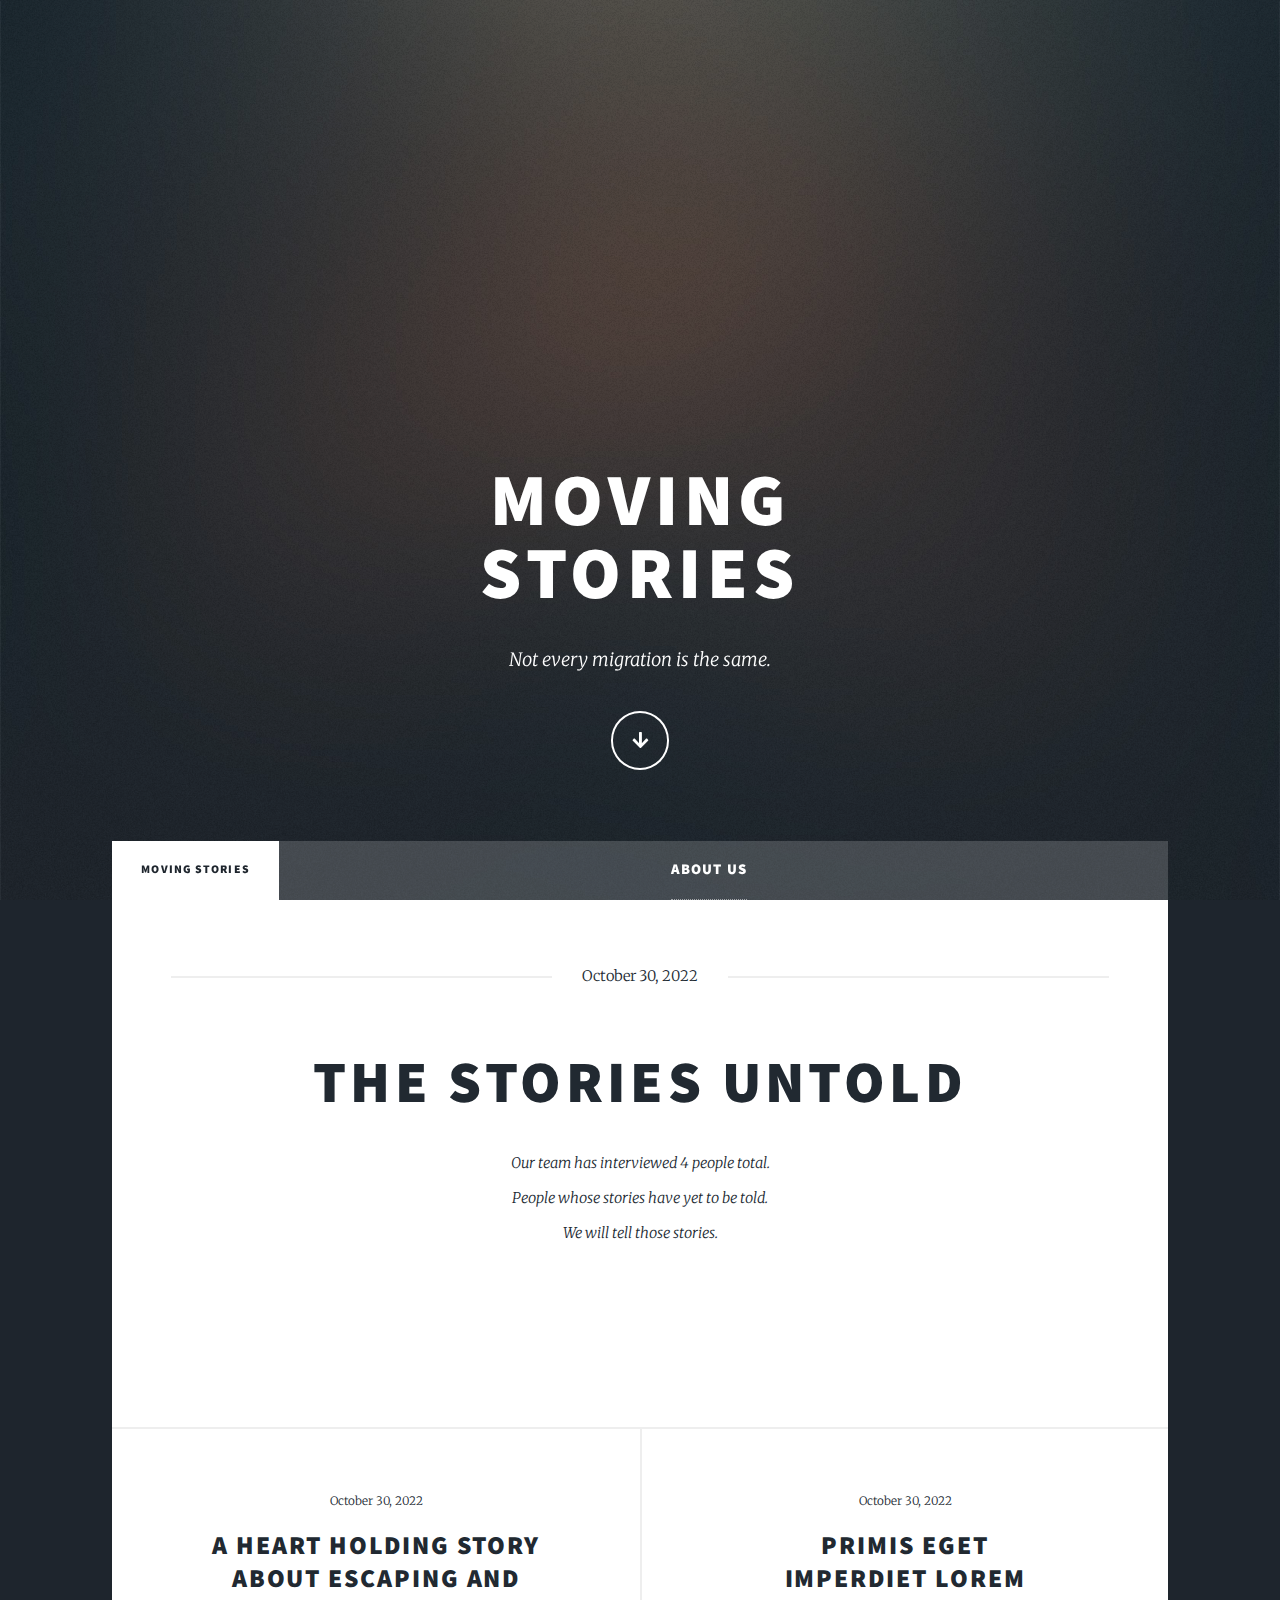
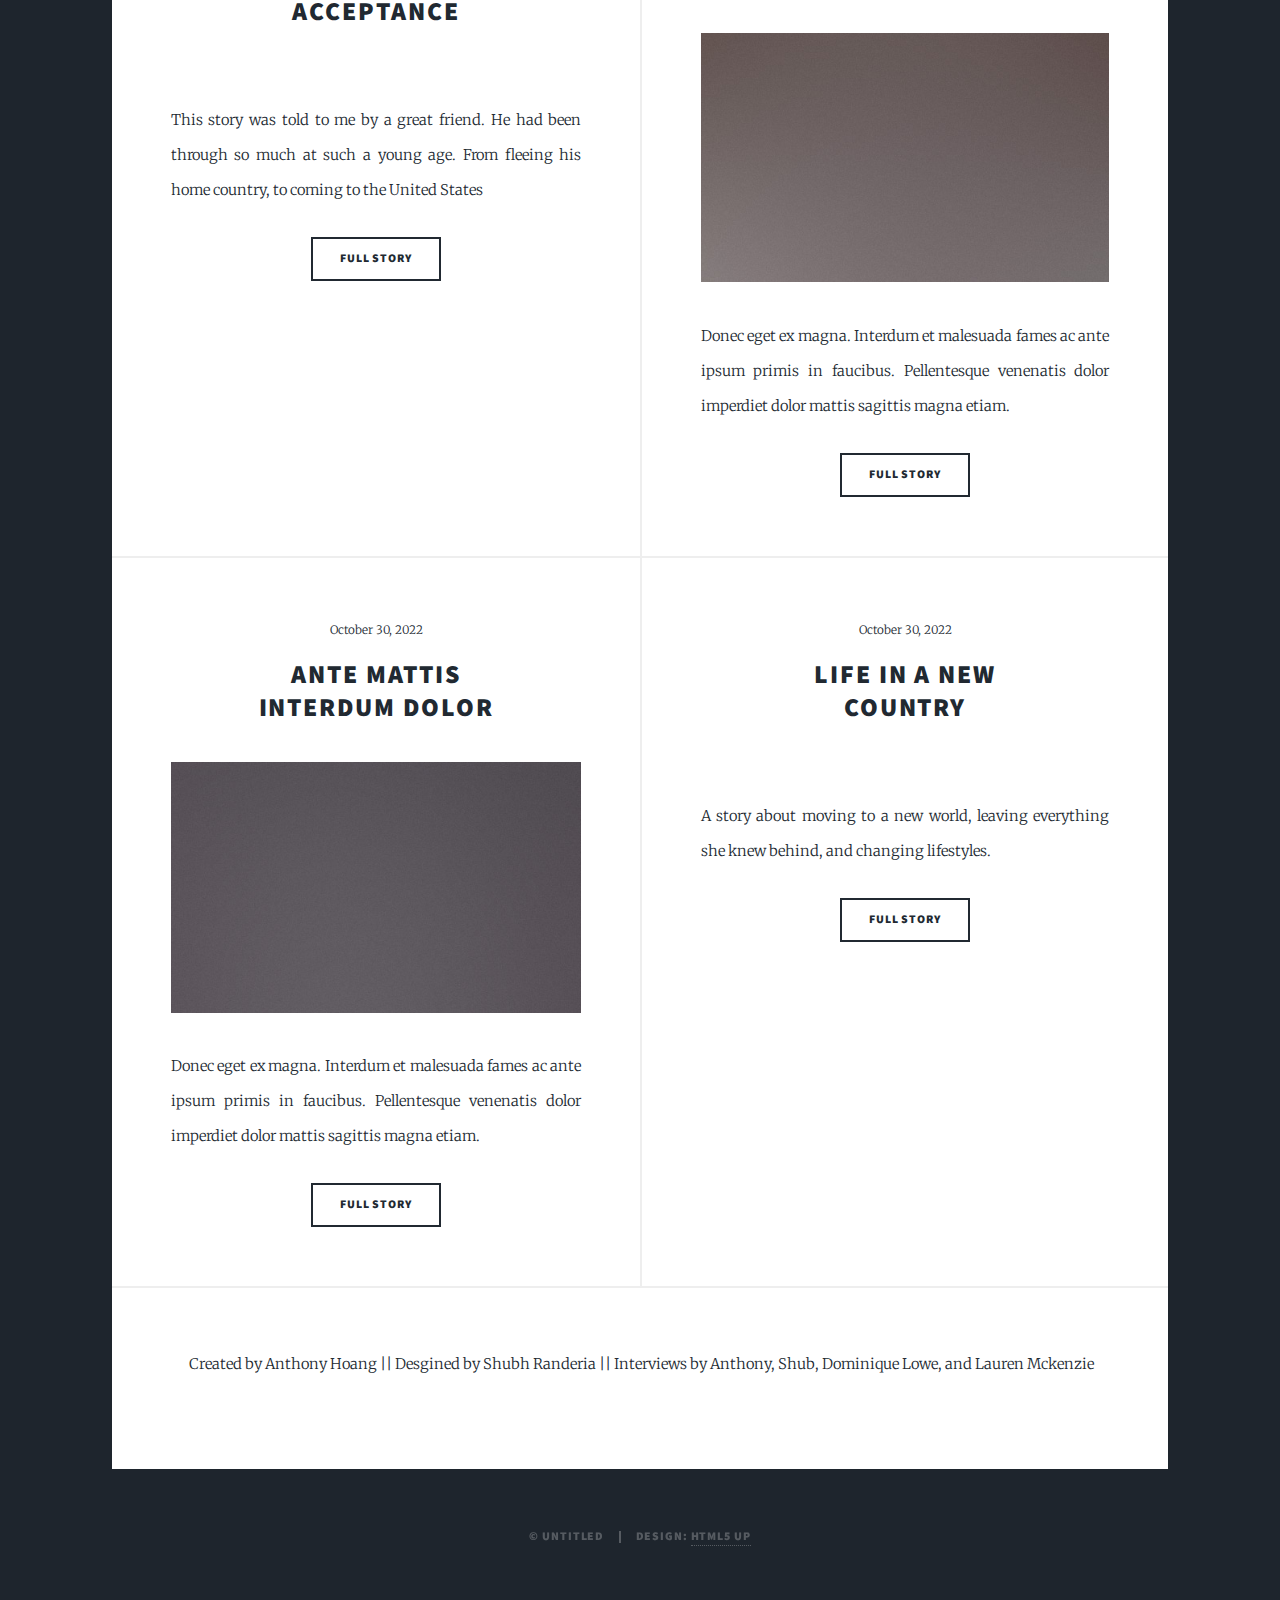
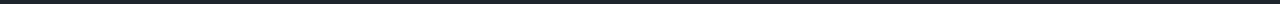
==== index.html @ 23f98dc7 "Add files via upload" ====
<!DOCTYPE HTML>
<!--
	Massively by HTML5 UP
	html5up.net | @ajlkn
	Free for personal and commercial use under the CCA 3.0 license (html5up.net/license)
-->
<html>
	<head>
		<title>Moving Stories: Home</title>
		<meta charset="utf-8" />
		<meta name="viewport" content="width=device-width, initial-scale=1, user-scalable=no" />
		<link rel="stylesheet" href="assets/css/main.css" />
		<noscript><link rel="stylesheet" href="assets/css/noscript.css" /></noscript>
	</head>
	<body class="is-preload">

		<!-- Wrapper -->
			<div id="wrapper" class="fade-in">

				<!-- Intro -->
					<div id="intro">
						<h1>Moving<br/>
						Stories</h1>
						<p>Not every migration is the same. </p>
						<ul class="actions">
							<li><a href="#header" class="button icon solid solo fa-arrow-down scrolly">Continue</a></li>
						</ul>
					</div>

				<!-- Header -->
					<header id="header">
						<a href="index.html" class="logo">Moving Stories</a>
					</header>

				<!-- Nav -->
					<nav id="nav">
						<ul class="links">
							<li class="active"><a href="index.html">Moving Stories</a></li>
						</ul>
						<ul class = "links"><a href = "about.html">About Us</a></ul>
					</nav>

				<!-- Main -->
					<div id="main">

						<!-- Featured Post -->
							<article class="post featured">
								<header class="major">
									<span class="date">October 30, 2022</span>
									<h2><a href="#">The Stories Untold</a></h2>
									<p>Our team has interviewed 4 people total.<br />
									People whose stories have yet to be told.<br />
									We will tell those stories.</p>
								</header>
								<a href="#" class="image main"><img src="https://www.bmj.com/sites/default/files/attachments/resources/2019/09/migrant_health2.jpg" alt="" /></a>
							</article>

						<!-- Posts -->
							<section class="posts">

								<!-- Anthony Interview-->
								<article>
									<header>
										<span class="date">October 30, 2022</span>
										<h2><a href="escape.html">a heart holding story<br />
										about escaping and acceptance</a></h2>
									</header>
									<a href="#" class="image fit"><img src="https://www.google.com/maps/vt/data=[base64]" alt="" /></a>
									<p>This story was told to me by a great friend. He had been through so much at such a young age. From fleeing his home country, to coming to the United States</p>
									<ul class="actions special">
										<li><a href="escape.html" class="button">Full Story</a></li>
									</ul>
								</article>

								<!-- Shub Interview-->
								<article>
									<header>
										<span class="date">October 30, 2022</span>
										<h2><a href="#">Primis eget<br />
										imperdiet lorem</a></h2>
									</header>
									<a href="#" class="image fit"><img src="images/pic03.jpg" alt="" /></a>
									<p>Donec eget ex magna. Interdum et malesuada fames ac ante ipsum primis in faucibus. Pellentesque venenatis dolor imperdiet dolor mattis sagittis magna etiam.</p>
									<ul class="actions special">
										<li><a href="#" class="button">Full Story</a></li>
									</ul>
								</article>

								<!-- Domi Interview-->
								<article>
									<header>
										<span class="date">October 30, 2022</span>
										<h2><a href="#">Ante mattis<br />
										interdum dolor</a></h2>
									</header>
									<a href="#" class="image fit"><img src="images/pic04.jpg" alt="" /></a>
									<p>Donec eget ex magna. Interdum et malesuada fames ac ante ipsum primis in faucibus. Pellentesque venenatis dolor imperdiet dolor mattis sagittis magna etiam.</p>
									<ul class="actions special">
										<li><a href="#" class="button">Full Story</a></li>
									</ul>
								</article>

								<!-- Lauren Interview-->
								<article>
									<header>
										<span class="date">October 30, 2022</span>
										<h2><a href="laruenint.html">Life in a new<br />
										Country</a></h2>
									</header>
									<a href="#" class="image fit"><img src="https://www.whereig.com/united-arab-emirates/where-is-dubai-location-map.gif" alt="" /></a>
									<p>A story about moving to a new world, leaving everything she knew behind, and changing lifestyles.</p>
									<ul class="actions special">
										<li><a href="laruenint.html" class="button">Full Story</a></li>
									</ul>
								</article>
							</section>

							<!-- Footer -->
							<footer>
								<div class="pagination">
									<p>Created by Anthony Hoang || Desgined by Shubh Randeria || Interviews by Anthony, Shub, 
										Dominique Lowe, and Lauren Mckenzie</p>
								</div>
							</footer>

						</div>

				

				<!-- Copyright -->
					<div id="copyright">
						<ul><li>&copy; Untitled</li><li>Design: <a href="https://html5up.net">HTML5 UP</a></li></ul>
					</div>

			</div>

		<!-- Scripts -->
			<script src="assets/js/jquery.min.js"></script>
			<script src="assets/js/jquery.scrollex.min.js"></script>
			<script src="assets/js/jquery.scrolly.min.js"></script>
			<script src="assets/js/browser.min.js"></script>
			<script src="assets/js/breakpoints.min.js"></script>
			<script src="assets/js/util.js"></script>
			<script src="assets/js/main.js"></script>

	</body>
</html>
---- assets/css/main.css ----
@import url(fontawesome-all.min.css);
@import url("https://fonts.googleapis.com/css?family=Merriweather:300,700,300italic,700italic|Source+Sans+Pro:900");

/*
	Massively by HTML5 UP
	html5up.net | @ajlkn
	Free for personal and commercial use under the CCA 3.0 license (html5up.net/license)
*/

html, body, div, span, applet, object,
iframe, h1, h2, h3, h4, h5, h6, p, blockquote,
pre, a, abbr, acronym, address, big, cite,
code, del, dfn, em, img, ins, kbd, q, s, samp,
small, strike, strong, sub, sup, tt, var, b,
u, i, center, dl, dt, dd, ol, ul, li, fieldset,
form, label, legend, table, caption, tbody,
tfoot, thead, tr, th, td, article, aside,
canvas, details, embed, figure, figcaption,
footer, header, hgroup, menu, nav, output, ruby,
section, summary, time, mark, audio, video {
	margin: 0;
	padding: 0;
	border: 0;
	font-size: 100%;
	font: inherit;
	vertical-align: baseline;}

article, aside, details, figcaption, figure,
footer, header, hgroup, menu, nav, section {
	display: block;}

body {
	line-height: 1;
}

ol, ul {
	list-style: none;
}

blockquote, q {
	quotes: none;
}

	blockquote:before, blockquote:after, q:before, q:after {
		content: '';
		content: none;
	}

table {
	border-collapse: collapse;
	border-spacing: 0;
}

body {
	-webkit-text-size-adjust: none;
}

mark {
	background-color: transparent;
	color: inherit;
}

input::-moz-focus-inner {
	border: 0;
	padding: 0;
}

input, select, textarea {
	-moz-appearance: none;
	-webkit-appearance: none;
	-ms-appearance: none;
	appearance: none;
}

/* Basic */

	@-ms-viewport {
		width: device-width;
	}

	body {
		-ms-overflow-style: scrollbar;
	}

	@media screen and (max-width: 480px) {

		html, body {
			min-width: 320px;
		}

	}

	html {
		box-sizing: border-box;
	}

	*, *:before, *:after {
		box-sizing: inherit;
	}

	body {
		background-color: #1e252d;
	}

		body.is-preload *, body.is-preload *:before, body.is-preload *:after {
			-moz-animation: none !important;
			-webkit-animation: none !important;
			-ms-animation: none !important;
			animation: none !important;
			-moz-transition: none !important;
			-webkit-transition: none !important;
			-ms-transition: none !important;
			transition: none !important;
		}

/* Type */

	html {
		font-size: 16pt;
	}

		@media screen and (max-width: 1680px) {

			html {
				font-size: 12pt;
			}

		}

		@media screen and (max-width: 1280px) {

			html {
				font-size: 11pt;
			}

		}

		@media screen and (max-width: 360px) {

			html {
				font-size: 10pt;
			}

		}

	body {
		color: #212931;
	}

	body, input, select, textarea {
		font-family: "Merriweather", Georgia, serif;
		font-weight: 300;
		font-size: 1rem;
		line-height: 2.375;
	}

	a {
		-moz-transition: color 0.2s ease-in-out, background-color 0.2s ease-in-out, border-color 0.2s ease-in-out, box-shadow 0.2s ease-in-out;
		-webkit-transition: color 0.2s ease-in-out, background-color 0.2s ease-in-out, border-color 0.2s ease-in-out, box-shadow 0.2s ease-in-out;
		-ms-transition: color 0.2s ease-in-out, background-color 0.2s ease-in-out, border-color 0.2s ease-in-out, box-shadow 0.2s ease-in-out;
		transition: color 0.2s ease-in-out, background-color 0.2s ease-in-out, border-color 0.2s ease-in-out, box-shadow 0.2s ease-in-out;
		border-bottom: dotted 1px;
		text-decoration: none;
	}

		a:hover {
			border-bottom-color: transparent;
		}

	strong, b {
		font-weight: 600;
	}

	em, i {
		font-style: italic;
	}

	p {
		text-align: justify;
		margin: 0 0 2rem 0;
	}

	h1, h2, h3, h4, h5, h6 {
		font-family: "Source Sans Pro", Helvetica, sans-serif;
		font-weight: 900;
		line-height: 1.5;
		letter-spacing: 0.075em;
		text-transform: uppercase;
		margin: 0 0 1rem 0;
	}

		h1 a, h2 a, h3 a, h4 a, h5 a, h6 a {
			border-bottom: 0;
			color: inherit;
			text-decoration: none;
		}

	h1 {
		font-size: 4rem;
		line-height: 1.1;
		margin: 0 0 2rem 0;
	}

	h2 {
		font-size: 1.75rem;
		line-height: 1.3;
		margin: 0 0 1.5rem 0;
	}

	h3 {
		font-size: 1.25rem;
		margin: 0 0 1.5rem 0;
	}

	h4 {
		font-size: 1rem;
	}

	h5 {
		font-size: 0.9rem;
	}

	h6 {
		font-size: 0.8rem;
	}

	sub {
		font-size: 0.8rem;
		position: relative;
		top: 0.5rem;
	}

	sup {
		font-size: 0.8rem;
		position: relative;
		top: -0.5rem;
	}

	blockquote {
		border-left: solid 4px;
		font-style: italic;
		margin: 0 0 2rem 0;
		padding: 0.5rem 0 0.5rem 2rem;
	}

	code {
		border: solid 2px;
		font-family: "Courier New", monospace;
		font-size: 0.9rem;
		margin: 0 0.25rem;
		padding: 0.25rem 0.65rem;
	}

	pre {
		-webkit-overflow-scrolling: touch;
		font-family: "Courier New", monospace;
		font-size: 0.9rem;
		margin: 0 0 2rem 0;
	}

		pre code {
			display: block;
			line-height: 1.75;
			padding: 1rem 1.5rem;
			overflow-x: auto;
		}

	hr {
		border: 0;
		border-bottom: solid 2px;
		margin: 3rem 0;
	}

		hr.major {
			margin: 5rem 0;
		}

	.align-left {
		text-align: left;
	}

	.align-center {
		text-align: center;
	}

	.align-right {
		text-align: right;
	}

	input, select, textarea {
		color: #212931;
	}

	a {
		color: #212931;
		border-bottom-color: rgba(33, 41, 49, 0.5);
	}

		a:hover {
			border-bottom-color: transparent;
			color: #18bfef !important;
		}

	strong, b {
		color: #212931;
	}

	h1, h2, h3, h4, h5, h6 {
		color: #212931;
	}

	blockquote {
		border-left-color: #eeeeee;
	}

	code {
		background: rgba(220, 220, 220, 0.25);
		border-color: #eeeeee;
	}

	hr {
		border-bottom-color: #eeeeee;
	}

/* Row */

	.row {
		display: flex;
		flex-wrap: wrap;
		box-sizing: border-box;
		align-items: stretch;
	}

		.row > * {
			box-sizing: border-box;
		}

		.row.gtr-uniform > * > :last-child {
			margin-bottom: 0;
		}

		.row.aln-left {
			justify-content: flex-start;
		}

		.row.aln-center {
			justify-content: center;
		}

		.row.aln-right {
			justify-content: flex-end;
		}

		.row.aln-top {
			align-items: flex-start;
		}

		.row.aln-middle {
			align-items: center;
		}

		.row.aln-bottom {
			align-items: flex-end;
		}

		.row > .imp {
			order: -1;
		}

		.row > .col-1 {
			width: 8.33333%;
		}

		.row > .off-1 {
			margin-left: 8.33333%;
		}

		.row > .col-2 {
			width: 16.66667%;
		}

		.row > .off-2 {
			margin-left: 16.66667%;
		}

		.row > .col-3 {
			width: 25%;
		}

		.row > .off-3 {
			margin-left: 25%;
		}

		.row > .col-4 {
			width: 33.33333%;
		}

		.row > .off-4 {
			margin-left: 33.33333%;
		}

		.row > .col-5 {
			width: 41.66667%;
		}

		.row > .off-5 {
			margin-left: 41.66667%;
		}

		.row > .col-6 {
			width: 50%;
		}

		.row > .off-6 {
			margin-left: 50%;
		}

		.row > .col-7 {
			width: 58.33333%;
		}

		.row > .off-7 {
			margin-left: 58.33333%;
		}

		.row > .col-8 {
			width: 66.66667%;
		}

		.row > .off-8 {
			margin-left: 66.66667%;
		}

		.row > .col-9 {
			width: 75%;
		}

		.row > .off-9 {
			margin-left: 75%;
		}

		.row > .col-10 {
			width: 83.33333%;
		}

		.row > .off-10 {
			margin-left: 83.33333%;
		}

		.row > .col-11 {
			width: 91.66667%;
		}

		.row > .off-11 {
			margin-left: 91.66667%;
		}

		.row > .col-12 {
			width: 100%;
		}

		.row > .off-12 {
			margin-left: 100%;
		}

		.row.gtr-0 {
			margin-top: 0;
			margin-left: 0rem;
		}

			.row.gtr-0 > * {
				padding: 0 0 0 0rem;
			}

			.row.gtr-0.gtr-uniform {
				margin-top: 0rem;
			}

				.row.gtr-0.gtr-uniform > * {
					padding-top: 0rem;
				}

		.row.gtr-25 {
			margin-top: 0;
			margin-left: -0.375rem;
		}

			.row.gtr-25 > * {
				padding: 0 0 0 0.375rem;
			}

			.row.gtr-25.gtr-uniform {
				margin-top: -0.375rem;
			}

				.row.gtr-25.gtr-uniform > * {
					padding-top: 0.375rem;
				}

		.row.gtr-50 {
			margin-top: 0;
			margin-left: -0.75rem;
		}

			.row.gtr-50 > * {
				padding: 0 0 0 0.75rem;
			}

			.row.gtr-50.gtr-uniform {
				margin-top: -0.75rem;
			}

				.row.gtr-50.gtr-uniform > * {
					padding-top: 0.75rem;
				}

		.row {
			margin-top: 0;
			margin-left: -1.5rem;
		}

			.row > * {
				padding: 0 0 0 1.5rem;
			}

			.row.gtr-uniform {
				margin-top: -1.5rem;
			}

				.row.gtr-uniform > * {
					padding-top: 1.5rem;
				}

		.row.gtr-150 {
			margin-top: 0;
			margin-left: -2.25rem;
		}

			.row.gtr-150 > * {
				padding: 0 0 0 2.25rem;
			}

			.row.gtr-150.gtr-uniform {
				margin-top: -2.25rem;
			}

				.row.gtr-150.gtr-uniform > * {
					padding-top: 2.25rem;
				}

		.row.gtr-200 {
			margin-top: 0;
			margin-left: -3rem;
		}

			.row.gtr-200 > * {
				padding: 0 0 0 3rem;
			}

			.row.gtr-200.gtr-uniform {
				margin-top: -3rem;
			}

				.row.gtr-200.gtr-uniform > * {
					padding-top: 3rem;
				}

		@media screen and (max-width: 1680px) {

			.row {
				display: flex;
				flex-wrap: wrap;
				box-sizing: border-box;
				align-items: stretch;
			}

				.row > * {
					box-sizing: border-box;
				}

				.row.gtr-uniform > * > :last-child {
					margin-bottom: 0;
				}

				.row.aln-left {
					justify-content: flex-start;
				}

				.row.aln-center {
					justify-content: center;
				}

				.row.aln-right {
					justify-content: flex-end;
				}

				.row.aln-top {
					align-items: flex-start;
				}

				.row.aln-middle {
					align-items: center;
				}

				.row.aln-bottom {
					align-items: flex-end;
				}

				.row > .imp-xlarge {
					order: -1;
				}

				.row > .col-1-xlarge {
					width: 8.33333%;
				}

				.row > .off-1-xlarge {
					margin-left: 8.33333%;
				}

				.row > .col-2-xlarge {
					width: 16.66667%;
				}

				.row > .off-2-xlarge {
					margin-left: 16.66667%;
				}

				.row > .col-3-xlarge {
					width: 25%;
				}

				.row > .off-3-xlarge {
					margin-left: 25%;
				}

				.row > .col-4-xlarge {
					width: 33.33333%;
				}

				.row > .off-4-xlarge {
					margin-left: 33.33333%;
				}

				.row > .col-5-xlarge {
					width: 41.66667%;
				}

				.row > .off-5-xlarge {
					margin-left: 41.66667%;
				}

				.row > .col-6-xlarge {
					width: 50%;
				}

				.row > .off-6-xlarge {
					margin-left: 50%;
				}

				.row > .col-7-xlarge {
					width: 58.33333%;
				}

				.row > .off-7-xlarge {
					margin-left: 58.33333%;
				}

				.row > .col-8-xlarge {
					width: 66.66667%;
				}

				.row > .off-8-xlarge {
					margin-left: 66.66667%;
				}

				.row > .col-9-xlarge {
					width: 75%;
				}

				.row > .off-9-xlarge {
					margin-left: 75%;
				}

				.row > .col-10-xlarge {
					width: 83.33333%;
				}

				.row > .off-10-xlarge {
					margin-left: 83.33333%;
				}

				.row > .col-11-xlarge {
					width: 91.66667%;
				}

				.row > .off-11-xlarge {
					margin-left: 91.66667%;
				}

				.row > .col-12-xlarge {
					width: 100%;
				}

				.row > .off-12-xlarge {
					margin-left: 100%;
				}

				.row.gtr-0 {
					margin-top: 0;
					margin-left: 0rem;
				}

					.row.gtr-0 > * {
						padding: 0 0 0 0rem;
					}

					.row.gtr-0.gtr-uniform {
						margin-top: 0rem;
					}

						.row.gtr-0.gtr-uniform > * {
							padding-top: 0rem;
						}

				.row.gtr-25 {
					margin-top: 0;
					margin-left: -0.375rem;
				}

					.row.gtr-25 > * {
						padding: 0 0 0 0.375rem;
					}

					.row.gtr-25.gtr-uniform {
						margin-top: -0.375rem;
					}

						.row.gtr-25.gtr-uniform > * {
							padding-top: 0.375rem;
						}

				.row.gtr-50 {
					margin-top: 0;
					margin-left: -0.75rem;
				}

					.row.gtr-50 > * {
						padding: 0 0 0 0.75rem;
					}

					.row.gtr-50.gtr-uniform {
						margin-top: -0.75rem;
					}

						.row.gtr-50.gtr-uniform > * {
							padding-top: 0.75rem;
						}

				.row {
					margin-top: 0;
					margin-left: -1.5rem;
				}

					.row > * {
						padding: 0 0 0 1.5rem;
					}

					.row.gtr-uniform {
						margin-top: -1.5rem;
					}

						.row.gtr-uniform > * {
							padding-top: 1.5rem;
						}

				.row.gtr-150 {
					margin-top: 0;
					margin-left: -2.25rem;
				}

					.row.gtr-150 > * {
						padding: 0 0 0 2.25rem;
					}

					.row.gtr-150.gtr-uniform {
						margin-top: -2.25rem;
					}

						.row.gtr-150.gtr-uniform > * {
							padding-top: 2.25rem;
						}

				.row.gtr-200 {
					margin-top: 0;
					margin-left: -3rem;
				}

					.row.gtr-200 > * {
						padding: 0 0 0 3rem;
					}

					.row.gtr-200.gtr-uniform {
						margin-top: -3rem;
					}

						.row.gtr-200.gtr-uniform > * {
							padding-top: 3rem;
						}

		}

		@media screen and (max-width: 1280px) {

			.row {
				display: flex;
				flex-wrap: wrap;
				box-sizing: border-box;
				align-items: stretch;
			}

				.row > * {
					box-sizing: border-box;
				}

				.row.gtr-uniform > * > :last-child {
					margin-bottom: 0;
				}

				.row.aln-left {
					justify-content: flex-start;
				}

				.row.aln-center {
					justify-content: center;
				}

				.row.aln-right {
					justify-content: flex-end;
				}

				.row.aln-top {
					align-items: flex-start;
				}

				.row.aln-middle {
					align-items: center;
				}

				.row.aln-bottom {
					align-items: flex-end;
				}

				.row > .imp-large {
					order: -1;
				}

				.row > .col-1-large {
					width: 8.33333%;
				}

				.row > .off-1-large {
					margin-left: 8.33333%;
				}

				.row > .col-2-large {
					width: 16.66667%;
				}

				.row > .off-2-large {
					margin-left: 16.66667%;
				}

				.row > .col-3-large {
					width: 25%;
				}

				.row > .off-3-large {
					margin-left: 25%;
				}

				.row > .col-4-large {
					width: 33.33333%;
				}

				.row > .off-4-large {
					margin-left: 33.33333%;
				}

				.row > .col-5-large {
					width: 41.66667%;
				}

				.row > .off-5-large {
					margin-left: 41.66667%;
				}

				.row > .col-6-large {
					width: 50%;
				}

				.row > .off-6-large {
					margin-left: 50%;
				}

				.row > .col-7-large {
					width: 58.33333%;
				}

				.row > .off-7-large {
					margin-left: 58.33333%;
				}

				.row > .col-8-large {
					width: 66.66667%;
				}

				.row > .off-8-large {
					margin-left: 66.66667%;
				}

				.row > .col-9-large {
					width: 75%;
				}

				.row > .off-9-large {
					margin-left: 75%;
				}

				.row > .col-10-large {
					width: 83.33333%;
				}

				.row > .off-10-large {
					margin-left: 83.33333%;
				}

				.row > .col-11-large {
					width: 91.66667%;
				}

				.row > .off-11-large {
					margin-left: 91.66667%;
				}

				.row > .col-12-large {
					width: 100%;
				}

				.row > .off-12-large {
					margin-left: 100%;
				}

				.row.gtr-0 {
					margin-top: 0;
					margin-left: 0rem;
				}

					.row.gtr-0 > * {
						padding: 0 0 0 0rem;
					}

					.row.gtr-0.gtr-uniform {
						margin-top: 0rem;
					}

						.row.gtr-0.gtr-uniform > * {
							padding-top: 0rem;
						}

				.row.gtr-25 {
					margin-top: 0;
					margin-left: -0.375rem;
				}

					.row.gtr-25 > * {
						padding: 0 0 0 0.375rem;
					}

					.row.gtr-25.gtr-uniform {
						margin-top: -0.375rem;
					}

						.row.gtr-25.gtr-uniform > * {
							padding-top: 0.375rem;
						}

				.row.gtr-50 {
					margin-top: 0;
					margin-left: -0.75rem;
				}

					.row.gtr-50 > * {
						padding: 0 0 0 0.75rem;
					}

					.row.gtr-50.gtr-uniform {
						margin-top: -0.75rem;
					}

						.row.gtr-50.gtr-uniform > * {
							padding-top: 0.75rem;
						}

				.row {
					margin-top: 0;
					margin-left: -1.5rem;
				}

					.row > * {
						padding: 0 0 0 1.5rem;
					}

					.row.gtr-uniform {
						margin-top: -1.5rem;
					}

						.row.gtr-uniform > * {
							padding-top: 1.5rem;
						}

				.row.gtr-150 {
					margin-top: 0;
					margin-left: -2.25rem;
				}

					.row.gtr-150 > * {
						padding: 0 0 0 2.25rem;
					}

					.row.gtr-150.gtr-uniform {
						margin-top: -2.25rem;
					}

						.row.gtr-150.gtr-uniform > * {
							padding-top: 2.25rem;
						}

				.row.gtr-200 {
					margin-top: 0;
					margin-left: -3rem;
				}

					.row.gtr-200 > * {
						padding: 0 0 0 3rem;
					}

					.row.gtr-200.gtr-uniform {
						margin-top: -3rem;
					}

						.row.gtr-200.gtr-uniform > * {
							padding-top: 3rem;
						}

		}

		@media screen and (max-width: 980px) {

			.row {
				display: flex;
				flex-wrap: wrap;
				box-sizing: border-box;
				align-items: stretch;
			}

				.row > * {
					box-sizing: border-box;
				}

				.row.gtr-uniform > * > :last-child {
					margin-bottom: 0;
				}

				.row.aln-left {
					justify-content: flex-start;
				}

				.row.aln-center {
					justify-content: center;
				}

				.row.aln-right {
					justify-content: flex-end;
				}

				.row.aln-top {
					align-items: flex-start;
				}

				.row.aln-middle {
					align-items: center;
				}

				.row.aln-bottom {
					align-items: flex-end;
				}

				.row > .imp-medium {
					order: -1;
				}

				.row > .col-1-medium {
					width: 8.33333%;
				}

				.row > .off-1-medium {
					margin-left: 8.33333%;
				}

				.row > .col-2-medium {
					width: 16.66667%;
				}

				.row > .off-2-medium {
					margin-left: 16.66667%;
				}

				.row > .col-3-medium {
					width: 25%;
				}

				.row > .off-3-medium {
					margin-left: 25%;
				}

				.row > .col-4-medium {
					width: 33.33333%;
				}

				.row > .off-4-medium {
					margin-left: 33.33333%;
				}

				.row > .col-5-medium {
					width: 41.66667%;
				}

				.row > .off-5-medium {
					margin-left: 41.66667%;
				}

				.row > .col-6-medium {
					width: 50%;
				}

				.row > .off-6-medium {
					margin-left: 50%;
				}

				.row > .col-7-medium {
					width: 58.33333%;
				}

				.row > .off-7-medium {
					margin-left: 58.33333%;
				}

				.row > .col-8-medium {
					width: 66.66667%;
				}

				.row > .off-8-medium {
					margin-left: 66.66667%;
				}

				.row > .col-9-medium {
					width: 75%;
				}

				.row > .off-9-medium {
					margin-left: 75%;
				}

				.row > .col-10-medium {
					width: 83.33333%;
				}

				.row > .off-10-medium {
					margin-left: 83.33333%;
				}

				.row > .col-11-medium {
					width: 91.66667%;
				}

				.row > .off-11-medium {
					margin-left: 91.66667%;
				}

				.row > .col-12-medium {
					width: 100%;
				}

				.row > .off-12-medium {
					margin-left: 100%;
				}

				.row.gtr-0 {
					margin-top: 0;
					margin-left: 0rem;
				}

					.row.gtr-0 > * {
						padding: 0 0 0 0rem;
					}

					.row.gtr-0.gtr-uniform {
						margin-top: 0rem;
					}

						.row.gtr-0.gtr-uniform > * {
							padding-top: 0rem;
						}

				.row.gtr-25 {
					margin-top: 0;
					margin-left: -0.375rem;
				}

					.row.gtr-25 > * {
						padding: 0 0 0 0.375rem;
					}

					.row.gtr-25.gtr-uniform {
						margin-top: -0.375rem;
					}

						.row.gtr-25.gtr-uniform > * {
							padding-top: 0.375rem;
						}

				.row.gtr-50 {
					margin-top: 0;
					margin-left: -0.75rem;
				}

					.row.gtr-50 > * {
						padding: 0 0 0 0.75rem;
					}

					.row.gtr-50.gtr-uniform {
						margin-top: -0.75rem;
					}

						.row.gtr-50.gtr-uniform > * {
							padding-top: 0.75rem;
						}

				.row {
					margin-top: 0;
					margin-left: -1.5rem;
				}

					.row > * {
						padding: 0 0 0 1.5rem;
					}

					.row.gtr-uniform {
						margin-top: -1.5rem;
					}

						.row.gtr-uniform > * {
							padding-top: 1.5rem;
						}

				.row.gtr-150 {
					margin-top: 0;
					margin-left: -2.25rem;
				}

					.row.gtr-150 > * {
						padding: 0 0 0 2.25rem;
					}

					.row.gtr-150.gtr-uniform {
						margin-top: -2.25rem;
					}

						.row.gtr-150.gtr-uniform > * {
							padding-top: 2.25rem;
						}

				.row.gtr-200 {
					margin-top: 0;
					margin-left: -3rem;
				}

					.row.gtr-200 > * {
						padding: 0 0 0 3rem;
					}

					.row.gtr-200.gtr-uniform {
						margin-top: -3rem;
					}

						.row.gtr-200.gtr-uniform > * {
							padding-top: 3rem;
						}

		}

		@media screen and (max-width: 736px) {

			.row {
				display: flex;
				flex-wrap: wrap;
				box-sizing: border-box;
				align-items: stretch;
			}

				.row > * {
					box-sizing: border-box;
				}

				.row.gtr-uniform > * > :last-child {
					margin-bottom: 0;
				}

				.row.aln-left {
					justify-content: flex-start;
				}

				.row.aln-center {
					justify-content: center;
				}

				.row.aln-right {
					justify-content: flex-end;
				}

				.row.aln-top {
					align-items: flex-start;
				}

				.row.aln-middle {
					align-items: center;
				}

				.row.aln-bottom {
					align-items: flex-end;
				}

				.row > .imp-small {
					order: -1;
				}

				.row > .col-1-small {
					width: 8.33333%;
				}

				.row > .off-1-small {
					margin-left: 8.33333%;
				}

				.row > .col-2-small {
					width: 16.66667%;
				}

				.row > .off-2-small {
					margin-left: 16.66667%;
				}

				.row > .col-3-small {
					width: 25%;
				}

				.row > .off-3-small {
					margin-left: 25%;
				}

				.row > .col-4-small {
					width: 33.33333%;
				}

				.row > .off-4-small {
					margin-left: 33.33333%;
				}

				.row > .col-5-small {
					width: 41.66667%;
				}

				.row > .off-5-small {
					margin-left: 41.66667%;
				}

				.row > .col-6-small {
					width: 50%;
				}

				.row > .off-6-small {
					margin-left: 50%;
				}

				.row > .col-7-small {
					width: 58.33333%;
				}

				.row > .off-7-small {
					margin-left: 58.33333%;
				}

				.row > .col-8-small {
					width: 66.66667%;
				}

				.row > .off-8-small {
					margin-left: 66.66667%;
				}

				.row > .col-9-small {
					width: 75%;
				}

				.row > .off-9-small {
					margin-left: 75%;
				}

				.row > .col-10-small {
					width: 83.33333%;
				}

				.row > .off-10-small {
					margin-left: 83.33333%;
				}

				.row > .col-11-small {
					width: 91.66667%;
				}

				.row > .off-11-small {
					margin-left: 91.66667%;
				}

				.row > .col-12-small {
					width: 100%;
				}

				.row > .off-12-small {
					margin-left: 100%;
				}

				.row.gtr-0 {
					margin-top: 0;
					margin-left: 0rem;
				}

					.row.gtr-0 > * {
						padding: 0 0 0 0rem;
					}

					.row.gtr-0.gtr-uniform {
						margin-top: 0rem;
					}

						.row.gtr-0.gtr-uniform > * {
							padding-top: 0rem;
						}

				.row.gtr-25 {
					margin-top: 0;
					margin-left: -0.375rem;
				}

					.row.gtr-25 > * {
						padding: 0 0 0 0.375rem;
					}

					.row.gtr-25.gtr-uniform {
						margin-top: -0.375rem;
					}

						.row.gtr-25.gtr-uniform > * {
							padding-top: 0.375rem;
						}

				.row.gtr-50 {
					margin-top: 0;
					margin-left: -0.75rem;
				}

					.row.gtr-50 > * {
						padding: 0 0 0 0.75rem;
					}

					.row.gtr-50.gtr-uniform {
						margin-top: -0.75rem;
					}

						.row.gtr-50.gtr-uniform > * {
							padding-top: 0.75rem;
						}

				.row {
					margin-top: 0;
					margin-left: -1.5rem;
				}

					.row > * {
						padding: 0 0 0 1.5rem;
					}

					.row.gtr-uniform {
						margin-top: -1.5rem;
					}

						.row.gtr-uniform > * {
							padding-top: 1.5rem;
						}

				.row.gtr-150 {
					margin-top: 0;
					margin-left: -2.25rem;
				}

					.row.gtr-150 > * {
						padding: 0 0 0 2.25rem;
					}

					.row.gtr-150.gtr-uniform {
						margin-top: -2.25rem;
					}

						.row.gtr-150.gtr-uniform > * {
							padding-top: 2.25rem;
						}

				.row.gtr-200 {
					margin-top: 0;
					margin-left: -3rem;
				}

					.row.gtr-200 > * {
						padding: 0 0 0 3rem;
					}

					.row.gtr-200.gtr-uniform {
						margin-top: -3rem;
					}

						.row.gtr-200.gtr-uniform > * {
							padding-top: 3rem;
						}

		}

		@media screen and (max-width: 480px) {

			.row {
				display: flex;
				flex-wrap: wrap;
				box-sizing: border-box;
				align-items: stretch;
			}

				.row > * {
					box-sizing: border-box;
				}

				.row.gtr-uniform > * > :last-child {
					margin-bottom: 0;
				}

				.row.aln-left {
					justify-content: flex-start;
				}

				.row.aln-center {
					justify-content: center;
				}

				.row.aln-right {
					justify-content: flex-end;
				}

				.row.aln-top {
					align-items: flex-start;
				}

				.row.aln-middle {
					align-items: center;
				}

				.row.aln-bottom {
					align-items: flex-end;
				}

				.row > .imp-xsmall {
					order: -1;
				}

				.row > .col-1-xsmall {
					width: 8.33333%;
				}

				.row > .off-1-xsmall {
					margin-left: 8.33333%;
				}

				.row > .col-2-xsmall {
					width: 16.66667%;
				}

				.row > .off-2-xsmall {
					margin-left: 16.66667%;
				}

				.row > .col-3-xsmall {
					width: 25%;
				}

				.row > .off-3-xsmall {
					margin-left: 25%;
				}

				.row > .col-4-xsmall {
					width: 33.33333%;
				}

				.row > .off-4-xsmall {
					margin-left: 33.33333%;
				}

				.row > .col-5-xsmall {
					width: 41.66667%;
				}

				.row > .off-5-xsmall {
					margin-left: 41.66667%;
				}

				.row > .col-6-xsmall {
					width: 50%;
				}

				.row > .off-6-xsmall {
					margin-left: 50%;
				}

				.row > .col-7-xsmall {
					width: 58.33333%;
				}

				.row > .off-7-xsmall {
					margin-left: 58.33333%;
				}

				.row > .col-8-xsmall {
					width: 66.66667%;
				}

				.row > .off-8-xsmall {
					margin-left: 66.66667%;
				}

				.row > .col-9-xsmall {
					width: 75%;
				}

				.row > .off-9-xsmall {
					margin-left: 75%;
				}

				.row > .col-10-xsmall {
					width: 83.33333%;
				}

				.row > .off-10-xsmall {
					margin-left: 83.33333%;
				}

				.row > .col-11-xsmall {
					width: 91.66667%;
				}

				.row > .off-11-xsmall {
					margin-left: 91.66667%;
				}

				.row > .col-12-xsmall {
					width: 100%;
				}

				.row > .off-12-xsmall {
					margin-left: 100%;
				}

				.row.gtr-0 {
					margin-top: 0;
					margin-left: 0rem;
				}

					.row.gtr-0 > * {
						padding: 0 0 0 0rem;
					}

					.row.gtr-0.gtr-uniform {
						margin-top: 0rem;
					}

						.row.gtr-0.gtr-uniform > * {
							padding-top: 0rem;
						}

				.row.gtr-25 {
					margin-top: 0;
					margin-left: -0.375rem;
				}

					.row.gtr-25 > * {
						padding: 0 0 0 0.375rem;
					}

					.row.gtr-25.gtr-uniform {
						margin-top: -0.375rem;
					}

						.row.gtr-25.gtr-uniform > * {
							padding-top: 0.375rem;
						}

				.row.gtr-50 {
					margin-top: 0;
					margin-left: -0.75rem;
				}

					.row.gtr-50 > * {
						padding: 0 0 0 0.75rem;
					}

					.row.gtr-50.gtr-uniform {
						margin-top: -0.75rem;
					}

						.row.gtr-50.gtr-uniform > * {
							padding-top: 0.75rem;
						}

				.row {
					margin-top: 0;
					margin-left: -1.5rem;
				}

					.row > * {
						padding: 0 0 0 1.5rem;
					}

					.row.gtr-uniform {
						margin-top: -1.5rem;
					}

						.row.gtr-uniform > * {
							padding-top: 1.5rem;
						}

				.row.gtr-150 {
					margin-top: 0;
					margin-left: -2.25rem;
				}

					.row.gtr-150 > * {
						padding: 0 0 0 2.25rem;
					}

					.row.gtr-150.gtr-uniform {
						margin-top: -2.25rem;
					}

						.row.gtr-150.gtr-uniform > * {
							padding-top: 2.25rem;
						}

				.row.gtr-200 {
					margin-top: 0;
					margin-left: -3rem;
				}

					.row.gtr-200 > * {
						padding: 0 0 0 3rem;
					}

					.row.gtr-200.gtr-uniform {
						margin-top: -3rem;
					}

						.row.gtr-200.gtr-uniform > * {
							padding-top: 3rem;
						}

		}

		@media screen and (max-width: 360px) {

			.row {
				display: flex;
				flex-wrap: wrap;
				box-sizing: border-box;
				align-items: stretch;
			}

				.row > * {
					box-sizing: border-box;
				}

				.row.gtr-uniform > * > :last-child {
					margin-bottom: 0;
				}

				.row.aln-left {
					justify-content: flex-start;
				}

				.row.aln-center {
					justify-content: center;
				}

				.row.aln-right {
					justify-content: flex-end;
				}

				.row.aln-top {
					align-items: flex-start;
				}

				.row.aln-middle {
					align-items: center;
				}

				.row.aln-bottom {
					align-items: flex-end;
				}

				.row > .imp-xxsmall {
					order: -1;
				}

				.row > .col-1-xxsmall {
					width: 8.33333%;
				}

				.row > .off-1-xxsmall {
					margin-left: 8.33333%;
				}

				.row > .col-2-xxsmall {
					width: 16.66667%;
				}

				.row > .off-2-xxsmall {
					margin-left: 16.66667%;
				}

				.row > .col-3-xxsmall {
					width: 25%;
				}

				.row > .off-3-xxsmall {
					margin-left: 25%;
				}

				.row > .col-4-xxsmall {
					width: 33.33333%;
				}

				.row > .off-4-xxsmall {
					margin-left: 33.33333%;
				}

				.row > .col-5-xxsmall {
					width: 41.66667%;
				}

				.row > .off-5-xxsmall {
					margin-left: 41.66667%;
				}

				.row > .col-6-xxsmall {
					width: 50%;
				}

				.row > .off-6-xxsmall {
					margin-left: 50%;
				}

				.row > .col-7-xxsmall {
					width: 58.33333%;
				}

				.row > .off-7-xxsmall {
					margin-left: 58.33333%;
				}

				.row > .col-8-xxsmall {
					width: 66.66667%;
				}

				.row > .off-8-xxsmall {
					margin-left: 66.66667%;
				}

				.row > .col-9-xxsmall {
					width: 75%;
				}

				.row > .off-9-xxsmall {
					margin-left: 75%;
				}

				.row > .col-10-xxsmall {
					width: 83.33333%;
				}

				.row > .off-10-xxsmall {
					margin-left: 83.33333%;
				}

				.row > .col-11-xxsmall {
					width: 91.66667%;
				}

				.row > .off-11-xxsmall {
					margin-left: 91.66667%;
				}

				.row > .col-12-xxsmall {
					width: 100%;
				}

				.row > .off-12-xxsmall {
					margin-left: 100%;
				}

				.row.gtr-0 {
					margin-top: 0;
					margin-left: 0rem;
				}

					.row.gtr-0 > * {
						padding: 0 0 0 0rem;
					}

					.row.gtr-0.gtr-uniform {
						margin-top: 0rem;
					}

						.row.gtr-0.gtr-uniform > * {
							padding-top: 0rem;
						}

				.row.gtr-25 {
					margin-top: 0;
					margin-left: -0.375rem;
				}

					.row.gtr-25 > * {
						padding: 0 0 0 0.375rem;
					}

					.row.gtr-25.gtr-uniform {
						margin-top: -0.375rem;
					}

						.row.gtr-25.gtr-uniform > * {
							padding-top: 0.375rem;
						}

				.row.gtr-50 {
					margin-top: 0;
					margin-left: -0.75rem;
				}

					.row.gtr-50 > * {
						padding: 0 0 0 0.75rem;
					}

					.row.gtr-50.gtr-uniform {
						margin-top: -0.75rem;
					}

						.row.gtr-50.gtr-uniform > * {
							padding-top: 0.75rem;
						}

				.row {
					margin-top: 0;
					margin-left: -1.5rem;
				}

					.row > * {
						padding: 0 0 0 1.5rem;
					}

					.row.gtr-uniform {
						margin-top: -1.5rem;
					}

						.row.gtr-uniform > * {
							padding-top: 1.5rem;
						}

				.row.gtr-150 {
					margin-top: 0;
					margin-left: -2.25rem;
				}

					.row.gtr-150 > * {
						padding: 0 0 0 2.25rem;
					}

					.row.gtr-150.gtr-uniform {
						margin-top: -2.25rem;
					}

						.row.gtr-150.gtr-uniform > * {
							padding-top: 2.25rem;
						}

				.row.gtr-200 {
					margin-top: 0;
					margin-left: -3rem;
				}

					.row.gtr-200 > * {
						padding: 0 0 0 3rem;
					}

					.row.gtr-200.gtr-uniform {
						margin-top: -3rem;
					}

						.row.gtr-200.gtr-uniform > * {
							padding-top: 3rem;
						}

		}

/* Box */

	.box {
		border: solid 2px;
		margin-bottom: 2rem;
		padding: 1.5rem;
	}

		.box > :last-child,
		.box > :last-child > :last-child,
		.box > :last-child > :last-child > :last-child {
			margin-bottom: 0;
		}

		.box.alt {
			border: 0;
			border-radius: 0;
			padding: 0;
		}

	.box {
		border-color: #eeeeee;
	}

/* Button */

	input[type="submit"],
	input[type="reset"],
	input[type="button"],
	button,
	.button {
		-moz-appearance: none;
		-webkit-appearance: none;
		-ms-appearance: none;
		appearance: none;
		-moz-transition: background-color 0.2s ease-in-out, box-shadow 0.2s ease-in-out, color 0.2s ease-in-out;
		-webkit-transition: background-color 0.2s ease-in-out, box-shadow 0.2s ease-in-out, color 0.2s ease-in-out;
		-ms-transition: background-color 0.2s ease-in-out, box-shadow 0.2s ease-in-out, color 0.2s ease-in-out;
		transition: background-color 0.2s ease-in-out, box-shadow 0.2s ease-in-out, color 0.2s ease-in-out;
		border: 0;
		border-radius: 0;
		cursor: pointer;
		display: inline-block;
		font-family: "Source Sans Pro", Helvetica, sans-serif;
		font-size: 0.8rem;
		font-weight: 900;
		letter-spacing: 0.075em;
		height: 3rem;
		line-height: 3rem;
		padding: 0 2rem;
		text-align: center;
		text-decoration: none;
		text-transform: uppercase;
		white-space: nowrap;
	}

		input[type="submit"].icon:before,
		input[type="reset"].icon:before,
		input[type="button"].icon:before,
		button.icon:before,
		.button.icon:before {
			margin-right: 0.5rem;
		}

		input[type="submit"].icon.solo,
		input[type="reset"].icon.solo,
		input[type="button"].icon.solo,
		button.icon.solo,
		.button.icon.solo {
			position: relative;
			width: 4rem;
			height: 4rem;
			line-height: 4rem;
			border-radius: 4rem;
			text-indent: 4rem;
			overflow: hidden;
			padding: 0;
			white-space: nowrap;
		}

			input[type="submit"].icon.solo:before,
			input[type="reset"].icon.solo:before,
			input[type="button"].icon.solo:before,
			button.icon.solo:before,
			.button.icon.solo:before {
				position: absolute;
				display: block;
				top: 0;
				left: 0;
				width: inherit;
				height: inherit;
				line-height: inherit;
				font-size: 1.25rem;
				margin-right: 0;
				text-align: center;
				text-indent: 0;
			}

		input[type="submit"].fit,
		input[type="reset"].fit,
		input[type="button"].fit,
		button.fit,
		.button.fit {
			width: 100%;
		}

		input[type="submit"].small,
		input[type="reset"].small,
		input[type="button"].small,
		button.small,
		.button.small {
			font-size: 0.7rem;
			height: 2.5rem;
			line-height: 2.5rem;
			padding: 0 1.5rem;
		}

		input[type="submit"].large,
		input[type="reset"].large,
		input[type="button"].large,
		button.large,
		.button.large {
			font-size: 0.9rem;
			height: 3.5rem;
			line-height: 3.5rem;
			padding: 0 2.75rem;
		}

		@media screen and (max-width: 980px) {

			input[type="submit"],
			input[type="reset"],
			input[type="button"],
			button,
			.button {
				font-size: 0.9rem;
				height: 3.25rem;
				line-height: 3.25rem;
			}

				input[type="submit"].large,
				input[type="reset"].large,
				input[type="button"].large,
				button.large,
				.button.large {
					font-size: 1rem;
					height: 3.75rem;
					line-height: 3.75rem;
				}

		}

		input[type="submit"].disabled, input[type="submit"]:disabled,
		input[type="reset"].disabled,
		input[type="reset"]:disabled,
		input[type="button"].disabled,
		input[type="button"]:disabled,
		button.disabled,
		button:disabled,
		.button.disabled,
		.button:disabled {
			pointer-events: none;
			opacity: 0.25;
		}

	input[type="submit"],
	input[type="reset"],
	input[type="button"],
	button,
	.button {
		background-color: transparent;
		box-shadow: inset 0 0 0 2px #212931;
		color: #212931 !important;
	}

		input[type="submit"]:hover,
		input[type="reset"]:hover,
		input[type="button"]:hover,
		button:hover,
		.button:hover {
			box-shadow: inset 0 0 0 2px #18bfef;
			color: #18bfef !important;
		}

		input[type="submit"].primary,
		input[type="reset"].primary,
		input[type="button"].primary,
		button.primary,
		.button.primary {
			background-color: #212931;
			box-shadow: none;
			color: #ffffff !important;
		}

			input[type="submit"].primary:hover,
			input[type="reset"].primary:hover,
			input[type="button"].primary:hover,
			button.primary:hover,
			.button.primary:hover {
				background-color: #18bfef;
			}

/* Form */

	form {
		margin: 0 0 2rem 0;
	}

		form > :last-child {
			margin-bottom: 0;
		}

		form > .fields {
			display: -moz-flex;
			display: -webkit-flex;
			display: -ms-flex;
			display: flex;
			-moz-flex-wrap: wrap;
			-webkit-flex-wrap: wrap;
			-ms-flex-wrap: wrap;
			flex-wrap: wrap;
			width: calc(100% + 3rem);
			margin: -1.5rem 0 2rem -1.5rem;
		}

			form > .fields > .field {
				-moz-flex-grow: 0;
				-webkit-flex-grow: 0;
				-ms-flex-grow: 0;
				flex-grow: 0;
				-moz-flex-shrink: 0;
				-webkit-flex-shrink: 0;
				-ms-flex-shrink: 0;
				flex-shrink: 0;
				padding: 1.5rem 0 0 1.5rem;
				width: calc(100% - 1.5rem);
			}

				form > .fields > .field.half {
					width: calc(50% - 0.75rem);
				}

				form > .fields > .field.third {
					width: calc(100%/3 - 0.5rem);
				}

				form > .fields > .field.quarter {
					width: calc(25% - 0.375rem);
				}

		@media screen and (max-width: 480px) {

			form > .fields {
				width: calc(100% + 3rem);
				margin: -1.5rem 0 2rem -1.5rem;
			}

				form > .fields > .field {
					padding: 1.5rem 0 0 1.5rem;
					width: calc(100% - 1.5rem);
				}

					form > .fields > .field.half {
						width: calc(100% - 1.5rem);
					}

					form > .fields > .field.third {
						width: calc(100% - 1.5rem);
					}

					form > .fields > .field.quarter {
						width: calc(100% - 1.5rem);
					}

		}

	label {
		display: block;
		font-family: "Source Sans Pro", Helvetica, sans-serif;
		font-weight: 900;
		line-height: 1.5;
		letter-spacing: 0.075em;
		font-size: 0.8rem;
		text-transform: uppercase;
		margin: 0 0 0.75rem 0;
	}

		@media screen and (max-width: 980px) {

			label {
				font-size: 0.9rem;
			}

		}

	input[type="text"],
	input[type="password"],
	input[type="email"],
	select,
	textarea {
		-moz-appearance: none;
		-webkit-appearance: none;
		-ms-appearance: none;
		appearance: none;
		background: transparent;
		border-radius: 0;
		border: solid 2px;
		color: inherit;
		display: block;
		outline: 0;
		padding: 0 1rem;
		text-decoration: none;
		width: 100%;
	}

		input[type="text"]:invalid,
		input[type="password"]:invalid,
		input[type="email"]:invalid,
		select:invalid,
		textarea:invalid {
			box-shadow: none;
		}

	select {
		background-size: 1.25rem;
		background-repeat: no-repeat;
		background-position: calc(100% - 1rem) center;
		height: 3rem;
		padding-right: 3rem;
		text-overflow: ellipsis;
	}

		select:focus::-ms-value {
			background-color: transparent;
		}

		select::-ms-expand {
			display: none;
		}

	input[type="text"],
	input[type="password"],
	input[type="email"],
	select {
		height: 3rem;
	}

	textarea {
		padding: 0.75rem 1rem;
	}

	input[type="checkbox"],
	input[type="radio"] {
		-moz-appearance: none;
		-webkit-appearance: none;
		-ms-appearance: none;
		appearance: none;
		display: block;
		float: left;
		margin-right: -2rem;
		opacity: 0;
		width: 1rem;
		z-index: -1;
	}

		input[type="checkbox"] + label,
		input[type="radio"] + label {
			text-decoration: none;
			cursor: pointer;
			display: inline-block;
			font-size: 1rem;
			letter-spacing: 0;
			font-family: "Merriweather", Georgia, serif;
			text-transform: none;
			font-weight: 300;
			padding-left: 2.8rem;
			padding-right: 1rem;
			position: relative;
		}

			input[type="checkbox"] + label:before,
			input[type="radio"] + label:before {
				-moz-osx-font-smoothing: grayscale;
				-webkit-font-smoothing: antialiased;
				display: inline-block;
				font-style: normal;
				font-variant: normal;
				text-rendering: auto;
				line-height: 1;
				text-transform: none !important;
				font-family: 'Font Awesome 5 Free';
				font-weight: 900;
			}

			input[type="checkbox"] + label:before,
			input[type="radio"] + label:before {
				border-radius: 0;
				border: solid 2px;
				content: '';
				display: inline-block;
				font-size: 0.8rem;
				height: 1.8rem;
				left: 0;
				line-height: 1.65rem;
				position: absolute;
				text-align: center;
				top: -0.125rem;
				width: 1.8rem;
			}

		input[type="checkbox"]:checked + label:before,
		input[type="radio"]:checked + label:before {
			content: '\f00c';
		}

	input[type="checkbox"] + label:before {
		border-radius: 0;
	}

	input[type="radio"] + label:before {
		border-radius: 100%;
	}

	::-webkit-input-placeholder {
		opacity: 1.0;
	}

	:-moz-placeholder {
		opacity: 1.0;
	}

	::-moz-placeholder {
		opacity: 1.0;
	}

	:-ms-input-placeholder {
		opacity: 1.0;
	}

	label {
		color: #212931;
	}

	input[type="text"],
	input[type="password"],
	input[type="email"],
	select,
	textarea {
		border-color: #eeeeee;
	}

		input[type="text"]:focus,
		input[type="password"]:focus,
		input[type="email"]:focus,
		select:focus,
		textarea:focus {
			border-color: #18bfef;
		}

	select {
		background-image: url("data:image/svg+xml;charset=utf8,%3Csvg xmlns='http://www.w3.org/2000/svg' width='40' height='40' preserveAspectRatio='none' viewBox='0 0 40 40'%3E%3Cpath d='M9.4,12.3l10.4,10.4l10.4-10.4c0.2-0.2,0.5-0.4,0.9-0.4c0.3,0,0.6,0.1,0.9,0.4l3.3,3.3c0.2,0.2,0.4,0.5,0.4,0.9 c0,0.4-0.1,0.6-0.4,0.9L20.7,31.9c-0.2,0.2-0.5,0.4-0.9,0.4c-0.3,0-0.6-0.1-0.9-0.4L4.3,17.3c-0.2-0.2-0.4-0.5-0.4-0.9 c0-0.4,0.1-0.6,0.4-0.9l3.3-3.3c0.2-0.2,0.5-0.4,0.9-0.4S9.1,12.1,9.4,12.3z' fill='%23eeeeee' /%3E%3C/svg%3E");
	}

		select option {
			background-color: #ffffff;
			color: #212931;
		}

	.select-wrapper:before {
		color: #eeeeee;
	}

	input[type="checkbox"] + label,
	input[type="radio"] + label {
		color: #212931;
	}

		input[type="checkbox"] + label:before,
		input[type="radio"] + label:before {
			border-color: #eeeeee;
		}

	input[type="checkbox"]:checked + label:before,
	input[type="radio"]:checked + label:before {
		background-color: #212931;
		border-color: #212931;
		color: #ffffff;
	}

	input[type="checkbox"]:focus + label:before,
	input[type="radio"]:focus + label:before {
		border-color: #18bfef;
	}

	::-webkit-input-placeholder {
		color: #909498 !important;
	}

	:-moz-placeholder {
		color: #909498 !important;
	}

	::-moz-placeholder {
		color: #909498 !important;
	}

	:-ms-input-placeholder {
		color: #909498 !important;
	}

	.formerize-placeholder {
		color: #909498 !important;
	}

/* Icon */

	.icon {
		text-decoration: none;
		border-bottom: none;
		position: relative;
	}

		.icon:before {
			-moz-osx-font-smoothing: grayscale;
			-webkit-font-smoothing: antialiased;
			display: inline-block;
			font-style: normal;
			font-variant: normal;
			text-rendering: auto;
			line-height: 1;
			text-transform: none !important;
			font-family: 'Font Awesome 5 Free';
			font-weight: 400;
		}

		.icon > .label {
			display: none;
		}

		.icon:before {
			line-height: inherit;
		}

		.icon.solid:before {
			font-weight: 900;
		}

		.icon.brands:before {
			font-family: 'Font Awesome 5 Brands';
		}

/* Image */

	.image {
		border: 0;
		display: inline-block;
		position: relative;
	}

		.image img {
			display: block;
		}

		.image.left, .image.right {
			max-width: 40%;
		}

			.image.left img, .image.right img {
				width: 100%;
			}

		.image.left {
			float: left;
			margin: 0 2rem 2rem 0;
			top: 0.75rem;
		}

		.image.right {
			float: right;
			margin: 0 0 2rem 2rem;
			top: 0.75rem;
		}

		.image.fit {
			display: block;
			margin: 2.5rem 0;
			width: 100%;
		}

			.image.fit:first-child {
				margin-top: 0;
			}

			.image.fit img {
				width: 100%;
			}

		.image.main {
			display: block;
			margin: 4rem 0;
			width: 100%;
		}

			.image.main:first-child {
				margin-top: 0;
			}

			.image.main img {
				width: 100%;
			}

		@media screen and (max-width: 736px) {

			.image.fit {
				margin: 2rem 0;
			}

			.image.main {
				margin: 2rem 0;
			}

		}

	a.image {
		overflow: hidden;
	}

		a.image img {
			-moz-transition: -moz-transform 0.2s ease-out;
			-webkit-transition: -webkit-transform 0.2s ease-out;
			-ms-transition: -ms-transform 0.2s ease-out;
			transition: transform 0.2s ease-out;
		}

		a.image:hover img {
			-moz-transform: scale(1.05);
			-webkit-transform: scale(1.05);
			-ms-transform: scale(1.05);
			transform: scale(1.05);
		}

/* Actions */

	ul.actions {
		display: -moz-flex;
		display: -webkit-flex;
		display: -ms-flex;
		display: flex;
		cursor: default;
		list-style: none;
		margin-left: -1rem;
		padding-left: 0;
	}

		ul.actions li {
			padding: 0 0 0 1rem;
			vertical-align: middle;
		}

		ul.actions.special {
			-moz-justify-content: center;
			-webkit-justify-content: center;
			-ms-justify-content: center;
			justify-content: center;
			width: 100%;
			margin-left: 0;
		}

			ul.actions.special li:first-child {
				padding-left: 0;
			}

		ul.actions.stacked {
			-moz-flex-direction: column;
			-webkit-flex-direction: column;
			-ms-flex-direction: column;
			flex-direction: column;
			margin-left: 0;
		}

			ul.actions.stacked li {
				padding: 1.3rem 0 0 0;
			}

				ul.actions.stacked li:first-child {
					padding-top: 0;
				}

		ul.actions.fit {
			width: calc(100% + 1rem);
		}

			ul.actions.fit li {
				-moz-flex-grow: 1;
				-webkit-flex-grow: 1;
				-ms-flex-grow: 1;
				flex-grow: 1;
				-moz-flex-shrink: 1;
				-webkit-flex-shrink: 1;
				-ms-flex-shrink: 1;
				flex-shrink: 1;
				width: 100%;
			}

				ul.actions.fit li > * {
					width: 100%;
				}

			ul.actions.fit.stacked {
				width: 100%;
			}

		@media screen and (max-width: 480px) {

			ul.actions:not(.fixed) {
				-moz-flex-direction: column;
				-webkit-flex-direction: column;
				-ms-flex-direction: column;
				flex-direction: column;
				margin-left: 0;
				width: 100% !important;
			}

				ul.actions:not(.fixed) li {
					-moz-flex-grow: 1;
					-webkit-flex-grow: 1;
					-ms-flex-grow: 1;
					flex-grow: 1;
					-moz-flex-shrink: 1;
					-webkit-flex-shrink: 1;
					-ms-flex-shrink: 1;
					flex-shrink: 1;
					padding: 1rem 0 0 0;
					text-align: center;
					width: 100%;
				}

					ul.actions:not(.fixed) li > * {
						width: 100%;
					}

					ul.actions:not(.fixed) li:first-child {
						padding-top: 0;
					}

					ul.actions:not(.fixed) li input[type="submit"],
					ul.actions:not(.fixed) li input[type="reset"],
					ul.actions:not(.fixed) li input[type="button"],
					ul.actions:not(.fixed) li button,
					ul.actions:not(.fixed) li .button {
						width: 100%;
					}

						ul.actions:not(.fixed) li input[type="submit"].icon:before,
						ul.actions:not(.fixed) li input[type="reset"].icon:before,
						ul.actions:not(.fixed) li input[type="button"].icon:before,
						ul.actions:not(.fixed) li button.icon:before,
						ul.actions:not(.fixed) li .button.icon:before {
							margin-left: -0.5rem;
						}

		}

/* Icons */

	ul.icons {
		cursor: default;
		list-style: none;
		padding-left: 0;
	}

		ul.icons li {
			display: inline-block;
			padding: 0 0.5rem 0 0;
			vertical-align: middle;
		}

			ul.icons li:last-child {
				padding-right: 0;
			}

			ul.icons li .icon:before {
				width: 2.25rem;
				height: 2.25rem;
				line-height: 2.25rem;
				display: inline-block;
				text-align: center;
				border-radius: 100%;
				font-size: 1.25rem;
			}

		ul.icons.alt li .icon:before {
			-moz-transition: color 0.2s ease-in-out, background-color 0.2s ease-in-out, border-color 0.2s ease-in-out, box-shadow 0.2s ease-in-out;
			-webkit-transition: color 0.2s ease-in-out, background-color 0.2s ease-in-out, border-color 0.2s ease-in-out, box-shadow 0.2s ease-in-out;
			-ms-transition: color 0.2s ease-in-out, background-color 0.2s ease-in-out, border-color 0.2s ease-in-out, box-shadow 0.2s ease-in-out;
			transition: color 0.2s ease-in-out, background-color 0.2s ease-in-out, border-color 0.2s ease-in-out, box-shadow 0.2s ease-in-out;
			font-size: 1rem;
		}

/* List */

	ol {
		list-style: decimal;
		margin: 0 0 2rem 0;
		padding-left: 1.25rem;
	}

		ol li {
			padding-left: 0.25rem;
		}

	ul {
		list-style: disc;
		margin: 0 0 2rem 0;
		padding-left: 1rem;
	}

		ul li {
			padding-left: 0.5rem;
		}

		ul.divided {
			list-style: none;
			padding-left: 0;
		}

			ul.divided li {
				border-top: solid 1px;
				padding: 0.5rem 0;
			}

				ul.divided li:first-child {
					border-top: 0;
					padding-top: 0;
				}

	dl {
		margin: 0 0 2rem 0;
	}

		dl dt {
			display: block;
			font-weight: 600;
			margin: 0 0 1rem 0;
		}

		dl dd {
			margin-left: 2rem;
		}

	ul.divided li {
		border-top-color: #eeeeee;
	}

	ul.icons li a.icon:hover:before {
		color: #18bfef;
	}

	ul.icons.alt li .icon:before {
		box-shadow: inset 0 0 0 2px #eeeeee;
	}

	ul.icons.alt li a.icon:hover:before {
		box-shadow: inset 0 0 0 2px #18bfef;
	}

/* Section/Article */

	section.special, article.special {
		text-align: center;
	}

	header {
		cursor: default;
	}

		header > .date {
			display: block;
			font-size: 0.8rem;
			height: 1;
			margin: 0 0 1rem 0;
			position: relative;
		}

		header > p {
			font-style: italic;
		}

		header > h1 + p {
			font-size: 1.1rem;
			margin-top: -0.5rem;
			line-height: 2;
		}

		header > h2 + p {
			font-size: 1rem;
			margin-top: -0.75rem;
		}

		header > h3 + p {
			font-size: 0.9rem;
			margin-top: -0.75rem;
		}

		header > h4 + p {
			font-size: 0.8rem;
			margin-top: -0.75rem;
		}

		header.major {
			margin: 0 0 4rem 0;
			text-align: center;
		}

			header.major > :last-child {
				margin-bottom: 0;
			}

			header.major > p {
				margin-top: 0;
				text-align: center;
			}

			header.major > .date {
				font-size: 1rem;
				margin: 0 0 4rem 0;
			}

				header.major > .date:before, header.major > .date:after {
					content: '';
					display: block;
					position: absolute;
					top: 50%;
					width: calc(50% - 6rem);
					border-top: solid 2px;
				}

				header.major > .date:before {
					left: 0;
				}

				header.major > .date:after {
					right: 0;
				}

		@media screen and (max-width: 980px) {

			header br {
				display: none;
			}

		}

		@media screen and (max-width: 736px) {

			header.major {
				margin: 0 0 2rem 0;
			}

		}

	header.major .date:before, header.major .date:after {
		border-top-color: #eeeeee;
	}

/* Table */

	.table-wrapper {
		-webkit-overflow-scrolling: touch;
		overflow-x: auto;
	}

	table {
		margin: 0 0 2rem 0;
		width: 100%;
	}

		table tbody tr {
			border: solid 1px;
			border-left: 0;
			border-right: 0;
		}

		table td {
			padding: 0.75rem 0.75rem;
		}

		table th {
			font-family: "Source Sans Pro", Helvetica, sans-serif;
			font-size: 0.8rem;
			font-weight: 900;
			letter-spacing: 0.075em;
			line-height: 1.5;
			padding: 0 0.75rem 0.75rem 0.75rem;
			text-align: left;
			text-transform: uppercase;
		}

			@media screen and (max-width: 980px) {

				table th {
					font-size: 0.9rem;
				}

			}

		table thead {
			border-bottom: solid 2px;
		}

		table tfoot {
			border-top: solid 2px;
		}

		table.alt {
			border-collapse: separate;
		}

			table.alt tbody tr td {
				border: solid 1px;
				border-left-width: 0;
				border-top-width: 0;
			}

				table.alt tbody tr td:first-child {
					border-left-width: 1px;
				}

			table.alt tbody tr:first-child td {
				border-top-width: 1px;
			}

			table.alt thead {
				border-bottom: 0;
			}

			table.alt tfoot {
				border-top: 0;
			}

	table tbody tr {
		border-color: #eeeeee;
	}

		table tbody tr:nth-child(2n + 1) {
			background-color: rgba(220, 220, 220, 0.25);
		}

	table th {
		color: #212931;
	}

	table thead {
		border-bottom-color: #eeeeee;
	}

	table tfoot {
		border-top-color: #eeeeee;
	}

	table.alt tbody tr td {
		border-color: #eeeeee;
	}

/* Pagination */

	.pagination {
		display: -moz-inline-flex;
		display: -webkit-inline-flex;
		display: -ms-inline-flex;
		display: inline-flex;
		-moz-user-select: none;
		-webkit-user-select: none;
		-ms-user-select: none;
		user-select: none;
		cursor: default;
		list-style: none;
		margin: 0 0 2rem 2px;
		padding: 0;
	}

		.pagination a, .pagination span {
			-moz-transition: background-color 0.2s ease-in-out, border-color 0.2s ease-in-out, box-shadow 0.2s ease-in-out, color 0.2s ease-in-out;
			-webkit-transition: background-color 0.2s ease-in-out, border-color 0.2s ease-in-out, box-shadow 0.2s ease-in-out, color 0.2s ease-in-out;
			-ms-transition: background-color 0.2s ease-in-out, border-color 0.2s ease-in-out, box-shadow 0.2s ease-in-out, color 0.2s ease-in-out;
			transition: background-color 0.2s ease-in-out, border-color 0.2s ease-in-out, box-shadow 0.2s ease-in-out, color 0.2s ease-in-out;
			border: solid 2px;
			display: inline-block;
			font-family: "Source Sans Pro", Helvetica, sans-serif;
			font-size: 0.8rem;
			font-weight: 900;
			height: 3rem;
			letter-spacing: 0.075em;
			line-height: calc(3rem - 4px);
			margin-left: -2px;
			min-width: 3rem;
			position: relative;
			text-align: center;
			text-decoration: none;
			text-transform: uppercase;
		}

		.pagination .next, .pagination .previous {
			text-decoration: none;
			padding: 0 1.75rem;
		}

			.pagination .next:before, .pagination .previous:before {
				-moz-osx-font-smoothing: grayscale;
				-webkit-font-smoothing: antialiased;
				display: inline-block;
				font-style: normal;
				font-variant: normal;
				text-rendering: auto;
				line-height: 1;
				text-transform: none !important;
				font-family: 'Font Awesome 5 Free';
				font-weight: 900;
			}

			.pagination .next:before, .pagination .previous:before {
				display: inline-block;
				color: inherit !important;
				line-height: inherit;
			}

		.pagination .previous:before {
			content: '\f104';
			margin-right: 0.9375em;
		}

		.pagination .next:before {
			content: '\f105';
			float: right;
			margin-left: 0.9375em;
		}

		@media screen and (max-width: 980px) {

			.pagination a, .pagination span {
				font-size: 0.9rem;
			}

		}

		@media screen and (max-width: 480px) {

			.pagination .page, .pagination .extra {
				display: none;
			}

		}

	.pagination a, .pagination span {
		border-color: #eeeeee;
	}

	.pagination a {
		color: #212931 !important;
	}

		.pagination a:hover {
			color: #18bfef !important;
			border-color: #18bfef;
			z-index: 1;
		}

			.pagination a:hover + a,
			.pagination a:hover + span {
				border-left-color: #18bfef;
			}

		.pagination a.active {
			background-color: #eeeeee;
		}

	.pagination span {
		color: #eeeeee;
	}

/* Wrapper */

	#wrapper {
		-moz-transition: opacity 0.5s ease;
		-webkit-transition: opacity 0.5s ease;
		-ms-transition: opacity 0.5s ease;
		transition: opacity 0.5s ease;
		position: relative;
		z-index: 1;
		overflow: hidden;
	}

		#wrapper > .bg {
			position: absolute;
			top: 0;
			left: 0;
			width: 100%;
			height: 100%;
			background-color: #212931;
			background-image: url("../../images/overlay.png"), linear-gradient(0deg, rgba(0, 0, 0, 0.1), rgba(0, 0, 0, 0.1)), url("../../images/bg.jpg");
			background-size: auto,								auto,														100% auto;
			background-position: center,								center,														top center;
			background-repeat: repeat,								no-repeat,													no-repeat;
			background-attachment: scroll,								scroll,														scroll;
			z-index: -1;
		}

			#wrapper > .bg.fixed {
				position: fixed;
				width: 100vw;
				height: 100vh;
			}

		#wrapper.fade-in:before {
			pointer-events: none;
			-moz-transition: opacity 1s ease-in-out;
			-webkit-transition: opacity 1s ease-in-out;
			-ms-transition: opacity 1s ease-in-out;
			transition: opacity 1s ease-in-out;
			-moz-transition-delay: 0.75s;
			-webkit-transition-delay: 0.75s;
			-ms-transition-delay: 0.75s;
			transition-delay: 0.75s;
			background: #1e252d;
			content: '';
			display: block;
			height: 100%;
			left: 0;
			opacity: 0;
			position: fixed;
			top: 0;
			width: 100%;
		}

		body.is-preload #wrapper.fade-in:before {
			opacity: 1;
		}

		@media screen and (orientation: portrait) {

			#wrapper > .bg {
				background-size: auto,								auto,														auto 175%;
			}

		}

/* Intro */

	#intro {
		color: #ffffff;
		padding: 8rem 4rem 6rem 4rem ;
		-moz-align-items: center;
		-webkit-align-items: center;
		-ms-align-items: center;
		align-items: center;
		display: -moz-flex;
		display: -webkit-flex;
		display: -ms-flex;
		display: flex;
		-moz-flex-direction: column;
		-webkit-flex-direction: column;
		-ms-flex-direction: column;
		flex-direction: column;
		-moz-justify-content: -moz-flex-end;
		-webkit-justify-content: -webkit-flex-end;
		-ms-justify-content: -ms-flex-end;
		justify-content: flex-end;
		-moz-transition: opacity 1s ease, -moz-transform 1s ease;
		-webkit-transition: opacity 1s ease, -webkit-transform 1s ease;
		-ms-transition: opacity 1s ease, -ms-transform 1s ease;
		transition: opacity 1s ease, transform 1s ease;
		position: relative;
		cursor: default;
		text-align: center;
		z-index: 1;
		min-height: 100vh;
	}

		#intro input, #intro select, #intro textarea {
			color: #ffffff;
		}

		#intro a {
			color: #ffffff;
			border-bottom-color: rgba(255, 255, 255, 0.5);
		}

			#intro a:hover {
				border-bottom-color: transparent;
				color: #18bfef !important;
			}

		#intro strong, #intro b {
			color: #ffffff;
		}

		#intro h1, #intro h2, #intro h3, #intro h4, #intro h5, #intro h6 {
			color: #ffffff;
		}

		#intro blockquote {
			border-left-color: #ffffff;
		}

		#intro code {
			background: rgba(255, 255, 255, 0.075);
			border-color: #ffffff;
		}

		#intro hr {
			border-bottom-color: #ffffff;
		}

		#intro input[type="submit"],
		#intro input[type="reset"],
		#intro input[type="button"],
		#intro button,
		#intro .button {
			background-color: transparent;
			box-shadow: inset 0 0 0 2px #ffffff;
			color: #ffffff !important;
		}

			#intro input[type="submit"]:hover,
			#intro input[type="reset"]:hover,
			#intro input[type="button"]:hover,
			#intro button:hover,
			#intro .button:hover {
				box-shadow: inset 0 0 0 2px #18bfef;
				color: #18bfef !important;
			}

			#intro input[type="submit"].primary,
			#intro input[type="reset"].primary,
			#intro input[type="button"].primary,
			#intro button.primary,
			#intro .button.primary {
				background-color: #ffffff;
				box-shadow: none;
				color: #1e252d !important;
			}

				#intro input[type="submit"].primary:hover,
				#intro input[type="reset"].primary:hover,
				#intro input[type="button"].primary:hover,
				#intro button.primary:hover,
				#intro .button.primary:hover {
					background-color: #18bfef;
				}

		#intro h1 {
			font-size: 5rem;
			line-height: 1;
		}

		#intro p {
			font-size: 1.25rem;
			font-style: italic;
			margin-top: -0.25rem;
			text-align: center;
		}

		#intro + #header {
			margin-top: -20rem;
		}

			#intro + #header .logo {
				-moz-transform: translateY(2rem);
				-webkit-transform: translateY(2rem);
				-ms-transform: translateY(2rem);
				transform: translateY(2rem);
				opacity: 0;
				visibility: hidden;
			}

		#intro.hidden {
			pointer-events: none;
			-moz-transform: translateY(2rem);
			-webkit-transform: translateY(2rem);
			-ms-transform: translateY(2rem);
			transform: translateY(2rem);
			-moz-transition: opacity 0.5s ease, -moz-transform 0.5s ease, visibility 0.5s;
			-webkit-transition: opacity 0.5s ease, -webkit-transform 0.5s ease, visibility 0.5s;
			-ms-transition: opacity 0.5s ease, -ms-transform 0.5s ease, visibility 0.5s;
			transition: opacity 0.5s ease, transform 0.5s ease, visibility 0.5s;
			opacity: 0;
			visibility: hidden;
		}

			#intro.hidden + #header .logo {
				-moz-transform: translateY(0);
				-webkit-transform: translateY(0);
				-ms-transform: translateY(0);
				transform: translateY(0);
				opacity: 1;
				visibility: visible;
			}

		body.is-preload #intro {
			-moz-transform: translateY(2rem);
			-webkit-transform: translateY(2rem);
			-ms-transform: translateY(2rem);
			transform: translateY(2rem);
			opacity: 0;
		}

			body.is-preload #intro:not(.hidden) + #header + #nav {
				-moz-transform: translateY(4rem);
				-webkit-transform: translateY(4rem);
				-ms-transform: translateY(4rem);
				transform: translateY(4rem);
				opacity: 0;
			}

		@media screen and (max-width: 980px) {

			#intro {
				padding: 4rem 4rem 2rem 4rem ;
				min-height: 90vh;
			}

				#intro p br {
					display: none;
				}

				#intro + #header {
					margin-top: -14rem;
				}

		}

		@media screen and (max-width: 736px) {

			#intro {
				padding: 3rem 2rem 1rem 2rem ;
				min-height: 80vh;
			}

				#intro h1 {
					font-size: 3.25rem;
					line-height: 1.1;
					margin-bottom: 1rem;
				}

				#intro p {
					font-size: 1rem;
					margin-top: 0rem;
				}

				#intro .actions {
					display: none;
				}

		}

/* Header */

	#header {
		color: #ffffff;
		-moz-align-items: center;
		-webkit-align-items: center;
		-ms-align-items: center;
		align-items: center;
		display: -moz-flex;
		display: -webkit-flex;
		display: -ms-flex;
		display: flex;
		-moz-flex-direction: column;
		-webkit-flex-direction: column;
		-ms-flex-direction: column;
		flex-direction: column;
		-moz-justify-content: -moz-flex-end;
		-webkit-justify-content: -webkit-flex-end;
		-ms-justify-content: -ms-flex-end;
		justify-content: flex-end;
		pointer-events: none;
		-moz-user-select: none;
		-webkit-user-select: none;
		-ms-user-select: none;
		user-select: none;
		height: 20rem;
		padding-bottom: 8rem;
		position: relative;
		text-align: center;
		z-index: 2;
	}

		#header input, #header select, #header textarea {
			color: #ffffff;
		}

		#header a {
			color: #ffffff;
			border-bottom-color: rgba(255, 255, 255, 0.5);
		}

			#header a:hover {
				border-bottom-color: transparent;
				color: #18bfef !important;
			}

		#header strong, #header b {
			color: #ffffff;
		}

		#header h1, #header h2, #header h3, #header h4, #header h5, #header h6 {
			color: #ffffff;
		}

		#header blockquote {
			border-left-color: #ffffff;
		}

		#header code {
			background: rgba(255, 255, 255, 0.075);
			border-color: #ffffff;
		}

		#header hr {
			border-bottom-color: #ffffff;
		}

		#header .logo {
			-moz-transition: border-color 0.2s ease-in-out, color 0.2s ease-in-out, opacity 0.5s ease, -moz-transform 0.5s ease, visibility 0.5s;
			-webkit-transition: border-color 0.2s ease-in-out, color 0.2s ease-in-out, opacity 0.5s ease, -webkit-transform 0.5s ease, visibility 0.5s;
			-ms-transition: border-color 0.2s ease-in-out, color 0.2s ease-in-out, opacity 0.5s ease, -ms-transform 0.5s ease, visibility 0.5s;
			transition: border-color 0.2s ease-in-out, color 0.2s ease-in-out, opacity 0.5s ease, transform 0.5s ease, visibility 0.5s;
			pointer-events: auto;
			border-style: solid;
			border-color: #ffffff;
			border-width: 5px !important;
			font-family: "Source Sans Pro", Helvetica, sans-serif;
			font-size: 2.25rem;
			font-weight: 900;
			letter-spacing: 0.075em;
			line-height: 1;
			padding: 1rem 1.75rem;
			text-transform: uppercase;
			visibility: visible;
		}

			#header .logo:hover {
				border-color: #18bfef !important;
				color: #18bfef !important;
			}

		@media screen and (max-width: 980px) {

			#header {
				height: 14rem;
				padding-bottom: 4rem;
			}

		}

		@media screen and (max-width: 736px) {

			#header {
				padding-bottom: 3rem;
			}

				#header .logo {
					font-size: 1.75rem;
					border-width: 3px !important;
				}

		}

/* Nav */

	#nav {
		color: #ffffff;
		display: -moz-flex;
		display: -webkit-flex;
		display: -ms-flex;
		display: flex;
		-moz-transition: -moz-transform 1s ease, opacity 1s ease;
		-webkit-transition: -webkit-transform 1s ease, opacity 1s ease;
		-ms-transition: -ms-transform 1s ease, opacity 1s ease;
		transition: transform 1s ease, opacity 1s ease;
		background: rgba(255, 255, 255, 0.175);
		height: 4rem;
		line-height: 4rem;
		margin: -4rem auto 0 auto;
		overflow: hidden;
		padding: 0 2rem 0 0;
		position: relative;
		width: calc(100% - 4rem);
		max-width: 72rem;
		z-index: 2;
	}

		#nav ul.divided li {
			border-top-color: #ffffff;
		}

		#nav ul.icons li a.icon:hover:before {
			color: #18bfef;
		}

		#nav ul.icons.alt li .icon:before {
			box-shadow: inset 0 0 0 2px #ffffff;
		}

		#nav ul.icons.alt li a.icon:hover:before {
			box-shadow: inset 0 0 0 2px #18bfef;
		}

		#nav input, #nav select, #nav textarea {
			color: #ffffff;
		}

		#nav a {
			color: #ffffff;
			border-bottom-color: rgba(255, 255, 255, 0.5);
		}

			#nav a:hover {
				border-bottom-color: transparent;
				color: #18bfef !important;
			}

		#nav strong, #nav b {
			color: #ffffff;
		}

		#nav h1, #nav h2, #nav h3, #nav h4, #nav h5, #nav h6 {
			color: #ffffff;
		}

		#nav blockquote {
			border-left-color: #ffffff;
		}

		#nav code {
			background: rgba(255, 255, 255, 0.075);
			border-color: #ffffff;
		}

		#nav hr {
			border-bottom-color: #ffffff;
		}

		#nav ul.links {
			display: -moz-flex;
			display: -webkit-flex;
			display: -ms-flex;
			display: flex;
			-moz-flex-grow: 1;
			-webkit-flex-grow: 1;
			-ms-flex-grow: 1;
			flex-grow: 1;
			-moz-flex-shrink: 1;
			-webkit-flex-shrink: 1;
			-ms-flex-shrink: 1;
			flex-shrink: 1;
			font-family: "Source Sans Pro", Helvetica, sans-serif;
			font-weight: 900;
			letter-spacing: 0.075em;
			list-style: none;
			margin-bottom: 0;
			padding-left: 0;
			text-transform: uppercase;
		}

			#nav ul.links li {
				display: block;
				padding-left: 0;
			}

				#nav ul.links li a {
					-moz-transition: background-color 0.2s ease-in-out, color 0.2s ease-in-out;
					-webkit-transition: background-color 0.2s ease-in-out, color 0.2s ease-in-out;
					-ms-transition: background-color 0.2s ease-in-out, color 0.2s ease-in-out;
					transition: background-color 0.2s ease-in-out, color 0.2s ease-in-out;
					display: block;
					font-size: 0.8rem;
					outline: none;
					padding: 0 2rem;
				}

					#nav ul.links li a:hover {
						color: inherit !important;
						background-color: rgba(255, 255, 255, 0.1);
					}

				#nav ul.links li.active {
					background-color: #ffffff;
				}

					#nav ul.links li.active a {
						color: #1e252d;
					}

						#nav ul.links li.active a:hover {
							color: #18bfef !important;
						}

		#nav ul.icons {
			-moz-flex-grow: 0;
			-webkit-flex-grow: 0;
			-ms-flex-grow: 0;
			flex-grow: 0;
			-moz-flex-shrink: 0;
			-webkit-flex-shrink: 0;
			-ms-flex-shrink: 0;
			flex-shrink: 0;
			margin-bottom: 0;
		}

		@media screen and (max-width: 980px) {

			#nav {
				display: none;
			}

		}

/* Main */

	#main {
		background-color: #ffffff;
		position: relative;
		margin: 0 auto;
		width: calc(100% - 4rem);
		max-width: 72rem;
		z-index: 2;
	}

		#main > * {
			padding: 4rem 4rem 2rem 4rem ;
			border-top: solid 2px #eeeeee;
			margin: 0;
		}

			#main > *:first-child {
				border-top: 0;
			}

		#main > footer {
			text-align: center;
		}

		#main > .post {
			padding: 8rem 8rem 6rem 8rem ;
		}

			#main > .post header.major > .date {
				margin-top: -2rem;
			}

			#main > .post header.major > h1, #main > .post header.major h2 {
				font-size: 4rem;
				line-height: 1.1;
				margin: 0 0 2rem 0;
			}

			#main > .post.featured {
				text-align: center;
			}

			@media screen and (max-width: 1280px) {

				#main > .post {
					padding: 6rem 4rem 4rem 4rem ;
				}

			}

			@media screen and (max-width: 736px) {

				#main > .post {
					padding: 4rem 2rem 2rem 2rem ;
				}

					#main > .post header.major > .date {
						margin-top: -1rem;
						margin-bottom: 2rem;
					}

					#main > .post header.major > h1, #main > .post header.major h2 {
						font-size: 2.5rem;
						line-height: 1.2;
						margin: 0 0 1.5rem 0;
					}

			}

		#main > .posts {
			display: -moz-flex;
			display: -webkit-flex;
			display: -ms-flex;
			display: flex;
			-moz-flex-wrap: wrap;
			-webkit-flex-wrap: wrap;
			-ms-flex-wrap: wrap;
			flex-wrap: wrap;
			-moz-align-items: -moz-stretch;
			-webkit-align-items: -webkit-stretch;
			-ms-align-items: -ms-stretch;
			align-items: stretch;
			text-align: center;
			width: 100%;
			padding: 0;
		}

			#main > .posts > * {
				-moz-flex-shrink: 1;
				-webkit-flex-shrink: 1;
				-ms-flex-shrink: 1;
				flex-shrink: 1;
				-moz-flex-grow: 0;
				-webkit-flex-grow: 0;
				-ms-flex-grow: 0;
				flex-grow: 0;
			}

			#main > .posts > * {
				width: 50%;
			}

			#main > .posts > * {
				padding: 4rem;
				width: 50%;
			}

			#main > .posts > article {
				border-color: #eeeeee;
				border-left-width: 2px;
				border-style: solid;
				border-top-width: 2px;
				text-align: center;
			}

				#main > .posts > article > :last-child {
					margin-bottom: 0;
				}

				#main > .posts > article:nth-child(2n - 1) {
					border-left-width: 0;
				}

				#main > .posts > article:nth-child(-n + 2) {
					border-top-width: 0;
				}

			@media screen and (max-width: 980px) {

				#main > .posts > * {
					width: 50%;
				}

				#main > .posts > * {
					padding: 2.5rem;
					width: 50%;
				}

			}

			@media screen and (max-width: 736px) {

				#main > .posts > * {
					width: 100%;
				}

				#main > .posts > * {
					padding: 2rem;
					width: 100%;
				}

				#main > .posts > article:nth-child(2n - 1) {
					border-left-width: 2px;
				}

				#main > .posts > article:nth-child(-n + 2) {
					border-top-width: 2px;
				}

				#main > .posts > article:nth-child(n) {
					border-left-width: 0;
				}

				#main > .posts > article:nth-child(-n + 1) {
					border-top-width: 0;
				}

				#main > .posts > article .image {
					max-width: 25rem;
					margin-left: auto;
					margin-right: auto;
				}

			}

		@media screen and (max-width: 736px) {

			#main > * {
				padding: 2rem 2rem 0.1rem 2rem ;
			}

		}

		@media screen and (max-width: 480px) {

			#main {
				width: 100%;
			}

		}

/* Footer */

	#footer {
		color: #717981;
		display: -moz-flex;
		display: -webkit-flex;
		display: -ms-flex;
		display: flex;
		background-color: #f5f5f5;
		color: #909498;
		cursor: default;
		position: relative;
		margin: 0 auto;
		width: calc(100% - 4rem);
		max-width: 72rem;
		z-index: 2;
	}

		#footer input, #footer select, #footer textarea {
			color: #717981;
		}

		#footer a {
			color: #717981;
			border-bottom-color: rgba(113, 121, 129, 0.5);
		}

			#footer a:hover {
				border-bottom-color: transparent;
				color: #18bfef !important;
			}

		#footer strong, #footer b {
			color: #717981;
		}

		#footer h1, #footer h2, #footer h3, #footer h4, #footer h5, #footer h6 {
			color: #717981;
		}

		#footer blockquote {
			border-left-color: #e2e2e2;
		}

		#footer code {
			background: rgba(220, 220, 220, 0.5);
			border-color: #e2e2e2;
		}

		#footer hr {
			border-bottom-color: #e2e2e2;
		}

		#footer .box {
			border-color: #e2e2e2;
		}

		#footer input[type="submit"],
		#footer input[type="reset"],
		#footer input[type="button"],
		#footer button,
		#footer .button {
			background-color: transparent;
			box-shadow: inset 0 0 0 2px #717981;
			color: #717981 !important;
		}

			#footer input[type="submit"]:hover,
			#footer input[type="reset"]:hover,
			#footer input[type="button"]:hover,
			#footer button:hover,
			#footer .button:hover {
				box-shadow: inset 0 0 0 2px #18bfef;
				color: #18bfef !important;
			}

			#footer input[type="submit"].primary,
			#footer input[type="reset"].primary,
			#footer input[type="button"].primary,
			#footer button.primary,
			#footer .button.primary {
				background-color: #717981;
				box-shadow: none;
				color: #f5f5f5 !important;
			}

				#footer input[type="submit"].primary:hover,
				#footer input[type="reset"].primary:hover,
				#footer input[type="button"].primary:hover,
				#footer button.primary:hover,
				#footer .button.primary:hover {
					background-color: #18bfef;
				}

		#footer label {
			color: #717981;
		}

		#footer input[type="text"],
		#footer input[type="password"],
		#footer input[type="email"],
		#footer select,
		#footer textarea {
			border-color: #e2e2e2;
		}

			#footer input[type="text"]:focus,
			#footer input[type="password"]:focus,
			#footer input[type="email"]:focus,
			#footer select:focus,
			#footer textarea:focus {
				border-color: #18bfef;
			}

		#footer select {
			background-image: url("data:image/svg+xml;charset=utf8,%3Csvg xmlns='http://www.w3.org/2000/svg' width='40' height='40' preserveAspectRatio='none' viewBox='0 0 40 40'%3E%3Cpath d='M9.4,12.3l10.4,10.4l10.4-10.4c0.2-0.2,0.5-0.4,0.9-0.4c0.3,0,0.6,0.1,0.9,0.4l3.3,3.3c0.2,0.2,0.4,0.5,0.4,0.9 c0,0.4-0.1,0.6-0.4,0.9L20.7,31.9c-0.2,0.2-0.5,0.4-0.9,0.4c-0.3,0-0.6-0.1-0.9-0.4L4.3,17.3c-0.2-0.2-0.4-0.5-0.4-0.9 c0-0.4,0.1-0.6,0.4-0.9l3.3-3.3c0.2-0.2,0.5-0.4,0.9-0.4S9.1,12.1,9.4,12.3z' fill='%23e2e2e2' /%3E%3C/svg%3E");
		}

			#footer select option {
				background-color: #f5f5f5;
				color: #717981;
			}

		#footer .select-wrapper:before {
			color: #e2e2e2;
		}

		#footer input[type="checkbox"] + label,
		#footer input[type="radio"] + label {
			color: #717981;
		}

			#footer input[type="checkbox"] + label:before,
			#footer input[type="radio"] + label:before {
				border-color: #e2e2e2;
			}

		#footer input[type="checkbox"]:checked + label:before,
		#footer input[type="radio"]:checked + label:before {
			background-color: #717981;
			border-color: #717981;
			color: #f5f5f5;
		}

		#footer input[type="checkbox"]:focus + label:before,
		#footer input[type="radio"]:focus + label:before {
			border-color: #18bfef;
		}

		#footer ::-webkit-input-placeholder {
			color: #b3b7bb !important;
		}

		#footer :-moz-placeholder {
			color: #b3b7bb !important;
		}

		#footer ::-moz-placeholder {
			color: #b3b7bb !important;
		}

		#footer :-ms-input-placeholder {
			color: #b3b7bb !important;
		}

		#footer .formerize-placeholder {
			color: #b3b7bb !important;
		}

		#footer ul.divided li {
			border-top-color: #e2e2e2;
		}

		#footer ul.icons li a.icon:hover:before {
			color: #18bfef;
		}

		#footer ul.icons.alt li .icon:before {
			box-shadow: inset 0 0 0 2px #e2e2e2;
		}

		#footer ul.icons.alt li a.icon:hover:before {
			box-shadow: inset 0 0 0 2px #18bfef;
		}

		#footer header.major .date:before, #footer header.major .date:after {
			border-top-color: #e2e2e2;
		}

		#footer table tbody tr {
			border-color: #e2e2e2;
		}

			#footer table tbody tr:nth-child(2n + 1) {
				background-color: rgba(220, 220, 220, 0.5);
			}

		#footer table th {
			color: #717981;
		}

		#footer table thead {
			border-bottom-color: #e2e2e2;
		}

		#footer table tfoot {
			border-top-color: #e2e2e2;
		}

		#footer table.alt tbody tr td {
			border-color: #e2e2e2;
		}

		#footer .pagination a, #footer .pagination span {
			border-color: #e2e2e2;
		}

		#footer .pagination a {
			color: #717981 !important;
		}

			#footer .pagination a:hover {
				color: #18bfef !important;
				border-color: #18bfef;
				z-index: 1;
			}

				#footer .pagination a:hover + a,
				#footer .pagination a:hover + span {
					border-left-color: #18bfef;
				}

			#footer .pagination a.active {
				background-color: #e2e2e2;
			}

		#footer .pagination span {
			color: #e2e2e2;
		}

		#footer > section {
			-moz-flex-basis: 50%;
			-webkit-flex-basis: 50%;
			-ms-flex-basis: 50%;
			flex-basis: 50%;
			-moz-flex-grow: 1;
			-webkit-flex-grow: 1;
			-ms-flex-grow: 1;
			flex-grow: 1;
			-moz-flex-shrink: 1;
			-webkit-flex-shrink: 1;
			-ms-flex-shrink: 1;
			flex-shrink: 1;
			padding: 4rem 4rem 2rem 4rem ;
			border-left: solid 2px #e2e2e2;
		}

			#footer > section:first-child {
				border-left: 0;
			}

			#footer > section.split {
				display: -moz-flex;
				display: -webkit-flex;
				display: -ms-flex;
				display: flex;
				-moz-flex-direction: column;
				-webkit-flex-direction: column;
				-ms-flex-direction: column;
				flex-direction: column;
				padding: 0;
			}

				#footer > section.split > section {
					padding: 3rem 4rem 1rem 4rem ;
					border-top: solid 2px #e2e2e2;
				}

					#footer > section.split > section:first-child {
						padding: 5rem 4rem 1rem 4rem ;
						border-top: 0;
					}

					#footer > section.split > section:last-child {
						padding: 3rem 4rem 3rem 4rem ;
					}

				#footer > section.split.contact > section {
					display: -moz-flex;
					display: -webkit-flex;
					display: -ms-flex;
					display: flex;
					-moz-align-items: center;
					-webkit-align-items: center;
					-ms-align-items: center;
					align-items: center;
					padding: 3.15rem 4rem;
				}

					#footer > section.split.contact > section > * {
						margin-bottom: 0;
					}

					#footer > section.split.contact > section > :first-child {
						-moz-flex-shrink: 0;
						-webkit-flex-shrink: 0;
						-ms-flex-shrink: 0;
						flex-shrink: 0;
						-moz-flex-grow: 0;
						-webkit-flex-grow: 0;
						-ms-flex-grow: 0;
						flex-grow: 0;
						width: 6rem;
					}

					#footer > section.split.contact > section > :last-child {
						-moz-flex-shrink: 1;
						-webkit-flex-shrink: 1;
						-ms-flex-shrink: 1;
						flex-shrink: 1;
						-moz-flex-grow: 1;
						-webkit-flex-grow: 1;
						-ms-flex-grow: 1;
						flex-grow: 1;
					}

					#footer > section.split.contact > section:first-child {
						padding: 4rem 4rem 3rem 4rem;
					}

					#footer > section.split.contact > section:last-child {
						padding: 3rem 4rem 4rem 4rem;
					}

					#footer > section.split.contact > section.alt {
						-moz-align-items: -moz-flex-start;
						-webkit-align-items: -webkit-flex-start;
						-ms-align-items: -ms-flex-start;
						align-items: flex-start;
					}

						#footer > section.split.contact > section.alt > :last-child {
							margin-top: -0.325rem;
						}

		#footer form label,
		#footer h3,
		#footer p {
			font-size: 0.8rem;
		}

		@media screen and (max-width: 980px) {

			#footer {
				display: block;
			}

				#footer > section {
					border-top: solid 2px #e2e2e2;
				}

					#footer > section:first-child {
						border-top: 0;
					}

					#footer > section.split > section {
						padding: 4rem 4rem 2rem 4rem ;
					}

						#footer > section.split > section:first-child {
							padding: 4rem 4rem 2rem 4rem ;
						}

						#footer > section.split > section:last-child {
							padding: 4rem 4rem 2rem 4rem ;
						}

					#footer > section.split.contact > section {
						padding: 4rem;
					}

						#footer > section.split.contact > section:first-child {
							padding: 4rem;
						}

						#footer > section.split.contact > section:last-child {
							padding: 4rem;
						}

				#footer form label,
				#footer h3,
				#footer p {
					font-size: 0.9rem;
				}

		}

		@media screen and (max-width: 736px) {

			#footer > section {
				padding: 2rem 2rem 0.1rem 2rem ;
			}

				#footer > section.split > section {
					padding: 2rem 2rem 0.1rem 2rem ;
				}

					#footer > section.split > section:first-child {
						padding: 2rem 2rem 0.1rem 2rem ;
					}

					#footer > section.split > section:last-child {
						padding: 2rem 2rem 0.1rem 2rem ;
					}

				#footer > section.split.contact > section {
					padding: 2rem;
				}

					#footer > section.split.contact > section:first-child {
						padding: 2rem;
					}

					#footer > section.split.contact > section:last-child {
						padding: 2rem;
					}

		}

		@media screen and (max-width: 480px) {

			#footer {
				width: 100%;
			}

		}

	#copyright {
		color: #ffffff;
		position: relative;
		color: rgba(255, 255, 255, 0.25);
		cursor: default;
		font-family: "Source Sans Pro", Helvetica, sans-serif;
		font-size: 0.8rem;
		font-weight: 900;
		letter-spacing: 0.075em;
		line-height: 1.5;
		text-align: center;
		text-transform: uppercase;
		margin: 4rem auto 8rem auto;
		width: calc(100% - 4rem);
		max-width: 72rem;
		z-index: 2;
	}

		#copyright input, #copyright select, #copyright textarea {
			color: #ffffff;
		}

		#copyright a {
			color: #ffffff;
			border-bottom-color: rgba(255, 255, 255, 0.5);
		}

			#copyright a:hover {
				border-bottom-color: transparent;
				color: #18bfef !important;
			}

		#copyright strong, #copyright b {
			color: #ffffff;
		}

		#copyright h1, #copyright h2, #copyright h3, #copyright h4, #copyright h5, #copyright h6 {
			color: #ffffff;
		}

		#copyright blockquote {
			border-left-color: #ffffff;
		}

		#copyright code {
			background: rgba(255, 255, 255, 0.075);
			border-color: #ffffff;
		}

		#copyright hr {
			border-bottom-color: #ffffff;
		}

		#copyright a {
			color: inherit;
			border-bottom-color: inherit;
		}

		#copyright ul {
			list-style: none;
			margin: 0;
			padding-left: 0;
		}

			#copyright ul li {
				border-left: solid 2px;
				display: inline-block;
				line-height: 1;
				margin-left: 1rem;
				padding-left: 1rem;
			}

				#copyright ul li:first-child {
					border-left: 0;
					margin-left: 0;
					padding-left: 0;
				}

		@media screen and (max-width: 1280px) {

			#copyright {
				margin: 4rem auto;
			}

		}

		@media screen and (max-width: 480px) {

			#copyright ul li {
				border-left: 0;
				margin: 1rem 0 0 0;
				padding-left: 0;
				display: block;
			}

				#copyright ul li:first-child {
					margin-top: 0;
				}

		}

/* Nav Panel */

	#navPanelToggle {
		text-decoration: none;
		-moz-transition: color 0.2s ease-in-out, background-color 0.2s ease-in-out, box-shadow 0.2s ease-in-out;
		-webkit-transition: color 0.2s ease-in-out, background-color 0.2s ease-in-out, box-shadow 0.2s ease-in-out;
		-ms-transition: color 0.2s ease-in-out, background-color 0.2s ease-in-out, box-shadow 0.2s ease-in-out;
		transition: color 0.2s ease-in-out, background-color 0.2s ease-in-out, box-shadow 0.2s ease-in-out;
		display: none;
		position: fixed;
		top: 0.75rem;
		right: 0.75rem;
		border: 0;
		color: #ffffff;
		font-family: "Source Sans Pro", Helvetica, sans-serif;
		font-size: 0.9rem;
		font-weight: 900;
		letter-spacing: 0.075em;
		padding: 0.375rem 1.25rem;
		text-transform: uppercase;
		z-index: 10001;
	}

		#navPanelToggle:before {
			-moz-osx-font-smoothing: grayscale;
			-webkit-font-smoothing: antialiased;
			display: inline-block;
			font-style: normal;
			font-variant: normal;
			text-rendering: auto;
			line-height: 1;
			text-transform: none !important;
			font-family: 'Font Awesome 5 Free';
			font-weight: 900;
		}

		#navPanelToggle:before {
			content: '\f0c9';
			margin-right: 0.5rem;
		}

		#navPanelToggle.alt {
			background-color: rgba(255, 255, 255, 0.875);
			box-shadow: 0 0.125rem 0.75rem 0 rgba(30, 37, 45, 0.25);
			color: #212931;
		}

			#navPanelToggle.alt:hover {
				background-color: #ffffff;
			}

		@media screen and (max-width: 980px) {

			#navPanelToggle {
				display: block;
			}

		}

		@media screen and (max-width: 736px) {

			#navPanelToggle {
				font-size: 0.8rem;
				padding: 0.25rem 1rem;
			}

		}

	#navPanel {
		-moz-transform: translateX(20rem);
		-webkit-transform: translateX(20rem);
		-ms-transform: translateX(20rem);
		transform: translateX(20rem);
		-moz-transition: -moz-transform 0.5s ease, box-shadow 0.5s ease, visibility 0.5s;
		-webkit-transition: -webkit-transform 0.5s ease, box-shadow 0.5s ease, visibility 0.5s;
		-ms-transition: -ms-transform 0.5s ease, box-shadow 0.5s ease, visibility 0.5s;
		transition: transform 0.5s ease, box-shadow 0.5s ease, visibility 0.5s;
		display: none;
		-webkit-overflow-scrolling: touch;
		background: #ffffff;
		box-shadow: none;
		color: #212931;
		height: 100%;
		max-width: 80%;
		overflow-y: auto;
		padding: 3rem 2rem;
		position: fixed;
		right: 0;
		top: 0;
		visibility: hidden;
		width: 20rem;
		z-index: 10002;
	}

		#navPanel .links {
			list-style: none;
			padding-left: 0;
		}

			#navPanel .links li {
				border-top: solid 2px #eeeeee;
			}

				#navPanel .links li a {
					border-bottom: 0;
					display: block;
					font-family: "Source Sans Pro", Helvetica, sans-serif;
					font-size: 0.9rem;
					font-size: 0.9rem;
					font-weight: 900;
					letter-spacing: 0.075em;
					padding: 0.75rem 0;
					text-transform: uppercase;
				}

				#navPanel .links li:first-child {
					border-top: 0;
				}

		#navPanel .close {
			text-decoration: none;
			-moz-transition: color 0.2s ease-in-out;
			-webkit-transition: color 0.2s ease-in-out;
			-ms-transition: color 0.2s ease-in-out;
			transition: color 0.2s ease-in-out;
			-webkit-tap-highlight-color: rgba(0, 0, 0, 0);
			border: 0;
			color: #909498;
			cursor: pointer;
			display: block;
			height: 3.25rem;
			line-height: 3.25rem;
			padding-right: 1.25rem;
			position: absolute;
			right: 0;
			text-align: right;
			top: 0;
			vertical-align: middle;
			width: 7rem;
		}

			#navPanel .close:before {
				-moz-osx-font-smoothing: grayscale;
				-webkit-font-smoothing: antialiased;
				display: inline-block;
				font-style: normal;
				font-variant: normal;
				text-rendering: auto;
				line-height: 1;
				text-transform: none !important;
				font-family: 'Font Awesome 5 Free';
				font-weight: 900;
			}

			#navPanel .close:before {
				content: '\f00d';
				font-size: 1.25rem;
			}

			#navPanel .close:hover {
				color: #212931;
			}

			@media screen and (max-width: 736px) {

				#navPanel .close {
					height: 4rem;
					line-height: 4rem;
				}

			}

		@media screen and (max-width: 980px) {

			#navPanel {
				display: block;
			}

		}

		@media screen and (max-width: 736px) {

			#navPanel {
				padding: 2.5rem 1.75rem;
			}

		}

	@media screen and (max-width: 980px) {

		body.is-navPanel-visible #wrapper {
			opacity: 0.5;
		}

		body.is-navPanel-visible #navPanel {
			-moz-transform: translateX(0);
			-webkit-transform: translateX(0);
			-ms-transform: translateX(0);
			transform: translateX(0);
			box-shadow: 0 0 1.5rem 0 rgba(0, 0, 0, 0.2);
			visibility: visible;
		}

	}
---- assets/css/noscript.css ----
@import url(font-awesome.min.css);

/*
	Massively by HTML5 UP
	html5up.net | @ajlkn
	Free for personal and commercial use under the CCA 3.0 license (html5up.net/license)
*/

/* Wrapper */

	#wrapper {
		background-color: #212931;
		background-image: url("../../images/overlay.png"), linear-gradient(0deg, rgba(0, 0, 0, 0.1), rgba(0, 0, 0, 0.1)), url("../../images/bg.jpg");
		background-size: auto,								auto,														100% auto;
		background-position: center,								center,														top center;
		background-repeat: repeat,								no-repeat,													no-repeat;
		background-attachment: fixed,								fixed,														fixed;
	}

		#wrapper.fade-in:before {
			display: none;
		}

/* Intro */

	body.is-preload #intro {
		opacity: 1;
	}

		body.is-preload #intro:not(.hidden) + #header + #nav {
			-moz-transform: none;
			-webkit-transform: none;
			-ms-transform: none;
			transform: none;
			opacity: 1;
		}
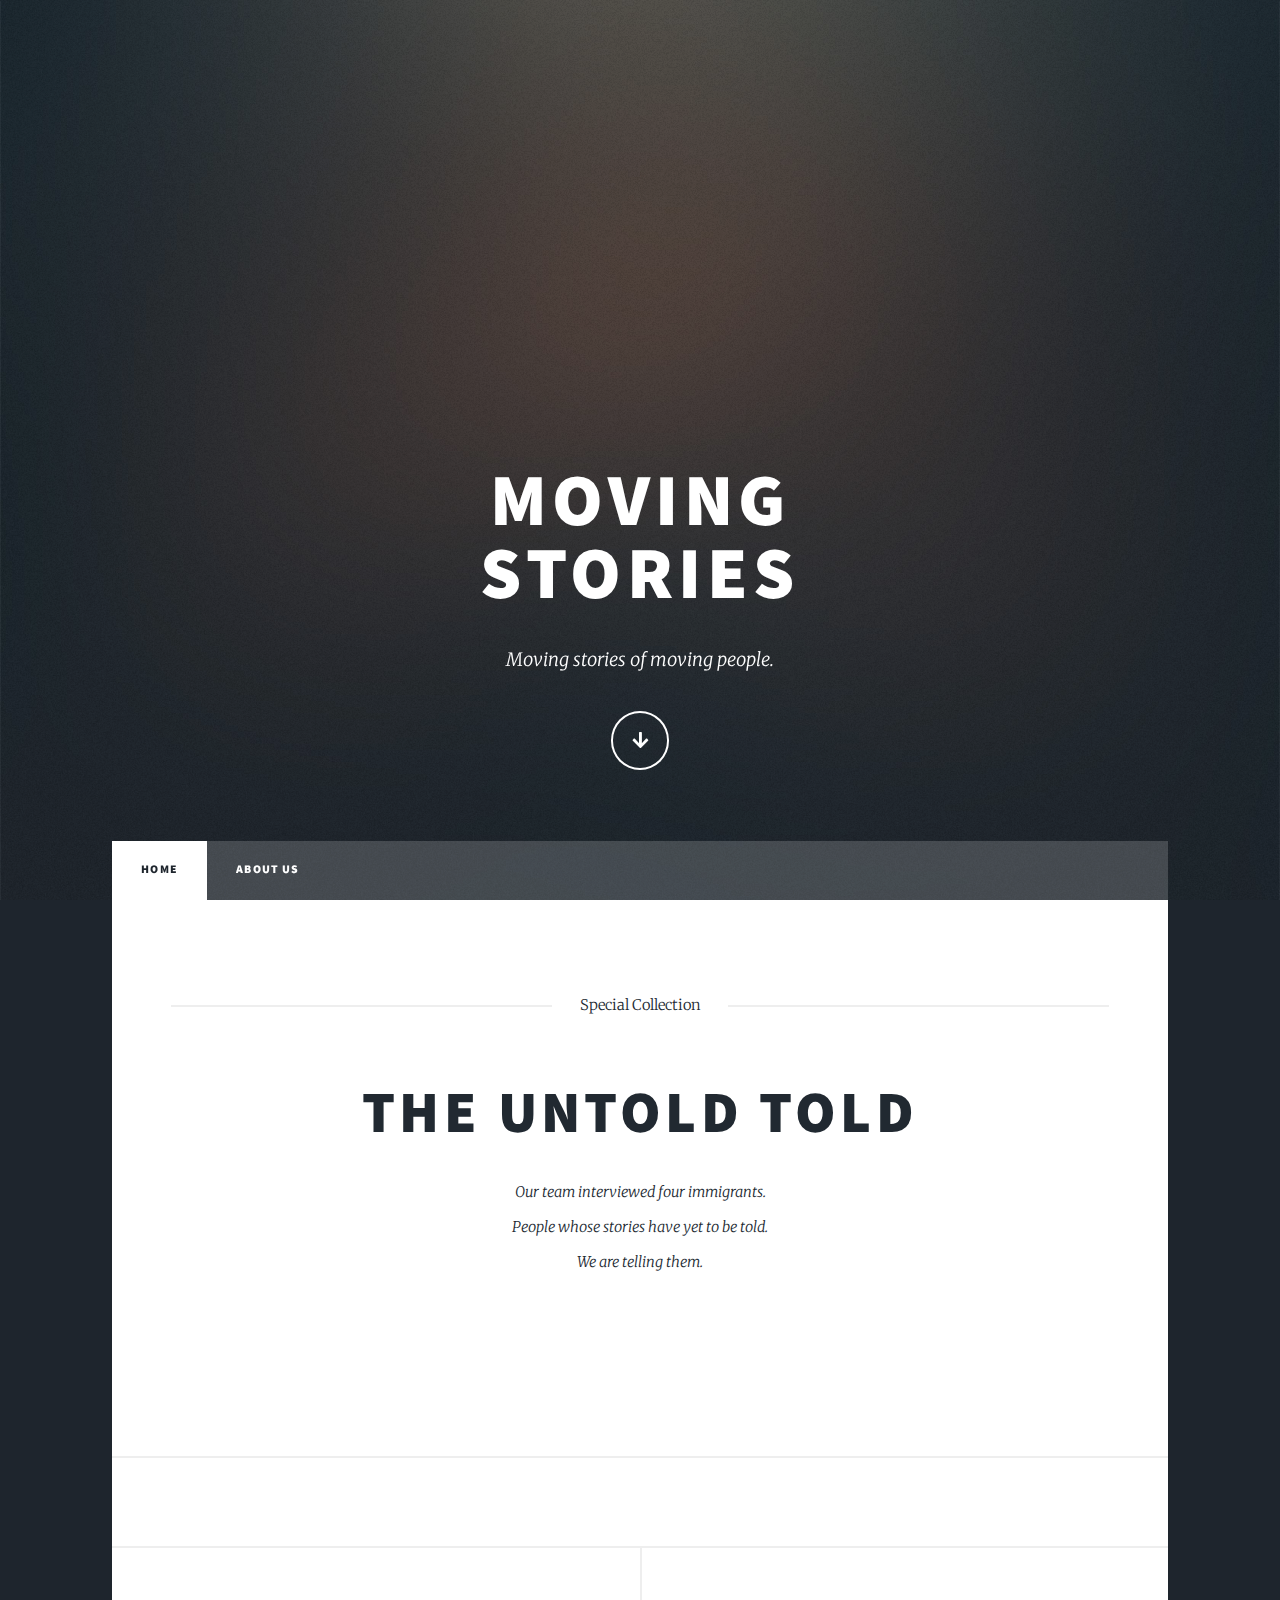
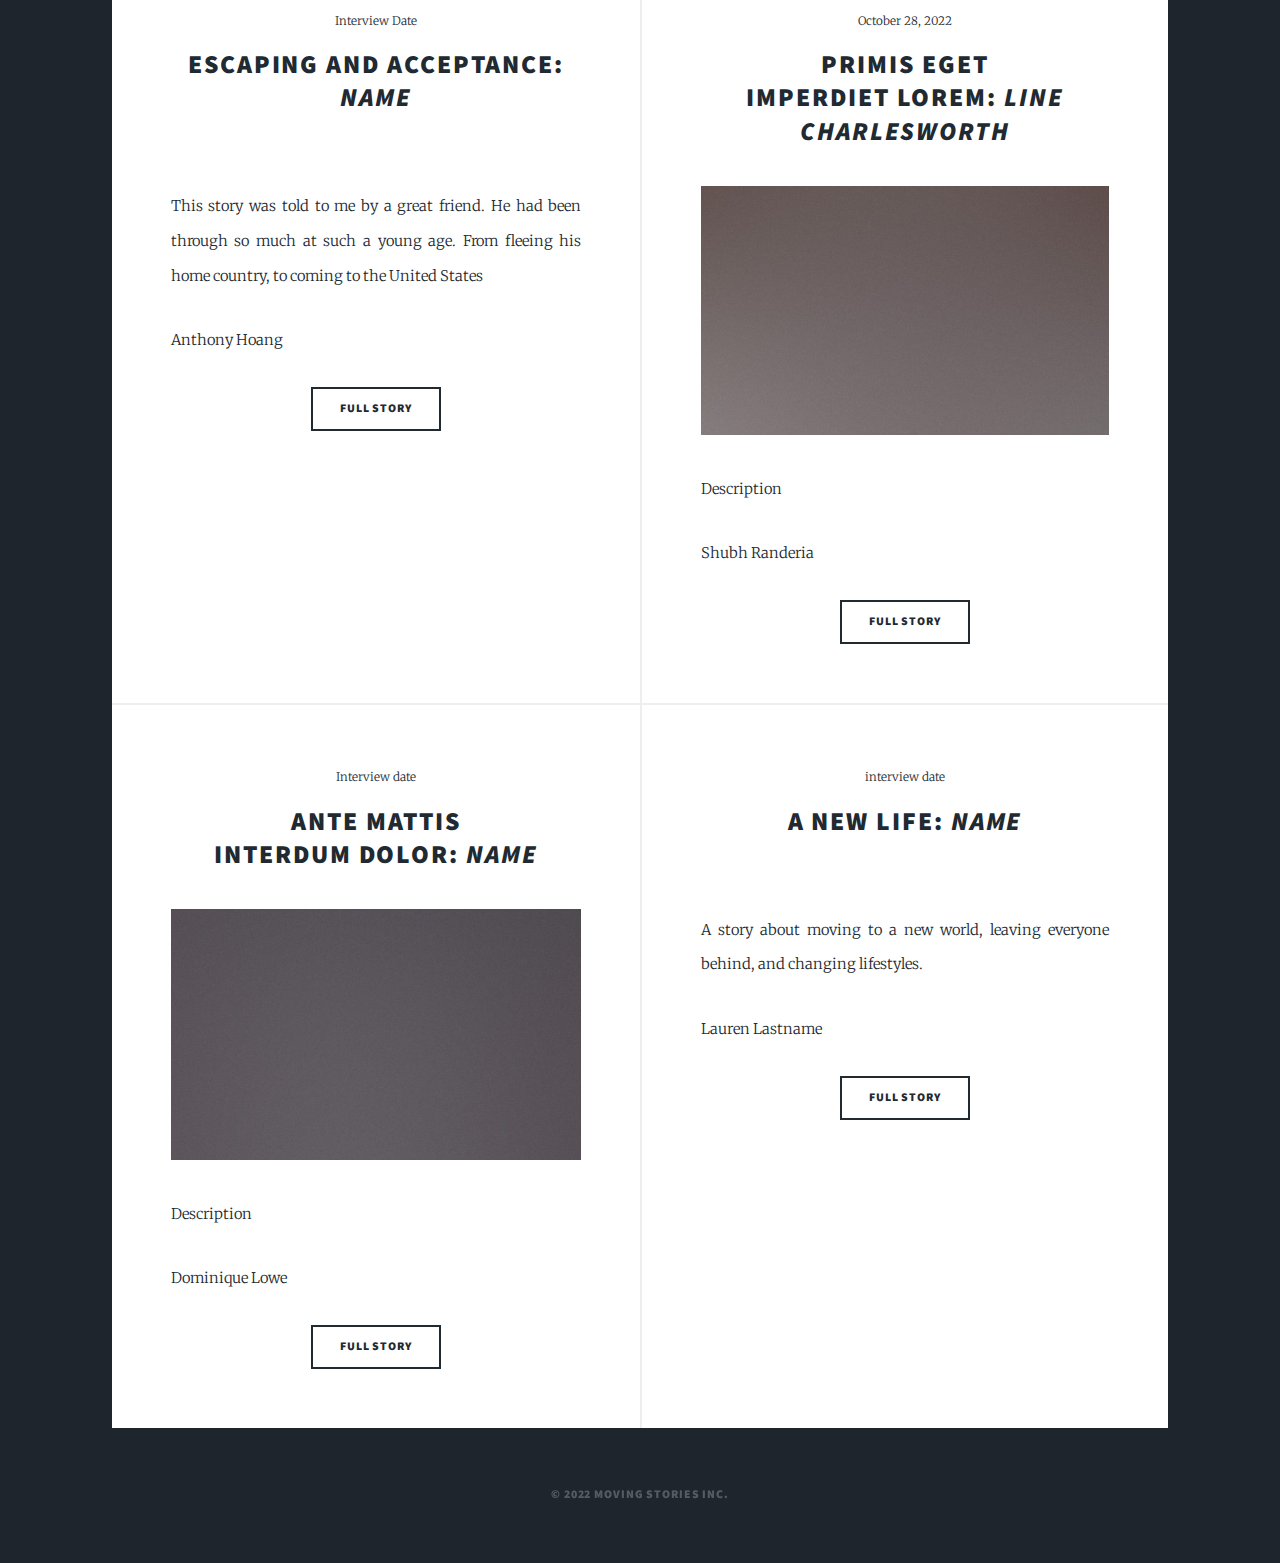
==== commit 50d03bdd: "Edited text and format" ====
--- a/index.html
+++ b/index.html
@@ -21,9 +21,9 @@
 					<div id="intro">
 						<h1>Moving<br/>
 						Stories</h1>
-						<p>Not every migration is the same. </p>
+						<p>Moving stories of moving people.</p>
 						<ul class="actions">
-							<li><a href="#header" class="button icon solid solo fa-arrow-down scrolly">Continue</a></li>
+							<li><a href="#tomain" class="button icon solid solo fa-arrow-down scrolly">Continue</a></li>
 						</ul>
 					</div>
 
@@ -35,93 +35,89 @@
 				<!-- Nav -->
 					<nav id="nav">
 						<ul class="links">
-							<li class="active"><a href="index.html">Moving Stories</a></li>
+							<li class="active"><a href="index.html">Home</a></li>
+							<li><a href = "about.html">About Us</a></li>
 						</ul>
-						<ul class = "links"><a href = "about.html">About Us</a></ul>
 					</nav>
 
 				<!-- Main -->
 					<div id="main">
 
-						<!-- Featured Post -->
+						<!-- Featured mainpage -->
 							<article class="post featured">
 								<header class="major">
-									<span class="date">October 30, 2022</span>
-									<h2><a href="#">The Stories Untold</a></h2>
-									<p>Our team has interviewed 4 people total.<br />
+									<p id = 'tomain'></p>
+									<span class="date">Special Collection</span>
+									<h2><a href="#interviewsbelow" class = 'scrolly'>The untold told</a></h2>
+									<p>Our team interviewed four immigrants.<br />
 									People whose stories have yet to be told.<br />
-									We will tell those stories.</p>
+									We are telling them.</p>
 								</header>
-								<a href="#" class="image main"><img src="https://www.bmj.com/sites/default/files/attachments/resources/2019/09/migrant_health2.jpg" alt="" /></a>
+								
+								<a href="#interviewsbelow" class="image main scrolly"><img src="https://www.bmj.com/sites/default/files/attachments/resources/2019/09/migrant_health2.jpg" alt="" /></a>
 							</article>
-
+						<p id = 'interviewsbelow'></p>
 						<!-- Posts -->
 							<section class="posts">
 
 								<!-- Anthony Interview-->
 								<article>
 									<header>
-										<span class="date">October 30, 2022</span>
-										<h2><a href="escape.html">a heart holding story<br />
-										about escaping and acceptance</a></h2>
+										<span class="date">Interview Date</span>
+										<h2><a href="antint.html">Escaping and Acceptance: <i>Name</i></a></h2>
 									</header>
-									<a href="#" class="image fit"><img src="https://www.google.com/maps/vt/data=[base64]" alt="" /></a>
-									<p>This story was told to me by a great friend. He had been through so much at such a young age. From fleeing his home country, to coming to the United States</p>
+									<a href="antint.html" class="image fit interviewpic"><img src="https://www.google.com/maps/vt/data=[base64]" alt="" /></a>
+									<p class = 'summ'>This story was told to me by a great friend. He had been through so much at such a young age. From fleeing his home country, to coming to the United States</p>
+									<p class = 'author'>Anthony Hoang</p>
 									<ul class="actions special">
-										<li><a href="escape.html" class="button">Full Story</a></li>
+										<li><a href="antint.html" class="button">Full Story</a></li>
 									</ul>
 								</article>
 
-								<!-- Shub Interview-->
+								<!-- Shubh Interview-->
 								<article>
 									<header>
-										<span class="date">October 30, 2022</span>
-										<h2><a href="#">Primis eget<br />
-										imperdiet lorem</a></h2>
+										<span class="date">October 28, 2022</span>
+										<h2><a href="shubhint.html">Primis eget<br />
+										imperdiet lorem: <i>Line Charlesworth</i></a></h2>
 									</header>
-									<a href="#" class="image fit"><img src="images/pic03.jpg" alt="" /></a>
-									<p>Donec eget ex magna. Interdum et malesuada fames ac ante ipsum primis in faucibus. Pellentesque venenatis dolor imperdiet dolor mattis sagittis magna etiam.</p>
+									<a href="shubhint.html" class="image fit interviewpic"><img src="images/pic03.jpg" alt="" /></a>
+									<p class = 'summ'>Description</p>
+									<p class = 'author'>Shubh Randeria</p>
 									<ul class="actions special">
-										<li><a href="#" class="button">Full Story</a></li>
+										<li><a href="shubhint.html" class="button">Full Story</a></li>
 									</ul>
 								</article>
 
 								<!-- Domi Interview-->
 								<article>
 									<header>
-										<span class="date">October 30, 2022</span>
-										<h2><a href="#">Ante mattis<br />
-										interdum dolor</a></h2>
+										<span class="date">Interview date</span>
+										<h2><a href="domiint.html">Ante mattis<br />
+										interdum dolor: <i>Name</i></a></h2>
 									</header>
-									<a href="#" class="image fit"><img src="images/pic04.jpg" alt="" /></a>
-									<p>Donec eget ex magna. Interdum et malesuada fames ac ante ipsum primis in faucibus. Pellentesque venenatis dolor imperdiet dolor mattis sagittis magna etiam.</p>
+									<a href="domiint.html" class="image fit interviewpic"><img src="images/pic04.jpg" alt="" /></a>
+									<p class = 'summ'>Description</p>
+									<p class = 'author'>Dominique Lowe</p>
 									<ul class="actions special">
-										<li><a href="#" class="button">Full Story</a></li>
+										<li><a href="domiint.html" class="button">Full Story</a></li>
 									</ul>
 								</article>
 
 								<!-- Lauren Interview-->
 								<article>
 									<header>
-										<span class="date">October 30, 2022</span>
-										<h2><a href="laruenint.html">Life in a new<br />
-										Country</a></h2>
+										<span class="date">interview date</span>
+										<h2><a href="laruenint.html">A New Life: <i>Name</i></a></h2>
 									</header>
-									<a href="#" class="image fit"><img src="https://www.whereig.com/united-arab-emirates/where-is-dubai-location-map.gif" alt="" /></a>
-									<p>A story about moving to a new world, leaving everything she knew behind, and changing lifestyles.</p>
+									<a href="laruenint.html" class="image fit interviewpic"><img src="https://www.whereig.com/united-arab-emirates/where-is-dubai-location-map.gif" alt="" /></a>
+									<p class = 'summ'>A story about moving to a new world, leaving everyone behind, and changing lifestyles.</p>
+									<p class = 'author'>Lauren Lastname</p>
 									<ul class="actions special">
 										<li><a href="laruenint.html" class="button">Full Story</a></li>
 									</ul>
 								</article>
 							</section>
-
-							<!-- Footer -->
-							<footer>
-								<div class="pagination">
-									<p>Created by Anthony Hoang || Desgined by Shubh Randeria || Interviews by Anthony, Shub, 
-										Dominique Lowe, and Lauren Mckenzie</p>
-								</div>
-							</footer>
 
 						</div>
 
@@ -129,7 +125,7 @@
 
 				<!-- Copyright -->
 					<div id="copyright">
-						<ul><li>&copy; Untitled</li><li>Design: <a href="https://html5up.net">HTML5 UP</a></li></ul>
+						<ul><li>&copy; 2022 Moving Stories Inc.</li></ul>
 					</div>
 
 			</div>
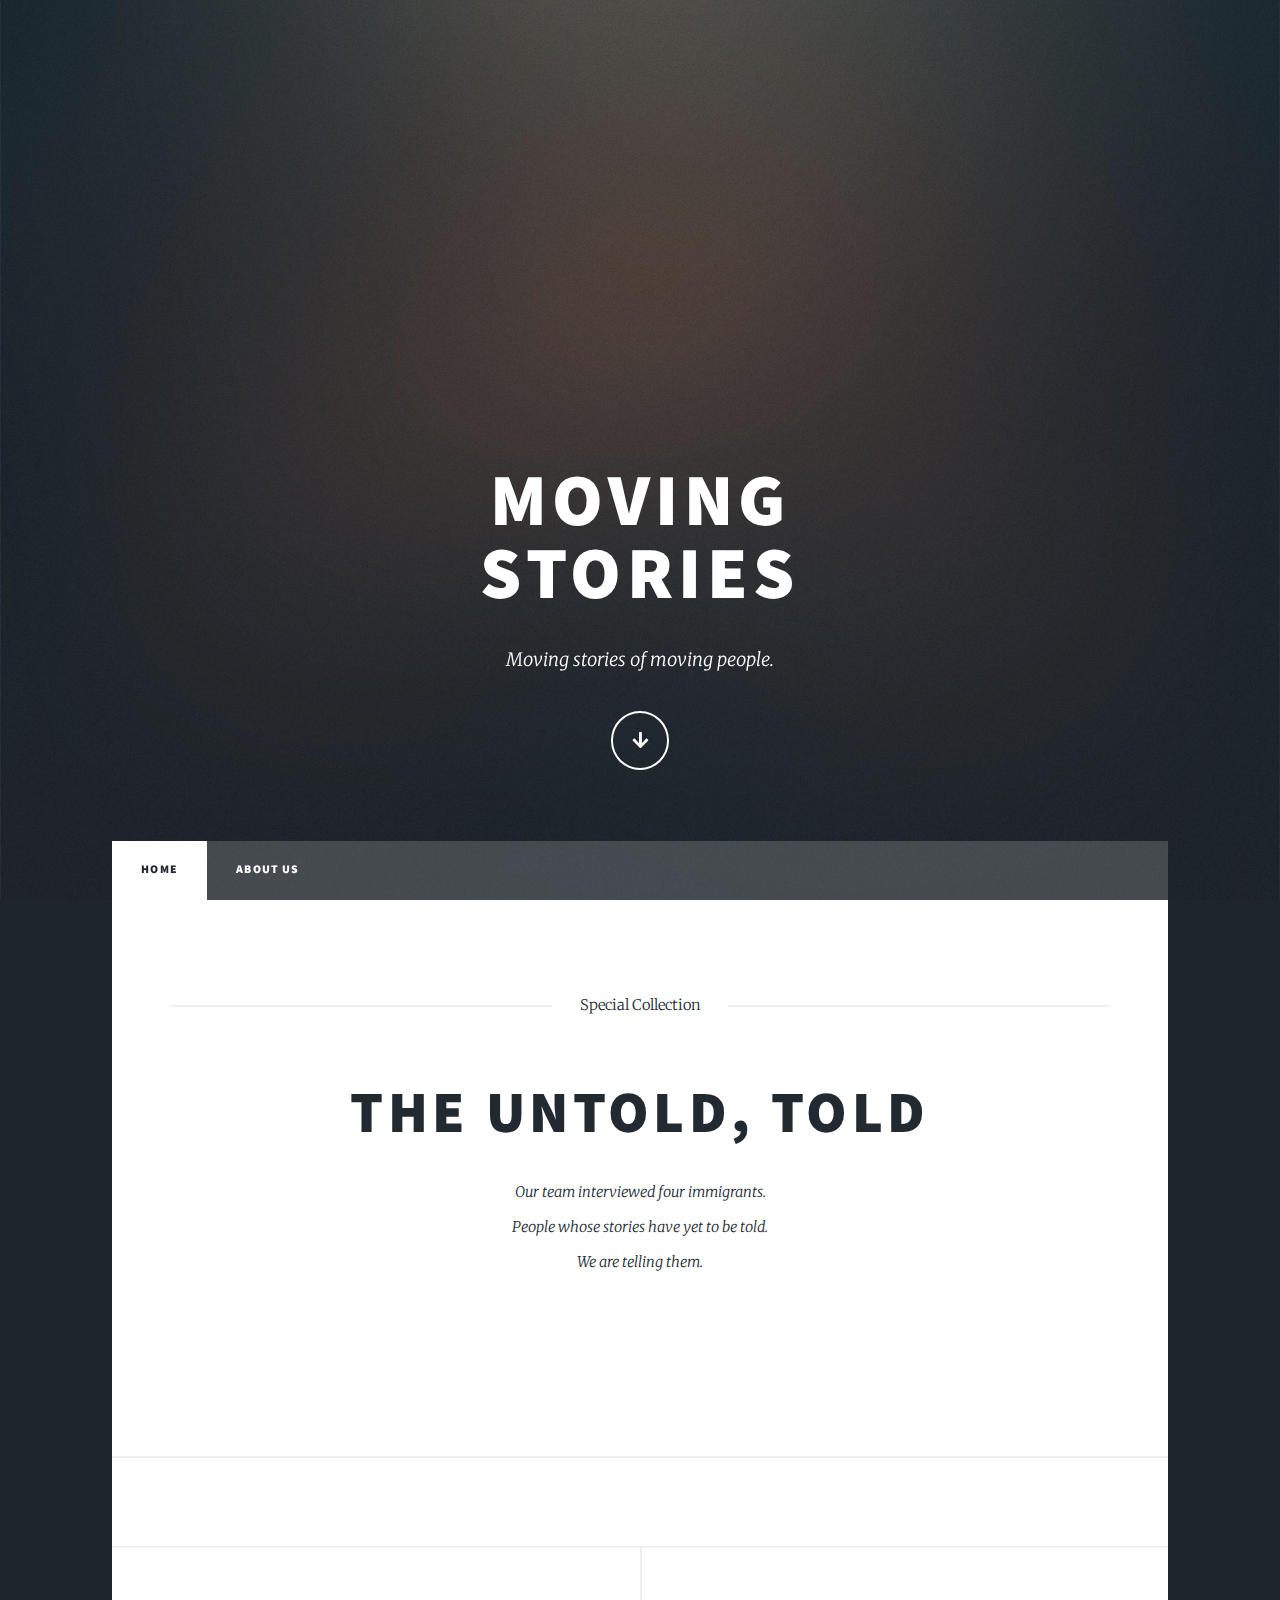
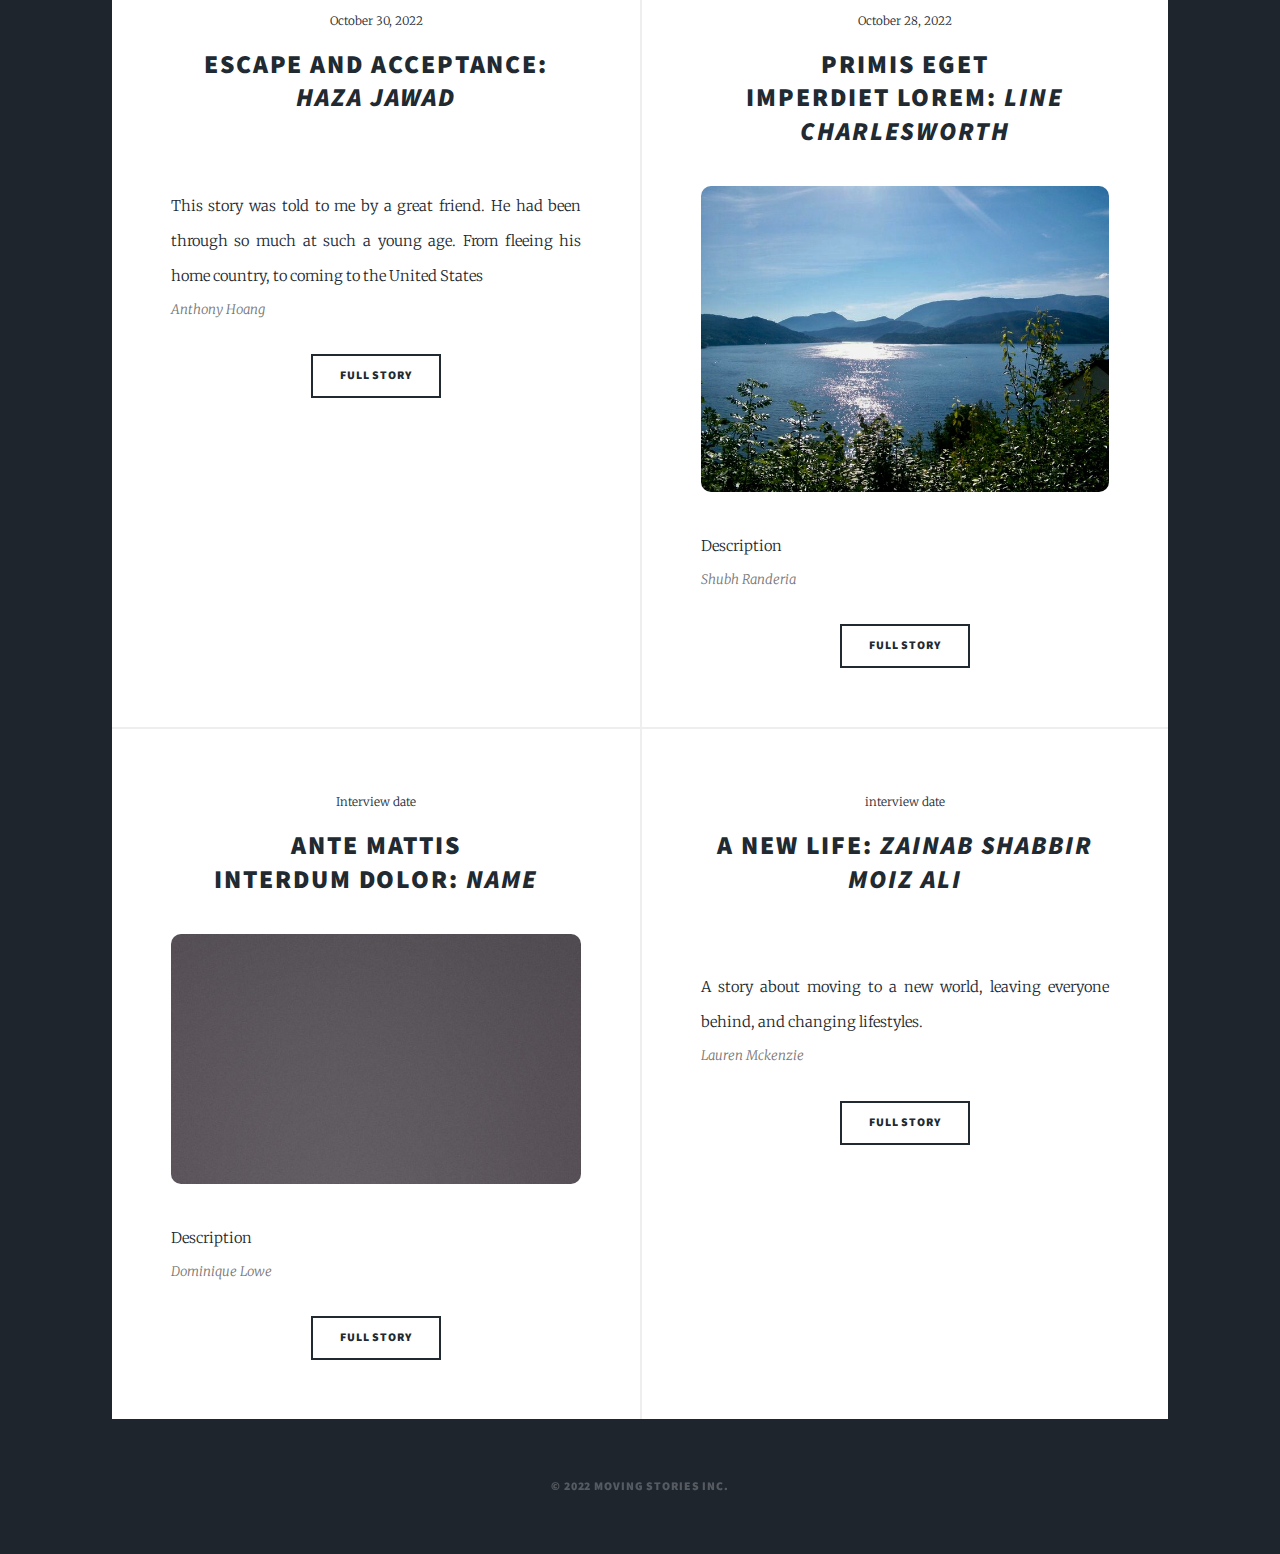
==== commit 73710602: "Updated files" ====
--- a/index.html
+++ b/index.html
@@ -48,7 +48,7 @@
 								<header class="major">
 									<p id = 'tomain'></p>
 									<span class="date">Special Collection</span>
-									<h2><a href="#interviewsbelow" class = 'scrolly'>The untold told</a></h2>
+									<h2><a href="#interviewsbelow" class = 'scrolly'>The untold, told</a></h2>
 									<p>Our team interviewed four immigrants.<br />
 									People whose stories have yet to be told.<br />
 									We are telling them.</p>
@@ -63,8 +63,8 @@
 								<!-- Anthony Interview-->
 								<article>
 									<header>
-										<span class="date">Interview Date</span>
-										<h2><a href="antint.html">Escaping and Acceptance: <i>Name</i></a></h2>
+										<span class="date">October 30, 2022</span>
+										<h2><a href="antint.html">Escape and Acceptance: <i>Haza Jawad</i></a></h2>
 									</header>
 									<a href="antint.html" class="image fit interviewpic"><img src="https://www.google.com/maps/vt/data=[base64]" alt="" /></a>
 									<p class = 'summ'>This story was told to me by a great friend. He had been through so much at such a young age. From fleeing his home country, to coming to the United States</p>
@@ -81,7 +81,7 @@
 										<h2><a href="shubhint.html">Primis eget<br />
 										imperdiet lorem: <i>Line Charlesworth</i></a></h2>
 									</header>
-									<a href="shubhint.html" class="image fit interviewpic"><img src="images/pic03.jpg" alt="" /></a>
+									<a href="shubhint.html" class="image fit interviewpic"><img src="images/viewfromhome.jpg" alt="" /></a>
 									<p class = 'summ'>Description</p>
 									<p class = 'author'>Shubh Randeria</p>
 									<ul class="actions special">
@@ -108,11 +108,11 @@
 								<article>
 									<header>
 										<span class="date">interview date</span>
-										<h2><a href="laruenint.html">A New Life: <i>Name</i></a></h2>
+										<h2><a href="laruenint.html">A New Life: <i>Zainab Shabbir Moiz Ali</i></a></h2>
 									</header>
 									<a href="laruenint.html" class="image fit interviewpic"><img src="https://www.whereig.com/united-arab-emirates/where-is-dubai-location-map.gif" alt="" /></a>
 									<p class = 'summ'>A story about moving to a new world, leaving everyone behind, and changing lifestyles.</p>
-									<p class = 'author'>Lauren Lastname</p>
+									<p class = 'author'>Lauren Mckenzie</p>
 									<ul class="actions special">
 										<li><a href="laruenint.html" class="button">Full Story</a></li>
 									</ul>
--- a/assets/css/main.css
+++ b/assets/css/main.css
@@ -1,4689 +1,4702 @@
-@import url(fontawesome-all.min.css);
-@import url("https://fonts.googleapis.com/css?family=Merriweather:300,700,300italic,700italic|Source+Sans+Pro:900");
-
+@import url(fontawesome-all.min.css);
+@import url("https://fonts.googleapis.com/css?family=Merriweather:300,700,300italic,700italic|Source+Sans+Pro:900");
+
 /*
 	Massively by HTML5 UP
 	html5up.net | @ajlkn
 	Free for personal and commercial use under the CCA 3.0 license (html5up.net/license)
-*/
-
-html, body, div, span, applet, object,
-iframe, h1, h2, h3, h4, h5, h6, p, blockquote,
-pre, a, abbr, acronym, address, big, cite,
-code, del, dfn, em, img, ins, kbd, q, s, samp,
-small, strike, strong, sub, sup, tt, var, b,
-u, i, center, dl, dt, dd, ol, ul, li, fieldset,
-form, label, legend, table, caption, tbody,
-tfoot, thead, tr, th, td, article, aside,
-canvas, details, embed, figure, figcaption,
-footer, header, hgroup, menu, nav, output, ruby,
-section, summary, time, mark, audio, video {
-	margin: 0;
-	padding: 0;
-	border: 0;
-	font-size: 100%;
-	font: inherit;
-	vertical-align: baseline;}
-
-article, aside, details, figcaption, figure,
-footer, header, hgroup, menu, nav, section {
-	display: block;}
-
-body {
-	line-height: 1;
-}
-
-ol, ul {
-	list-style: none;
-}
-
-blockquote, q {
-	quotes: none;
-}
-
-	blockquote:before, blockquote:after, q:before, q:after {
-		content: '';
-		content: none;
-	}
-
-table {
-	border-collapse: collapse;
-	border-spacing: 0;
-}
-
-body {
-	-webkit-text-size-adjust: none;
-}
-
-mark {
-	background-color: transparent;
-	color: inherit;
-}
-
-input::-moz-focus-inner {
-	border: 0;
-	padding: 0;
-}
-
-input, select, textarea {
-	-moz-appearance: none;
-	-webkit-appearance: none;
-	-ms-appearance: none;
-	appearance: none;
-}
-
-/* Basic */
-
-	@-ms-viewport {
-		width: device-width;
-	}
-
-	body {
-		-ms-overflow-style: scrollbar;
-	}
-
-	@media screen and (max-width: 480px) {
-
-		html, body {
-			min-width: 320px;
-		}
-
-	}
-
-	html {
-		box-sizing: border-box;
-	}
-
-	*, *:before, *:after {
-		box-sizing: inherit;
-	}
-
-	body {
-		background-color: #1e252d;
-	}
-
-		body.is-preload *, body.is-preload *:before, body.is-preload *:after {
-			-moz-animation: none !important;
-			-webkit-animation: none !important;
-			-ms-animation: none !important;
-			animation: none !important;
-			-moz-transition: none !important;
-			-webkit-transition: none !important;
-			-ms-transition: none !important;
-			transition: none !important;
-		}
-
-/* Type */
-
-	html {
-		font-size: 16pt;
-	}
-
-		@media screen and (max-width: 1680px) {
-
-			html {
-				font-size: 12pt;
-			}
-
-		}
-
-		@media screen and (max-width: 1280px) {
-
-			html {
-				font-size: 11pt;
-			}
-
-		}
-
-		@media screen and (max-width: 360px) {
-
-			html {
-				font-size: 10pt;
-			}
-
-		}
-
-	body {
-		color: #212931;
-	}
-
-	body, input, select, textarea {
-		font-family: "Merriweather", Georgia, serif;
-		font-weight: 300;
-		font-size: 1rem;
-		line-height: 2.375;
-	}
-
-	a {
-		-moz-transition: color 0.2s ease-in-out, background-color 0.2s ease-in-out, border-color 0.2s ease-in-out, box-shadow 0.2s ease-in-out;
-		-webkit-transition: color 0.2s ease-in-out, background-color 0.2s ease-in-out, border-color 0.2s ease-in-out, box-shadow 0.2s ease-in-out;
-		-ms-transition: color 0.2s ease-in-out, background-color 0.2s ease-in-out, border-color 0.2s ease-in-out, box-shadow 0.2s ease-in-out;
-		transition: color 0.2s ease-in-out, background-color 0.2s ease-in-out, border-color 0.2s ease-in-out, box-shadow 0.2s ease-in-out;
-		border-bottom: dotted 1px;
-		text-decoration: none;
-	}
-
-		a:hover {
-			border-bottom-color: transparent;
-		}
-
-	strong, b {
-		font-weight: 600;
-	}
-
-	em, i {
-		font-style: italic;
-	}
-
-	p {
-		text-align: justify;
-		margin: 0 0 2rem 0;
-	}
-
-	h1, h2, h3, h4, h5, h6 {
-		font-family: "Source Sans Pro", Helvetica, sans-serif;
-		font-weight: 900;
-		line-height: 1.5;
-		letter-spacing: 0.075em;
-		text-transform: uppercase;
-		margin: 0 0 1rem 0;
-	}
-
-		h1 a, h2 a, h3 a, h4 a, h5 a, h6 a {
-			border-bottom: 0;
-			color: inherit;
-			text-decoration: none;
-		}
-
-	h1 {
-		font-size: 4rem;
-		line-height: 1.1;
-		margin: 0 0 2rem 0;
-	}
-
-	h2 {
-		font-size: 1.75rem;
-		line-height: 1.3;
-		margin: 0 0 1.5rem 0;
-	}
-
-	h3 {
-		font-size: 1.25rem;
-		margin: 0 0 1.5rem 0;
-	}
-
-	h4 {
-		font-size: 1rem;
-	}
-
-	h5 {
-		font-size: 0.9rem;
-	}
-
-	h6 {
-		font-size: 0.8rem;
-	}
-
-	sub {
-		font-size: 0.8rem;
-		position: relative;
-		top: 0.5rem;
-	}
-
-	sup {
-		font-size: 0.8rem;
-		position: relative;
-		top: -0.5rem;
-	}
-
-	blockquote {
-		border-left: solid 4px;
-		font-style: italic;
-		margin: 0 0 2rem 0;
-		padding: 0.5rem 0 0.5rem 2rem;
-	}
-
-	code {
-		border: solid 2px;
-		font-family: "Courier New", monospace;
-		font-size: 0.9rem;
-		margin: 0 0.25rem;
-		padding: 0.25rem 0.65rem;
-	}
-
-	pre {
-		-webkit-overflow-scrolling: touch;
-		font-family: "Courier New", monospace;
-		font-size: 0.9rem;
-		margin: 0 0 2rem 0;
-	}
-
-		pre code {
-			display: block;
-			line-height: 1.75;
-			padding: 1rem 1.5rem;
-			overflow-x: auto;
-		}
-
-	hr {
-		border: 0;
-		border-bottom: solid 2px;
-		margin: 3rem 0;
-	}
-
-		hr.major {
-			margin: 5rem 0;
-		}
-
-	.align-left {
-		text-align: left;
-	}
-
-	.align-center {
-		text-align: center;
-	}
-
-	.align-right {
-		text-align: right;
-	}
-
-	input, select, textarea {
-		color: #212931;
-	}
-
-	a {
-		color: #212931;
-		border-bottom-color: rgba(33, 41, 49, 0.5);
-	}
-
-		a:hover {
-			border-bottom-color: transparent;
-			color: #18bfef !important;
-		}
-
-	strong, b {
-		color: #212931;
-	}
-
-	h1, h2, h3, h4, h5, h6 {
-		color: #212931;
-	}
-
-	blockquote {
-		border-left-color: #eeeeee;
-	}
-
-	code {
-		background: rgba(220, 220, 220, 0.25);
-		border-color: #eeeeee;
-	}
-
-	hr {
-		border-bottom-color: #eeeeee;
-	}
-
-/* Row */
-
-	.row {
-		display: flex;
-		flex-wrap: wrap;
-		box-sizing: border-box;
-		align-items: stretch;
-	}
-
-		.row > * {
-			box-sizing: border-box;
-		}
-
-		.row.gtr-uniform > * > :last-child {
-			margin-bottom: 0;
-		}
-
-		.row.aln-left {
-			justify-content: flex-start;
-		}
-
-		.row.aln-center {
-			justify-content: center;
-		}
-
-		.row.aln-right {
-			justify-content: flex-end;
-		}
-
-		.row.aln-top {
-			align-items: flex-start;
-		}
-
-		.row.aln-middle {
-			align-items: center;
-		}
-
-		.row.aln-bottom {
-			align-items: flex-end;
-		}
-
-		.row > .imp {
-			order: -1;
-		}
-
-		.row > .col-1 {
-			width: 8.33333%;
-		}
-
-		.row > .off-1 {
-			margin-left: 8.33333%;
-		}
-
-		.row > .col-2 {
-			width: 16.66667%;
-		}
-
-		.row > .off-2 {
-			margin-left: 16.66667%;
-		}
-
-		.row > .col-3 {
-			width: 25%;
-		}
-
-		.row > .off-3 {
-			margin-left: 25%;
-		}
-
-		.row > .col-4 {
-			width: 33.33333%;
-		}
-
-		.row > .off-4 {
-			margin-left: 33.33333%;
-		}
-
-		.row > .col-5 {
-			width: 41.66667%;
-		}
-
-		.row > .off-5 {
-			margin-left: 41.66667%;
-		}
-
-		.row > .col-6 {
-			width: 50%;
-		}
-
-		.row > .off-6 {
-			margin-left: 50%;
-		}
-
-		.row > .col-7 {
-			width: 58.33333%;
-		}
-
-		.row > .off-7 {
-			margin-left: 58.33333%;
-		}
-
-		.row > .col-8 {
-			width: 66.66667%;
-		}
-
-		.row > .off-8 {
-			margin-left: 66.66667%;
-		}
-
-		.row > .col-9 {
-			width: 75%;
-		}
-
-		.row > .off-9 {
-			margin-left: 75%;
-		}
-
-		.row > .col-10 {
-			width: 83.33333%;
-		}
-
-		.row > .off-10 {
-			margin-left: 83.33333%;
-		}
-
-		.row > .col-11 {
-			width: 91.66667%;
-		}
-
-		.row > .off-11 {
-			margin-left: 91.66667%;
-		}
-
-		.row > .col-12 {
-			width: 100%;
-		}
-
-		.row > .off-12 {
-			margin-left: 100%;
-		}
-
-		.row.gtr-0 {
-			margin-top: 0;
-			margin-left: 0rem;
-		}
-
-			.row.gtr-0 > * {
-				padding: 0 0 0 0rem;
-			}
-
-			.row.gtr-0.gtr-uniform {
-				margin-top: 0rem;
-			}
-
-				.row.gtr-0.gtr-uniform > * {
-					padding-top: 0rem;
-				}
-
-		.row.gtr-25 {
-			margin-top: 0;
-			margin-left: -0.375rem;
-		}
-
-			.row.gtr-25 > * {
-				padding: 0 0 0 0.375rem;
-			}
-
-			.row.gtr-25.gtr-uniform {
-				margin-top: -0.375rem;
-			}
-
-				.row.gtr-25.gtr-uniform > * {
-					padding-top: 0.375rem;
-				}
-
-		.row.gtr-50 {
-			margin-top: 0;
-			margin-left: -0.75rem;
-		}
-
-			.row.gtr-50 > * {
-				padding: 0 0 0 0.75rem;
-			}
-
-			.row.gtr-50.gtr-uniform {
-				margin-top: -0.75rem;
-			}
-
-				.row.gtr-50.gtr-uniform > * {
-					padding-top: 0.75rem;
-				}
-
-		.row {
-			margin-top: 0;
-			margin-left: -1.5rem;
-		}
-
-			.row > * {
-				padding: 0 0 0 1.5rem;
-			}
-
-			.row.gtr-uniform {
-				margin-top: -1.5rem;
-			}
-
-				.row.gtr-uniform > * {
-					padding-top: 1.5rem;
-				}
-
-		.row.gtr-150 {
-			margin-top: 0;
-			margin-left: -2.25rem;
-		}
-
-			.row.gtr-150 > * {
-				padding: 0 0 0 2.25rem;
-			}
-
-			.row.gtr-150.gtr-uniform {
-				margin-top: -2.25rem;
-			}
-
-				.row.gtr-150.gtr-uniform > * {
-					padding-top: 2.25rem;
-				}
-
-		.row.gtr-200 {
-			margin-top: 0;
-			margin-left: -3rem;
-		}
-
-			.row.gtr-200 > * {
-				padding: 0 0 0 3rem;
-			}
-
-			.row.gtr-200.gtr-uniform {
-				margin-top: -3rem;
-			}
-
-				.row.gtr-200.gtr-uniform > * {
-					padding-top: 3rem;
-				}
-
-		@media screen and (max-width: 1680px) {
-
-			.row {
-				display: flex;
-				flex-wrap: wrap;
-				box-sizing: border-box;
-				align-items: stretch;
-			}
-
-				.row > * {
-					box-sizing: border-box;
-				}
-
-				.row.gtr-uniform > * > :last-child {
-					margin-bottom: 0;
-				}
-
-				.row.aln-left {
-					justify-content: flex-start;
-				}
-
-				.row.aln-center {
-					justify-content: center;
-				}
-
-				.row.aln-right {
-					justify-content: flex-end;
-				}
-
-				.row.aln-top {
-					align-items: flex-start;
-				}
-
-				.row.aln-middle {
-					align-items: center;
-				}
-
-				.row.aln-bottom {
-					align-items: flex-end;
-				}
-
-				.row > .imp-xlarge {
-					order: -1;
-				}
-
-				.row > .col-1-xlarge {
-					width: 8.33333%;
-				}
-
-				.row > .off-1-xlarge {
-					margin-left: 8.33333%;
-				}
-
-				.row > .col-2-xlarge {
-					width: 16.66667%;
-				}
-
-				.row > .off-2-xlarge {
-					margin-left: 16.66667%;
-				}
-
-				.row > .col-3-xlarge {
-					width: 25%;
-				}
-
-				.row > .off-3-xlarge {
-					margin-left: 25%;
-				}
-
-				.row > .col-4-xlarge {
-					width: 33.33333%;
-				}
-
-				.row > .off-4-xlarge {
-					margin-left: 33.33333%;
-				}
-
-				.row > .col-5-xlarge {
-					width: 41.66667%;
-				}
-
-				.row > .off-5-xlarge {
-					margin-left: 41.66667%;
-				}
-
-				.row > .col-6-xlarge {
-					width: 50%;
-				}
-
-				.row > .off-6-xlarge {
-					margin-left: 50%;
-				}
-
-				.row > .col-7-xlarge {
-					width: 58.33333%;
-				}
-
-				.row > .off-7-xlarge {
-					margin-left: 58.33333%;
-				}
-
-				.row > .col-8-xlarge {
-					width: 66.66667%;
-				}
-
-				.row > .off-8-xlarge {
-					margin-left: 66.66667%;
-				}
-
-				.row > .col-9-xlarge {
-					width: 75%;
-				}
-
-				.row > .off-9-xlarge {
-					margin-left: 75%;
-				}
-
-				.row > .col-10-xlarge {
-					width: 83.33333%;
-				}
-
-				.row > .off-10-xlarge {
-					margin-left: 83.33333%;
-				}
-
-				.row > .col-11-xlarge {
-					width: 91.66667%;
-				}
-
-				.row > .off-11-xlarge {
-					margin-left: 91.66667%;
-				}
-
-				.row > .col-12-xlarge {
-					width: 100%;
-				}
-
-				.row > .off-12-xlarge {
-					margin-left: 100%;
-				}
-
-				.row.gtr-0 {
-					margin-top: 0;
-					margin-left: 0rem;
-				}
-
-					.row.gtr-0 > * {
-						padding: 0 0 0 0rem;
-					}
-
-					.row.gtr-0.gtr-uniform {
-						margin-top: 0rem;
-					}
-
-						.row.gtr-0.gtr-uniform > * {
-							padding-top: 0rem;
-						}
-
-				.row.gtr-25 {
-					margin-top: 0;
-					margin-left: -0.375rem;
-				}
-
-					.row.gtr-25 > * {
-						padding: 0 0 0 0.375rem;
-					}
-
-					.row.gtr-25.gtr-uniform {
-						margin-top: -0.375rem;
-					}
-
-						.row.gtr-25.gtr-uniform > * {
-							padding-top: 0.375rem;
-						}
-
-				.row.gtr-50 {
-					margin-top: 0;
-					margin-left: -0.75rem;
-				}
-
-					.row.gtr-50 > * {
-						padding: 0 0 0 0.75rem;
-					}
-
-					.row.gtr-50.gtr-uniform {
-						margin-top: -0.75rem;
-					}
-
-						.row.gtr-50.gtr-uniform > * {
-							padding-top: 0.75rem;
-						}
-
-				.row {
-					margin-top: 0;
-					margin-left: -1.5rem;
-				}
-
-					.row > * {
-						padding: 0 0 0 1.5rem;
-					}
-
-					.row.gtr-uniform {
-						margin-top: -1.5rem;
-					}
-
-						.row.gtr-uniform > * {
-							padding-top: 1.5rem;
-						}
-
-				.row.gtr-150 {
-					margin-top: 0;
-					margin-left: -2.25rem;
-				}
-
-					.row.gtr-150 > * {
-						padding: 0 0 0 2.25rem;
-					}
-
-					.row.gtr-150.gtr-uniform {
-						margin-top: -2.25rem;
-					}
-
-						.row.gtr-150.gtr-uniform > * {
-							padding-top: 2.25rem;
-						}
-
-				.row.gtr-200 {
-					margin-top: 0;
-					margin-left: -3rem;
-				}
-
-					.row.gtr-200 > * {
-						padding: 0 0 0 3rem;
-					}
-
-					.row.gtr-200.gtr-uniform {
-						margin-top: -3rem;
-					}
-
-						.row.gtr-200.gtr-uniform > * {
-							padding-top: 3rem;
-						}
-
-		}
-
-		@media screen and (max-width: 1280px) {
-
-			.row {
-				display: flex;
-				flex-wrap: wrap;
-				box-sizing: border-box;
-				align-items: stretch;
-			}
-
-				.row > * {
-					box-sizing: border-box;
-				}
-
-				.row.gtr-uniform > * > :last-child {
-					margin-bottom: 0;
-				}
-
-				.row.aln-left {
-					justify-content: flex-start;
-				}
-
-				.row.aln-center {
-					justify-content: center;
-				}
-
-				.row.aln-right {
-					justify-content: flex-end;
-				}
-
-				.row.aln-top {
-					align-items: flex-start;
-				}
-
-				.row.aln-middle {
-					align-items: center;
-				}
-
-				.row.aln-bottom {
-					align-items: flex-end;
-				}
-
-				.row > .imp-large {
-					order: -1;
-				}
-
-				.row > .col-1-large {
-					width: 8.33333%;
-				}
-
-				.row > .off-1-large {
-					margin-left: 8.33333%;
-				}
-
-				.row > .col-2-large {
-					width: 16.66667%;
-				}
-
-				.row > .off-2-large {
-					margin-left: 16.66667%;
-				}
-
-				.row > .col-3-large {
-					width: 25%;
-				}
-
-				.row > .off-3-large {
-					margin-left: 25%;
-				}
-
-				.row > .col-4-large {
-					width: 33.33333%;
-				}
-
-				.row > .off-4-large {
-					margin-left: 33.33333%;
-				}
-
-				.row > .col-5-large {
-					width: 41.66667%;
-				}
-
-				.row > .off-5-large {
-					margin-left: 41.66667%;
-				}
-
-				.row > .col-6-large {
-					width: 50%;
-				}
-
-				.row > .off-6-large {
-					margin-left: 50%;
-				}
-
-				.row > .col-7-large {
-					width: 58.33333%;
-				}
-
-				.row > .off-7-large {
-					margin-left: 58.33333%;
-				}
-
-				.row > .col-8-large {
-					width: 66.66667%;
-				}
-
-				.row > .off-8-large {
-					margin-left: 66.66667%;
-				}
-
-				.row > .col-9-large {
-					width: 75%;
-				}
-
-				.row > .off-9-large {
-					margin-left: 75%;
-				}
-
-				.row > .col-10-large {
-					width: 83.33333%;
-				}
-
-				.row > .off-10-large {
-					margin-left: 83.33333%;
-				}
-
-				.row > .col-11-large {
-					width: 91.66667%;
-				}
-
-				.row > .off-11-large {
-					margin-left: 91.66667%;
-				}
-
-				.row > .col-12-large {
-					width: 100%;
-				}
-
-				.row > .off-12-large {
-					margin-left: 100%;
-				}
-
-				.row.gtr-0 {
-					margin-top: 0;
-					margin-left: 0rem;
-				}
-
-					.row.gtr-0 > * {
-						padding: 0 0 0 0rem;
-					}
-
-					.row.gtr-0.gtr-uniform {
-						margin-top: 0rem;
-					}
-
-						.row.gtr-0.gtr-uniform > * {
-							padding-top: 0rem;
-						}
-
-				.row.gtr-25 {
-					margin-top: 0;
-					margin-left: -0.375rem;
-				}
-
-					.row.gtr-25 > * {
-						padding: 0 0 0 0.375rem;
-					}
-
-					.row.gtr-25.gtr-uniform {
-						margin-top: -0.375rem;
-					}
-
-						.row.gtr-25.gtr-uniform > * {
-							padding-top: 0.375rem;
-						}
-
-				.row.gtr-50 {
-					margin-top: 0;
-					margin-left: -0.75rem;
-				}
-
-					.row.gtr-50 > * {
-						padding: 0 0 0 0.75rem;
-					}
-
-					.row.gtr-50.gtr-uniform {
-						margin-top: -0.75rem;
-					}
-
-						.row.gtr-50.gtr-uniform > * {
-							padding-top: 0.75rem;
-						}
-
-				.row {
-					margin-top: 0;
-					margin-left: -1.5rem;
-				}
-
-					.row > * {
-						padding: 0 0 0 1.5rem;
-					}
-
-					.row.gtr-uniform {
-						margin-top: -1.5rem;
-					}
-
-						.row.gtr-uniform > * {
-							padding-top: 1.5rem;
-						}
-
-				.row.gtr-150 {
-					margin-top: 0;
-					margin-left: -2.25rem;
-				}
-
-					.row.gtr-150 > * {
-						padding: 0 0 0 2.25rem;
-					}
-
-					.row.gtr-150.gtr-uniform {
-						margin-top: -2.25rem;
-					}
-
-						.row.gtr-150.gtr-uniform > * {
-							padding-top: 2.25rem;
-						}
-
-				.row.gtr-200 {
-					margin-top: 0;
-					margin-left: -3rem;
-				}
-
-					.row.gtr-200 > * {
-						padding: 0 0 0 3rem;
-					}
-
-					.row.gtr-200.gtr-uniform {
-						margin-top: -3rem;
-					}
-
-						.row.gtr-200.gtr-uniform > * {
-							padding-top: 3rem;
-						}
-
-		}
-
-		@media screen and (max-width: 980px) {
-
-			.row {
-				display: flex;
-				flex-wrap: wrap;
-				box-sizing: border-box;
-				align-items: stretch;
-			}
-
-				.row > * {
-					box-sizing: border-box;
-				}
-
-				.row.gtr-uniform > * > :last-child {
-					margin-bottom: 0;
-				}
-
-				.row.aln-left {
-					justify-content: flex-start;
-				}
-
-				.row.aln-center {
-					justify-content: center;
-				}
-
-				.row.aln-right {
-					justify-content: flex-end;
-				}
-
-				.row.aln-top {
-					align-items: flex-start;
-				}
-
-				.row.aln-middle {
-					align-items: center;
-				}
-
-				.row.aln-bottom {
-					align-items: flex-end;
-				}
-
-				.row > .imp-medium {
-					order: -1;
-				}
-
-				.row > .col-1-medium {
-					width: 8.33333%;
-				}
-
-				.row > .off-1-medium {
-					margin-left: 8.33333%;
-				}
-
-				.row > .col-2-medium {
-					width: 16.66667%;
-				}
-
-				.row > .off-2-medium {
-					margin-left: 16.66667%;
-				}
-
-				.row > .col-3-medium {
-					width: 25%;
-				}
-
-				.row > .off-3-medium {
-					margin-left: 25%;
-				}
-
-				.row > .col-4-medium {
-					width: 33.33333%;
-				}
-
-				.row > .off-4-medium {
-					margin-left: 33.33333%;
-				}
-
-				.row > .col-5-medium {
-					width: 41.66667%;
-				}
-
-				.row > .off-5-medium {
-					margin-left: 41.66667%;
-				}
-
-				.row > .col-6-medium {
-					width: 50%;
-				}
-
-				.row > .off-6-medium {
-					margin-left: 50%;
-				}
-
-				.row > .col-7-medium {
-					width: 58.33333%;
-				}
-
-				.row > .off-7-medium {
-					margin-left: 58.33333%;
-				}
-
-				.row > .col-8-medium {
-					width: 66.66667%;
-				}
-
-				.row > .off-8-medium {
-					margin-left: 66.66667%;
-				}
-
-				.row > .col-9-medium {
-					width: 75%;
-				}
-
-				.row > .off-9-medium {
-					margin-left: 75%;
-				}
-
-				.row > .col-10-medium {
-					width: 83.33333%;
-				}
-
-				.row > .off-10-medium {
-					margin-left: 83.33333%;
-				}
-
-				.row > .col-11-medium {
-					width: 91.66667%;
-				}
-
-				.row > .off-11-medium {
-					margin-left: 91.66667%;
-				}
-
-				.row > .col-12-medium {
-					width: 100%;
-				}
-
-				.row > .off-12-medium {
-					margin-left: 100%;
-				}
-
-				.row.gtr-0 {
-					margin-top: 0;
-					margin-left: 0rem;
-				}
-
-					.row.gtr-0 > * {
-						padding: 0 0 0 0rem;
-					}
-
-					.row.gtr-0.gtr-uniform {
-						margin-top: 0rem;
-					}
-
-						.row.gtr-0.gtr-uniform > * {
-							padding-top: 0rem;
-						}
-
-				.row.gtr-25 {
-					margin-top: 0;
-					margin-left: -0.375rem;
-				}
-
-					.row.gtr-25 > * {
-						padding: 0 0 0 0.375rem;
-					}
-
-					.row.gtr-25.gtr-uniform {
-						margin-top: -0.375rem;
-					}
-
-						.row.gtr-25.gtr-uniform > * {
-							padding-top: 0.375rem;
-						}
-
-				.row.gtr-50 {
-					margin-top: 0;
-					margin-left: -0.75rem;
-				}
-
-					.row.gtr-50 > * {
-						padding: 0 0 0 0.75rem;
-					}
-
-					.row.gtr-50.gtr-uniform {
-						margin-top: -0.75rem;
-					}
-
-						.row.gtr-50.gtr-uniform > * {
-							padding-top: 0.75rem;
-						}
-
-				.row {
-					margin-top: 0;
-					margin-left: -1.5rem;
-				}
-
-					.row > * {
-						padding: 0 0 0 1.5rem;
-					}
-
-					.row.gtr-uniform {
-						margin-top: -1.5rem;
-					}
-
-						.row.gtr-uniform > * {
-							padding-top: 1.5rem;
-						}
-
-				.row.gtr-150 {
-					margin-top: 0;
-					margin-left: -2.25rem;
-				}
-
-					.row.gtr-150 > * {
-						padding: 0 0 0 2.25rem;
-					}
-
-					.row.gtr-150.gtr-uniform {
-						margin-top: -2.25rem;
-					}
-
-						.row.gtr-150.gtr-uniform > * {
-							padding-top: 2.25rem;
-						}
-
-				.row.gtr-200 {
-					margin-top: 0;
-					margin-left: -3rem;
-				}
-
-					.row.gtr-200 > * {
-						padding: 0 0 0 3rem;
-					}
-
-					.row.gtr-200.gtr-uniform {
-						margin-top: -3rem;
-					}
-
-						.row.gtr-200.gtr-uniform > * {
-							padding-top: 3rem;
-						}
-
-		}
-
-		@media screen and (max-width: 736px) {
-
-			.row {
-				display: flex;
-				flex-wrap: wrap;
-				box-sizing: border-box;
-				align-items: stretch;
-			}
-
-				.row > * {
-					box-sizing: border-box;
-				}
-
-				.row.gtr-uniform > * > :last-child {
-					margin-bottom: 0;
-				}
-
-				.row.aln-left {
-					justify-content: flex-start;
-				}
-
-				.row.aln-center {
-					justify-content: center;
-				}
-
-				.row.aln-right {
-					justify-content: flex-end;
-				}
-
-				.row.aln-top {
-					align-items: flex-start;
-				}
-
-				.row.aln-middle {
-					align-items: center;
-				}
-
-				.row.aln-bottom {
-					align-items: flex-end;
-				}
-
-				.row > .imp-small {
-					order: -1;
-				}
-
-				.row > .col-1-small {
-					width: 8.33333%;
-				}
-
-				.row > .off-1-small {
-					margin-left: 8.33333%;
-				}
-
-				.row > .col-2-small {
-					width: 16.66667%;
-				}
-
-				.row > .off-2-small {
-					margin-left: 16.66667%;
-				}
-
-				.row > .col-3-small {
-					width: 25%;
-				}
-
-				.row > .off-3-small {
-					margin-left: 25%;
-				}
-
-				.row > .col-4-small {
-					width: 33.33333%;
-				}
-
-				.row > .off-4-small {
-					margin-left: 33.33333%;
-				}
-
-				.row > .col-5-small {
-					width: 41.66667%;
-				}
-
-				.row > .off-5-small {
-					margin-left: 41.66667%;
-				}
-
-				.row > .col-6-small {
-					width: 50%;
-				}
-
-				.row > .off-6-small {
-					margin-left: 50%;
-				}
-
-				.row > .col-7-small {
-					width: 58.33333%;
-				}
-
-				.row > .off-7-small {
-					margin-left: 58.33333%;
-				}
-
-				.row > .col-8-small {
-					width: 66.66667%;
-				}
-
-				.row > .off-8-small {
-					margin-left: 66.66667%;
-				}
-
-				.row > .col-9-small {
-					width: 75%;
-				}
-
-				.row > .off-9-small {
-					margin-left: 75%;
-				}
-
-				.row > .col-10-small {
-					width: 83.33333%;
-				}
-
-				.row > .off-10-small {
-					margin-left: 83.33333%;
-				}
-
-				.row > .col-11-small {
-					width: 91.66667%;
-				}
-
-				.row > .off-11-small {
-					margin-left: 91.66667%;
-				}
-
-				.row > .col-12-small {
-					width: 100%;
-				}
-
-				.row > .off-12-small {
-					margin-left: 100%;
-				}
-
-				.row.gtr-0 {
-					margin-top: 0;
-					margin-left: 0rem;
-				}
-
-					.row.gtr-0 > * {
-						padding: 0 0 0 0rem;
-					}
-
-					.row.gtr-0.gtr-uniform {
-						margin-top: 0rem;
-					}
-
-						.row.gtr-0.gtr-uniform > * {
-							padding-top: 0rem;
-						}
-
-				.row.gtr-25 {
-					margin-top: 0;
-					margin-left: -0.375rem;
-				}
-
-					.row.gtr-25 > * {
-						padding: 0 0 0 0.375rem;
-					}
-
-					.row.gtr-25.gtr-uniform {
-						margin-top: -0.375rem;
-					}
-
-						.row.gtr-25.gtr-uniform > * {
-							padding-top: 0.375rem;
-						}
-
-				.row.gtr-50 {
-					margin-top: 0;
-					margin-left: -0.75rem;
-				}
-
-					.row.gtr-50 > * {
-						padding: 0 0 0 0.75rem;
-					}
-
-					.row.gtr-50.gtr-uniform {
-						margin-top: -0.75rem;
-					}
-
-						.row.gtr-50.gtr-uniform > * {
-							padding-top: 0.75rem;
-						}
-
-				.row {
-					margin-top: 0;
-					margin-left: -1.5rem;
-				}
-
-					.row > * {
-						padding: 0 0 0 1.5rem;
-					}
-
-					.row.gtr-uniform {
-						margin-top: -1.5rem;
-					}
-
-						.row.gtr-uniform > * {
-							padding-top: 1.5rem;
-						}
-
-				.row.gtr-150 {
-					margin-top: 0;
-					margin-left: -2.25rem;
-				}
-
-					.row.gtr-150 > * {
-						padding: 0 0 0 2.25rem;
-					}
-
-					.row.gtr-150.gtr-uniform {
-						margin-top: -2.25rem;
-					}
-
-						.row.gtr-150.gtr-uniform > * {
-							padding-top: 2.25rem;
-						}
-
-				.row.gtr-200 {
-					margin-top: 0;
-					margin-left: -3rem;
-				}
-
-					.row.gtr-200 > * {
-						padding: 0 0 0 3rem;
-					}
-
-					.row.gtr-200.gtr-uniform {
-						margin-top: -3rem;
-					}
-
-						.row.gtr-200.gtr-uniform > * {
-							padding-top: 3rem;
-						}
-
-		}
-
-		@media screen and (max-width: 480px) {
-
-			.row {
-				display: flex;
-				flex-wrap: wrap;
-				box-sizing: border-box;
-				align-items: stretch;
-			}
-
-				.row > * {
-					box-sizing: border-box;
-				}
-
-				.row.gtr-uniform > * > :last-child {
-					margin-bottom: 0;
-				}
-
-				.row.aln-left {
-					justify-content: flex-start;
-				}
-
-				.row.aln-center {
-					justify-content: center;
-				}
-
-				.row.aln-right {
-					justify-content: flex-end;
-				}
-
-				.row.aln-top {
-					align-items: flex-start;
-				}
-
-				.row.aln-middle {
-					align-items: center;
-				}
-
-				.row.aln-bottom {
-					align-items: flex-end;
-				}
-
-				.row > .imp-xsmall {
-					order: -1;
-				}
-
-				.row > .col-1-xsmall {
-					width: 8.33333%;
-				}
-
-				.row > .off-1-xsmall {
-					margin-left: 8.33333%;
-				}
-
-				.row > .col-2-xsmall {
-					width: 16.66667%;
-				}
-
-				.row > .off-2-xsmall {
-					margin-left: 16.66667%;
-				}
-
-				.row > .col-3-xsmall {
-					width: 25%;
-				}
-
-				.row > .off-3-xsmall {
-					margin-left: 25%;
-				}
-
-				.row > .col-4-xsmall {
-					width: 33.33333%;
-				}
-
-				.row > .off-4-xsmall {
-					margin-left: 33.33333%;
-				}
-
-				.row > .col-5-xsmall {
-					width: 41.66667%;
-				}
-
-				.row > .off-5-xsmall {
-					margin-left: 41.66667%;
-				}
-
-				.row > .col-6-xsmall {
-					width: 50%;
-				}
-
-				.row > .off-6-xsmall {
-					margin-left: 50%;
-				}
-
-				.row > .col-7-xsmall {
-					width: 58.33333%;
-				}
-
-				.row > .off-7-xsmall {
-					margin-left: 58.33333%;
-				}
-
-				.row > .col-8-xsmall {
-					width: 66.66667%;
-				}
-
-				.row > .off-8-xsmall {
-					margin-left: 66.66667%;
-				}
-
-				.row > .col-9-xsmall {
-					width: 75%;
-				}
-
-				.row > .off-9-xsmall {
-					margin-left: 75%;
-				}
-
-				.row > .col-10-xsmall {
-					width: 83.33333%;
-				}
-
-				.row > .off-10-xsmall {
-					margin-left: 83.33333%;
-				}
-
-				.row > .col-11-xsmall {
-					width: 91.66667%;
-				}
-
-				.row > .off-11-xsmall {
-					margin-left: 91.66667%;
-				}
-
-				.row > .col-12-xsmall {
-					width: 100%;
-				}
-
-				.row > .off-12-xsmall {
-					margin-left: 100%;
-				}
-
-				.row.gtr-0 {
-					margin-top: 0;
-					margin-left: 0rem;
-				}
-
-					.row.gtr-0 > * {
-						padding: 0 0 0 0rem;
-					}
-
-					.row.gtr-0.gtr-uniform {
-						margin-top: 0rem;
-					}
-
-						.row.gtr-0.gtr-uniform > * {
-							padding-top: 0rem;
-						}
-
-				.row.gtr-25 {
-					margin-top: 0;
-					margin-left: -0.375rem;
-				}
-
-					.row.gtr-25 > * {
-						padding: 0 0 0 0.375rem;
-					}
-
-					.row.gtr-25.gtr-uniform {
-						margin-top: -0.375rem;
-					}
-
-						.row.gtr-25.gtr-uniform > * {
-							padding-top: 0.375rem;
-						}
-
-				.row.gtr-50 {
-					margin-top: 0;
-					margin-left: -0.75rem;
-				}
-
-					.row.gtr-50 > * {
-						padding: 0 0 0 0.75rem;
-					}
-
-					.row.gtr-50.gtr-uniform {
-						margin-top: -0.75rem;
-					}
-
-						.row.gtr-50.gtr-uniform > * {
-							padding-top: 0.75rem;
-						}
-
-				.row {
-					margin-top: 0;
-					margin-left: -1.5rem;
-				}
-
-					.row > * {
-						padding: 0 0 0 1.5rem;
-					}
-
-					.row.gtr-uniform {
-						margin-top: -1.5rem;
-					}
-
-						.row.gtr-uniform > * {
-							padding-top: 1.5rem;
-						}
-
-				.row.gtr-150 {
-					margin-top: 0;
-					margin-left: -2.25rem;
-				}
-
-					.row.gtr-150 > * {
-						padding: 0 0 0 2.25rem;
-					}
-
-					.row.gtr-150.gtr-uniform {
-						margin-top: -2.25rem;
-					}
-
-						.row.gtr-150.gtr-uniform > * {
-							padding-top: 2.25rem;
-						}
-
-				.row.gtr-200 {
-					margin-top: 0;
-					margin-left: -3rem;
-				}
-
-					.row.gtr-200 > * {
-						padding: 0 0 0 3rem;
-					}
-
-					.row.gtr-200.gtr-uniform {
-						margin-top: -3rem;
-					}
-
-						.row.gtr-200.gtr-uniform > * {
-							padding-top: 3rem;
-						}
-
-		}
-
-		@media screen and (max-width: 360px) {
-
-			.row {
-				display: flex;
-				flex-wrap: wrap;
-				box-sizing: border-box;
-				align-items: stretch;
-			}
-
-				.row > * {
-					box-sizing: border-box;
-				}
-
-				.row.gtr-uniform > * > :last-child {
-					margin-bottom: 0;
-				}
-
-				.row.aln-left {
-					justify-content: flex-start;
-				}
-
-				.row.aln-center {
-					justify-content: center;
-				}
-
-				.row.aln-right {
-					justify-content: flex-end;
-				}
-
-				.row.aln-top {
-					align-items: flex-start;
-				}
-
-				.row.aln-middle {
-					align-items: center;
-				}
-
-				.row.aln-bottom {
-					align-items: flex-end;
-				}
-
-				.row > .imp-xxsmall {
-					order: -1;
-				}
-
-				.row > .col-1-xxsmall {
-					width: 8.33333%;
-				}
-
-				.row > .off-1-xxsmall {
-					margin-left: 8.33333%;
-				}
-
-				.row > .col-2-xxsmall {
-					width: 16.66667%;
-				}
-
-				.row > .off-2-xxsmall {
-					margin-left: 16.66667%;
-				}
-
-				.row > .col-3-xxsmall {
-					width: 25%;
-				}
-
-				.row > .off-3-xxsmall {
-					margin-left: 25%;
-				}
-
-				.row > .col-4-xxsmall {
-					width: 33.33333%;
-				}
-
-				.row > .off-4-xxsmall {
-					margin-left: 33.33333%;
-				}
-
-				.row > .col-5-xxsmall {
-					width: 41.66667%;
-				}
-
-				.row > .off-5-xxsmall {
-					margin-left: 41.66667%;
-				}
-
-				.row > .col-6-xxsmall {
-					width: 50%;
-				}
-
-				.row > .off-6-xxsmall {
-					margin-left: 50%;
-				}
-
-				.row > .col-7-xxsmall {
-					width: 58.33333%;
-				}
-
-				.row > .off-7-xxsmall {
-					margin-left: 58.33333%;
-				}
-
-				.row > .col-8-xxsmall {
-					width: 66.66667%;
-				}
-
-				.row > .off-8-xxsmall {
-					margin-left: 66.66667%;
-				}
-
-				.row > .col-9-xxsmall {
-					width: 75%;
-				}
-
-				.row > .off-9-xxsmall {
-					margin-left: 75%;
-				}
-
-				.row > .col-10-xxsmall {
-					width: 83.33333%;
-				}
-
-				.row > .off-10-xxsmall {
-					margin-left: 83.33333%;
-				}
-
-				.row > .col-11-xxsmall {
-					width: 91.66667%;
-				}
-
-				.row > .off-11-xxsmall {
-					margin-left: 91.66667%;
-				}
-
-				.row > .col-12-xxsmall {
-					width: 100%;
-				}
-
-				.row > .off-12-xxsmall {
-					margin-left: 100%;
-				}
-
-				.row.gtr-0 {
-					margin-top: 0;
-					margin-left: 0rem;
-				}
-
-					.row.gtr-0 > * {
-						padding: 0 0 0 0rem;
-					}
-
-					.row.gtr-0.gtr-uniform {
-						margin-top: 0rem;
-					}
-
-						.row.gtr-0.gtr-uniform > * {
-							padding-top: 0rem;
-						}
-
-				.row.gtr-25 {
-					margin-top: 0;
-					margin-left: -0.375rem;
-				}
-
-					.row.gtr-25 > * {
-						padding: 0 0 0 0.375rem;
-					}
-
-					.row.gtr-25.gtr-uniform {
-						margin-top: -0.375rem;
-					}
-
-						.row.gtr-25.gtr-uniform > * {
-							padding-top: 0.375rem;
-						}
-
-				.row.gtr-50 {
-					margin-top: 0;
-					margin-left: -0.75rem;
-				}
-
-					.row.gtr-50 > * {
-						padding: 0 0 0 0.75rem;
-					}
-
-					.row.gtr-50.gtr-uniform {
-						margin-top: -0.75rem;
-					}
-
-						.row.gtr-50.gtr-uniform > * {
-							padding-top: 0.75rem;
-						}
-
-				.row {
-					margin-top: 0;
-					margin-left: -1.5rem;
-				}
-
-					.row > * {
-						padding: 0 0 0 1.5rem;
-					}
-
-					.row.gtr-uniform {
-						margin-top: -1.5rem;
-					}
-
-						.row.gtr-uniform > * {
-							padding-top: 1.5rem;
-						}
-
-				.row.gtr-150 {
-					margin-top: 0;
-					margin-left: -2.25rem;
-				}
-
-					.row.gtr-150 > * {
-						padding: 0 0 0 2.25rem;
-					}
-
-					.row.gtr-150.gtr-uniform {
-						margin-top: -2.25rem;
-					}
-
-						.row.gtr-150.gtr-uniform > * {
-							padding-top: 2.25rem;
-						}
-
-				.row.gtr-200 {
-					margin-top: 0;
-					margin-left: -3rem;
-				}
-
-					.row.gtr-200 > * {
-						padding: 0 0 0 3rem;
-					}
-
-					.row.gtr-200.gtr-uniform {
-						margin-top: -3rem;
-					}
-
-						.row.gtr-200.gtr-uniform > * {
-							padding-top: 3rem;
-						}
-
-		}
-
-/* Box */
-
-	.box {
-		border: solid 2px;
-		margin-bottom: 2rem;
-		padding: 1.5rem;
-	}
-
-		.box > :last-child,
-		.box > :last-child > :last-child,
-		.box > :last-child > :last-child > :last-child {
-			margin-bottom: 0;
-		}
-
-		.box.alt {
-			border: 0;
-			border-radius: 0;
-			padding: 0;
-		}
-
-	.box {
-		border-color: #eeeeee;
-	}
-
-/* Button */
-
-	input[type="submit"],
-	input[type="reset"],
-	input[type="button"],
-	button,
-	.button {
-		-moz-appearance: none;
-		-webkit-appearance: none;
-		-ms-appearance: none;
-		appearance: none;
-		-moz-transition: background-color 0.2s ease-in-out, box-shadow 0.2s ease-in-out, color 0.2s ease-in-out;
-		-webkit-transition: background-color 0.2s ease-in-out, box-shadow 0.2s ease-in-out, color 0.2s ease-in-out;
-		-ms-transition: background-color 0.2s ease-in-out, box-shadow 0.2s ease-in-out, color 0.2s ease-in-out;
-		transition: background-color 0.2s ease-in-out, box-shadow 0.2s ease-in-out, color 0.2s ease-in-out;
-		border: 0;
-		border-radius: 0;
-		cursor: pointer;
-		display: inline-block;
-		font-family: "Source Sans Pro", Helvetica, sans-serif;
-		font-size: 0.8rem;
-		font-weight: 900;
-		letter-spacing: 0.075em;
-		height: 3rem;
-		line-height: 3rem;
-		padding: 0 2rem;
-		text-align: center;
-		text-decoration: none;
-		text-transform: uppercase;
-		white-space: nowrap;
-	}
-
-		input[type="submit"].icon:before,
-		input[type="reset"].icon:before,
-		input[type="button"].icon:before,
-		button.icon:before,
-		.button.icon:before {
-			margin-right: 0.5rem;
-		}
-
-		input[type="submit"].icon.solo,
-		input[type="reset"].icon.solo,
-		input[type="button"].icon.solo,
-		button.icon.solo,
-		.button.icon.solo {
-			position: relative;
-			width: 4rem;
-			height: 4rem;
-			line-height: 4rem;
-			border-radius: 4rem;
-			text-indent: 4rem;
-			overflow: hidden;
-			padding: 0;
-			white-space: nowrap;
-		}
-
-			input[type="submit"].icon.solo:before,
-			input[type="reset"].icon.solo:before,
-			input[type="button"].icon.solo:before,
-			button.icon.solo:before,
-			.button.icon.solo:before {
-				position: absolute;
-				display: block;
-				top: 0;
-				left: 0;
-				width: inherit;
-				height: inherit;
-				line-height: inherit;
-				font-size: 1.25rem;
-				margin-right: 0;
-				text-align: center;
-				text-indent: 0;
-			}
-
-		input[type="submit"].fit,
-		input[type="reset"].fit,
-		input[type="button"].fit,
-		button.fit,
-		.button.fit {
-			width: 100%;
-		}
-
-		input[type="submit"].small,
-		input[type="reset"].small,
-		input[type="button"].small,
-		button.small,
-		.button.small {
-			font-size: 0.7rem;
-			height: 2.5rem;
-			line-height: 2.5rem;
-			padding: 0 1.5rem;
-		}
-
-		input[type="submit"].large,
-		input[type="reset"].large,
-		input[type="button"].large,
-		button.large,
-		.button.large {
-			font-size: 0.9rem;
-			height: 3.5rem;
-			line-height: 3.5rem;
-			padding: 0 2.75rem;
-		}
-
-		@media screen and (max-width: 980px) {
-
-			input[type="submit"],
-			input[type="reset"],
-			input[type="button"],
-			button,
-			.button {
-				font-size: 0.9rem;
-				height: 3.25rem;
-				line-height: 3.25rem;
-			}
-
-				input[type="submit"].large,
-				input[type="reset"].large,
-				input[type="button"].large,
-				button.large,
-				.button.large {
-					font-size: 1rem;
-					height: 3.75rem;
-					line-height: 3.75rem;
-				}
-
-		}
-
-		input[type="submit"].disabled, input[type="submit"]:disabled,
-		input[type="reset"].disabled,
-		input[type="reset"]:disabled,
-		input[type="button"].disabled,
-		input[type="button"]:disabled,
-		button.disabled,
-		button:disabled,
-		.button.disabled,
-		.button:disabled {
-			pointer-events: none;
-			opacity: 0.25;
-		}
-
-	input[type="submit"],
-	input[type="reset"],
-	input[type="button"],
-	button,
-	.button {
-		background-color: transparent;
-		box-shadow: inset 0 0 0 2px #212931;
-		color: #212931 !important;
-	}
-
-		input[type="submit"]:hover,
-		input[type="reset"]:hover,
-		input[type="button"]:hover,
-		button:hover,
-		.button:hover {
-			box-shadow: inset 0 0 0 2px #18bfef;
-			color: #18bfef !important;
-		}
-
-		input[type="submit"].primary,
-		input[type="reset"].primary,
-		input[type="button"].primary,
-		button.primary,
-		.button.primary {
-			background-color: #212931;
-			box-shadow: none;
-			color: #ffffff !important;
-		}
-
-			input[type="submit"].primary:hover,
-			input[type="reset"].primary:hover,
-			input[type="button"].primary:hover,
-			button.primary:hover,
-			.button.primary:hover {
-				background-color: #18bfef;
-			}
-
-/* Form */
-
-	form {
-		margin: 0 0 2rem 0;
-	}
-
-		form > :last-child {
-			margin-bottom: 0;
-		}
-
-		form > .fields {
-			display: -moz-flex;
-			display: -webkit-flex;
-			display: -ms-flex;
-			display: flex;
-			-moz-flex-wrap: wrap;
-			-webkit-flex-wrap: wrap;
-			-ms-flex-wrap: wrap;
-			flex-wrap: wrap;
-			width: calc(100% + 3rem);
-			margin: -1.5rem 0 2rem -1.5rem;
-		}
-
-			form > .fields > .field {
-				-moz-flex-grow: 0;
-				-webkit-flex-grow: 0;
-				-ms-flex-grow: 0;
-				flex-grow: 0;
-				-moz-flex-shrink: 0;
-				-webkit-flex-shrink: 0;
-				-ms-flex-shrink: 0;
-				flex-shrink: 0;
-				padding: 1.5rem 0 0 1.5rem;
-				width: calc(100% - 1.5rem);
-			}
-
-				form > .fields > .field.half {
-					width: calc(50% - 0.75rem);
-				}
-
-				form > .fields > .field.third {
-					width: calc(100%/3 - 0.5rem);
-				}
-
-				form > .fields > .field.quarter {
-					width: calc(25% - 0.375rem);
-				}
-
-		@media screen and (max-width: 480px) {
-
-			form > .fields {
-				width: calc(100% + 3rem);
-				margin: -1.5rem 0 2rem -1.5rem;
-			}
-
-				form > .fields > .field {
-					padding: 1.5rem 0 0 1.5rem;
-					width: calc(100% - 1.5rem);
-				}
-
-					form > .fields > .field.half {
-						width: calc(100% - 1.5rem);
-					}
-
-					form > .fields > .field.third {
-						width: calc(100% - 1.5rem);
-					}
-
-					form > .fields > .field.quarter {
-						width: calc(100% - 1.5rem);
-					}
-
-		}
-
-	label {
-		display: block;
-		font-family: "Source Sans Pro", Helvetica, sans-serif;
-		font-weight: 900;
-		line-height: 1.5;
-		letter-spacing: 0.075em;
-		font-size: 0.8rem;
-		text-transform: uppercase;
-		margin: 0 0 0.75rem 0;
-	}
-
-		@media screen and (max-width: 980px) {
-
-			label {
-				font-size: 0.9rem;
-			}
-
-		}
-
-	input[type="text"],
-	input[type="password"],
-	input[type="email"],
-	select,
-	textarea {
-		-moz-appearance: none;
-		-webkit-appearance: none;
-		-ms-appearance: none;
-		appearance: none;
-		background: transparent;
-		border-radius: 0;
-		border: solid 2px;
-		color: inherit;
-		display: block;
-		outline: 0;
-		padding: 0 1rem;
-		text-decoration: none;
-		width: 100%;
-	}
-
-		input[type="text"]:invalid,
-		input[type="password"]:invalid,
-		input[type="email"]:invalid,
-		select:invalid,
-		textarea:invalid {
-			box-shadow: none;
-		}
-
-	select {
-		background-size: 1.25rem;
-		background-repeat: no-repeat;
-		background-position: calc(100% - 1rem) center;
-		height: 3rem;
-		padding-right: 3rem;
-		text-overflow: ellipsis;
-	}
-
-		select:focus::-ms-value {
-			background-color: transparent;
-		}
-
-		select::-ms-expand {
-			display: none;
-		}
-
-	input[type="text"],
-	input[type="password"],
-	input[type="email"],
-	select {
-		height: 3rem;
-	}
-
-	textarea {
-		padding: 0.75rem 1rem;
-	}
-
-	input[type="checkbox"],
-	input[type="radio"] {
-		-moz-appearance: none;
-		-webkit-appearance: none;
-		-ms-appearance: none;
-		appearance: none;
-		display: block;
-		float: left;
-		margin-right: -2rem;
-		opacity: 0;
-		width: 1rem;
-		z-index: -1;
-	}
-
-		input[type="checkbox"] + label,
-		input[type="radio"] + label {
-			text-decoration: none;
-			cursor: pointer;
-			display: inline-block;
-			font-size: 1rem;
-			letter-spacing: 0;
-			font-family: "Merriweather", Georgia, serif;
-			text-transform: none;
-			font-weight: 300;
-			padding-left: 2.8rem;
-			padding-right: 1rem;
-			position: relative;
-		}
-
-			input[type="checkbox"] + label:before,
-			input[type="radio"] + label:before {
-				-moz-osx-font-smoothing: grayscale;
-				-webkit-font-smoothing: antialiased;
-				display: inline-block;
-				font-style: normal;
-				font-variant: normal;
-				text-rendering: auto;
-				line-height: 1;
-				text-transform: none !important;
-				font-family: 'Font Awesome 5 Free';
-				font-weight: 900;
-			}
-
-			input[type="checkbox"] + label:before,
-			input[type="radio"] + label:before {
-				border-radius: 0;
-				border: solid 2px;
-				content: '';
-				display: inline-block;
-				font-size: 0.8rem;
-				height: 1.8rem;
-				left: 0;
-				line-height: 1.65rem;
-				position: absolute;
-				text-align: center;
-				top: -0.125rem;
-				width: 1.8rem;
-			}
-
-		input[type="checkbox"]:checked + label:before,
-		input[type="radio"]:checked + label:before {
-			content: '\f00c';
-		}
-
-	input[type="checkbox"] + label:before {
-		border-radius: 0;
-	}
-
-	input[type="radio"] + label:before {
-		border-radius: 100%;
-	}
-
-	::-webkit-input-placeholder {
-		opacity: 1.0;
-	}
-
-	:-moz-placeholder {
-		opacity: 1.0;
-	}
-
-	::-moz-placeholder {
-		opacity: 1.0;
-	}
-
-	:-ms-input-placeholder {
-		opacity: 1.0;
-	}
-
-	label {
-		color: #212931;
-	}
-
-	input[type="text"],
-	input[type="password"],
-	input[type="email"],
-	select,
-	textarea {
-		border-color: #eeeeee;
-	}
-
-		input[type="text"]:focus,
-		input[type="password"]:focus,
-		input[type="email"]:focus,
-		select:focus,
-		textarea:focus {
-			border-color: #18bfef;
-		}
-
-	select {
-		background-image: url("data:image/svg+xml;charset=utf8,%3Csvg xmlns='http://www.w3.org/2000/svg' width='40' height='40' preserveAspectRatio='none' viewBox='0 0 40 40'%3E%3Cpath d='M9.4,12.3l10.4,10.4l10.4-10.4c0.2-0.2,0.5-0.4,0.9-0.4c0.3,0,0.6,0.1,0.9,0.4l3.3,3.3c0.2,0.2,0.4,0.5,0.4,0.9 c0,0.4-0.1,0.6-0.4,0.9L20.7,31.9c-0.2,0.2-0.5,0.4-0.9,0.4c-0.3,0-0.6-0.1-0.9-0.4L4.3,17.3c-0.2-0.2-0.4-0.5-0.4-0.9 c0-0.4,0.1-0.6,0.4-0.9l3.3-3.3c0.2-0.2,0.5-0.4,0.9-0.4S9.1,12.1,9.4,12.3z' fill='%23eeeeee' /%3E%3C/svg%3E");
-	}
-
-		select option {
-			background-color: #ffffff;
-			color: #212931;
-		}
-
-	.select-wrapper:before {
-		color: #eeeeee;
-	}
-
-	input[type="checkbox"] + label,
-	input[type="radio"] + label {
-		color: #212931;
-	}
-
-		input[type="checkbox"] + label:before,
-		input[type="radio"] + label:before {
-			border-color: #eeeeee;
-		}
-
-	input[type="checkbox"]:checked + label:before,
-	input[type="radio"]:checked + label:before {
-		background-color: #212931;
-		border-color: #212931;
-		color: #ffffff;
-	}
-
-	input[type="checkbox"]:focus + label:before,
-	input[type="radio"]:focus + label:before {
-		border-color: #18bfef;
-	}
-
-	::-webkit-input-placeholder {
-		color: #909498 !important;
-	}
-
-	:-moz-placeholder {
-		color: #909498 !important;
-	}
-
-	::-moz-placeholder {
-		color: #909498 !important;
-	}
-
-	:-ms-input-placeholder {
-		color: #909498 !important;
-	}
-
-	.formerize-placeholder {
-		color: #909498 !important;
-	}
-
-/* Icon */
-
-	.icon {
-		text-decoration: none;
-		border-bottom: none;
-		position: relative;
-	}
-
-		.icon:before {
-			-moz-osx-font-smoothing: grayscale;
-			-webkit-font-smoothing: antialiased;
-			display: inline-block;
-			font-style: normal;
-			font-variant: normal;
-			text-rendering: auto;
-			line-height: 1;
-			text-transform: none !important;
-			font-family: 'Font Awesome 5 Free';
-			font-weight: 400;
-		}
-
-		.icon > .label {
-			display: none;
-		}
-
-		.icon:before {
-			line-height: inherit;
-		}
-
-		.icon.solid:before {
-			font-weight: 900;
-		}
-
-		.icon.brands:before {
-			font-family: 'Font Awesome 5 Brands';
-		}
-
-/* Image */
-
-	.image {
-		border: 0;
-		display: inline-block;
-		position: relative;
-	}
-
-		.image img {
-			display: block;
-		}
-
-		.image.left, .image.right {
-			max-width: 40%;
-		}
-
-			.image.left img, .image.right img {
-				width: 100%;
-			}
-
-		.image.left {
-			float: left;
-			margin: 0 2rem 2rem 0;
-			top: 0.75rem;
-		}
-
-		.image.right {
-			float: right;
-			margin: 0 0 2rem 2rem;
-			top: 0.75rem;
-		}
-
-		.image.fit {
-			display: block;
-			margin: 2.5rem 0;
-			width: 100%;
-		}
-
-			.image.fit:first-child {
-				margin-top: 0;
-			}
-
-			.image.fit img {
-				width: 100%;
-			}
-
-		.image.main {
-			display: block;
-			margin: 4rem 0;
-			width: 100%;
-		}
-
-			.image.main:first-child {
-				margin-top: 0;
-			}
-
-			.image.main img {
-				width: 100%;
-			}
-
-		@media screen and (max-width: 736px) {
-
-			.image.fit {
-				margin: 2rem 0;
-			}
-
-			.image.main {
-				margin: 2rem 0;
-			}
-
-		}
-
-	a.image {
-		overflow: hidden;
-	}
-
-		a.image img {
-			-moz-transition: -moz-transform 0.2s ease-out;
-			-webkit-transition: -webkit-transform 0.2s ease-out;
-			-ms-transition: -ms-transform 0.2s ease-out;
-			transition: transform 0.2s ease-out;
-		}
-
-		a.image:hover img {
-			-moz-transform: scale(1.05);
-			-webkit-transform: scale(1.05);
-			-ms-transform: scale(1.05);
-			transform: scale(1.05);
-		}
-
-/* Actions */
-
-	ul.actions {
-		display: -moz-flex;
-		display: -webkit-flex;
-		display: -ms-flex;
-		display: flex;
-		cursor: default;
-		list-style: none;
-		margin-left: -1rem;
-		padding-left: 0;
-	}
-
-		ul.actions li {
-			padding: 0 0 0 1rem;
-			vertical-align: middle;
-		}
-
-		ul.actions.special {
-			-moz-justify-content: center;
-			-webkit-justify-content: center;
-			-ms-justify-content: center;
-			justify-content: center;
-			width: 100%;
-			margin-left: 0;
-		}
-
-			ul.actions.special li:first-child {
-				padding-left: 0;
-			}
-
-		ul.actions.stacked {
-			-moz-flex-direction: column;
-			-webkit-flex-direction: column;
-			-ms-flex-direction: column;
-			flex-direction: column;
-			margin-left: 0;
-		}
-
-			ul.actions.stacked li {
-				padding: 1.3rem 0 0 0;
-			}
-
-				ul.actions.stacked li:first-child {
-					padding-top: 0;
-				}
-
-		ul.actions.fit {
-			width: calc(100% + 1rem);
-		}
-
-			ul.actions.fit li {
-				-moz-flex-grow: 1;
-				-webkit-flex-grow: 1;
-				-ms-flex-grow: 1;
-				flex-grow: 1;
-				-moz-flex-shrink: 1;
-				-webkit-flex-shrink: 1;
-				-ms-flex-shrink: 1;
-				flex-shrink: 1;
-				width: 100%;
-			}
-
-				ul.actions.fit li > * {
-					width: 100%;
-				}
-
-			ul.actions.fit.stacked {
-				width: 100%;
-			}
-
-		@media screen and (max-width: 480px) {
-
-			ul.actions:not(.fixed) {
-				-moz-flex-direction: column;
-				-webkit-flex-direction: column;
-				-ms-flex-direction: column;
-				flex-direction: column;
-				margin-left: 0;
-				width: 100% !important;
-			}
-
-				ul.actions:not(.fixed) li {
-					-moz-flex-grow: 1;
-					-webkit-flex-grow: 1;
-					-ms-flex-grow: 1;
-					flex-grow: 1;
-					-moz-flex-shrink: 1;
-					-webkit-flex-shrink: 1;
-					-ms-flex-shrink: 1;
-					flex-shrink: 1;
-					padding: 1rem 0 0 0;
-					text-align: center;
-					width: 100%;
-				}
-
-					ul.actions:not(.fixed) li > * {
-						width: 100%;
-					}
-
-					ul.actions:not(.fixed) li:first-child {
-						padding-top: 0;
-					}
-
-					ul.actions:not(.fixed) li input[type="submit"],
-					ul.actions:not(.fixed) li input[type="reset"],
-					ul.actions:not(.fixed) li input[type="button"],
-					ul.actions:not(.fixed) li button,
-					ul.actions:not(.fixed) li .button {
-						width: 100%;
-					}
-
-						ul.actions:not(.fixed) li input[type="submit"].icon:before,
-						ul.actions:not(.fixed) li input[type="reset"].icon:before,
-						ul.actions:not(.fixed) li input[type="button"].icon:before,
-						ul.actions:not(.fixed) li button.icon:before,
-						ul.actions:not(.fixed) li .button.icon:before {
-							margin-left: -0.5rem;
-						}
-
-		}
-
-/* Icons */
-
-	ul.icons {
-		cursor: default;
-		list-style: none;
-		padding-left: 0;
-	}
-
-		ul.icons li {
-			display: inline-block;
-			padding: 0 0.5rem 0 0;
-			vertical-align: middle;
-		}
-
-			ul.icons li:last-child {
-				padding-right: 0;
-			}
-
-			ul.icons li .icon:before {
-				width: 2.25rem;
-				height: 2.25rem;
-				line-height: 2.25rem;
-				display: inline-block;
-				text-align: center;
-				border-radius: 100%;
-				font-size: 1.25rem;
-			}
-
-		ul.icons.alt li .icon:before {
-			-moz-transition: color 0.2s ease-in-out, background-color 0.2s ease-in-out, border-color 0.2s ease-in-out, box-shadow 0.2s ease-in-out;
-			-webkit-transition: color 0.2s ease-in-out, background-color 0.2s ease-in-out, border-color 0.2s ease-in-out, box-shadow 0.2s ease-in-out;
-			-ms-transition: color 0.2s ease-in-out, background-color 0.2s ease-in-out, border-color 0.2s ease-in-out, box-shadow 0.2s ease-in-out;
-			transition: color 0.2s ease-in-out, background-color 0.2s ease-in-out, border-color 0.2s ease-in-out, box-shadow 0.2s ease-in-out;
-			font-size: 1rem;
-		}
-
-/* List */
-
-	ol {
-		list-style: decimal;
-		margin: 0 0 2rem 0;
-		padding-left: 1.25rem;
-	}
-
-		ol li {
-			padding-left: 0.25rem;
-		}
-
-	ul {
-		list-style: disc;
-		margin: 0 0 2rem 0;
-		padding-left: 1rem;
-	}
-
-		ul li {
-			padding-left: 0.5rem;
-		}
-
-		ul.divided {
-			list-style: none;
-			padding-left: 0;
-		}
-
-			ul.divided li {
-				border-top: solid 1px;
-				padding: 0.5rem 0;
-			}
-
-				ul.divided li:first-child {
-					border-top: 0;
-					padding-top: 0;
-				}
-
-	dl {
-		margin: 0 0 2rem 0;
-	}
-
-		dl dt {
-			display: block;
-			font-weight: 600;
-			margin: 0 0 1rem 0;
-		}
-
-		dl dd {
-			margin-left: 2rem;
-		}
-
-	ul.divided li {
-		border-top-color: #eeeeee;
-	}
-
-	ul.icons li a.icon:hover:before {
-		color: #18bfef;
-	}
-
-	ul.icons.alt li .icon:before {
-		box-shadow: inset 0 0 0 2px #eeeeee;
-	}
-
-	ul.icons.alt li a.icon:hover:before {
-		box-shadow: inset 0 0 0 2px #18bfef;
-	}
-
-/* Section/Article */
-
-	section.special, article.special {
-		text-align: center;
-	}
-
-	header {
-		cursor: default;
-	}
-
-		header > .date {
-			display: block;
-			font-size: 0.8rem;
-			height: 1;
-			margin: 0 0 1rem 0;
-			position: relative;
-		}
-
-		header > p {
-			font-style: italic;
-		}
-
-		header > h1 + p {
-			font-size: 1.1rem;
-			margin-top: -0.5rem;
-			line-height: 2;
-		}
-
-		header > h2 + p {
-			font-size: 1rem;
-			margin-top: -0.75rem;
-		}
-
-		header > h3 + p {
-			font-size: 0.9rem;
-			margin-top: -0.75rem;
-		}
-
-		header > h4 + p {
-			font-size: 0.8rem;
-			margin-top: -0.75rem;
-		}
-
-		header.major {
-			margin: 0 0 4rem 0;
-			text-align: center;
-		}
-
-			header.major > :last-child {
-				margin-bottom: 0;
-			}
-
-			header.major > p {
-				margin-top: 0;
-				text-align: center;
-			}
-
-			header.major > .date {
-				font-size: 1rem;
-				margin: 0 0 4rem 0;
-			}
-
-				header.major > .date:before, header.major > .date:after {
-					content: '';
-					display: block;
-					position: absolute;
-					top: 50%;
-					width: calc(50% - 6rem);
-					border-top: solid 2px;
-				}
-
-				header.major > .date:before {
-					left: 0;
-				}
-
-				header.major > .date:after {
-					right: 0;
-				}
-
-		@media screen and (max-width: 980px) {
-
-			header br {
-				display: none;
-			}
-
-		}
-
-		@media screen and (max-width: 736px) {
-
-			header.major {
-				margin: 0 0 2rem 0;
-			}
-
-		}
-
-	header.major .date:before, header.major .date:after {
-		border-top-color: #eeeeee;
-	}
-
-/* Table */
-
-	.table-wrapper {
-		-webkit-overflow-scrolling: touch;
-		overflow-x: auto;
-	}
-
-	table {
-		margin: 0 0 2rem 0;
-		width: 100%;
-	}
-
-		table tbody tr {
-			border: solid 1px;
-			border-left: 0;
-			border-right: 0;
-		}
-
-		table td {
-			padding: 0.75rem 0.75rem;
-		}
-
-		table th {
-			font-family: "Source Sans Pro", Helvetica, sans-serif;
-			font-size: 0.8rem;
-			font-weight: 900;
-			letter-spacing: 0.075em;
-			line-height: 1.5;
-			padding: 0 0.75rem 0.75rem 0.75rem;
-			text-align: left;
-			text-transform: uppercase;
-		}
-
-			@media screen and (max-width: 980px) {
-
-				table th {
-					font-size: 0.9rem;
-				}
-
-			}
-
-		table thead {
-			border-bottom: solid 2px;
-		}
-
-		table tfoot {
-			border-top: solid 2px;
-		}
-
-		table.alt {
-			border-collapse: separate;
-		}
-
-			table.alt tbody tr td {
-				border: solid 1px;
-				border-left-width: 0;
-				border-top-width: 0;
-			}
-
-				table.alt tbody tr td:first-child {
-					border-left-width: 1px;
-				}
-
-			table.alt tbody tr:first-child td {
-				border-top-width: 1px;
-			}
-
-			table.alt thead {
-				border-bottom: 0;
-			}
-
-			table.alt tfoot {
-				border-top: 0;
-			}
-
-	table tbody tr {
-		border-color: #eeeeee;
-	}
-
-		table tbody tr:nth-child(2n + 1) {
-			background-color: rgba(220, 220, 220, 0.25);
-		}
-
-	table th {
-		color: #212931;
-	}
-
-	table thead {
-		border-bottom-color: #eeeeee;
-	}
-
-	table tfoot {
-		border-top-color: #eeeeee;
-	}
-
-	table.alt tbody tr td {
-		border-color: #eeeeee;
-	}
-
-/* Pagination */
-
-	.pagination {
-		display: -moz-inline-flex;
-		display: -webkit-inline-flex;
-		display: -ms-inline-flex;
-		display: inline-flex;
-		-moz-user-select: none;
-		-webkit-user-select: none;
-		-ms-user-select: none;
-		user-select: none;
-		cursor: default;
-		list-style: none;
-		margin: 0 0 2rem 2px;
-		padding: 0;
-	}
-
-		.pagination a, .pagination span {
-			-moz-transition: background-color 0.2s ease-in-out, border-color 0.2s ease-in-out, box-shadow 0.2s ease-in-out, color 0.2s ease-in-out;
-			-webkit-transition: background-color 0.2s ease-in-out, border-color 0.2s ease-in-out, box-shadow 0.2s ease-in-out, color 0.2s ease-in-out;
-			-ms-transition: background-color 0.2s ease-in-out, border-color 0.2s ease-in-out, box-shadow 0.2s ease-in-out, color 0.2s ease-in-out;
-			transition: background-color 0.2s ease-in-out, border-color 0.2s ease-in-out, box-shadow 0.2s ease-in-out, color 0.2s ease-in-out;
-			border: solid 2px;
-			display: inline-block;
-			font-family: "Source Sans Pro", Helvetica, sans-serif;
-			font-size: 0.8rem;
-			font-weight: 900;
-			height: 3rem;
-			letter-spacing: 0.075em;
-			line-height: calc(3rem - 4px);
-			margin-left: -2px;
-			min-width: 3rem;
-			position: relative;
-			text-align: center;
-			text-decoration: none;
-			text-transform: uppercase;
-		}
-
-		.pagination .next, .pagination .previous {
-			text-decoration: none;
-			padding: 0 1.75rem;
-		}
-
-			.pagination .next:before, .pagination .previous:before {
-				-moz-osx-font-smoothing: grayscale;
-				-webkit-font-smoothing: antialiased;
-				display: inline-block;
-				font-style: normal;
-				font-variant: normal;
-				text-rendering: auto;
-				line-height: 1;
-				text-transform: none !important;
-				font-family: 'Font Awesome 5 Free';
-				font-weight: 900;
-			}
-
-			.pagination .next:before, .pagination .previous:before {
-				display: inline-block;
-				color: inherit !important;
-				line-height: inherit;
-			}
-
-		.pagination .previous:before {
-			content: '\f104';
-			margin-right: 0.9375em;
-		}
-
-		.pagination .next:before {
-			content: '\f105';
-			float: right;
-			margin-left: 0.9375em;
-		}
-
-		@media screen and (max-width: 980px) {
-
-			.pagination a, .pagination span {
-				font-size: 0.9rem;
-			}
-
-		}
-
-		@media screen and (max-width: 480px) {
-
-			.pagination .page, .pagination .extra {
-				display: none;
-			}
-
-		}
-
-	.pagination a, .pagination span {
-		border-color: #eeeeee;
-	}
-
-	.pagination a {
-		color: #212931 !important;
-	}
-
-		.pagination a:hover {
-			color: #18bfef !important;
-			border-color: #18bfef;
-			z-index: 1;
-		}
-
-			.pagination a:hover + a,
-			.pagination a:hover + span {
-				border-left-color: #18bfef;
-			}
-
-		.pagination a.active {
-			background-color: #eeeeee;
-		}
-
-	.pagination span {
-		color: #eeeeee;
-	}
-
-/* Wrapper */
-
-	#wrapper {
-		-moz-transition: opacity 0.5s ease;
-		-webkit-transition: opacity 0.5s ease;
-		-ms-transition: opacity 0.5s ease;
-		transition: opacity 0.5s ease;
-		position: relative;
-		z-index: 1;
-		overflow: hidden;
-	}
-
-		#wrapper > .bg {
-			position: absolute;
-			top: 0;
-			left: 0;
-			width: 100%;
-			height: 100%;
-			background-color: #212931;
-			background-image: url("../../images/overlay.png"), linear-gradient(0deg, rgba(0, 0, 0, 0.1), rgba(0, 0, 0, 0.1)), url("../../images/bg.jpg");
-			background-size: auto,								auto,														100% auto;
-			background-position: center,								center,														top center;
-			background-repeat: repeat,								no-repeat,													no-repeat;
-			background-attachment: scroll,								scroll,														scroll;
-			z-index: -1;
-		}
-
-			#wrapper > .bg.fixed {
-				position: fixed;
-				width: 100vw;
-				height: 100vh;
-			}
-
-		#wrapper.fade-in:before {
-			pointer-events: none;
-			-moz-transition: opacity 1s ease-in-out;
-			-webkit-transition: opacity 1s ease-in-out;
-			-ms-transition: opacity 1s ease-in-out;
-			transition: opacity 1s ease-in-out;
-			-moz-transition-delay: 0.75s;
-			-webkit-transition-delay: 0.75s;
-			-ms-transition-delay: 0.75s;
-			transition-delay: 0.75s;
-			background: #1e252d;
-			content: '';
-			display: block;
-			height: 100%;
-			left: 0;
-			opacity: 0;
-			position: fixed;
-			top: 0;
-			width: 100%;
-		}
-
-		body.is-preload #wrapper.fade-in:before {
-			opacity: 1;
-		}
-
-		@media screen and (orientation: portrait) {
-
-			#wrapper > .bg {
-				background-size: auto,								auto,														auto 175%;
-			}
-
-		}
-
-/* Intro */
-
-	#intro {
-		color: #ffffff;
-		padding: 8rem 4rem 6rem 4rem ;
-		-moz-align-items: center;
-		-webkit-align-items: center;
-		-ms-align-items: center;
-		align-items: center;
-		display: -moz-flex;
-		display: -webkit-flex;
-		display: -ms-flex;
-		display: flex;
-		-moz-flex-direction: column;
-		-webkit-flex-direction: column;
-		-ms-flex-direction: column;
-		flex-direction: column;
-		-moz-justify-content: -moz-flex-end;
-		-webkit-justify-content: -webkit-flex-end;
-		-ms-justify-content: -ms-flex-end;
-		justify-content: flex-end;
-		-moz-transition: opacity 1s ease, -moz-transform 1s ease;
-		-webkit-transition: opacity 1s ease, -webkit-transform 1s ease;
-		-ms-transition: opacity 1s ease, -ms-transform 1s ease;
-		transition: opacity 1s ease, transform 1s ease;
-		position: relative;
-		cursor: default;
-		text-align: center;
-		z-index: 1;
-		min-height: 100vh;
-	}
-
-		#intro input, #intro select, #intro textarea {
-			color: #ffffff;
-		}
-
-		#intro a {
-			color: #ffffff;
-			border-bottom-color: rgba(255, 255, 255, 0.5);
-		}
-
-			#intro a:hover {
-				border-bottom-color: transparent;
-				color: #18bfef !important;
-			}
-
-		#intro strong, #intro b {
-			color: #ffffff;
-		}
-
-		#intro h1, #intro h2, #intro h3, #intro h4, #intro h5, #intro h6 {
-			color: #ffffff;
-		}
-
-		#intro blockquote {
-			border-left-color: #ffffff;
-		}
-
-		#intro code {
-			background: rgba(255, 255, 255, 0.075);
-			border-color: #ffffff;
-		}
-
-		#intro hr {
-			border-bottom-color: #ffffff;
-		}
-
-		#intro input[type="submit"],
-		#intro input[type="reset"],
-		#intro input[type="button"],
-		#intro button,
-		#intro .button {
-			background-color: transparent;
-			box-shadow: inset 0 0 0 2px #ffffff;
-			color: #ffffff !important;
-		}
-
-			#intro input[type="submit"]:hover,
-			#intro input[type="reset"]:hover,
-			#intro input[type="button"]:hover,
-			#intro button:hover,
-			#intro .button:hover {
-				box-shadow: inset 0 0 0 2px #18bfef;
-				color: #18bfef !important;
-			}
-
-			#intro input[type="submit"].primary,
-			#intro input[type="reset"].primary,
-			#intro input[type="button"].primary,
-			#intro button.primary,
-			#intro .button.primary {
-				background-color: #ffffff;
-				box-shadow: none;
-				color: #1e252d !important;
-			}
-
-				#intro input[type="submit"].primary:hover,
-				#intro input[type="reset"].primary:hover,
-				#intro input[type="button"].primary:hover,
-				#intro button.primary:hover,
-				#intro .button.primary:hover {
-					background-color: #18bfef;
-				}
-
-		#intro h1 {
-			font-size: 5rem;
-			line-height: 1;
-		}
-
-		#intro p {
-			font-size: 1.25rem;
-			font-style: italic;
-			margin-top: -0.25rem;
-			text-align: center;
-		}
-
-		#intro + #header {
-			margin-top: -20rem;
-		}
-
-			#intro + #header .logo {
-				-moz-transform: translateY(2rem);
-				-webkit-transform: translateY(2rem);
-				-ms-transform: translateY(2rem);
-				transform: translateY(2rem);
-				opacity: 0;
-				visibility: hidden;
-			}
-
-		#intro.hidden {
-			pointer-events: none;
-			-moz-transform: translateY(2rem);
-			-webkit-transform: translateY(2rem);
-			-ms-transform: translateY(2rem);
-			transform: translateY(2rem);
-			-moz-transition: opacity 0.5s ease, -moz-transform 0.5s ease, visibility 0.5s;
-			-webkit-transition: opacity 0.5s ease, -webkit-transform 0.5s ease, visibility 0.5s;
-			-ms-transition: opacity 0.5s ease, -ms-transform 0.5s ease, visibility 0.5s;
-			transition: opacity 0.5s ease, transform 0.5s ease, visibility 0.5s;
-			opacity: 0;
-			visibility: hidden;
-		}
-
-			#intro.hidden + #header .logo {
-				-moz-transform: translateY(0);
-				-webkit-transform: translateY(0);
-				-ms-transform: translateY(0);
-				transform: translateY(0);
-				opacity: 1;
-				visibility: visible;
-			}
-
-		body.is-preload #intro {
-			-moz-transform: translateY(2rem);
-			-webkit-transform: translateY(2rem);
-			-ms-transform: translateY(2rem);
-			transform: translateY(2rem);
-			opacity: 0;
-		}
-
-			body.is-preload #intro:not(.hidden) + #header + #nav {
-				-moz-transform: translateY(4rem);
-				-webkit-transform: translateY(4rem);
-				-ms-transform: translateY(4rem);
-				transform: translateY(4rem);
-				opacity: 0;
-			}
-
-		@media screen and (max-width: 980px) {
-
-			#intro {
-				padding: 4rem 4rem 2rem 4rem ;
-				min-height: 90vh;
-			}
-
-				#intro p br {
-					display: none;
-				}
-
-				#intro + #header {
-					margin-top: -14rem;
-				}
-
-		}
-
-		@media screen and (max-width: 736px) {
-
-			#intro {
-				padding: 3rem 2rem 1rem 2rem ;
-				min-height: 80vh;
-			}
-
-				#intro h1 {
-					font-size: 3.25rem;
-					line-height: 1.1;
-					margin-bottom: 1rem;
-				}
-
-				#intro p {
-					font-size: 1rem;
-					margin-top: 0rem;
-				}
-
-				#intro .actions {
-					display: none;
-				}
-
-		}
-
-/* Header */
-
-	#header {
-		color: #ffffff;
-		-moz-align-items: center;
-		-webkit-align-items: center;
-		-ms-align-items: center;
-		align-items: center;
-		display: -moz-flex;
-		display: -webkit-flex;
-		display: -ms-flex;
-		display: flex;
-		-moz-flex-direction: column;
-		-webkit-flex-direction: column;
-		-ms-flex-direction: column;
-		flex-direction: column;
-		-moz-justify-content: -moz-flex-end;
-		-webkit-justify-content: -webkit-flex-end;
-		-ms-justify-content: -ms-flex-end;
-		justify-content: flex-end;
-		pointer-events: none;
-		-moz-user-select: none;
-		-webkit-user-select: none;
-		-ms-user-select: none;
-		user-select: none;
-		height: 20rem;
-		padding-bottom: 8rem;
-		position: relative;
-		text-align: center;
-		z-index: 2;
-	}
-
-		#header input, #header select, #header textarea {
-			color: #ffffff;
-		}
-
-		#header a {
-			color: #ffffff;
-			border-bottom-color: rgba(255, 255, 255, 0.5);
-		}
-
-			#header a:hover {
-				border-bottom-color: transparent;
-				color: #18bfef !important;
-			}
-
-		#header strong, #header b {
-			color: #ffffff;
-		}
-
-		#header h1, #header h2, #header h3, #header h4, #header h5, #header h6 {
-			color: #ffffff;
-		}
-
-		#header blockquote {
-			border-left-color: #ffffff;
-		}
-
-		#header code {
-			background: rgba(255, 255, 255, 0.075);
-			border-color: #ffffff;
-		}
-
-		#header hr {
-			border-bottom-color: #ffffff;
-		}
-
-		#header .logo {
-			-moz-transition: border-color 0.2s ease-in-out, color 0.2s ease-in-out, opacity 0.5s ease, -moz-transform 0.5s ease, visibility 0.5s;
-			-webkit-transition: border-color 0.2s ease-in-out, color 0.2s ease-in-out, opacity 0.5s ease, -webkit-transform 0.5s ease, visibility 0.5s;
-			-ms-transition: border-color 0.2s ease-in-out, color 0.2s ease-in-out, opacity 0.5s ease, -ms-transform 0.5s ease, visibility 0.5s;
-			transition: border-color 0.2s ease-in-out, color 0.2s ease-in-out, opacity 0.5s ease, transform 0.5s ease, visibility 0.5s;
-			pointer-events: auto;
-			border-style: solid;
-			border-color: #ffffff;
-			border-width: 5px !important;
-			font-family: "Source Sans Pro", Helvetica, sans-serif;
-			font-size: 2.25rem;
-			font-weight: 900;
-			letter-spacing: 0.075em;
-			line-height: 1;
-			padding: 1rem 1.75rem;
-			text-transform: uppercase;
-			visibility: visible;
-		}
-
-			#header .logo:hover {
-				border-color: #18bfef !important;
-				color: #18bfef !important;
-			}
-
-		@media screen and (max-width: 980px) {
-
-			#header {
-				height: 14rem;
-				padding-bottom: 4rem;
-			}
-
-		}
-
-		@media screen and (max-width: 736px) {
-
-			#header {
-				padding-bottom: 3rem;
-			}
-
-				#header .logo {
-					font-size: 1.75rem;
-					border-width: 3px !important;
-				}
-
-		}
-
-/* Nav */
-
-	#nav {
-		color: #ffffff;
-		display: -moz-flex;
-		display: -webkit-flex;
-		display: -ms-flex;
-		display: flex;
-		-moz-transition: -moz-transform 1s ease, opacity 1s ease;
-		-webkit-transition: -webkit-transform 1s ease, opacity 1s ease;
-		-ms-transition: -ms-transform 1s ease, opacity 1s ease;
-		transition: transform 1s ease, opacity 1s ease;
-		background: rgba(255, 255, 255, 0.175);
-		height: 4rem;
-		line-height: 4rem;
-		margin: -4rem auto 0 auto;
-		overflow: hidden;
-		padding: 0 2rem 0 0;
-		position: relative;
-		width: calc(100% - 4rem);
-		max-width: 72rem;
-		z-index: 2;
-	}
-
-		#nav ul.divided li {
-			border-top-color: #ffffff;
-		}
-
-		#nav ul.icons li a.icon:hover:before {
-			color: #18bfef;
-		}
-
-		#nav ul.icons.alt li .icon:before {
-			box-shadow: inset 0 0 0 2px #ffffff;
-		}
-
-		#nav ul.icons.alt li a.icon:hover:before {
-			box-shadow: inset 0 0 0 2px #18bfef;
-		}
-
-		#nav input, #nav select, #nav textarea {
-			color: #ffffff;
-		}
-
-		#nav a {
-			color: #ffffff;
-			border-bottom-color: rgba(255, 255, 255, 0.5);
-		}
-
-			#nav a:hover {
-				border-bottom-color: transparent;
-				color: #18bfef !important;
-			}
-
-		#nav strong, #nav b {
-			color: #ffffff;
-		}
-
-		#nav h1, #nav h2, #nav h3, #nav h4, #nav h5, #nav h6 {
-			color: #ffffff;
-		}
-
-		#nav blockquote {
-			border-left-color: #ffffff;
-		}
-
-		#nav code {
-			background: rgba(255, 255, 255, 0.075);
-			border-color: #ffffff;
-		}
-
-		#nav hr {
-			border-bottom-color: #ffffff;
-		}
-
-		#nav ul.links {
-			display: -moz-flex;
-			display: -webkit-flex;
-			display: -ms-flex;
-			display: flex;
-			-moz-flex-grow: 1;
-			-webkit-flex-grow: 1;
-			-ms-flex-grow: 1;
-			flex-grow: 1;
-			-moz-flex-shrink: 1;
-			-webkit-flex-shrink: 1;
-			-ms-flex-shrink: 1;
-			flex-shrink: 1;
-			font-family: "Source Sans Pro", Helvetica, sans-serif;
-			font-weight: 900;
-			letter-spacing: 0.075em;
-			list-style: none;
-			margin-bottom: 0;
-			padding-left: 0;
-			text-transform: uppercase;
-		}
-
-			#nav ul.links li {
-				display: block;
-				padding-left: 0;
-			}
-
-				#nav ul.links li a {
-					-moz-transition: background-color 0.2s ease-in-out, color 0.2s ease-in-out;
-					-webkit-transition: background-color 0.2s ease-in-out, color 0.2s ease-in-out;
-					-ms-transition: background-color 0.2s ease-in-out, color 0.2s ease-in-out;
-					transition: background-color 0.2s ease-in-out, color 0.2s ease-in-out;
-					display: block;
-					font-size: 0.8rem;
-					outline: none;
-					padding: 0 2rem;
-				}
-
-					#nav ul.links li a:hover {
-						color: inherit !important;
-						background-color: rgba(255, 255, 255, 0.1);
-					}
-
-				#nav ul.links li.active {
-					background-color: #ffffff;
-				}
-
-					#nav ul.links li.active a {
-						color: #1e252d;
-					}
-
-						#nav ul.links li.active a:hover {
-							color: #18bfef !important;
-						}
-
-		#nav ul.icons {
-			-moz-flex-grow: 0;
-			-webkit-flex-grow: 0;
-			-ms-flex-grow: 0;
-			flex-grow: 0;
-			-moz-flex-shrink: 0;
-			-webkit-flex-shrink: 0;
-			-ms-flex-shrink: 0;
-			flex-shrink: 0;
-			margin-bottom: 0;
-		}
-
-		@media screen and (max-width: 980px) {
-
-			#nav {
-				display: none;
-			}
-
-		}
-
-/* Main */
-
-	#main {
-		background-color: #ffffff;
-		position: relative;
-		margin: 0 auto;
-		width: calc(100% - 4rem);
-		max-width: 72rem;
-		z-index: 2;
-	}
-
-		#main > * {
-			padding: 4rem 4rem 2rem 4rem ;
-			border-top: solid 2px #eeeeee;
-			margin: 0;
-		}
-
-			#main > *:first-child {
-				border-top: 0;
-			}
-
-		#main > footer {
-			text-align: center;
-		}
-
-		#main > .post {
-			padding: 8rem 8rem 6rem 8rem ;
-		}
-
-			#main > .post header.major > .date {
-				margin-top: -2rem;
-			}
-
-			#main > .post header.major > h1, #main > .post header.major h2 {
-				font-size: 4rem;
-				line-height: 1.1;
-				margin: 0 0 2rem 0;
-			}
-
-			#main > .post.featured {
-				text-align: center;
-			}
-
-			@media screen and (max-width: 1280px) {
-
-				#main > .post {
-					padding: 6rem 4rem 4rem 4rem ;
-				}
-
-			}
-
-			@media screen and (max-width: 736px) {
-
-				#main > .post {
-					padding: 4rem 2rem 2rem 2rem ;
-				}
-
-					#main > .post header.major > .date {
-						margin-top: -1rem;
-						margin-bottom: 2rem;
-					}
-
-					#main > .post header.major > h1, #main > .post header.major h2 {
-						font-size: 2.5rem;
-						line-height: 1.2;
-						margin: 0 0 1.5rem 0;
-					}
-
-			}
-
-		#main > .posts {
-			display: -moz-flex;
-			display: -webkit-flex;
-			display: -ms-flex;
-			display: flex;
-			-moz-flex-wrap: wrap;
-			-webkit-flex-wrap: wrap;
-			-ms-flex-wrap: wrap;
-			flex-wrap: wrap;
-			-moz-align-items: -moz-stretch;
-			-webkit-align-items: -webkit-stretch;
-			-ms-align-items: -ms-stretch;
-			align-items: stretch;
-			text-align: center;
-			width: 100%;
-			padding: 0;
-		}
-
-			#main > .posts > * {
-				-moz-flex-shrink: 1;
-				-webkit-flex-shrink: 1;
-				-ms-flex-shrink: 1;
-				flex-shrink: 1;
-				-moz-flex-grow: 0;
-				-webkit-flex-grow: 0;
-				-ms-flex-grow: 0;
-				flex-grow: 0;
-			}
-
-			#main > .posts > * {
-				width: 50%;
-			}
-
-			#main > .posts > * {
-				padding: 4rem;
-				width: 50%;
-			}
-
-			#main > .posts > article {
-				border-color: #eeeeee;
-				border-left-width: 2px;
-				border-style: solid;
-				border-top-width: 2px;
-				text-align: center;
-			}
-
-				#main > .posts > article > :last-child {
-					margin-bottom: 0;
-				}
-
-				#main > .posts > article:nth-child(2n - 1) {
-					border-left-width: 0;
-				}
-
-				#main > .posts > article:nth-child(-n + 2) {
-					border-top-width: 0;
-				}
-
-			@media screen and (max-width: 980px) {
-
-				#main > .posts > * {
-					width: 50%;
-				}
-
-				#main > .posts > * {
-					padding: 2.5rem;
-					width: 50%;
-				}
-
-			}
-
-			@media screen and (max-width: 736px) {
-
-				#main > .posts > * {
-					width: 100%;
-				}
-
-				#main > .posts > * {
-					padding: 2rem;
-					width: 100%;
-				}
-
-				#main > .posts > article:nth-child(2n - 1) {
-					border-left-width: 2px;
-				}
-
-				#main > .posts > article:nth-child(-n + 2) {
-					border-top-width: 2px;
-				}
-
-				#main > .posts > article:nth-child(n) {
-					border-left-width: 0;
-				}
-
-				#main > .posts > article:nth-child(-n + 1) {
-					border-top-width: 0;
-				}
-
-				#main > .posts > article .image {
-					max-width: 25rem;
-					margin-left: auto;
-					margin-right: auto;
-				}
-
-			}
-
-		@media screen and (max-width: 736px) {
-
-			#main > * {
-				padding: 2rem 2rem 0.1rem 2rem ;
-			}
-
-		}
-
-		@media screen and (max-width: 480px) {
-
-			#main {
-				width: 100%;
-			}
-
-		}
-
-/* Footer */
-
-	#footer {
-		color: #717981;
-		display: -moz-flex;
-		display: -webkit-flex;
-		display: -ms-flex;
-		display: flex;
-		background-color: #f5f5f5;
-		color: #909498;
-		cursor: default;
-		position: relative;
-		margin: 0 auto;
-		width: calc(100% - 4rem);
-		max-width: 72rem;
-		z-index: 2;
-	}
-
-		#footer input, #footer select, #footer textarea {
-			color: #717981;
-		}
-
-		#footer a {
-			color: #717981;
-			border-bottom-color: rgba(113, 121, 129, 0.5);
-		}
-
-			#footer a:hover {
-				border-bottom-color: transparent;
-				color: #18bfef !important;
-			}
-
-		#footer strong, #footer b {
-			color: #717981;
-		}
-
-		#footer h1, #footer h2, #footer h3, #footer h4, #footer h5, #footer h6 {
-			color: #717981;
-		}
-
-		#footer blockquote {
-			border-left-color: #e2e2e2;
-		}
-
-		#footer code {
-			background: rgba(220, 220, 220, 0.5);
-			border-color: #e2e2e2;
-		}
-
-		#footer hr {
-			border-bottom-color: #e2e2e2;
-		}
-
-		#footer .box {
-			border-color: #e2e2e2;
-		}
-
-		#footer input[type="submit"],
-		#footer input[type="reset"],
-		#footer input[type="button"],
-		#footer button,
-		#footer .button {
-			background-color: transparent;
-			box-shadow: inset 0 0 0 2px #717981;
-			color: #717981 !important;
-		}
-
-			#footer input[type="submit"]:hover,
-			#footer input[type="reset"]:hover,
-			#footer input[type="button"]:hover,
-			#footer button:hover,
-			#footer .button:hover {
-				box-shadow: inset 0 0 0 2px #18bfef;
-				color: #18bfef !important;
-			}
-
-			#footer input[type="submit"].primary,
-			#footer input[type="reset"].primary,
-			#footer input[type="button"].primary,
-			#footer button.primary,
-			#footer .button.primary {
-				background-color: #717981;
-				box-shadow: none;
-				color: #f5f5f5 !important;
-			}
-
-				#footer input[type="submit"].primary:hover,
-				#footer input[type="reset"].primary:hover,
-				#footer input[type="button"].primary:hover,
-				#footer button.primary:hover,
-				#footer .button.primary:hover {
-					background-color: #18bfef;
-				}
-
-		#footer label {
-			color: #717981;
-		}
-
-		#footer input[type="text"],
-		#footer input[type="password"],
-		#footer input[type="email"],
-		#footer select,
-		#footer textarea {
-			border-color: #e2e2e2;
-		}
-
-			#footer input[type="text"]:focus,
-			#footer input[type="password"]:focus,
-			#footer input[type="email"]:focus,
-			#footer select:focus,
-			#footer textarea:focus {
-				border-color: #18bfef;
-			}
-
-		#footer select {
-			background-image: url("data:image/svg+xml;charset=utf8,%3Csvg xmlns='http://www.w3.org/2000/svg' width='40' height='40' preserveAspectRatio='none' viewBox='0 0 40 40'%3E%3Cpath d='M9.4,12.3l10.4,10.4l10.4-10.4c0.2-0.2,0.5-0.4,0.9-0.4c0.3,0,0.6,0.1,0.9,0.4l3.3,3.3c0.2,0.2,0.4,0.5,0.4,0.9 c0,0.4-0.1,0.6-0.4,0.9L20.7,31.9c-0.2,0.2-0.5,0.4-0.9,0.4c-0.3,0-0.6-0.1-0.9-0.4L4.3,17.3c-0.2-0.2-0.4-0.5-0.4-0.9 c0-0.4,0.1-0.6,0.4-0.9l3.3-3.3c0.2-0.2,0.5-0.4,0.9-0.4S9.1,12.1,9.4,12.3z' fill='%23e2e2e2' /%3E%3C/svg%3E");
-		}
-
-			#footer select option {
-				background-color: #f5f5f5;
-				color: #717981;
-			}
-
-		#footer .select-wrapper:before {
-			color: #e2e2e2;
-		}
-
-		#footer input[type="checkbox"] + label,
-		#footer input[type="radio"] + label {
-			color: #717981;
-		}
-
-			#footer input[type="checkbox"] + label:before,
-			#footer input[type="radio"] + label:before {
-				border-color: #e2e2e2;
-			}
-
-		#footer input[type="checkbox"]:checked + label:before,
-		#footer input[type="radio"]:checked + label:before {
-			background-color: #717981;
-			border-color: #717981;
-			color: #f5f5f5;
-		}
-
-		#footer input[type="checkbox"]:focus + label:before,
-		#footer input[type="radio"]:focus + label:before {
-			border-color: #18bfef;
-		}
-
-		#footer ::-webkit-input-placeholder {
-			color: #b3b7bb !important;
-		}
-
-		#footer :-moz-placeholder {
-			color: #b3b7bb !important;
-		}
-
-		#footer ::-moz-placeholder {
-			color: #b3b7bb !important;
-		}
-
-		#footer :-ms-input-placeholder {
-			color: #b3b7bb !important;
-		}
-
-		#footer .formerize-placeholder {
-			color: #b3b7bb !important;
-		}
-
-		#footer ul.divided li {
-			border-top-color: #e2e2e2;
-		}
-
-		#footer ul.icons li a.icon:hover:before {
-			color: #18bfef;
-		}
-
-		#footer ul.icons.alt li .icon:before {
-			box-shadow: inset 0 0 0 2px #e2e2e2;
-		}
-
-		#footer ul.icons.alt li a.icon:hover:before {
-			box-shadow: inset 0 0 0 2px #18bfef;
-		}
-
-		#footer header.major .date:before, #footer header.major .date:after {
-			border-top-color: #e2e2e2;
-		}
-
-		#footer table tbody tr {
-			border-color: #e2e2e2;
-		}
-
-			#footer table tbody tr:nth-child(2n + 1) {
-				background-color: rgba(220, 220, 220, 0.5);
-			}
-
-		#footer table th {
-			color: #717981;
-		}
-
-		#footer table thead {
-			border-bottom-color: #e2e2e2;
-		}
-
-		#footer table tfoot {
-			border-top-color: #e2e2e2;
-		}
-
-		#footer table.alt tbody tr td {
-			border-color: #e2e2e2;
-		}
-
-		#footer .pagination a, #footer .pagination span {
-			border-color: #e2e2e2;
-		}
-
-		#footer .pagination a {
-			color: #717981 !important;
-		}
-
-			#footer .pagination a:hover {
-				color: #18bfef !important;
-				border-color: #18bfef;
-				z-index: 1;
-			}
-
-				#footer .pagination a:hover + a,
-				#footer .pagination a:hover + span {
-					border-left-color: #18bfef;
-				}
-
-			#footer .pagination a.active {
-				background-color: #e2e2e2;
-			}
-
-		#footer .pagination span {
-			color: #e2e2e2;
-		}
-
-		#footer > section {
-			-moz-flex-basis: 50%;
-			-webkit-flex-basis: 50%;
-			-ms-flex-basis: 50%;
-			flex-basis: 50%;
-			-moz-flex-grow: 1;
-			-webkit-flex-grow: 1;
-			-ms-flex-grow: 1;
-			flex-grow: 1;
-			-moz-flex-shrink: 1;
-			-webkit-flex-shrink: 1;
-			-ms-flex-shrink: 1;
-			flex-shrink: 1;
-			padding: 4rem 4rem 2rem 4rem ;
-			border-left: solid 2px #e2e2e2;
-		}
-
-			#footer > section:first-child {
-				border-left: 0;
-			}
-
-			#footer > section.split {
-				display: -moz-flex;
-				display: -webkit-flex;
-				display: -ms-flex;
-				display: flex;
-				-moz-flex-direction: column;
-				-webkit-flex-direction: column;
-				-ms-flex-direction: column;
-				flex-direction: column;
-				padding: 0;
-			}
-
-				#footer > section.split > section {
-					padding: 3rem 4rem 1rem 4rem ;
-					border-top: solid 2px #e2e2e2;
-				}
-
-					#footer > section.split > section:first-child {
-						padding: 5rem 4rem 1rem 4rem ;
-						border-top: 0;
-					}
-
-					#footer > section.split > section:last-child {
-						padding: 3rem 4rem 3rem 4rem ;
-					}
-
-				#footer > section.split.contact > section {
-					display: -moz-flex;
-					display: -webkit-flex;
-					display: -ms-flex;
-					display: flex;
-					-moz-align-items: center;
-					-webkit-align-items: center;
-					-ms-align-items: center;
-					align-items: center;
-					padding: 3.15rem 4rem;
-				}
-
-					#footer > section.split.contact > section > * {
-						margin-bottom: 0;
-					}
-
-					#footer > section.split.contact > section > :first-child {
-						-moz-flex-shrink: 0;
-						-webkit-flex-shrink: 0;
-						-ms-flex-shrink: 0;
-						flex-shrink: 0;
-						-moz-flex-grow: 0;
-						-webkit-flex-grow: 0;
-						-ms-flex-grow: 0;
-						flex-grow: 0;
-						width: 6rem;
-					}
-
-					#footer > section.split.contact > section > :last-child {
-						-moz-flex-shrink: 1;
-						-webkit-flex-shrink: 1;
-						-ms-flex-shrink: 1;
-						flex-shrink: 1;
-						-moz-flex-grow: 1;
-						-webkit-flex-grow: 1;
-						-ms-flex-grow: 1;
-						flex-grow: 1;
-					}
-
-					#footer > section.split.contact > section:first-child {
-						padding: 4rem 4rem 3rem 4rem;
-					}
-
-					#footer > section.split.contact > section:last-child {
-						padding: 3rem 4rem 4rem 4rem;
-					}
-
-					#footer > section.split.contact > section.alt {
-						-moz-align-items: -moz-flex-start;
-						-webkit-align-items: -webkit-flex-start;
-						-ms-align-items: -ms-flex-start;
-						align-items: flex-start;
-					}
-
-						#footer > section.split.contact > section.alt > :last-child {
-							margin-top: -0.325rem;
-						}
-
-		#footer form label,
-		#footer h3,
-		#footer p {
-			font-size: 0.8rem;
-		}
-
-		@media screen and (max-width: 980px) {
-
-			#footer {
-				display: block;
-			}
-
-				#footer > section {
-					border-top: solid 2px #e2e2e2;
-				}
-
-					#footer > section:first-child {
-						border-top: 0;
-					}
-
-					#footer > section.split > section {
-						padding: 4rem 4rem 2rem 4rem ;
-					}
-
-						#footer > section.split > section:first-child {
-							padding: 4rem 4rem 2rem 4rem ;
-						}
-
-						#footer > section.split > section:last-child {
-							padding: 4rem 4rem 2rem 4rem ;
-						}
-
-					#footer > section.split.contact > section {
-						padding: 4rem;
-					}
-
-						#footer > section.split.contact > section:first-child {
-							padding: 4rem;
-						}
-
-						#footer > section.split.contact > section:last-child {
-							padding: 4rem;
-						}
-
-				#footer form label,
-				#footer h3,
-				#footer p {
-					font-size: 0.9rem;
-				}
-
-		}
-
-		@media screen and (max-width: 736px) {
-
-			#footer > section {
-				padding: 2rem 2rem 0.1rem 2rem ;
-			}
-
-				#footer > section.split > section {
-					padding: 2rem 2rem 0.1rem 2rem ;
-				}
-
-					#footer > section.split > section:first-child {
-						padding: 2rem 2rem 0.1rem 2rem ;
-					}
-
-					#footer > section.split > section:last-child {
-						padding: 2rem 2rem 0.1rem 2rem ;
-					}
-
-				#footer > section.split.contact > section {
-					padding: 2rem;
-				}
-
-					#footer > section.split.contact > section:first-child {
-						padding: 2rem;
-					}
-
-					#footer > section.split.contact > section:last-child {
-						padding: 2rem;
-					}
-
-		}
-
-		@media screen and (max-width: 480px) {
-
-			#footer {
-				width: 100%;
-			}
-
-		}
-
-	#copyright {
-		color: #ffffff;
-		position: relative;
-		color: rgba(255, 255, 255, 0.25);
-		cursor: default;
-		font-family: "Source Sans Pro", Helvetica, sans-serif;
-		font-size: 0.8rem;
-		font-weight: 900;
-		letter-spacing: 0.075em;
-		line-height: 1.5;
-		text-align: center;
-		text-transform: uppercase;
-		margin: 4rem auto 8rem auto;
-		width: calc(100% - 4rem);
-		max-width: 72rem;
-		z-index: 2;
-	}
-
-		#copyright input, #copyright select, #copyright textarea {
-			color: #ffffff;
-		}
-
-		#copyright a {
-			color: #ffffff;
-			border-bottom-color: rgba(255, 255, 255, 0.5);
-		}
-
-			#copyright a:hover {
-				border-bottom-color: transparent;
-				color: #18bfef !important;
-			}
-
-		#copyright strong, #copyright b {
-			color: #ffffff;
-		}
-
-		#copyright h1, #copyright h2, #copyright h3, #copyright h4, #copyright h5, #copyright h6 {
-			color: #ffffff;
-		}
-
-		#copyright blockquote {
-			border-left-color: #ffffff;
-		}
-
-		#copyright code {
-			background: rgba(255, 255, 255, 0.075);
-			border-color: #ffffff;
-		}
-
-		#copyright hr {
-			border-bottom-color: #ffffff;
-		}
-
-		#copyright a {
-			color: inherit;
-			border-bottom-color: inherit;
-		}
-
-		#copyright ul {
-			list-style: none;
-			margin: 0;
-			padding-left: 0;
-		}
-
-			#copyright ul li {
-				border-left: solid 2px;
-				display: inline-block;
-				line-height: 1;
-				margin-left: 1rem;
-				padding-left: 1rem;
-			}
-
-				#copyright ul li:first-child {
-					border-left: 0;
-					margin-left: 0;
-					padding-left: 0;
-				}
-
-		@media screen and (max-width: 1280px) {
-
-			#copyright {
-				margin: 4rem auto;
-			}
-
-		}
-
-		@media screen and (max-width: 480px) {
-
-			#copyright ul li {
-				border-left: 0;
-				margin: 1rem 0 0 0;
-				padding-left: 0;
-				display: block;
-			}
-
-				#copyright ul li:first-child {
-					margin-top: 0;
-				}
-
-		}
-
-/* Nav Panel */
-
-	#navPanelToggle {
-		text-decoration: none;
-		-moz-transition: color 0.2s ease-in-out, background-color 0.2s ease-in-out, box-shadow 0.2s ease-in-out;
-		-webkit-transition: color 0.2s ease-in-out, background-color 0.2s ease-in-out, box-shadow 0.2s ease-in-out;
-		-ms-transition: color 0.2s ease-in-out, background-color 0.2s ease-in-out, box-shadow 0.2s ease-in-out;
-		transition: color 0.2s ease-in-out, background-color 0.2s ease-in-out, box-shadow 0.2s ease-in-out;
-		display: none;
-		position: fixed;
-		top: 0.75rem;
-		right: 0.75rem;
-		border: 0;
-		color: #ffffff;
-		font-family: "Source Sans Pro", Helvetica, sans-serif;
-		font-size: 0.9rem;
-		font-weight: 900;
-		letter-spacing: 0.075em;
-		padding: 0.375rem 1.25rem;
-		text-transform: uppercase;
-		z-index: 10001;
-	}
-
-		#navPanelToggle:before {
-			-moz-osx-font-smoothing: grayscale;
-			-webkit-font-smoothing: antialiased;
-			display: inline-block;
-			font-style: normal;
-			font-variant: normal;
-			text-rendering: auto;
-			line-height: 1;
-			text-transform: none !important;
-			font-family: 'Font Awesome 5 Free';
-			font-weight: 900;
-		}
-
-		#navPanelToggle:before {
-			content: '\f0c9';
-			margin-right: 0.5rem;
-		}
-
-		#navPanelToggle.alt {
-			background-color: rgba(255, 255, 255, 0.875);
-			box-shadow: 0 0.125rem 0.75rem 0 rgba(30, 37, 45, 0.25);
-			color: #212931;
-		}
-
-			#navPanelToggle.alt:hover {
-				background-color: #ffffff;
-			}
-
-		@media screen and (max-width: 980px) {
-
-			#navPanelToggle {
-				display: block;
-			}
-
-		}
-
-		@media screen and (max-width: 736px) {
-
-			#navPanelToggle {
-				font-size: 0.8rem;
-				padding: 0.25rem 1rem;
-			}
-
-		}
-
-	#navPanel {
-		-moz-transform: translateX(20rem);
-		-webkit-transform: translateX(20rem);
-		-ms-transform: translateX(20rem);
-		transform: translateX(20rem);
-		-moz-transition: -moz-transform 0.5s ease, box-shadow 0.5s ease, visibility 0.5s;
-		-webkit-transition: -webkit-transform 0.5s ease, box-shadow 0.5s ease, visibility 0.5s;
-		-ms-transition: -ms-transform 0.5s ease, box-shadow 0.5s ease, visibility 0.5s;
-		transition: transform 0.5s ease, box-shadow 0.5s ease, visibility 0.5s;
-		display: none;
-		-webkit-overflow-scrolling: touch;
-		background: #ffffff;
-		box-shadow: none;
-		color: #212931;
-		height: 100%;
-		max-width: 80%;
-		overflow-y: auto;
-		padding: 3rem 2rem;
-		position: fixed;
-		right: 0;
-		top: 0;
-		visibility: hidden;
-		width: 20rem;
-		z-index: 10002;
-	}
-
-		#navPanel .links {
-			list-style: none;
-			padding-left: 0;
-		}
-
-			#navPanel .links li {
-				border-top: solid 2px #eeeeee;
-			}
-
-				#navPanel .links li a {
-					border-bottom: 0;
-					display: block;
-					font-family: "Source Sans Pro", Helvetica, sans-serif;
-					font-size: 0.9rem;
-					font-size: 0.9rem;
-					font-weight: 900;
-					letter-spacing: 0.075em;
-					padding: 0.75rem 0;
-					text-transform: uppercase;
-				}
-
-				#navPanel .links li:first-child {
-					border-top: 0;
-				}
-
-		#navPanel .close {
-			text-decoration: none;
-			-moz-transition: color 0.2s ease-in-out;
-			-webkit-transition: color 0.2s ease-in-out;
-			-ms-transition: color 0.2s ease-in-out;
-			transition: color 0.2s ease-in-out;
-			-webkit-tap-highlight-color: rgba(0, 0, 0, 0);
-			border: 0;
-			color: #909498;
-			cursor: pointer;
-			display: block;
-			height: 3.25rem;
-			line-height: 3.25rem;
-			padding-right: 1.25rem;
-			position: absolute;
-			right: 0;
-			text-align: right;
-			top: 0;
-			vertical-align: middle;
-			width: 7rem;
-		}
-
-			#navPanel .close:before {
-				-moz-osx-font-smoothing: grayscale;
-				-webkit-font-smoothing: antialiased;
-				display: inline-block;
-				font-style: normal;
-				font-variant: normal;
-				text-rendering: auto;
-				line-height: 1;
-				text-transform: none !important;
-				font-family: 'Font Awesome 5 Free';
-				font-weight: 900;
-			}
-
-			#navPanel .close:before {
-				content: '\f00d';
-				font-size: 1.25rem;
-			}
-
-			#navPanel .close:hover {
-				color: #212931;
-			}
-
-			@media screen and (max-width: 736px) {
-
-				#navPanel .close {
-					height: 4rem;
-					line-height: 4rem;
-				}
-
-			}
-
-		@media screen and (max-width: 980px) {
-
-			#navPanel {
-				display: block;
-			}
-
-		}
-
-		@media screen and (max-width: 736px) {
-
-			#navPanel {
-				padding: 2.5rem 1.75rem;
-			}
-
-		}
-
-	@media screen and (max-width: 980px) {
-
-		body.is-navPanel-visible #wrapper {
-			opacity: 0.5;
-		}
-
-		body.is-navPanel-visible #navPanel {
-			-moz-transform: translateX(0);
-			-webkit-transform: translateX(0);
-			-ms-transform: translateX(0);
-			transform: translateX(0);
-			box-shadow: 0 0 1.5rem 0 rgba(0, 0, 0, 0.2);
-			visibility: visible;
-		}
-
-	}+*/
+
+html, body, div, span, applet, object,
+iframe, h1, h2, h3, h4, h5, h6, p, blockquote,
+pre, a, abbr, acronym, address, big, cite,
+code, del, dfn, em, img, ins, kbd, q, s, samp,
+small, strike, strong, sub, sup, tt, var, b,
+u, i, center, dl, dt, dd, ol, ul, li, fieldset,
+form, label, legend, table, caption, tbody,
+tfoot, thead, tr, th, td, article, aside,
+canvas, details, embed, figure, figcaption,
+footer, header, hgroup, menu, nav, output, ruby,
+section, summary, time, mark, audio, video {
+	margin: 0;
+	padding: 0;
+	border: 0;
+	font-size: 100%;
+	font: inherit;
+	vertical-align: baseline;}
+
+article, aside, details, figcaption, figure,
+footer, header, hgroup, menu, nav, section {
+	display: block;}
+
+.interviewpic{
+	border-radius: 10px;
+}
+
+.summ{
+	margin-bottom: 0px;
+}
+.author{
+	font-style: italic;
+	color:#757474;
+	font-size: 90%;
+}
+
+body {
+	line-height: 1;
+}
+
+ol, ul {
+	list-style: none;
+}
+
+blockquote, q {
+	quotes: none;
+}
+
+	blockquote:before, blockquote:after, q:before, q:after {
+		content: '';
+		content: none;
+	}
+
+table {
+	border-collapse: collapse;
+	border-spacing: 0;
+}
+
+body {
+	-webkit-text-size-adjust: none;
+}
+
+mark {
+	background-color: transparent;
+	color: inherit;
+}
+
+input::-moz-focus-inner {
+	border: 0;
+	padding: 0;
+}
+
+input, select, textarea {
+	-moz-appearance: none;
+	-webkit-appearance: none;
+	-ms-appearance: none;
+	appearance: none;
+}
+
+/* Basic */
+
+	@-ms-viewport {
+		width: device-width;
+	}
+
+	body {
+		-ms-overflow-style: scrollbar;
+	}
+
+	@media screen and (max-width: 480px) {
+
+		html, body {
+			min-width: 320px;
+		}
+
+	}
+
+	html {
+		box-sizing: border-box;
+	}
+
+	*, *:before, *:after {
+		box-sizing: inherit;
+	}
+
+	body {
+		background-color: #1e252d;
+	}
+
+		body.is-preload *, body.is-preload *:before, body.is-preload *:after {
+			-moz-animation: none !important;
+			-webkit-animation: none !important;
+			-ms-animation: none !important;
+			animation: none !important;
+			-moz-transition: none !important;
+			-webkit-transition: none !important;
+			-ms-transition: none !important;
+			transition: none !important;
+		}
+
+/* Type */
+
+	html {
+		font-size: 16pt;
+	}
+
+		@media screen and (max-width: 1680px) {
+
+			html {
+				font-size: 12pt;
+			}
+
+		}
+
+		@media screen and (max-width: 1280px) {
+
+			html {
+				font-size: 11pt;
+			}
+
+		}
+
+		@media screen and (max-width: 360px) {
+
+			html {
+				font-size: 10pt;
+			}
+
+		}
+
+	body {
+		color: #212931;
+	}
+
+	body, input, select, textarea {
+		font-family: "Merriweather", Georgia, serif;
+		font-weight: 300;
+		font-size: 1rem;
+		line-height: 2.375;
+	}
+
+	a {
+		-moz-transition: color 0.2s ease-in-out, background-color 0.2s ease-in-out, border-color 0.2s ease-in-out, box-shadow 0.2s ease-in-out;
+		-webkit-transition: color 0.2s ease-in-out, background-color 0.2s ease-in-out, border-color 0.2s ease-in-out, box-shadow 0.2s ease-in-out;
+		-ms-transition: color 0.2s ease-in-out, background-color 0.2s ease-in-out, border-color 0.2s ease-in-out, box-shadow 0.2s ease-in-out;
+		transition: color 0.2s ease-in-out, background-color 0.2s ease-in-out, border-color 0.2s ease-in-out, box-shadow 0.2s ease-in-out;
+		border-bottom: dotted 1px;
+		text-decoration: none;
+	}
+
+		a:hover {
+			border-bottom-color: transparent;
+		}
+
+	strong, b {
+		font-weight: 600;
+	}
+
+	em, i {
+		font-style: italic;
+	}
+
+	p {
+		text-align: justify;
+		margin: 0 0 2rem 0;
+	}
+
+	h1, h2, h3, h4, h5, h6 {
+		font-family: "Source Sans Pro", Helvetica, sans-serif;
+		font-weight: 900;
+		line-height: 1.5;
+		letter-spacing: 0.075em;
+		text-transform: uppercase;
+		margin: 0 0 1rem 0;
+	}
+
+		h1 a, h2 a, h3 a, h4 a, h5 a, h6 a {
+			border-bottom: 0;
+			color: inherit;
+			text-decoration: none;
+		}
+
+	h1 {
+		font-size: 4rem;
+		line-height: 1.1;
+		margin: 0 0 2rem 0;
+	}
+
+	h2 {
+		font-size: 1.75rem;
+		line-height: 1.3;
+		margin: 0 0 1.5rem 0;
+	}
+
+	h3 {
+		font-size: 1.25rem;
+		margin: 0 0 1.5rem 0;
+	}
+
+	h4 {
+		font-size: 1rem;
+	}
+
+	h5 {
+		font-size: 0.9rem;
+	}
+
+	h6 {
+		font-size: 0.8rem;
+	}
+
+	sub {
+		font-size: 0.8rem;
+		position: relative;
+		top: 0.5rem;
+	}
+
+	sup {
+		font-size: 0.8rem;
+		position: relative;
+		top: -0.5rem;
+	}
+
+	blockquote {
+		border-left: solid 4px;
+		font-style: italic;
+		margin: 0 0 2rem 0;
+		padding: 0.5rem 0 0.5rem 2rem;
+	}
+
+	code {
+		border: solid 2px;
+		font-family: "Courier New", monospace;
+		font-size: 0.9rem;
+		margin: 0 0.25rem;
+		padding: 0.25rem 0.65rem;
+	}
+
+	pre {
+		-webkit-overflow-scrolling: touch;
+		font-family: "Courier New", monospace;
+		font-size: 0.9rem;
+		margin: 0 0 2rem 0;
+	}
+
+		pre code {
+			display: block;
+			line-height: 1.75;
+			padding: 1rem 1.5rem;
+			overflow-x: auto;
+		}
+
+	hr {
+		border: 0;
+		border-bottom: solid 2px;
+		margin: 3rem 0;
+	}
+
+		hr.major {
+			margin: 5rem 0;
+		}
+
+	.align-left {
+		text-align: left;
+	}
+
+	.align-center {
+		text-align: center;
+	}
+
+	.align-right {
+		text-align: right;
+	}
+
+	input, select, textarea {
+		color: #212931;
+	}
+
+	a {
+		color: #212931;
+		border-bottom-color: rgba(33, 41, 49, 0.5);
+	}
+
+		a:hover {
+			border-bottom-color: transparent;
+			color: #18bfef !important;
+		}
+
+	strong, b {
+		color: #212931;
+	}
+
+	h1, h2, h3, h4, h5, h6 {
+		color: #212931;
+	}
+
+	blockquote {
+		border-left-color: #eeeeee;
+	}
+
+	code {
+		background: rgba(220, 220, 220, 0.25);
+		border-color: #eeeeee;
+	}
+
+	hr {
+		border-bottom-color: #eeeeee;
+	}
+
+/* Row */
+
+	.row {
+		display: flex;
+		flex-wrap: wrap;
+		box-sizing: border-box;
+		align-items: stretch;
+	}
+
+		.row > * {
+			box-sizing: border-box;
+		}
+
+		.row.gtr-uniform > * > :last-child {
+			margin-bottom: 0;
+		}
+
+		.row.aln-left {
+			justify-content: flex-start;
+		}
+
+		.row.aln-center {
+			justify-content: center;
+		}
+
+		.row.aln-right {
+			justify-content: flex-end;
+		}
+
+		.row.aln-top {
+			align-items: flex-start;
+		}
+
+		.row.aln-middle {
+			align-items: center;
+		}
+
+		.row.aln-bottom {
+			align-items: flex-end;
+		}
+
+		.row > .imp {
+			order: -1;
+		}
+
+		.row > .col-1 {
+			width: 8.33333%;
+		}
+
+		.row > .off-1 {
+			margin-left: 8.33333%;
+		}
+
+		.row > .col-2 {
+			width: 16.66667%;
+		}
+
+		.row > .off-2 {
+			margin-left: 16.66667%;
+		}
+
+		.row > .col-3 {
+			width: 25%;
+		}
+
+		.row > .off-3 {
+			margin-left: 25%;
+		}
+
+		.row > .col-4 {
+			width: 33.33333%;
+		}
+
+		.row > .off-4 {
+			margin-left: 33.33333%;
+		}
+
+		.row > .col-5 {
+			width: 41.66667%;
+		}
+
+		.row > .off-5 {
+			margin-left: 41.66667%;
+		}
+
+		.row > .col-6 {
+			width: 50%;
+		}
+
+		.row > .off-6 {
+			margin-left: 50%;
+		}
+
+		.row > .col-7 {
+			width: 58.33333%;
+		}
+
+		.row > .off-7 {
+			margin-left: 58.33333%;
+		}
+
+		.row > .col-8 {
+			width: 66.66667%;
+		}
+
+		.row > .off-8 {
+			margin-left: 66.66667%;
+		}
+
+		.row > .col-9 {
+			width: 75%;
+		}
+
+		.row > .off-9 {
+			margin-left: 75%;
+		}
+
+		.row > .col-10 {
+			width: 83.33333%;
+		}
+
+		.row > .off-10 {
+			margin-left: 83.33333%;
+		}
+
+		.row > .col-11 {
+			width: 91.66667%;
+		}
+
+		.row > .off-11 {
+			margin-left: 91.66667%;
+		}
+
+		.row > .col-12 {
+			width: 100%;
+		}
+
+		.row > .off-12 {
+			margin-left: 100%;
+		}
+
+		.row.gtr-0 {
+			margin-top: 0;
+			margin-left: 0rem;
+		}
+
+			.row.gtr-0 > * {
+				padding: 0 0 0 0rem;
+			}
+
+			.row.gtr-0.gtr-uniform {
+				margin-top: 0rem;
+			}
+
+				.row.gtr-0.gtr-uniform > * {
+					padding-top: 0rem;
+				}
+
+		.row.gtr-25 {
+			margin-top: 0;
+			margin-left: -0.375rem;
+		}
+
+			.row.gtr-25 > * {
+				padding: 0 0 0 0.375rem;
+			}
+
+			.row.gtr-25.gtr-uniform {
+				margin-top: -0.375rem;
+			}
+
+				.row.gtr-25.gtr-uniform > * {
+					padding-top: 0.375rem;
+				}
+
+		.row.gtr-50 {
+			margin-top: 0;
+			margin-left: -0.75rem;
+		}
+
+			.row.gtr-50 > * {
+				padding: 0 0 0 0.75rem;
+			}
+
+			.row.gtr-50.gtr-uniform {
+				margin-top: -0.75rem;
+			}
+
+				.row.gtr-50.gtr-uniform > * {
+					padding-top: 0.75rem;
+				}
+
+		.row {
+			margin-top: 0;
+			margin-left: -1.5rem;
+		}
+
+			.row > * {
+				padding: 0 0 0 1.5rem;
+			}
+
+			.row.gtr-uniform {
+				margin-top: -1.5rem;
+			}
+
+				.row.gtr-uniform > * {
+					padding-top: 1.5rem;
+				}
+
+		.row.gtr-150 {
+			margin-top: 0;
+			margin-left: -2.25rem;
+		}
+
+			.row.gtr-150 > * {
+				padding: 0 0 0 2.25rem;
+			}
+
+			.row.gtr-150.gtr-uniform {
+				margin-top: -2.25rem;
+			}
+
+				.row.gtr-150.gtr-uniform > * {
+					padding-top: 2.25rem;
+				}
+
+		.row.gtr-200 {
+			margin-top: 0;
+			margin-left: -3rem;
+		}
+
+			.row.gtr-200 > * {
+				padding: 0 0 0 3rem;
+			}
+
+			.row.gtr-200.gtr-uniform {
+				margin-top: -3rem;
+			}
+
+				.row.gtr-200.gtr-uniform > * {
+					padding-top: 3rem;
+				}
+
+		@media screen and (max-width: 1680px) {
+
+			.row {
+				display: flex;
+				flex-wrap: wrap;
+				box-sizing: border-box;
+				align-items: stretch;
+			}
+
+				.row > * {
+					box-sizing: border-box;
+				}
+
+				.row.gtr-uniform > * > :last-child {
+					margin-bottom: 0;
+				}
+
+				.row.aln-left {
+					justify-content: flex-start;
+				}
+
+				.row.aln-center {
+					justify-content: center;
+				}
+
+				.row.aln-right {
+					justify-content: flex-end;
+				}
+
+				.row.aln-top {
+					align-items: flex-start;
+				}
+
+				.row.aln-middle {
+					align-items: center;
+				}
+
+				.row.aln-bottom {
+					align-items: flex-end;
+				}
+
+				.row > .imp-xlarge {
+					order: -1;
+				}
+
+				.row > .col-1-xlarge {
+					width: 8.33333%;
+				}
+
+				.row > .off-1-xlarge {
+					margin-left: 8.33333%;
+				}
+
+				.row > .col-2-xlarge {
+					width: 16.66667%;
+				}
+
+				.row > .off-2-xlarge {
+					margin-left: 16.66667%;
+				}
+
+				.row > .col-3-xlarge {
+					width: 25%;
+				}
+
+				.row > .off-3-xlarge {
+					margin-left: 25%;
+				}
+
+				.row > .col-4-xlarge {
+					width: 33.33333%;
+				}
+
+				.row > .off-4-xlarge {
+					margin-left: 33.33333%;
+				}
+
+				.row > .col-5-xlarge {
+					width: 41.66667%;
+				}
+
+				.row > .off-5-xlarge {
+					margin-left: 41.66667%;
+				}
+
+				.row > .col-6-xlarge {
+					width: 50%;
+				}
+
+				.row > .off-6-xlarge {
+					margin-left: 50%;
+				}
+
+				.row > .col-7-xlarge {
+					width: 58.33333%;
+				}
+
+				.row > .off-7-xlarge {
+					margin-left: 58.33333%;
+				}
+
+				.row > .col-8-xlarge {
+					width: 66.66667%;
+				}
+
+				.row > .off-8-xlarge {
+					margin-left: 66.66667%;
+				}
+
+				.row > .col-9-xlarge {
+					width: 75%;
+				}
+
+				.row > .off-9-xlarge {
+					margin-left: 75%;
+				}
+
+				.row > .col-10-xlarge {
+					width: 83.33333%;
+				}
+
+				.row > .off-10-xlarge {
+					margin-left: 83.33333%;
+				}
+
+				.row > .col-11-xlarge {
+					width: 91.66667%;
+				}
+
+				.row > .off-11-xlarge {
+					margin-left: 91.66667%;
+				}
+
+				.row > .col-12-xlarge {
+					width: 100%;
+				}
+
+				.row > .off-12-xlarge {
+					margin-left: 100%;
+				}
+
+				.row.gtr-0 {
+					margin-top: 0;
+					margin-left: 0rem;
+				}
+
+					.row.gtr-0 > * {
+						padding: 0 0 0 0rem;
+					}
+
+					.row.gtr-0.gtr-uniform {
+						margin-top: 0rem;
+					}
+
+						.row.gtr-0.gtr-uniform > * {
+							padding-top: 0rem;
+						}
+
+				.row.gtr-25 {
+					margin-top: 0;
+					margin-left: -0.375rem;
+				}
+
+					.row.gtr-25 > * {
+						padding: 0 0 0 0.375rem;
+					}
+
+					.row.gtr-25.gtr-uniform {
+						margin-top: -0.375rem;
+					}
+
+						.row.gtr-25.gtr-uniform > * {
+							padding-top: 0.375rem;
+						}
+
+				.row.gtr-50 {
+					margin-top: 0;
+					margin-left: -0.75rem;
+				}
+
+					.row.gtr-50 > * {
+						padding: 0 0 0 0.75rem;
+					}
+
+					.row.gtr-50.gtr-uniform {
+						margin-top: -0.75rem;
+					}
+
+						.row.gtr-50.gtr-uniform > * {
+							padding-top: 0.75rem;
+						}
+
+				.row {
+					margin-top: 0;
+					margin-left: -1.5rem;
+				}
+
+					.row > * {
+						padding: 0 0 0 1.5rem;
+					}
+
+					.row.gtr-uniform {
+						margin-top: -1.5rem;
+					}
+
+						.row.gtr-uniform > * {
+							padding-top: 1.5rem;
+						}
+
+				.row.gtr-150 {
+					margin-top: 0;
+					margin-left: -2.25rem;
+				}
+
+					.row.gtr-150 > * {
+						padding: 0 0 0 2.25rem;
+					}
+
+					.row.gtr-150.gtr-uniform {
+						margin-top: -2.25rem;
+					}
+
+						.row.gtr-150.gtr-uniform > * {
+							padding-top: 2.25rem;
+						}
+
+				.row.gtr-200 {
+					margin-top: 0;
+					margin-left: -3rem;
+				}
+
+					.row.gtr-200 > * {
+						padding: 0 0 0 3rem;
+					}
+
+					.row.gtr-200.gtr-uniform {
+						margin-top: -3rem;
+					}
+
+						.row.gtr-200.gtr-uniform > * {
+							padding-top: 3rem;
+						}
+
+		}
+
+		@media screen and (max-width: 1280px) {
+
+			.row {
+				display: flex;
+				flex-wrap: wrap;
+				box-sizing: border-box;
+				align-items: stretch;
+			}
+
+				.row > * {
+					box-sizing: border-box;
+				}
+
+				.row.gtr-uniform > * > :last-child {
+					margin-bottom: 0;
+				}
+
+				.row.aln-left {
+					justify-content: flex-start;
+				}
+
+				.row.aln-center {
+					justify-content: center;
+				}
+
+				.row.aln-right {
+					justify-content: flex-end;
+				}
+
+				.row.aln-top {
+					align-items: flex-start;
+				}
+
+				.row.aln-middle {
+					align-items: center;
+				}
+
+				.row.aln-bottom {
+					align-items: flex-end;
+				}
+
+				.row > .imp-large {
+					order: -1;
+				}
+
+				.row > .col-1-large {
+					width: 8.33333%;
+				}
+
+				.row > .off-1-large {
+					margin-left: 8.33333%;
+				}
+
+				.row > .col-2-large {
+					width: 16.66667%;
+				}
+
+				.row > .off-2-large {
+					margin-left: 16.66667%;
+				}
+
+				.row > .col-3-large {
+					width: 25%;
+				}
+
+				.row > .off-3-large {
+					margin-left: 25%;
+				}
+
+				.row > .col-4-large {
+					width: 33.33333%;
+				}
+
+				.row > .off-4-large {
+					margin-left: 33.33333%;
+				}
+
+				.row > .col-5-large {
+					width: 41.66667%;
+				}
+
+				.row > .off-5-large {
+					margin-left: 41.66667%;
+				}
+
+				.row > .col-6-large {
+					width: 50%;
+				}
+
+				.row > .off-6-large {
+					margin-left: 50%;
+				}
+
+				.row > .col-7-large {
+					width: 58.33333%;
+				}
+
+				.row > .off-7-large {
+					margin-left: 58.33333%;
+				}
+
+				.row > .col-8-large {
+					width: 66.66667%;
+				}
+
+				.row > .off-8-large {
+					margin-left: 66.66667%;
+				}
+
+				.row > .col-9-large {
+					width: 75%;
+				}
+
+				.row > .off-9-large {
+					margin-left: 75%;
+				}
+
+				.row > .col-10-large {
+					width: 83.33333%;
+				}
+
+				.row > .off-10-large {
+					margin-left: 83.33333%;
+				}
+
+				.row > .col-11-large {
+					width: 91.66667%;
+				}
+
+				.row > .off-11-large {
+					margin-left: 91.66667%;
+				}
+
+				.row > .col-12-large {
+					width: 100%;
+				}
+
+				.row > .off-12-large {
+					margin-left: 100%;
+				}
+
+				.row.gtr-0 {
+					margin-top: 0;
+					margin-left: 0rem;
+				}
+
+					.row.gtr-0 > * {
+						padding: 0 0 0 0rem;
+					}
+
+					.row.gtr-0.gtr-uniform {
+						margin-top: 0rem;
+					}
+
+						.row.gtr-0.gtr-uniform > * {
+							padding-top: 0rem;
+						}
+
+				.row.gtr-25 {
+					margin-top: 0;
+					margin-left: -0.375rem;
+				}
+
+					.row.gtr-25 > * {
+						padding: 0 0 0 0.375rem;
+					}
+
+					.row.gtr-25.gtr-uniform {
+						margin-top: -0.375rem;
+					}
+
+						.row.gtr-25.gtr-uniform > * {
+							padding-top: 0.375rem;
+						}
+
+				.row.gtr-50 {
+					margin-top: 0;
+					margin-left: -0.75rem;
+				}
+
+					.row.gtr-50 > * {
+						padding: 0 0 0 0.75rem;
+					}
+
+					.row.gtr-50.gtr-uniform {
+						margin-top: -0.75rem;
+					}
+
+						.row.gtr-50.gtr-uniform > * {
+							padding-top: 0.75rem;
+						}
+
+				.row {
+					margin-top: 0;
+					margin-left: -1.5rem;
+				}
+
+					.row > * {
+						padding: 0 0 0 1.5rem;
+					}
+
+					.row.gtr-uniform {
+						margin-top: -1.5rem;
+					}
+
+						.row.gtr-uniform > * {
+							padding-top: 1.5rem;
+						}
+
+				.row.gtr-150 {
+					margin-top: 0;
+					margin-left: -2.25rem;
+				}
+
+					.row.gtr-150 > * {
+						padding: 0 0 0 2.25rem;
+					}
+
+					.row.gtr-150.gtr-uniform {
+						margin-top: -2.25rem;
+					}
+
+						.row.gtr-150.gtr-uniform > * {
+							padding-top: 2.25rem;
+						}
+
+				.row.gtr-200 {
+					margin-top: 0;
+					margin-left: -3rem;
+				}
+
+					.row.gtr-200 > * {
+						padding: 0 0 0 3rem;
+					}
+
+					.row.gtr-200.gtr-uniform {
+						margin-top: -3rem;
+					}
+
+						.row.gtr-200.gtr-uniform > * {
+							padding-top: 3rem;
+						}
+
+		}
+
+		@media screen and (max-width: 980px) {
+
+			.row {
+				display: flex;
+				flex-wrap: wrap;
+				box-sizing: border-box;
+				align-items: stretch;
+			}
+
+				.row > * {
+					box-sizing: border-box;
+				}
+
+				.row.gtr-uniform > * > :last-child {
+					margin-bottom: 0;
+				}
+
+				.row.aln-left {
+					justify-content: flex-start;
+				}
+
+				.row.aln-center {
+					justify-content: center;
+				}
+
+				.row.aln-right {
+					justify-content: flex-end;
+				}
+
+				.row.aln-top {
+					align-items: flex-start;
+				}
+
+				.row.aln-middle {
+					align-items: center;
+				}
+
+				.row.aln-bottom {
+					align-items: flex-end;
+				}
+
+				.row > .imp-medium {
+					order: -1;
+				}
+
+				.row > .col-1-medium {
+					width: 8.33333%;
+				}
+
+				.row > .off-1-medium {
+					margin-left: 8.33333%;
+				}
+
+				.row > .col-2-medium {
+					width: 16.66667%;
+				}
+
+				.row > .off-2-medium {
+					margin-left: 16.66667%;
+				}
+
+				.row > .col-3-medium {
+					width: 25%;
+				}
+
+				.row > .off-3-medium {
+					margin-left: 25%;
+				}
+
+				.row > .col-4-medium {
+					width: 33.33333%;
+				}
+
+				.row > .off-4-medium {
+					margin-left: 33.33333%;
+				}
+
+				.row > .col-5-medium {
+					width: 41.66667%;
+				}
+
+				.row > .off-5-medium {
+					margin-left: 41.66667%;
+				}
+
+				.row > .col-6-medium {
+					width: 50%;
+				}
+
+				.row > .off-6-medium {
+					margin-left: 50%;
+				}
+
+				.row > .col-7-medium {
+					width: 58.33333%;
+				}
+
+				.row > .off-7-medium {
+					margin-left: 58.33333%;
+				}
+
+				.row > .col-8-medium {
+					width: 66.66667%;
+				}
+
+				.row > .off-8-medium {
+					margin-left: 66.66667%;
+				}
+
+				.row > .col-9-medium {
+					width: 75%;
+				}
+
+				.row > .off-9-medium {
+					margin-left: 75%;
+				}
+
+				.row > .col-10-medium {
+					width: 83.33333%;
+				}
+
+				.row > .off-10-medium {
+					margin-left: 83.33333%;
+				}
+
+				.row > .col-11-medium {
+					width: 91.66667%;
+				}
+
+				.row > .off-11-medium {
+					margin-left: 91.66667%;
+				}
+
+				.row > .col-12-medium {
+					width: 100%;
+				}
+
+				.row > .off-12-medium {
+					margin-left: 100%;
+				}
+
+				.row.gtr-0 {
+					margin-top: 0;
+					margin-left: 0rem;
+				}
+
+					.row.gtr-0 > * {
+						padding: 0 0 0 0rem;
+					}
+
+					.row.gtr-0.gtr-uniform {
+						margin-top: 0rem;
+					}
+
+						.row.gtr-0.gtr-uniform > * {
+							padding-top: 0rem;
+						}
+
+				.row.gtr-25 {
+					margin-top: 0;
+					margin-left: -0.375rem;
+				}
+
+					.row.gtr-25 > * {
+						padding: 0 0 0 0.375rem;
+					}
+
+					.row.gtr-25.gtr-uniform {
+						margin-top: -0.375rem;
+					}
+
+						.row.gtr-25.gtr-uniform > * {
+							padding-top: 0.375rem;
+						}
+
+				.row.gtr-50 {
+					margin-top: 0;
+					margin-left: -0.75rem;
+				}
+
+					.row.gtr-50 > * {
+						padding: 0 0 0 0.75rem;
+					}
+
+					.row.gtr-50.gtr-uniform {
+						margin-top: -0.75rem;
+					}
+
+						.row.gtr-50.gtr-uniform > * {
+							padding-top: 0.75rem;
+						}
+
+				.row {
+					margin-top: 0;
+					margin-left: -1.5rem;
+				}
+
+					.row > * {
+						padding: 0 0 0 1.5rem;
+					}
+
+					.row.gtr-uniform {
+						margin-top: -1.5rem;
+					}
+
+						.row.gtr-uniform > * {
+							padding-top: 1.5rem;
+						}
+
+				.row.gtr-150 {
+					margin-top: 0;
+					margin-left: -2.25rem;
+				}
+
+					.row.gtr-150 > * {
+						padding: 0 0 0 2.25rem;
+					}
+
+					.row.gtr-150.gtr-uniform {
+						margin-top: -2.25rem;
+					}
+
+						.row.gtr-150.gtr-uniform > * {
+							padding-top: 2.25rem;
+						}
+
+				.row.gtr-200 {
+					margin-top: 0;
+					margin-left: -3rem;
+				}
+
+					.row.gtr-200 > * {
+						padding: 0 0 0 3rem;
+					}
+
+					.row.gtr-200.gtr-uniform {
+						margin-top: -3rem;
+					}
+
+						.row.gtr-200.gtr-uniform > * {
+							padding-top: 3rem;
+						}
+
+		}
+
+		@media screen and (max-width: 736px) {
+
+			.row {
+				display: flex;
+				flex-wrap: wrap;
+				box-sizing: border-box;
+				align-items: stretch;
+			}
+
+				.row > * {
+					box-sizing: border-box;
+				}
+
+				.row.gtr-uniform > * > :last-child {
+					margin-bottom: 0;
+				}
+
+				.row.aln-left {
+					justify-content: flex-start;
+				}
+
+				.row.aln-center {
+					justify-content: center;
+				}
+
+				.row.aln-right {
+					justify-content: flex-end;
+				}
+
+				.row.aln-top {
+					align-items: flex-start;
+				}
+
+				.row.aln-middle {
+					align-items: center;
+				}
+
+				.row.aln-bottom {
+					align-items: flex-end;
+				}
+
+				.row > .imp-small {
+					order: -1;
+				}
+
+				.row > .col-1-small {
+					width: 8.33333%;
+				}
+
+				.row > .off-1-small {
+					margin-left: 8.33333%;
+				}
+
+				.row > .col-2-small {
+					width: 16.66667%;
+				}
+
+				.row > .off-2-small {
+					margin-left: 16.66667%;
+				}
+
+				.row > .col-3-small {
+					width: 25%;
+				}
+
+				.row > .off-3-small {
+					margin-left: 25%;
+				}
+
+				.row > .col-4-small {
+					width: 33.33333%;
+				}
+
+				.row > .off-4-small {
+					margin-left: 33.33333%;
+				}
+
+				.row > .col-5-small {
+					width: 41.66667%;
+				}
+
+				.row > .off-5-small {
+					margin-left: 41.66667%;
+				}
+
+				.row > .col-6-small {
+					width: 50%;
+				}
+
+				.row > .off-6-small {
+					margin-left: 50%;
+				}
+
+				.row > .col-7-small {
+					width: 58.33333%;
+				}
+
+				.row > .off-7-small {
+					margin-left: 58.33333%;
+				}
+
+				.row > .col-8-small {
+					width: 66.66667%;
+				}
+
+				.row > .off-8-small {
+					margin-left: 66.66667%;
+				}
+
+				.row > .col-9-small {
+					width: 75%;
+				}
+
+				.row > .off-9-small {
+					margin-left: 75%;
+				}
+
+				.row > .col-10-small {
+					width: 83.33333%;
+				}
+
+				.row > .off-10-small {
+					margin-left: 83.33333%;
+				}
+
+				.row > .col-11-small {
+					width: 91.66667%;
+				}
+
+				.row > .off-11-small {
+					margin-left: 91.66667%;
+				}
+
+				.row > .col-12-small {
+					width: 100%;
+				}
+
+				.row > .off-12-small {
+					margin-left: 100%;
+				}
+
+				.row.gtr-0 {
+					margin-top: 0;
+					margin-left: 0rem;
+				}
+
+					.row.gtr-0 > * {
+						padding: 0 0 0 0rem;
+					}
+
+					.row.gtr-0.gtr-uniform {
+						margin-top: 0rem;
+					}
+
+						.row.gtr-0.gtr-uniform > * {
+							padding-top: 0rem;
+						}
+
+				.row.gtr-25 {
+					margin-top: 0;
+					margin-left: -0.375rem;
+				}
+
+					.row.gtr-25 > * {
+						padding: 0 0 0 0.375rem;
+					}
+
+					.row.gtr-25.gtr-uniform {
+						margin-top: -0.375rem;
+					}
+
+						.row.gtr-25.gtr-uniform > * {
+							padding-top: 0.375rem;
+						}
+
+				.row.gtr-50 {
+					margin-top: 0;
+					margin-left: -0.75rem;
+				}
+
+					.row.gtr-50 > * {
+						padding: 0 0 0 0.75rem;
+					}
+
+					.row.gtr-50.gtr-uniform {
+						margin-top: -0.75rem;
+					}
+
+						.row.gtr-50.gtr-uniform > * {
+							padding-top: 0.75rem;
+						}
+
+				.row {
+					margin-top: 0;
+					margin-left: -1.5rem;
+				}
+
+					.row > * {
+						padding: 0 0 0 1.5rem;
+					}
+
+					.row.gtr-uniform {
+						margin-top: -1.5rem;
+					}
+
+						.row.gtr-uniform > * {
+							padding-top: 1.5rem;
+						}
+
+				.row.gtr-150 {
+					margin-top: 0;
+					margin-left: -2.25rem;
+				}
+
+					.row.gtr-150 > * {
+						padding: 0 0 0 2.25rem;
+					}
+
+					.row.gtr-150.gtr-uniform {
+						margin-top: -2.25rem;
+					}
+
+						.row.gtr-150.gtr-uniform > * {
+							padding-top: 2.25rem;
+						}
+
+				.row.gtr-200 {
+					margin-top: 0;
+					margin-left: -3rem;
+				}
+
+					.row.gtr-200 > * {
+						padding: 0 0 0 3rem;
+					}
+
+					.row.gtr-200.gtr-uniform {
+						margin-top: -3rem;
+					}
+
+						.row.gtr-200.gtr-uniform > * {
+							padding-top: 3rem;
+						}
+
+		}
+
+		@media screen and (max-width: 480px) {
+
+			.row {
+				display: flex;
+				flex-wrap: wrap;
+				box-sizing: border-box;
+				align-items: stretch;
+			}
+
+				.row > * {
+					box-sizing: border-box;
+				}
+
+				.row.gtr-uniform > * > :last-child {
+					margin-bottom: 0;
+				}
+
+				.row.aln-left {
+					justify-content: flex-start;
+				}
+
+				.row.aln-center {
+					justify-content: center;
+				}
+
+				.row.aln-right {
+					justify-content: flex-end;
+				}
+
+				.row.aln-top {
+					align-items: flex-start;
+				}
+
+				.row.aln-middle {
+					align-items: center;
+				}
+
+				.row.aln-bottom {
+					align-items: flex-end;
+				}
+
+				.row > .imp-xsmall {
+					order: -1;
+				}
+
+				.row > .col-1-xsmall {
+					width: 8.33333%;
+				}
+
+				.row > .off-1-xsmall {
+					margin-left: 8.33333%;
+				}
+
+				.row > .col-2-xsmall {
+					width: 16.66667%;
+				}
+
+				.row > .off-2-xsmall {
+					margin-left: 16.66667%;
+				}
+
+				.row > .col-3-xsmall {
+					width: 25%;
+				}
+
+				.row > .off-3-xsmall {
+					margin-left: 25%;
+				}
+
+				.row > .col-4-xsmall {
+					width: 33.33333%;
+				}
+
+				.row > .off-4-xsmall {
+					margin-left: 33.33333%;
+				}
+
+				.row > .col-5-xsmall {
+					width: 41.66667%;
+				}
+
+				.row > .off-5-xsmall {
+					margin-left: 41.66667%;
+				}
+
+				.row > .col-6-xsmall {
+					width: 50%;
+				}
+
+				.row > .off-6-xsmall {
+					margin-left: 50%;
+				}
+
+				.row > .col-7-xsmall {
+					width: 58.33333%;
+				}
+
+				.row > .off-7-xsmall {
+					margin-left: 58.33333%;
+				}
+
+				.row > .col-8-xsmall {
+					width: 66.66667%;
+				}
+
+				.row > .off-8-xsmall {
+					margin-left: 66.66667%;
+				}
+
+				.row > .col-9-xsmall {
+					width: 75%;
+				}
+
+				.row > .off-9-xsmall {
+					margin-left: 75%;
+				}
+
+				.row > .col-10-xsmall {
+					width: 83.33333%;
+				}
+
+				.row > .off-10-xsmall {
+					margin-left: 83.33333%;
+				}
+
+				.row > .col-11-xsmall {
+					width: 91.66667%;
+				}
+
+				.row > .off-11-xsmall {
+					margin-left: 91.66667%;
+				}
+
+				.row > .col-12-xsmall {
+					width: 100%;
+				}
+
+				.row > .off-12-xsmall {
+					margin-left: 100%;
+				}
+
+				.row.gtr-0 {
+					margin-top: 0;
+					margin-left: 0rem;
+				}
+
+					.row.gtr-0 > * {
+						padding: 0 0 0 0rem;
+					}
+
+					.row.gtr-0.gtr-uniform {
+						margin-top: 0rem;
+					}
+
+						.row.gtr-0.gtr-uniform > * {
+							padding-top: 0rem;
+						}
+
+				.row.gtr-25 {
+					margin-top: 0;
+					margin-left: -0.375rem;
+				}
+
+					.row.gtr-25 > * {
+						padding: 0 0 0 0.375rem;
+					}
+
+					.row.gtr-25.gtr-uniform {
+						margin-top: -0.375rem;
+					}
+
+						.row.gtr-25.gtr-uniform > * {
+							padding-top: 0.375rem;
+						}
+
+				.row.gtr-50 {
+					margin-top: 0;
+					margin-left: -0.75rem;
+				}
+
+					.row.gtr-50 > * {
+						padding: 0 0 0 0.75rem;
+					}
+
+					.row.gtr-50.gtr-uniform {
+						margin-top: -0.75rem;
+					}
+
+						.row.gtr-50.gtr-uniform > * {
+							padding-top: 0.75rem;
+						}
+
+				.row {
+					margin-top: 0;
+					margin-left: -1.5rem;
+				}
+
+					.row > * {
+						padding: 0 0 0 1.5rem;
+					}
+
+					.row.gtr-uniform {
+						margin-top: -1.5rem;
+					}
+
+						.row.gtr-uniform > * {
+							padding-top: 1.5rem;
+						}
+
+				.row.gtr-150 {
+					margin-top: 0;
+					margin-left: -2.25rem;
+				}
+
+					.row.gtr-150 > * {
+						padding: 0 0 0 2.25rem;
+					}
+
+					.row.gtr-150.gtr-uniform {
+						margin-top: -2.25rem;
+					}
+
+						.row.gtr-150.gtr-uniform > * {
+							padding-top: 2.25rem;
+						}
+
+				.row.gtr-200 {
+					margin-top: 0;
+					margin-left: -3rem;
+				}
+
+					.row.gtr-200 > * {
+						padding: 0 0 0 3rem;
+					}
+
+					.row.gtr-200.gtr-uniform {
+						margin-top: -3rem;
+					}
+
+						.row.gtr-200.gtr-uniform > * {
+							padding-top: 3rem;
+						}
+
+		}
+
+		@media screen and (max-width: 360px) {
+
+			.row {
+				display: flex;
+				flex-wrap: wrap;
+				box-sizing: border-box;
+				align-items: stretch;
+			}
+
+				.row > * {
+					box-sizing: border-box;
+				}
+
+				.row.gtr-uniform > * > :last-child {
+					margin-bottom: 0;
+				}
+
+				.row.aln-left {
+					justify-content: flex-start;
+				}
+
+				.row.aln-center {
+					justify-content: center;
+				}
+
+				.row.aln-right {
+					justify-content: flex-end;
+				}
+
+				.row.aln-top {
+					align-items: flex-start;
+				}
+
+				.row.aln-middle {
+					align-items: center;
+				}
+
+				.row.aln-bottom {
+					align-items: flex-end;
+				}
+
+				.row > .imp-xxsmall {
+					order: -1;
+				}
+
+				.row > .col-1-xxsmall {
+					width: 8.33333%;
+				}
+
+				.row > .off-1-xxsmall {
+					margin-left: 8.33333%;
+				}
+
+				.row > .col-2-xxsmall {
+					width: 16.66667%;
+				}
+
+				.row > .off-2-xxsmall {
+					margin-left: 16.66667%;
+				}
+
+				.row > .col-3-xxsmall {
+					width: 25%;
+				}
+
+				.row > .off-3-xxsmall {
+					margin-left: 25%;
+				}
+
+				.row > .col-4-xxsmall {
+					width: 33.33333%;
+				}
+
+				.row > .off-4-xxsmall {
+					margin-left: 33.33333%;
+				}
+
+				.row > .col-5-xxsmall {
+					width: 41.66667%;
+				}
+
+				.row > .off-5-xxsmall {
+					margin-left: 41.66667%;
+				}
+
+				.row > .col-6-xxsmall {
+					width: 50%;
+				}
+
+				.row > .off-6-xxsmall {
+					margin-left: 50%;
+				}
+
+				.row > .col-7-xxsmall {
+					width: 58.33333%;
+				}
+
+				.row > .off-7-xxsmall {
+					margin-left: 58.33333%;
+				}
+
+				.row > .col-8-xxsmall {
+					width: 66.66667%;
+				}
+
+				.row > .off-8-xxsmall {
+					margin-left: 66.66667%;
+				}
+
+				.row > .col-9-xxsmall {
+					width: 75%;
+				}
+
+				.row > .off-9-xxsmall {
+					margin-left: 75%;
+				}
+
+				.row > .col-10-xxsmall {
+					width: 83.33333%;
+				}
+
+				.row > .off-10-xxsmall {
+					margin-left: 83.33333%;
+				}
+
+				.row > .col-11-xxsmall {
+					width: 91.66667%;
+				}
+
+				.row > .off-11-xxsmall {
+					margin-left: 91.66667%;
+				}
+
+				.row > .col-12-xxsmall {
+					width: 100%;
+				}
+
+				.row > .off-12-xxsmall {
+					margin-left: 100%;
+				}
+
+				.row.gtr-0 {
+					margin-top: 0;
+					margin-left: 0rem;
+				}
+
+					.row.gtr-0 > * {
+						padding: 0 0 0 0rem;
+					}
+
+					.row.gtr-0.gtr-uniform {
+						margin-top: 0rem;
+					}
+
+						.row.gtr-0.gtr-uniform > * {
+							padding-top: 0rem;
+						}
+
+				.row.gtr-25 {
+					margin-top: 0;
+					margin-left: -0.375rem;
+				}
+
+					.row.gtr-25 > * {
+						padding: 0 0 0 0.375rem;
+					}
+
+					.row.gtr-25.gtr-uniform {
+						margin-top: -0.375rem;
+					}
+
+						.row.gtr-25.gtr-uniform > * {
+							padding-top: 0.375rem;
+						}
+
+				.row.gtr-50 {
+					margin-top: 0;
+					margin-left: -0.75rem;
+				}
+
+					.row.gtr-50 > * {
+						padding: 0 0 0 0.75rem;
+					}
+
+					.row.gtr-50.gtr-uniform {
+						margin-top: -0.75rem;
+					}
+
+						.row.gtr-50.gtr-uniform > * {
+							padding-top: 0.75rem;
+						}
+
+				.row {
+					margin-top: 0;
+					margin-left: -1.5rem;
+				}
+
+					.row > * {
+						padding: 0 0 0 1.5rem;
+					}
+
+					.row.gtr-uniform {
+						margin-top: -1.5rem;
+					}
+
+						.row.gtr-uniform > * {
+							padding-top: 1.5rem;
+						}
+
+				.row.gtr-150 {
+					margin-top: 0;
+					margin-left: -2.25rem;
+				}
+
+					.row.gtr-150 > * {
+						padding: 0 0 0 2.25rem;
+					}
+
+					.row.gtr-150.gtr-uniform {
+						margin-top: -2.25rem;
+					}
+
+						.row.gtr-150.gtr-uniform > * {
+							padding-top: 2.25rem;
+						}
+
+				.row.gtr-200 {
+					margin-top: 0;
+					margin-left: -3rem;
+				}
+
+					.row.gtr-200 > * {
+						padding: 0 0 0 3rem;
+					}
+
+					.row.gtr-200.gtr-uniform {
+						margin-top: -3rem;
+					}
+
+						.row.gtr-200.gtr-uniform > * {
+							padding-top: 3rem;
+						}
+
+		}
+
+/* Box */
+
+	.box {
+		border: solid 2px;
+		margin-bottom: 2rem;
+		padding: 1.5rem;
+	}
+
+		.box > :last-child,
+		.box > :last-child > :last-child,
+		.box > :last-child > :last-child > :last-child {
+			margin-bottom: 0;
+		}
+
+		.box.alt {
+			border: 0;
+			border-radius: 0;
+			padding: 0;
+		}
+
+	.box {
+		border-color: #eeeeee;
+	}
+
+/* Button */
+
+	input[type="submit"],
+	input[type="reset"],
+	input[type="button"],
+	button,
+	.button {
+		-moz-appearance: none;
+		-webkit-appearance: none;
+		-ms-appearance: none;
+		appearance: none;
+		-moz-transition: background-color 0.2s ease-in-out, box-shadow 0.2s ease-in-out, color 0.2s ease-in-out;
+		-webkit-transition: background-color 0.2s ease-in-out, box-shadow 0.2s ease-in-out, color 0.2s ease-in-out;
+		-ms-transition: background-color 0.2s ease-in-out, box-shadow 0.2s ease-in-out, color 0.2s ease-in-out;
+		transition: background-color 0.2s ease-in-out, box-shadow 0.2s ease-in-out, color 0.2s ease-in-out;
+		border: 0;
+		border-radius: 0;
+		cursor: pointer;
+		display: inline-block;
+		font-family: "Source Sans Pro", Helvetica, sans-serif;
+		font-size: 0.8rem;
+		font-weight: 900;
+		letter-spacing: 0.075em;
+		height: 3rem;
+		line-height: 3rem;
+		padding: 0 2rem;
+		text-align: center;
+		text-decoration: none;
+		text-transform: uppercase;
+		white-space: nowrap;
+	}
+
+		input[type="submit"].icon:before,
+		input[type="reset"].icon:before,
+		input[type="button"].icon:before,
+		button.icon:before,
+		.button.icon:before {
+			margin-right: 0.5rem;
+		}
+
+		input[type="submit"].icon.solo,
+		input[type="reset"].icon.solo,
+		input[type="button"].icon.solo,
+		button.icon.solo,
+		.button.icon.solo {
+			position: relative;
+			width: 4rem;
+			height: 4rem;
+			line-height: 4rem;
+			border-radius: 4rem;
+			text-indent: 4rem;
+			overflow: hidden;
+			padding: 0;
+			white-space: nowrap;
+		}
+
+			input[type="submit"].icon.solo:before,
+			input[type="reset"].icon.solo:before,
+			input[type="button"].icon.solo:before,
+			button.icon.solo:before,
+			.button.icon.solo:before {
+				position: absolute;
+				display: block;
+				top: 0;
+				left: 0;
+				width: inherit;
+				height: inherit;
+				line-height: inherit;
+				font-size: 1.25rem;
+				margin-right: 0;
+				text-align: center;
+				text-indent: 0;
+			}
+
+		input[type="submit"].fit,
+		input[type="reset"].fit,
+		input[type="button"].fit,
+		button.fit,
+		.button.fit {
+			width: 100%;
+		}
+
+		input[type="submit"].small,
+		input[type="reset"].small,
+		input[type="button"].small,
+		button.small,
+		.button.small {
+			font-size: 0.7rem;
+			height: 2.5rem;
+			line-height: 2.5rem;
+			padding: 0 1.5rem;
+		}
+
+		input[type="submit"].large,
+		input[type="reset"].large,
+		input[type="button"].large,
+		button.large,
+		.button.large {
+			font-size: 0.9rem;
+			height: 3.5rem;
+			line-height: 3.5rem;
+			padding: 0 2.75rem;
+		}
+
+		@media screen and (max-width: 980px) {
+
+			input[type="submit"],
+			input[type="reset"],
+			input[type="button"],
+			button,
+			.button {
+				font-size: 0.9rem;
+				height: 3.25rem;
+				line-height: 3.25rem;
+			}
+
+				input[type="submit"].large,
+				input[type="reset"].large,
+				input[type="button"].large,
+				button.large,
+				.button.large {
+					font-size: 1rem;
+					height: 3.75rem;
+					line-height: 3.75rem;
+				}
+
+		}
+
+		input[type="submit"].disabled, input[type="submit"]:disabled,
+		input[type="reset"].disabled,
+		input[type="reset"]:disabled,
+		input[type="button"].disabled,
+		input[type="button"]:disabled,
+		button.disabled,
+		button:disabled,
+		.button.disabled,
+		.button:disabled {
+			pointer-events: none;
+			opacity: 0.25;
+		}
+
+	input[type="submit"],
+	input[type="reset"],
+	input[type="button"],
+	button,
+	.button {
+		background-color: transparent;
+		box-shadow: inset 0 0 0 2px #212931;
+		color: #212931 !important;
+	}
+
+		input[type="submit"]:hover,
+		input[type="reset"]:hover,
+		input[type="button"]:hover,
+		button:hover,
+		.button:hover {
+			box-shadow: inset 0 0 0 2px #18bfef;
+			color: #18bfef !important;
+		}
+
+		input[type="submit"].primary,
+		input[type="reset"].primary,
+		input[type="button"].primary,
+		button.primary,
+		.button.primary {
+			background-color: #212931;
+			box-shadow: none;
+			color: #ffffff !important;
+		}
+
+			input[type="submit"].primary:hover,
+			input[type="reset"].primary:hover,
+			input[type="button"].primary:hover,
+			button.primary:hover,
+			.button.primary:hover {
+				background-color: #18bfef;
+			}
+
+/* Form */
+
+	form {
+		margin: 0 0 2rem 0;
+	}
+
+		form > :last-child {
+			margin-bottom: 0;
+		}
+
+		form > .fields {
+			display: -moz-flex;
+			display: -webkit-flex;
+			display: -ms-flex;
+			display: flex;
+			-moz-flex-wrap: wrap;
+			-webkit-flex-wrap: wrap;
+			-ms-flex-wrap: wrap;
+			flex-wrap: wrap;
+			width: calc(100% + 3rem);
+			margin: -1.5rem 0 2rem -1.5rem;
+		}
+
+			form > .fields > .field {
+				-moz-flex-grow: 0;
+				-webkit-flex-grow: 0;
+				-ms-flex-grow: 0;
+				flex-grow: 0;
+				-moz-flex-shrink: 0;
+				-webkit-flex-shrink: 0;
+				-ms-flex-shrink: 0;
+				flex-shrink: 0;
+				padding: 1.5rem 0 0 1.5rem;
+				width: calc(100% - 1.5rem);
+			}
+
+				form > .fields > .field.half {
+					width: calc(50% - 0.75rem);
+				}
+
+				form > .fields > .field.third {
+					width: calc(100%/3 - 0.5rem);
+				}
+
+				form > .fields > .field.quarter {
+					width: calc(25% - 0.375rem);
+				}
+
+		@media screen and (max-width: 480px) {
+
+			form > .fields {
+				width: calc(100% + 3rem);
+				margin: -1.5rem 0 2rem -1.5rem;
+			}
+
+				form > .fields > .field {
+					padding: 1.5rem 0 0 1.5rem;
+					width: calc(100% - 1.5rem);
+				}
+
+					form > .fields > .field.half {
+						width: calc(100% - 1.5rem);
+					}
+
+					form > .fields > .field.third {
+						width: calc(100% - 1.5rem);
+					}
+
+					form > .fields > .field.quarter {
+						width: calc(100% - 1.5rem);
+					}
+
+		}
+
+	label {
+		display: block;
+		font-family: "Source Sans Pro", Helvetica, sans-serif;
+		font-weight: 900;
+		line-height: 1.5;
+		letter-spacing: 0.075em;
+		font-size: 0.8rem;
+		text-transform: uppercase;
+		margin: 0 0 0.75rem 0;
+	}
+
+		@media screen and (max-width: 980px) {
+
+			label {
+				font-size: 0.9rem;
+			}
+
+		}
+
+	input[type="text"],
+	input[type="password"],
+	input[type="email"],
+	select,
+	textarea {
+		-moz-appearance: none;
+		-webkit-appearance: none;
+		-ms-appearance: none;
+		appearance: none;
+		background: transparent;
+		border-radius: 0;
+		border: solid 2px;
+		color: inherit;
+		display: block;
+		outline: 0;
+		padding: 0 1rem;
+		text-decoration: none;
+		width: 100%;
+	}
+
+		input[type="text"]:invalid,
+		input[type="password"]:invalid,
+		input[type="email"]:invalid,
+		select:invalid,
+		textarea:invalid {
+			box-shadow: none;
+		}
+
+	select {
+		background-size: 1.25rem;
+		background-repeat: no-repeat;
+		background-position: calc(100% - 1rem) center;
+		height: 3rem;
+		padding-right: 3rem;
+		text-overflow: ellipsis;
+	}
+
+		select:focus::-ms-value {
+			background-color: transparent;
+		}
+
+		select::-ms-expand {
+			display: none;
+		}
+
+	input[type="text"],
+	input[type="password"],
+	input[type="email"],
+	select {
+		height: 3rem;
+	}
+
+	textarea {
+		padding: 0.75rem 1rem;
+	}
+
+	input[type="checkbox"],
+	input[type="radio"] {
+		-moz-appearance: none;
+		-webkit-appearance: none;
+		-ms-appearance: none;
+		appearance: none;
+		display: block;
+		float: left;
+		margin-right: -2rem;
+		opacity: 0;
+		width: 1rem;
+		z-index: -1;
+	}
+
+		input[type="checkbox"] + label,
+		input[type="radio"] + label {
+			text-decoration: none;
+			cursor: pointer;
+			display: inline-block;
+			font-size: 1rem;
+			letter-spacing: 0;
+			font-family: "Merriweather", Georgia, serif;
+			text-transform: none;
+			font-weight: 300;
+			padding-left: 2.8rem;
+			padding-right: 1rem;
+			position: relative;
+		}
+
+			input[type="checkbox"] + label:before,
+			input[type="radio"] + label:before {
+				-moz-osx-font-smoothing: grayscale;
+				-webkit-font-smoothing: antialiased;
+				display: inline-block;
+				font-style: normal;
+				font-variant: normal;
+				text-rendering: auto;
+				line-height: 1;
+				text-transform: none !important;
+				font-family: 'Font Awesome 5 Free';
+				font-weight: 900;
+			}
+
+			input[type="checkbox"] + label:before,
+			input[type="radio"] + label:before {
+				border-radius: 0;
+				border: solid 2px;
+				content: '';
+				display: inline-block;
+				font-size: 0.8rem;
+				height: 1.8rem;
+				left: 0;
+				line-height: 1.65rem;
+				position: absolute;
+				text-align: center;
+				top: -0.125rem;
+				width: 1.8rem;
+			}
+
+		input[type="checkbox"]:checked + label:before,
+		input[type="radio"]:checked + label:before {
+			content: '\f00c';
+		}
+
+	input[type="checkbox"] + label:before {
+		border-radius: 0;
+	}
+
+	input[type="radio"] + label:before {
+		border-radius: 100%;
+	}
+
+	::-webkit-input-placeholder {
+		opacity: 1.0;
+	}
+
+	:-moz-placeholder {
+		opacity: 1.0;
+	}
+
+	::-moz-placeholder {
+		opacity: 1.0;
+	}
+
+	:-ms-input-placeholder {
+		opacity: 1.0;
+	}
+
+	label {
+		color: #212931;
+	}
+
+	input[type="text"],
+	input[type="password"],
+	input[type="email"],
+	select,
+	textarea {
+		border-color: #eeeeee;
+	}
+
+		input[type="text"]:focus,
+		input[type="password"]:focus,
+		input[type="email"]:focus,
+		select:focus,
+		textarea:focus {
+			border-color: #18bfef;
+		}
+
+	select {
+		background-image: url("data:image/svg+xml;charset=utf8,%3Csvg xmlns='http://www.w3.org/2000/svg' width='40' height='40' preserveAspectRatio='none' viewBox='0 0 40 40'%3E%3Cpath d='M9.4,12.3l10.4,10.4l10.4-10.4c0.2-0.2,0.5-0.4,0.9-0.4c0.3,0,0.6,0.1,0.9,0.4l3.3,3.3c0.2,0.2,0.4,0.5,0.4,0.9 c0,0.4-0.1,0.6-0.4,0.9L20.7,31.9c-0.2,0.2-0.5,0.4-0.9,0.4c-0.3,0-0.6-0.1-0.9-0.4L4.3,17.3c-0.2-0.2-0.4-0.5-0.4-0.9 c0-0.4,0.1-0.6,0.4-0.9l3.3-3.3c0.2-0.2,0.5-0.4,0.9-0.4S9.1,12.1,9.4,12.3z' fill='%23eeeeee' /%3E%3C/svg%3E");
+	}
+
+		select option {
+			background-color: #ffffff;
+			color: #212931;
+		}
+
+	.select-wrapper:before {
+		color: #eeeeee;
+	}
+
+	input[type="checkbox"] + label,
+	input[type="radio"] + label {
+		color: #212931;
+	}
+
+		input[type="checkbox"] + label:before,
+		input[type="radio"] + label:before {
+			border-color: #eeeeee;
+		}
+
+	input[type="checkbox"]:checked + label:before,
+	input[type="radio"]:checked + label:before {
+		background-color: #212931;
+		border-color: #212931;
+		color: #ffffff;
+	}
+
+	input[type="checkbox"]:focus + label:before,
+	input[type="radio"]:focus + label:before {
+		border-color: #18bfef;
+	}
+
+	::-webkit-input-placeholder {
+		color: #909498 !important;
+	}
+
+	:-moz-placeholder {
+		color: #909498 !important;
+	}
+
+	::-moz-placeholder {
+		color: #909498 !important;
+	}
+
+	:-ms-input-placeholder {
+		color: #909498 !important;
+	}
+
+	.formerize-placeholder {
+		color: #909498 !important;
+	}
+
+/* Icon */
+
+	.icon {
+		text-decoration: none;
+		border-bottom: none;
+		position: relative;
+	}
+
+		.icon:before {
+			-moz-osx-font-smoothing: grayscale;
+			-webkit-font-smoothing: antialiased;
+			display: inline-block;
+			font-style: normal;
+			font-variant: normal;
+			text-rendering: auto;
+			line-height: 1;
+			text-transform: none !important;
+			font-family: 'Font Awesome 5 Free';
+			font-weight: 400;
+		}
+
+		.icon > .label {
+			display: none;
+		}
+
+		.icon:before {
+			line-height: inherit;
+		}
+
+		.icon.solid:before {
+			font-weight: 900;
+		}
+
+		.icon.brands:before {
+			font-family: 'Font Awesome 5 Brands';
+		}
+
+/* Image */
+
+	.image {
+		border: 0;
+		display: inline-block;
+		position: relative;
+	}
+
+		.image img {
+			display: block;
+		}
+
+		.image.left, .image.right {
+			max-width: 40%;
+		}
+
+			.image.left img, .image.right img {
+				width: 100%;
+			}
+
+		.image.left {
+			float: left;
+			margin: 0 2rem 2rem 0;
+			top: 0.75rem;
+		}
+
+		.image.right {
+			float: right;
+			margin: 0 0 2rem 2rem;
+			top: 0.75rem;
+		}
+
+		.image.fit {
+			display: block;
+			margin: 2.5rem 0;
+			width: 100%;
+		}
+
+			.image.fit:first-child {
+				margin-top: 0;
+			}
+
+			.image.fit img {
+				width: 100%;
+			}
+
+		.image.main {
+			display: block;
+			margin: 4rem 0;
+			width: 100%;
+		}
+
+			.image.main:first-child {
+				margin-top: 0;
+			}
+
+			.image.main img {
+				width: 100%;
+			}
+
+		@media screen and (max-width: 736px) {
+
+			.image.fit {
+				margin: 2rem 0;
+			}
+
+			.image.main {
+				margin: 2rem 0;
+			}
+
+		}
+
+	a.image {
+		overflow: hidden;
+	}
+
+		a.image img {
+			-moz-transition: -moz-transform 0.2s ease-out;
+			-webkit-transition: -webkit-transform 0.2s ease-out;
+			-ms-transition: -ms-transform 0.2s ease-out;
+			transition: transform 0.2s ease-out;
+		}
+
+		a.image:hover img {
+			-moz-transform: scale(1.05);
+			-webkit-transform: scale(1.05);
+			-ms-transform: scale(1.05);
+			transform: scale(1.05);
+		}
+
+/* Actions */
+
+	ul.actions {
+		display: -moz-flex;
+		display: -webkit-flex;
+		display: -ms-flex;
+		display: flex;
+		cursor: default;
+		list-style: none;
+		margin-left: -1rem;
+		padding-left: 0;
+	}
+
+		ul.actions li {
+			padding: 0 0 0 1rem;
+			vertical-align: middle;
+		}
+
+		ul.actions.special {
+			-moz-justify-content: center;
+			-webkit-justify-content: center;
+			-ms-justify-content: center;
+			justify-content: center;
+			width: 100%;
+			margin-left: 0;
+		}
+
+			ul.actions.special li:first-child {
+				padding-left: 0;
+			}
+
+		ul.actions.stacked {
+			-moz-flex-direction: column;
+			-webkit-flex-direction: column;
+			-ms-flex-direction: column;
+			flex-direction: column;
+			margin-left: 0;
+		}
+
+			ul.actions.stacked li {
+				padding: 1.3rem 0 0 0;
+			}
+
+				ul.actions.stacked li:first-child {
+					padding-top: 0;
+				}
+
+		ul.actions.fit {
+			width: calc(100% + 1rem);
+		}
+
+			ul.actions.fit li {
+				-moz-flex-grow: 1;
+				-webkit-flex-grow: 1;
+				-ms-flex-grow: 1;
+				flex-grow: 1;
+				-moz-flex-shrink: 1;
+				-webkit-flex-shrink: 1;
+				-ms-flex-shrink: 1;
+				flex-shrink: 1;
+				width: 100%;
+			}
+
+				ul.actions.fit li > * {
+					width: 100%;
+				}
+
+			ul.actions.fit.stacked {
+				width: 100%;
+			}
+
+		@media screen and (max-width: 480px) {
+
+			ul.actions:not(.fixed) {
+				-moz-flex-direction: column;
+				-webkit-flex-direction: column;
+				-ms-flex-direction: column;
+				flex-direction: column;
+				margin-left: 0;
+				width: 100% !important;
+			}
+
+				ul.actions:not(.fixed) li {
+					-moz-flex-grow: 1;
+					-webkit-flex-grow: 1;
+					-ms-flex-grow: 1;
+					flex-grow: 1;
+					-moz-flex-shrink: 1;
+					-webkit-flex-shrink: 1;
+					-ms-flex-shrink: 1;
+					flex-shrink: 1;
+					padding: 1rem 0 0 0;
+					text-align: center;
+					width: 100%;
+				}
+
+					ul.actions:not(.fixed) li > * {
+						width: 100%;
+					}
+
+					ul.actions:not(.fixed) li:first-child {
+						padding-top: 0;
+					}
+
+					ul.actions:not(.fixed) li input[type="submit"],
+					ul.actions:not(.fixed) li input[type="reset"],
+					ul.actions:not(.fixed) li input[type="button"],
+					ul.actions:not(.fixed) li button,
+					ul.actions:not(.fixed) li .button {
+						width: 100%;
+					}
+
+						ul.actions:not(.fixed) li input[type="submit"].icon:before,
+						ul.actions:not(.fixed) li input[type="reset"].icon:before,
+						ul.actions:not(.fixed) li input[type="button"].icon:before,
+						ul.actions:not(.fixed) li button.icon:before,
+						ul.actions:not(.fixed) li .button.icon:before {
+							margin-left: -0.5rem;
+						}
+
+		}
+
+/* Icons */
+
+	ul.icons {
+		cursor: default;
+		list-style: none;
+		padding-left: 0;
+	}
+
+		ul.icons li {
+			display: inline-block;
+			padding: 0 0.5rem 0 0;
+			vertical-align: middle;
+		}
+
+			ul.icons li:last-child {
+				padding-right: 0;
+			}
+
+			ul.icons li .icon:before {
+				width: 2.25rem;
+				height: 2.25rem;
+				line-height: 2.25rem;
+				display: inline-block;
+				text-align: center;
+				border-radius: 100%;
+				font-size: 1.25rem;
+			}
+
+		ul.icons.alt li .icon:before {
+			-moz-transition: color 0.2s ease-in-out, background-color 0.2s ease-in-out, border-color 0.2s ease-in-out, box-shadow 0.2s ease-in-out;
+			-webkit-transition: color 0.2s ease-in-out, background-color 0.2s ease-in-out, border-color 0.2s ease-in-out, box-shadow 0.2s ease-in-out;
+			-ms-transition: color 0.2s ease-in-out, background-color 0.2s ease-in-out, border-color 0.2s ease-in-out, box-shadow 0.2s ease-in-out;
+			transition: color 0.2s ease-in-out, background-color 0.2s ease-in-out, border-color 0.2s ease-in-out, box-shadow 0.2s ease-in-out;
+			font-size: 1rem;
+		}
+
+/* List */
+
+	ol {
+		list-style: decimal;
+		margin: 0 0 2rem 0;
+		padding-left: 1.25rem;
+	}
+
+		ol li {
+			padding-left: 0.25rem;
+		}
+
+	ul {
+		list-style: disc;
+		margin: 0 0 2rem 0;
+		padding-left: 1rem;
+	}
+
+		ul li {
+			padding-left: 0.5rem;
+		}
+
+		ul.divided {
+			list-style: none;
+			padding-left: 0;
+		}
+
+			ul.divided li {
+				border-top: solid 1px;
+				padding: 0.5rem 0;
+			}
+
+				ul.divided li:first-child {
+					border-top: 0;
+					padding-top: 0;
+				}
+
+	dl {
+		margin: 0 0 2rem 0;
+	}
+
+		dl dt {
+			display: block;
+			font-weight: 600;
+			margin: 0 0 1rem 0;
+		}
+
+		dl dd {
+			margin-left: 2rem;
+		}
+
+	ul.divided li {
+		border-top-color: #eeeeee;
+	}
+
+	ul.icons li a.icon:hover:before {
+		color: #18bfef;
+	}
+
+	ul.icons.alt li .icon:before {
+		box-shadow: inset 0 0 0 2px #eeeeee;
+	}
+
+	ul.icons.alt li a.icon:hover:before {
+		box-shadow: inset 0 0 0 2px #18bfef;
+	}
+
+/* Section/Article */
+
+	section.special, article.special {
+		text-align: center;
+	}
+
+	header {
+		cursor: default;
+	}
+
+		header > .date {
+			display: block;
+			font-size: 0.8rem;
+			height: 1;
+			margin: 0 0 1rem 0;
+			position: relative;
+		}
+
+		header > p {
+			font-style: italic;
+		}
+
+		header > h1 + p {
+			font-size: 1.1rem;
+			margin-top: -0.5rem;
+			line-height: 2;
+		}
+
+		header > h2 + p {
+			font-size: 1rem;
+			margin-top: -0.75rem;
+		}
+
+		header > h3 + p {
+			font-size: 0.9rem;
+			margin-top: -0.75rem;
+		}
+
+		header > h4 + p {
+			font-size: 0.8rem;
+			margin-top: -0.75rem;
+		}
+
+		header.major {
+			margin: 0 0 4rem 0;
+			text-align: center;
+		}
+
+			header.major > :last-child {
+				margin-bottom: 0;
+			}
+
+			header.major > p {
+				margin-top: 0;
+				text-align: center;
+			}
+
+			header.major > .date {
+				font-size: 1rem;
+				margin: 0 0 4rem 0;
+			}
+
+				header.major > .date:before, header.major > .date:after {
+					content: '';
+					display: block;
+					position: absolute;
+					top: 50%;
+					width: calc(50% - 6rem);
+					border-top: solid 2px;
+				}
+
+				header.major > .date:before {
+					left: 0;
+				}
+
+				header.major > .date:after {
+					right: 0;
+				}
+
+		@media screen and (max-width: 980px) {
+
+			header br {
+				display: none;
+			}
+
+		}
+
+		@media screen and (max-width: 736px) {
+
+			header.major {
+				margin: 0 0 2rem 0;
+			}
+
+		}
+
+	header.major .date:before, header.major .date:after {
+		border-top-color: #eeeeee;
+	}
+
+/* Table */
+
+	.table-wrapper {
+		-webkit-overflow-scrolling: touch;
+		overflow-x: auto;
+	}
+
+	table {
+		margin: 0 0 2rem 0;
+		width: 100%;
+	}
+
+		table tbody tr {
+			border: solid 1px;
+			border-left: 0;
+			border-right: 0;
+		}
+
+		table td {
+			padding: 0.75rem 0.75rem;
+		}
+
+		table th {
+			font-family: "Source Sans Pro", Helvetica, sans-serif;
+			font-size: 0.8rem;
+			font-weight: 900;
+			letter-spacing: 0.075em;
+			line-height: 1.5;
+			padding: 0 0.75rem 0.75rem 0.75rem;
+			text-align: left;
+			text-transform: uppercase;
+		}
+
+			@media screen and (max-width: 980px) {
+
+				table th {
+					font-size: 0.9rem;
+				}
+
+			}
+
+		table thead {
+			border-bottom: solid 2px;
+		}
+
+		table tfoot {
+			border-top: solid 2px;
+		}
+
+		table.alt {
+			border-collapse: separate;
+		}
+
+			table.alt tbody tr td {
+				border: solid 1px;
+				border-left-width: 0;
+				border-top-width: 0;
+			}
+
+				table.alt tbody tr td:first-child {
+					border-left-width: 1px;
+				}
+
+			table.alt tbody tr:first-child td {
+				border-top-width: 1px;
+			}
+
+			table.alt thead {
+				border-bottom: 0;
+			}
+
+			table.alt tfoot {
+				border-top: 0;
+			}
+
+	table tbody tr {
+		border-color: #eeeeee;
+	}
+
+		table tbody tr:nth-child(2n + 1) {
+			background-color: rgba(220, 220, 220, 0.25);
+		}
+
+	table th {
+		color: #212931;
+	}
+
+	table thead {
+		border-bottom-color: #eeeeee;
+	}
+
+	table tfoot {
+		border-top-color: #eeeeee;
+	}
+
+	table.alt tbody tr td {
+		border-color: #eeeeee;
+	}
+
+/* Pagination */
+
+	.pagination {
+		display: -moz-inline-flex;
+		display: -webkit-inline-flex;
+		display: -ms-inline-flex;
+		display: inline-flex;
+		-moz-user-select: none;
+		-webkit-user-select: none;
+		-ms-user-select: none;
+		user-select: none;
+		cursor: default;
+		list-style: none;
+		margin: 0 0 2rem 2px;
+		padding: 0;
+	}
+
+		.pagination a, .pagination span {
+			-moz-transition: background-color 0.2s ease-in-out, border-color 0.2s ease-in-out, box-shadow 0.2s ease-in-out, color 0.2s ease-in-out;
+			-webkit-transition: background-color 0.2s ease-in-out, border-color 0.2s ease-in-out, box-shadow 0.2s ease-in-out, color 0.2s ease-in-out;
+			-ms-transition: background-color 0.2s ease-in-out, border-color 0.2s ease-in-out, box-shadow 0.2s ease-in-out, color 0.2s ease-in-out;
+			transition: background-color 0.2s ease-in-out, border-color 0.2s ease-in-out, box-shadow 0.2s ease-in-out, color 0.2s ease-in-out;
+			border: solid 2px;
+			display: inline-block;
+			font-family: "Source Sans Pro", Helvetica, sans-serif;
+			font-size: 0.8rem;
+			font-weight: 900;
+			height: 3rem;
+			letter-spacing: 0.075em;
+			line-height: calc(3rem - 4px);
+			margin-left: -2px;
+			min-width: 3rem;
+			position: relative;
+			text-align: center;
+			text-decoration: none;
+			text-transform: uppercase;
+		}
+
+		.pagination .next, .pagination .previous {
+			text-decoration: none;
+			padding: 0 1.75rem;
+		}
+
+			.pagination .next:before, .pagination .previous:before {
+				-moz-osx-font-smoothing: grayscale;
+				-webkit-font-smoothing: antialiased;
+				display: inline-block;
+				font-style: normal;
+				font-variant: normal;
+				text-rendering: auto;
+				line-height: 1;
+				text-transform: none !important;
+				font-family: 'Font Awesome 5 Free';
+				font-weight: 900;
+			}
+
+			.pagination .next:before, .pagination .previous:before {
+				display: inline-block;
+				color: inherit !important;
+				line-height: inherit;
+			}
+
+		.pagination .previous:before {
+			content: '\f104';
+			margin-right: 0.9375em;
+		}
+
+		.pagination .next:before {
+			content: '\f105';
+			float: right;
+			margin-left: 0.9375em;
+		}
+
+		@media screen and (max-width: 980px) {
+
+			.pagination a, .pagination span {
+				font-size: 0.9rem;
+			}
+
+		}
+
+		@media screen and (max-width: 480px) {
+
+			.pagination .page, .pagination .extra {
+				display: none;
+			}
+
+		}
+
+	.pagination a, .pagination span {
+		border-color: #eeeeee;
+	}
+
+	.pagination a {
+		color: #212931 !important;
+	}
+
+		.pagination a:hover {
+			color: #18bfef !important;
+			border-color: #18bfef;
+			z-index: 1;
+		}
+
+			.pagination a:hover + a,
+			.pagination a:hover + span {
+				border-left-color: #18bfef;
+			}
+
+		.pagination a.active {
+			background-color: #eeeeee;
+		}
+
+	.pagination span {
+		color: #eeeeee;
+	}
+
+/* Wrapper */
+
+	#wrapper {
+		-moz-transition: opacity 0.5s ease;
+		-webkit-transition: opacity 0.5s ease;
+		-ms-transition: opacity 0.5s ease;
+		transition: opacity 0.5s ease;
+		position: relative;
+		z-index: 1;
+		overflow: hidden;
+	}
+
+		#wrapper > .bg {
+			position: absolute;
+			top: 0;
+			left: 0;
+			width: 100%;
+			height: 100%;
+			background-color: #212931;
+			background-image: url("../../images/overlay.png"), linear-gradient(0deg, rgba(0, 0, 0, 0.1), rgba(0, 0, 0, 0.1)), url("../../images/bg.jpg");
+			background-size: auto,								auto,														100% auto;
+			background-position: center,								center,														top center;
+			background-repeat: repeat,								no-repeat,													no-repeat;
+			background-attachment: scroll,								scroll,														scroll;
+			z-index: -1;
+		}
+
+			#wrapper > .bg.fixed {
+				position: fixed;
+				width: 100vw;
+				height: 100vh;
+			}
+
+		#wrapper.fade-in:before {
+			pointer-events: none;
+			-moz-transition: opacity 1s ease-in-out;
+			-webkit-transition: opacity 1s ease-in-out;
+			-ms-transition: opacity 1s ease-in-out;
+			transition: opacity 1s ease-in-out;
+			-moz-transition-delay: 0.75s;
+			-webkit-transition-delay: 0.75s;
+			-ms-transition-delay: 0.75s;
+			transition-delay: 0.75s;
+			background: #1e252d;
+			content: '';
+			display: block;
+			height: 100%;
+			left: 0;
+			opacity: 0;
+			position: fixed;
+			top: 0;
+			width: 100%;
+		}
+
+		body.is-preload #wrapper.fade-in:before {
+			opacity: 1;
+		}
+
+		@media screen and (orientation: portrait) {
+
+			#wrapper > .bg {
+				background-size: auto,								auto,														auto 175%;
+			}
+
+		}
+
+/* Intro */
+
+	#intro {
+		color: #ffffff;
+		padding: 8rem 4rem 6rem 4rem ;
+		-moz-align-items: center;
+		-webkit-align-items: center;
+		-ms-align-items: center;
+		align-items: center;
+		display: -moz-flex;
+		display: -webkit-flex;
+		display: -ms-flex;
+		display: flex;
+		-moz-flex-direction: column;
+		-webkit-flex-direction: column;
+		-ms-flex-direction: column;
+		flex-direction: column;
+		-moz-justify-content: -moz-flex-end;
+		-webkit-justify-content: -webkit-flex-end;
+		-ms-justify-content: -ms-flex-end;
+		justify-content: flex-end;
+		-moz-transition: opacity 1s ease, -moz-transform 1s ease;
+		-webkit-transition: opacity 1s ease, -webkit-transform 1s ease;
+		-ms-transition: opacity 1s ease, -ms-transform 1s ease;
+		transition: opacity 1s ease, transform 1s ease;
+		position: relative;
+		cursor: default;
+		text-align: center;
+		z-index: 1;
+		min-height: 100vh;
+	}
+
+		#intro input, #intro select, #intro textarea {
+			color: #ffffff;
+		}
+
+		#intro a {
+			color: #ffffff;
+			border-bottom-color: rgba(255, 255, 255, 0.5);
+		}
+
+			#intro a:hover {
+				border-bottom-color: transparent;
+				color: #18bfef !important;
+			}
+
+		#intro strong, #intro b {
+			color: #ffffff;
+		}
+
+		#intro h1, #intro h2, #intro h3, #intro h4, #intro h5, #intro h6 {
+			color: #ffffff;
+		}
+
+		#intro blockquote {
+			border-left-color: #ffffff;
+		}
+
+		#intro code {
+			background: rgba(255, 255, 255, 0.075);
+			border-color: #ffffff;
+		}
+
+		#intro hr {
+			border-bottom-color: #ffffff;
+		}
+
+		#intro input[type="submit"],
+		#intro input[type="reset"],
+		#intro input[type="button"],
+		#intro button,
+		#intro .button {
+			background-color: transparent;
+			box-shadow: inset 0 0 0 2px #ffffff;
+			color: #ffffff !important;
+		}
+
+			#intro input[type="submit"]:hover,
+			#intro input[type="reset"]:hover,
+			#intro input[type="button"]:hover,
+			#intro button:hover,
+			#intro .button:hover {
+				box-shadow: inset 0 0 0 2px #18bfef;
+				color: #18bfef !important;
+			}
+
+			#intro input[type="submit"].primary,
+			#intro input[type="reset"].primary,
+			#intro input[type="button"].primary,
+			#intro button.primary,
+			#intro .button.primary {
+				background-color: #ffffff;
+				box-shadow: none;
+				color: #1e252d !important;
+			}
+
+				#intro input[type="submit"].primary:hover,
+				#intro input[type="reset"].primary:hover,
+				#intro input[type="button"].primary:hover,
+				#intro button.primary:hover,
+				#intro .button.primary:hover {
+					background-color: #18bfef;
+				}
+
+		#intro h1 {
+			font-size: 5rem;
+			line-height: 1;
+		}
+
+		#intro p {
+			font-size: 1.25rem;
+			font-style: italic;
+			margin-top: -0.25rem;
+			text-align: center;
+		}
+
+		#intro + #header {
+			margin-top: -20rem;
+		}
+
+			#intro + #header .logo {
+				-moz-transform: translateY(2rem);
+				-webkit-transform: translateY(2rem);
+				-ms-transform: translateY(2rem);
+				transform: translateY(2rem);
+				opacity: 0;
+				visibility: hidden;
+			}
+
+		#intro.hidden {
+			pointer-events: none;
+			-moz-transform: translateY(2rem);
+			-webkit-transform: translateY(2rem);
+			-ms-transform: translateY(2rem);
+			transform: translateY(2rem);
+			-moz-transition: opacity 0.5s ease, -moz-transform 0.5s ease, visibility 0.5s;
+			-webkit-transition: opacity 0.5s ease, -webkit-transform 0.5s ease, visibility 0.5s;
+			-ms-transition: opacity 0.5s ease, -ms-transform 0.5s ease, visibility 0.5s;
+			transition: opacity 0.5s ease, transform 0.5s ease, visibility 0.5s;
+			opacity: 0;
+			visibility: hidden;
+		}
+
+			#intro.hidden + #header .logo {
+				-moz-transform: translateY(0);
+				-webkit-transform: translateY(0);
+				-ms-transform: translateY(0);
+				transform: translateY(0);
+				opacity: 1;
+				visibility: visible;
+			}
+
+		body.is-preload #intro {
+			-moz-transform: translateY(2rem);
+			-webkit-transform: translateY(2rem);
+			-ms-transform: translateY(2rem);
+			transform: translateY(2rem);
+			opacity: 0;
+		}
+
+			body.is-preload #intro:not(.hidden) + #header + #nav {
+				-moz-transform: translateY(4rem);
+				-webkit-transform: translateY(4rem);
+				-ms-transform: translateY(4rem);
+				transform: translateY(4rem);
+				opacity: 0;
+			}
+
+		@media screen and (max-width: 980px) {
+
+			#intro {
+				padding: 4rem 4rem 2rem 4rem ;
+				min-height: 90vh;
+			}
+
+				#intro p br {
+					display: none;
+				}
+
+				#intro + #header {
+					margin-top: -14rem;
+				}
+
+		}
+
+		@media screen and (max-width: 736px) {
+
+			#intro {
+				padding: 3rem 2rem 1rem 2rem ;
+				min-height: 80vh;
+			}
+
+				#intro h1 {
+					font-size: 3.25rem;
+					line-height: 1.1;
+					margin-bottom: 1rem;
+				}
+
+				#intro p {
+					font-size: 1rem;
+					margin-top: 0rem;
+				}
+
+				#intro .actions {
+					display: none;
+				}
+
+		}
+
+/* Header */
+
+	#header {
+		color: #ffffff;
+		-moz-align-items: center;
+		-webkit-align-items: center;
+		-ms-align-items: center;
+		align-items: center;
+		display: -moz-flex;
+		display: -webkit-flex;
+		display: -ms-flex;
+		display: flex;
+		-moz-flex-direction: column;
+		-webkit-flex-direction: column;
+		-ms-flex-direction: column;
+		flex-direction: column;
+		-moz-justify-content: -moz-flex-end;
+		-webkit-justify-content: -webkit-flex-end;
+		-ms-justify-content: -ms-flex-end;
+		justify-content: flex-end;
+		pointer-events: none;
+		-moz-user-select: none;
+		-webkit-user-select: none;
+		-ms-user-select: none;
+		user-select: none;
+		height: 20rem;
+		padding-bottom: 8rem;
+		position: relative;
+		text-align: center;
+		z-index: 2;
+	}
+
+		#header input, #header select, #header textarea {
+			color: #ffffff;
+		}
+
+		#header a {
+			color: #ffffff;
+			border-bottom-color: rgba(255, 255, 255, 0.5);
+		}
+
+			#header a:hover {
+				border-bottom-color: transparent;
+				color: #18bfef !important;
+			}
+
+		#header strong, #header b {
+			color: #ffffff;
+		}
+
+		#header h1, #header h2, #header h3, #header h4, #header h5, #header h6 {
+			color: #ffffff;
+		}
+
+		#header blockquote {
+			border-left-color: #ffffff;
+		}
+
+		#header code {
+			background: rgba(255, 255, 255, 0.075);
+			border-color: #ffffff;
+		}
+
+		#header hr {
+			border-bottom-color: #ffffff;
+		}
+
+		#header .logo {
+			-moz-transition: border-color 0.2s ease-in-out, color 0.2s ease-in-out, opacity 0.5s ease, -moz-transform 0.5s ease, visibility 0.5s;
+			-webkit-transition: border-color 0.2s ease-in-out, color 0.2s ease-in-out, opacity 0.5s ease, -webkit-transform 0.5s ease, visibility 0.5s;
+			-ms-transition: border-color 0.2s ease-in-out, color 0.2s ease-in-out, opacity 0.5s ease, -ms-transform 0.5s ease, visibility 0.5s;
+			transition: border-color 0.2s ease-in-out, color 0.2s ease-in-out, opacity 0.5s ease, transform 0.5s ease, visibility 0.5s;
+			pointer-events: auto;
+			border-style: solid;
+			border-color: #ffffff;
+			border-width: 5px !important;
+			font-family: "Source Sans Pro", Helvetica, sans-serif;
+			font-size: 2.25rem;
+			font-weight: 900;
+			letter-spacing: 0.075em;
+			line-height: 1;
+			padding: 1rem 1.75rem;
+			text-transform: uppercase;
+			visibility: visible;
+		}
+
+			#header .logo:hover {
+				border-color: #18bfef !important;
+				color: #18bfef !important;
+			}
+
+		@media screen and (max-width: 980px) {
+
+			#header {
+				height: 14rem;
+				padding-bottom: 4rem;
+			}
+
+		}
+
+		@media screen and (max-width: 736px) {
+
+			#header {
+				padding-bottom: 3rem;
+			}
+
+				#header .logo {
+					font-size: 1.75rem;
+					border-width: 3px !important;
+				}
+
+		}
+
+/* Nav */
+
+	#nav {
+		color: #ffffff;
+		display: -moz-flex;
+		display: -webkit-flex;
+		display: -ms-flex;
+		display: flex;
+		-moz-transition: -moz-transform 1s ease, opacity 1s ease;
+		-webkit-transition: -webkit-transform 1s ease, opacity 1s ease;
+		-ms-transition: -ms-transform 1s ease, opacity 1s ease;
+		transition: transform 1s ease, opacity 1s ease;
+		background: rgba(255, 255, 255, 0.175);
+		height: 4rem;
+		line-height: 4rem;
+		margin: -4rem auto 0 auto;
+		overflow: hidden;
+		padding: 0 2rem 0 0;
+		position: relative;
+		width: calc(100% - 4rem);
+		max-width: 72rem;
+		z-index: 2;
+	}
+
+		#nav ul.divided li {
+			border-top-color: #ffffff;
+		}
+
+		#nav ul.icons li a.icon:hover:before {
+			color: #18bfef;
+		}
+
+		#nav ul.icons.alt li .icon:before {
+			box-shadow: inset 0 0 0 2px #ffffff;
+		}
+
+		#nav ul.icons.alt li a.icon:hover:before {
+			box-shadow: inset 0 0 0 2px #18bfef;
+		}
+
+		#nav input, #nav select, #nav textarea {
+			color: #ffffff;
+		}
+
+		#nav a {
+			color: #ffffff;
+			border-bottom-color: rgba(255, 255, 255, 0.5);
+		}
+
+			#nav a:hover {
+				border-bottom-color: transparent;
+				color: #18bfef !important;
+			}
+
+		#nav strong, #nav b {
+			color: #ffffff;
+		}
+
+		#nav h1, #nav h2, #nav h3, #nav h4, #nav h5, #nav h6 {
+			color: #ffffff;
+		}
+
+		#nav blockquote {
+			border-left-color: #ffffff;
+		}
+
+		#nav code {
+			background: rgba(255, 255, 255, 0.075);
+			border-color: #ffffff;
+		}
+
+		#nav hr {
+			border-bottom-color: #ffffff;
+		}
+
+		#nav ul.links {
+			display: -moz-flex;
+			display: -webkit-flex;
+			display: -ms-flex;
+			display: flex;
+			-moz-flex-grow: 1;
+			-webkit-flex-grow: 1;
+			-ms-flex-grow: 1;
+			flex-grow: 1;
+			-moz-flex-shrink: 1;
+			-webkit-flex-shrink: 1;
+			-ms-flex-shrink: 1;
+			flex-shrink: 1;
+			font-family: "Source Sans Pro", Helvetica, sans-serif;
+			font-weight: 900;
+			letter-spacing: 0.075em;
+			list-style: none;
+			margin-bottom: 0;
+			padding-left: 0;
+			text-transform: uppercase;
+		}
+
+			#nav ul.links li {
+				display: block;
+				padding-left: 0;
+			}
+
+				#nav ul.links li a {
+					-moz-transition: background-color 0.2s ease-in-out, color 0.2s ease-in-out;
+					-webkit-transition: background-color 0.2s ease-in-out, color 0.2s ease-in-out;
+					-ms-transition: background-color 0.2s ease-in-out, color 0.2s ease-in-out;
+					transition: background-color 0.2s ease-in-out, color 0.2s ease-in-out;
+					display: block;
+					font-size: 0.8rem;
+					outline: none;
+					padding: 0 2rem;
+				}
+
+					#nav ul.links li a:hover {
+						color: inherit !important;
+						background-color: rgba(255, 255, 255, 0.1);
+					}
+
+				#nav ul.links li.active {
+					background-color: #ffffff;
+				}
+
+					#nav ul.links li.active a {
+						color: #1e252d;
+					}
+
+						#nav ul.links li.active a:hover {
+							color: #18bfef !important;
+						}
+
+		#nav ul.icons {
+			-moz-flex-grow: 0;
+			-webkit-flex-grow: 0;
+			-ms-flex-grow: 0;
+			flex-grow: 0;
+			-moz-flex-shrink: 0;
+			-webkit-flex-shrink: 0;
+			-ms-flex-shrink: 0;
+			flex-shrink: 0;
+			margin-bottom: 0;
+		}
+
+		@media screen and (max-width: 980px) {
+
+			#nav {
+				display: none;
+			}
+
+		}
+
+/* Main */
+
+	#main {
+		background-color: #ffffff;
+		position: relative;
+		margin: 0 auto;
+		width: calc(100% - 4rem);
+		max-width: 72rem;
+		z-index: 2;
+	}
+
+		#main > * {
+			padding: 4rem 4rem 2rem 4rem ;
+			border-top: solid 2px #eeeeee;
+			margin: 0;
+		}
+
+			#main > *:first-child {
+				border-top: 0;
+			}
+
+		#main > footer {
+			text-align: center;
+		}
+
+		#main > .post {
+			padding: 8rem 8rem 6rem 8rem ;
+		}
+
+			#main > .post header.major > .date {
+				margin-top: -2rem;
+			}
+
+			#main > .post header.major > h1, #main > .post header.major h2 {
+				font-size: 4rem;
+				line-height: 1.1;
+				margin: 0 0 2rem 0;
+			}
+
+			#main > .post.featured {
+				text-align: center;
+			}
+
+			@media screen and (max-width: 1280px) {
+
+				#main > .post {
+					padding: 6rem 4rem 4rem 4rem ;
+				}
+
+			}
+
+			@media screen and (max-width: 736px) {
+
+				#main > .post {
+					padding: 4rem 2rem 2rem 2rem ;
+				}
+
+					#main > .post header.major > .date {
+						margin-top: -1rem;
+						margin-bottom: 2rem;
+					}
+
+					#main > .post header.major > h1, #main > .post header.major h2 {
+						font-size: 2.5rem;
+						line-height: 1.2;
+						margin: 0 0 1.5rem 0;
+					}
+
+			}
+
+		#main > .posts {
+			display: -moz-flex;
+			display: -webkit-flex;
+			display: -ms-flex;
+			display: flex;
+			-moz-flex-wrap: wrap;
+			-webkit-flex-wrap: wrap;
+			-ms-flex-wrap: wrap;
+			flex-wrap: wrap;
+			-moz-align-items: -moz-stretch;
+			-webkit-align-items: -webkit-stretch;
+			-ms-align-items: -ms-stretch;
+			align-items: stretch;
+			text-align: center;
+			width: 100%;
+			padding: 0;
+		}
+
+			#main > .posts > * {
+				-moz-flex-shrink: 1;
+				-webkit-flex-shrink: 1;
+				-ms-flex-shrink: 1;
+				flex-shrink: 1;
+				-moz-flex-grow: 0;
+				-webkit-flex-grow: 0;
+				-ms-flex-grow: 0;
+				flex-grow: 0;
+			}
+
+			#main > .posts > * {
+				width: 50%;
+			}
+
+			#main > .posts > * {
+				padding: 4rem;
+				width: 50%;
+			}
+
+			#main > .posts > article {
+				border-color: #eeeeee;
+				border-left-width: 2px;
+				border-style: solid;
+				border-top-width: 2px;
+				text-align: center;
+			}
+
+				#main > .posts > article > :last-child {
+					margin-bottom: 0;
+				}
+
+				#main > .posts > article:nth-child(2n - 1) {
+					border-left-width: 0;
+				}
+
+				#main > .posts > article:nth-child(-n + 2) {
+					border-top-width: 0;
+				}
+
+			@media screen and (max-width: 980px) {
+
+				#main > .posts > * {
+					width: 50%;
+				}
+
+				#main > .posts > * {
+					padding: 2.5rem;
+					width: 50%;
+				}
+
+			}
+
+			@media screen and (max-width: 736px) {
+
+				#main > .posts > * {
+					width: 100%;
+				}
+
+				#main > .posts > * {
+					padding: 2rem;
+					width: 100%;
+				}
+
+				#main > .posts > article:nth-child(2n - 1) {
+					border-left-width: 2px;
+				}
+
+				#main > .posts > article:nth-child(-n + 2) {
+					border-top-width: 2px;
+				}
+
+				#main > .posts > article:nth-child(n) {
+					border-left-width: 0;
+				}
+
+				#main > .posts > article:nth-child(-n + 1) {
+					border-top-width: 0;
+				}
+
+				#main > .posts > article .image {
+					max-width: 25rem;
+					margin-left: auto;
+					margin-right: auto;
+				}
+
+			}
+
+		@media screen and (max-width: 736px) {
+
+			#main > * {
+				padding: 2rem 2rem 0.1rem 2rem ;
+			}
+
+		}
+
+		@media screen and (max-width: 480px) {
+
+			#main {
+				width: 100%;
+			}
+
+		}
+
+/* Footer */
+
+	#footer {
+		color: #717981;
+		display: -moz-flex;
+		display: -webkit-flex;
+		display: -ms-flex;
+		display: flex;
+		background-color: #f5f5f5;
+		color: #909498;
+		cursor: default;
+		position: relative;
+		margin: 0 auto;
+		width: calc(100% - 4rem);
+		max-width: 72rem;
+		z-index: 2;
+	}
+
+		#footer input, #footer select, #footer textarea {
+			color: #717981;
+		}
+
+		#footer a {
+			color: #717981;
+			border-bottom-color: rgba(113, 121, 129, 0.5);
+		}
+
+			#footer a:hover {
+				border-bottom-color: transparent;
+				color: #18bfef !important;
+			}
+
+		#footer strong, #footer b {
+			color: #717981;
+		}
+
+		#footer h1, #footer h2, #footer h3, #footer h4, #footer h5, #footer h6 {
+			color: #717981;
+		}
+
+		#footer blockquote {
+			border-left-color: #e2e2e2;
+		}
+
+		#footer code {
+			background: rgba(220, 220, 220, 0.5);
+			border-color: #e2e2e2;
+		}
+
+		#footer hr {
+			border-bottom-color: #e2e2e2;
+		}
+
+		#footer .box {
+			border-color: #e2e2e2;
+		}
+
+		#footer input[type="submit"],
+		#footer input[type="reset"],
+		#footer input[type="button"],
+		#footer button,
+		#footer .button {
+			background-color: transparent;
+			box-shadow: inset 0 0 0 2px #717981;
+			color: #717981 !important;
+		}
+
+			#footer input[type="submit"]:hover,
+			#footer input[type="reset"]:hover,
+			#footer input[type="button"]:hover,
+			#footer button:hover,
+			#footer .button:hover {
+				box-shadow: inset 0 0 0 2px #18bfef;
+				color: #18bfef !important;
+			}
+
+			#footer input[type="submit"].primary,
+			#footer input[type="reset"].primary,
+			#footer input[type="button"].primary,
+			#footer button.primary,
+			#footer .button.primary {
+				background-color: #717981;
+				box-shadow: none;
+				color: #f5f5f5 !important;
+			}
+
+				#footer input[type="submit"].primary:hover,
+				#footer input[type="reset"].primary:hover,
+				#footer input[type="button"].primary:hover,
+				#footer button.primary:hover,
+				#footer .button.primary:hover {
+					background-color: #18bfef;
+				}
+
+		#footer label {
+			color: #717981;
+		}
+
+		#footer input[type="text"],
+		#footer input[type="password"],
+		#footer input[type="email"],
+		#footer select,
+		#footer textarea {
+			border-color: #e2e2e2;
+		}
+
+			#footer input[type="text"]:focus,
+			#footer input[type="password"]:focus,
+			#footer input[type="email"]:focus,
+			#footer select:focus,
+			#footer textarea:focus {
+				border-color: #18bfef;
+			}
+
+		#footer select {
+			background-image: url("data:image/svg+xml;charset=utf8,%3Csvg xmlns='http://www.w3.org/2000/svg' width='40' height='40' preserveAspectRatio='none' viewBox='0 0 40 40'%3E%3Cpath d='M9.4,12.3l10.4,10.4l10.4-10.4c0.2-0.2,0.5-0.4,0.9-0.4c0.3,0,0.6,0.1,0.9,0.4l3.3,3.3c0.2,0.2,0.4,0.5,0.4,0.9 c0,0.4-0.1,0.6-0.4,0.9L20.7,31.9c-0.2,0.2-0.5,0.4-0.9,0.4c-0.3,0-0.6-0.1-0.9-0.4L4.3,17.3c-0.2-0.2-0.4-0.5-0.4-0.9 c0-0.4,0.1-0.6,0.4-0.9l3.3-3.3c0.2-0.2,0.5-0.4,0.9-0.4S9.1,12.1,9.4,12.3z' fill='%23e2e2e2' /%3E%3C/svg%3E");
+		}
+
+			#footer select option {
+				background-color: #f5f5f5;
+				color: #717981;
+			}
+
+		#footer .select-wrapper:before {
+			color: #e2e2e2;
+		}
+
+		#footer input[type="checkbox"] + label,
+		#footer input[type="radio"] + label {
+			color: #717981;
+		}
+
+			#footer input[type="checkbox"] + label:before,
+			#footer input[type="radio"] + label:before {
+				border-color: #e2e2e2;
+			}
+
+		#footer input[type="checkbox"]:checked + label:before,
+		#footer input[type="radio"]:checked + label:before {
+			background-color: #717981;
+			border-color: #717981;
+			color: #f5f5f5;
+		}
+
+		#footer input[type="checkbox"]:focus + label:before,
+		#footer input[type="radio"]:focus + label:before {
+			border-color: #18bfef;
+		}
+
+		#footer ::-webkit-input-placeholder {
+			color: #b3b7bb !important;
+		}
+
+		#footer :-moz-placeholder {
+			color: #b3b7bb !important;
+		}
+
+		#footer ::-moz-placeholder {
+			color: #b3b7bb !important;
+		}
+
+		#footer :-ms-input-placeholder {
+			color: #b3b7bb !important;
+		}
+
+		#footer .formerize-placeholder {
+			color: #b3b7bb !important;
+		}
+
+		#footer ul.divided li {
+			border-top-color: #e2e2e2;
+		}
+
+		#footer ul.icons li a.icon:hover:before {
+			color: #18bfef;
+		}
+
+		#footer ul.icons.alt li .icon:before {
+			box-shadow: inset 0 0 0 2px #e2e2e2;
+		}
+
+		#footer ul.icons.alt li a.icon:hover:before {
+			box-shadow: inset 0 0 0 2px #18bfef;
+		}
+
+		#footer header.major .date:before, #footer header.major .date:after {
+			border-top-color: #e2e2e2;
+		}
+
+		#footer table tbody tr {
+			border-color: #e2e2e2;
+		}
+
+			#footer table tbody tr:nth-child(2n + 1) {
+				background-color: rgba(220, 220, 220, 0.5);
+			}
+
+		#footer table th {
+			color: #717981;
+		}
+
+		#footer table thead {
+			border-bottom-color: #e2e2e2;
+		}
+
+		#footer table tfoot {
+			border-top-color: #e2e2e2;
+		}
+
+		#footer table.alt tbody tr td {
+			border-color: #e2e2e2;
+		}
+
+		#footer .pagination a, #footer .pagination span {
+			border-color: #e2e2e2;
+		}
+
+		#footer .pagination a {
+			color: #717981 !important;
+		}
+
+			#footer .pagination a:hover {
+				color: #18bfef !important;
+				border-color: #18bfef;
+				z-index: 1;
+			}
+
+				#footer .pagination a:hover + a,
+				#footer .pagination a:hover + span {
+					border-left-color: #18bfef;
+				}
+
+			#footer .pagination a.active {
+				background-color: #e2e2e2;
+			}
+
+		#footer .pagination span {
+			color: #e2e2e2;
+		}
+
+		#footer > section {
+			-moz-flex-basis: 50%;
+			-webkit-flex-basis: 50%;
+			-ms-flex-basis: 50%;
+			flex-basis: 50%;
+			-moz-flex-grow: 1;
+			-webkit-flex-grow: 1;
+			-ms-flex-grow: 1;
+			flex-grow: 1;
+			-moz-flex-shrink: 1;
+			-webkit-flex-shrink: 1;
+			-ms-flex-shrink: 1;
+			flex-shrink: 1;
+			padding: 4rem 4rem 2rem 4rem ;
+			border-left: solid 2px #e2e2e2;
+		}
+
+			#footer > section:first-child {
+				border-left: 0;
+			}
+
+			#footer > section.split {
+				display: -moz-flex;
+				display: -webkit-flex;
+				display: -ms-flex;
+				display: flex;
+				-moz-flex-direction: column;
+				-webkit-flex-direction: column;
+				-ms-flex-direction: column;
+				flex-direction: column;
+				padding: 0;
+			}
+
+				#footer > section.split > section {
+					padding: 3rem 4rem 1rem 4rem ;
+					border-top: solid 2px #e2e2e2;
+				}
+
+					#footer > section.split > section:first-child {
+						padding: 5rem 4rem 1rem 4rem ;
+						border-top: 0;
+					}
+
+					#footer > section.split > section:last-child {
+						padding: 3rem 4rem 3rem 4rem ;
+					}
+
+				#footer > section.split.contact > section {
+					display: -moz-flex;
+					display: -webkit-flex;
+					display: -ms-flex;
+					display: flex;
+					-moz-align-items: center;
+					-webkit-align-items: center;
+					-ms-align-items: center;
+					align-items: center;
+					padding: 3.15rem 4rem;
+				}
+
+					#footer > section.split.contact > section > * {
+						margin-bottom: 0;
+					}
+
+					#footer > section.split.contact > section > :first-child {
+						-moz-flex-shrink: 0;
+						-webkit-flex-shrink: 0;
+						-ms-flex-shrink: 0;
+						flex-shrink: 0;
+						-moz-flex-grow: 0;
+						-webkit-flex-grow: 0;
+						-ms-flex-grow: 0;
+						flex-grow: 0;
+						width: 6rem;
+					}
+
+					#footer > section.split.contact > section > :last-child {
+						-moz-flex-shrink: 1;
+						-webkit-flex-shrink: 1;
+						-ms-flex-shrink: 1;
+						flex-shrink: 1;
+						-moz-flex-grow: 1;
+						-webkit-flex-grow: 1;
+						-ms-flex-grow: 1;
+						flex-grow: 1;
+					}
+
+					#footer > section.split.contact > section:first-child {
+						padding: 4rem 4rem 3rem 4rem;
+					}
+
+					#footer > section.split.contact > section:last-child {
+						padding: 3rem 4rem 4rem 4rem;
+					}
+
+					#footer > section.split.contact > section.alt {
+						-moz-align-items: -moz-flex-start;
+						-webkit-align-items: -webkit-flex-start;
+						-ms-align-items: -ms-flex-start;
+						align-items: flex-start;
+					}
+
+						#footer > section.split.contact > section.alt > :last-child {
+							margin-top: -0.325rem;
+						}
+
+		#footer form label,
+		#footer h3,
+		#footer p {
+			font-size: 0.8rem;
+		}
+
+		@media screen and (max-width: 980px) {
+
+			#footer {
+				display: block;
+			}
+
+				#footer > section {
+					border-top: solid 2px #e2e2e2;
+				}
+
+					#footer > section:first-child {
+						border-top: 0;
+					}
+
+					#footer > section.split > section {
+						padding: 4rem 4rem 2rem 4rem ;
+					}
+
+						#footer > section.split > section:first-child {
+							padding: 4rem 4rem 2rem 4rem ;
+						}
+
+						#footer > section.split > section:last-child {
+							padding: 4rem 4rem 2rem 4rem ;
+						}
+
+					#footer > section.split.contact > section {
+						padding: 4rem;
+					}
+
+						#footer > section.split.contact > section:first-child {
+							padding: 4rem;
+						}
+
+						#footer > section.split.contact > section:last-child {
+							padding: 4rem;
+						}
+
+				#footer form label,
+				#footer h3,
+				#footer p {
+					font-size: 0.9rem;
+				}
+
+		}
+
+		@media screen and (max-width: 736px) {
+
+			#footer > section {
+				padding: 2rem 2rem 0.1rem 2rem ;
+			}
+
+				#footer > section.split > section {
+					padding: 2rem 2rem 0.1rem 2rem ;
+				}
+
+					#footer > section.split > section:first-child {
+						padding: 2rem 2rem 0.1rem 2rem ;
+					}
+
+					#footer > section.split > section:last-child {
+						padding: 2rem 2rem 0.1rem 2rem ;
+					}
+
+				#footer > section.split.contact > section {
+					padding: 2rem;
+				}
+
+					#footer > section.split.contact > section:first-child {
+						padding: 2rem;
+					}
+
+					#footer > section.split.contact > section:last-child {
+						padding: 2rem;
+					}
+
+		}
+
+		@media screen and (max-width: 480px) {
+
+			#footer {
+				width: 100%;
+			}
+
+		}
+
+	#copyright {
+		color: #ffffff;
+		position: relative;
+		color: rgba(255, 255, 255, 0.25);
+		cursor: default;
+		font-family: "Source Sans Pro", Helvetica, sans-serif;
+		font-size: 0.8rem;
+		font-weight: 900;
+		letter-spacing: 0.075em;
+		line-height: 1.5;
+		text-align: center;
+		text-transform: uppercase;
+		margin: 4rem auto 8rem auto;
+		width: calc(100% - 4rem);
+		max-width: 72rem;
+		z-index: 2;
+	}
+
+		#copyright input, #copyright select, #copyright textarea {
+			color: #ffffff;
+		}
+
+		#copyright a {
+			color: #ffffff;
+			border-bottom-color: rgba(255, 255, 255, 0.5);
+		}
+
+			#copyright a:hover {
+				border-bottom-color: transparent;
+				color: #18bfef !important;
+			}
+
+		#copyright strong, #copyright b {
+			color: #ffffff;
+		}
+
+		#copyright h1, #copyright h2, #copyright h3, #copyright h4, #copyright h5, #copyright h6 {
+			color: #ffffff;
+		}
+
+		#copyright blockquote {
+			border-left-color: #ffffff;
+		}
+
+		#copyright code {
+			background: rgba(255, 255, 255, 0.075);
+			border-color: #ffffff;
+		}
+
+		#copyright hr {
+			border-bottom-color: #ffffff;
+		}
+
+		#copyright a {
+			color: inherit;
+			border-bottom-color: inherit;
+		}
+
+		#copyright ul {
+			list-style: none;
+			margin: 0;
+			padding-left: 0;
+		}
+
+			#copyright ul li {
+				border-left: solid 2px;
+				display: inline-block;
+				line-height: 1;
+				margin-left: 1rem;
+				padding-left: 1rem;
+			}
+
+				#copyright ul li:first-child {
+					border-left: 0;
+					margin-left: 0;
+					padding-left: 0;
+				}
+
+		@media screen and (max-width: 1280px) {
+
+			#copyright {
+				margin: 4rem auto;
+			}
+
+		}
+
+		@media screen and (max-width: 480px) {
+
+			#copyright ul li {
+				border-left: 0;
+				margin: 1rem 0 0 0;
+				padding-left: 0;
+				display: block;
+			}
+
+				#copyright ul li:first-child {
+					margin-top: 0;
+				}
+
+		}
+
+/* Nav Panel */
+
+	#navPanelToggle {
+		text-decoration: none;
+		-moz-transition: color 0.2s ease-in-out, background-color 0.2s ease-in-out, box-shadow 0.2s ease-in-out;
+		-webkit-transition: color 0.2s ease-in-out, background-color 0.2s ease-in-out, box-shadow 0.2s ease-in-out;
+		-ms-transition: color 0.2s ease-in-out, background-color 0.2s ease-in-out, box-shadow 0.2s ease-in-out;
+		transition: color 0.2s ease-in-out, background-color 0.2s ease-in-out, box-shadow 0.2s ease-in-out;
+		display: none;
+		position: fixed;
+		top: 0.75rem;
+		right: 0.75rem;
+		border: 0;
+		color: #ffffff;
+		font-family: "Source Sans Pro", Helvetica, sans-serif;
+		font-size: 0.9rem;
+		font-weight: 900;
+		letter-spacing: 0.075em;
+		padding: 0.375rem 1.25rem;
+		text-transform: uppercase;
+		z-index: 10001;
+	}
+
+		#navPanelToggle:before {
+			-moz-osx-font-smoothing: grayscale;
+			-webkit-font-smoothing: antialiased;
+			display: inline-block;
+			font-style: normal;
+			font-variant: normal;
+			text-rendering: auto;
+			line-height: 1;
+			text-transform: none !important;
+			font-family: 'Font Awesome 5 Free';
+			font-weight: 900;
+		}
+
+		#navPanelToggle:before {
+			content: '\f0c9';
+			margin-right: 0.5rem;
+		}
+
+		#navPanelToggle.alt {
+			background-color: rgba(255, 255, 255, 0.875);
+			box-shadow: 0 0.125rem 0.75rem 0 rgba(30, 37, 45, 0.25);
+			color: #212931;
+		}
+
+			#navPanelToggle.alt:hover {
+				background-color: #ffffff;
+			}
+
+		@media screen and (max-width: 980px) {
+
+			#navPanelToggle {
+				display: block;
+			}
+
+		}
+
+		@media screen and (max-width: 736px) {
+
+			#navPanelToggle {
+				font-size: 0.8rem;
+				padding: 0.25rem 1rem;
+			}
+
+		}
+
+	#navPanel {
+		-moz-transform: translateX(20rem);
+		-webkit-transform: translateX(20rem);
+		-ms-transform: translateX(20rem);
+		transform: translateX(20rem);
+		-moz-transition: -moz-transform 0.5s ease, box-shadow 0.5s ease, visibility 0.5s;
+		-webkit-transition: -webkit-transform 0.5s ease, box-shadow 0.5s ease, visibility 0.5s;
+		-ms-transition: -ms-transform 0.5s ease, box-shadow 0.5s ease, visibility 0.5s;
+		transition: transform 0.5s ease, box-shadow 0.5s ease, visibility 0.5s;
+		display: none;
+		-webkit-overflow-scrolling: touch;
+		background: #ffffff;
+		box-shadow: none;
+		color: #212931;
+		height: 100%;
+		max-width: 80%;
+		overflow-y: auto;
+		padding: 3rem 2rem;
+		position: fixed;
+		right: 0;
+		top: 0;
+		visibility: hidden;
+		width: 20rem;
+		z-index: 10002;
+	}
+
+		#navPanel .links {
+			list-style: none;
+			padding-left: 0;
+		}
+
+			#navPanel .links li {
+				border-top: solid 2px #eeeeee;
+			}
+
+				#navPanel .links li a {
+					border-bottom: 0;
+					display: block;
+					font-family: "Source Sans Pro", Helvetica, sans-serif;
+					font-size: 0.9rem;
+					font-size: 0.9rem;
+					font-weight: 900;
+					letter-spacing: 0.075em;
+					padding: 0.75rem 0;
+					text-transform: uppercase;
+				}
+
+				#navPanel .links li:first-child {
+					border-top: 0;
+				}
+
+		#navPanel .close {
+			text-decoration: none;
+			-moz-transition: color 0.2s ease-in-out;
+			-webkit-transition: color 0.2s ease-in-out;
+			-ms-transition: color 0.2s ease-in-out;
+			transition: color 0.2s ease-in-out;
+			-webkit-tap-highlight-color: rgba(0, 0, 0, 0);
+			border: 0;
+			color: #909498;
+			cursor: pointer;
+			display: block;
+			height: 3.25rem;
+			line-height: 3.25rem;
+			padding-right: 1.25rem;
+			position: absolute;
+			right: 0;
+			text-align: right;
+			top: 0;
+			vertical-align: middle;
+			width: 7rem;
+		}
+
+			#navPanel .close:before {
+				-moz-osx-font-smoothing: grayscale;
+				-webkit-font-smoothing: antialiased;
+				display: inline-block;
+				font-style: normal;
+				font-variant: normal;
+				text-rendering: auto;
+				line-height: 1;
+				text-transform: none !important;
+				font-family: 'Font Awesome 5 Free';
+				font-weight: 900;
+			}
+
+			#navPanel .close:before {
+				content: '\f00d';
+				font-size: 1.25rem;
+			}
+
+			#navPanel .close:hover {
+				color: #212931;
+			}
+
+			@media screen and (max-width: 736px) {
+
+				#navPanel .close {
+					height: 4rem;
+					line-height: 4rem;
+				}
+
+			}
+
+		@media screen and (max-width: 980px) {
+
+			#navPanel {
+				display: block;
+			}
+
+		}
+
+		@media screen and (max-width: 736px) {
+
+			#navPanel {
+				padding: 2.5rem 1.75rem;
+			}
+
+		}
+
+	@media screen and (max-width: 980px) {
+
+		body.is-navPanel-visible #wrapper {
+			opacity: 0.5;
+		}
+
+		body.is-navPanel-visible #navPanel {
+			-moz-transform: translateX(0);
+			-webkit-transform: translateX(0);
+			-ms-transform: translateX(0);
+			transform: translateX(0);
+			box-shadow: 0 0 1.5rem 0 rgba(0, 0, 0, 0.2);
+			visibility: visible;
+		}
+
+	}
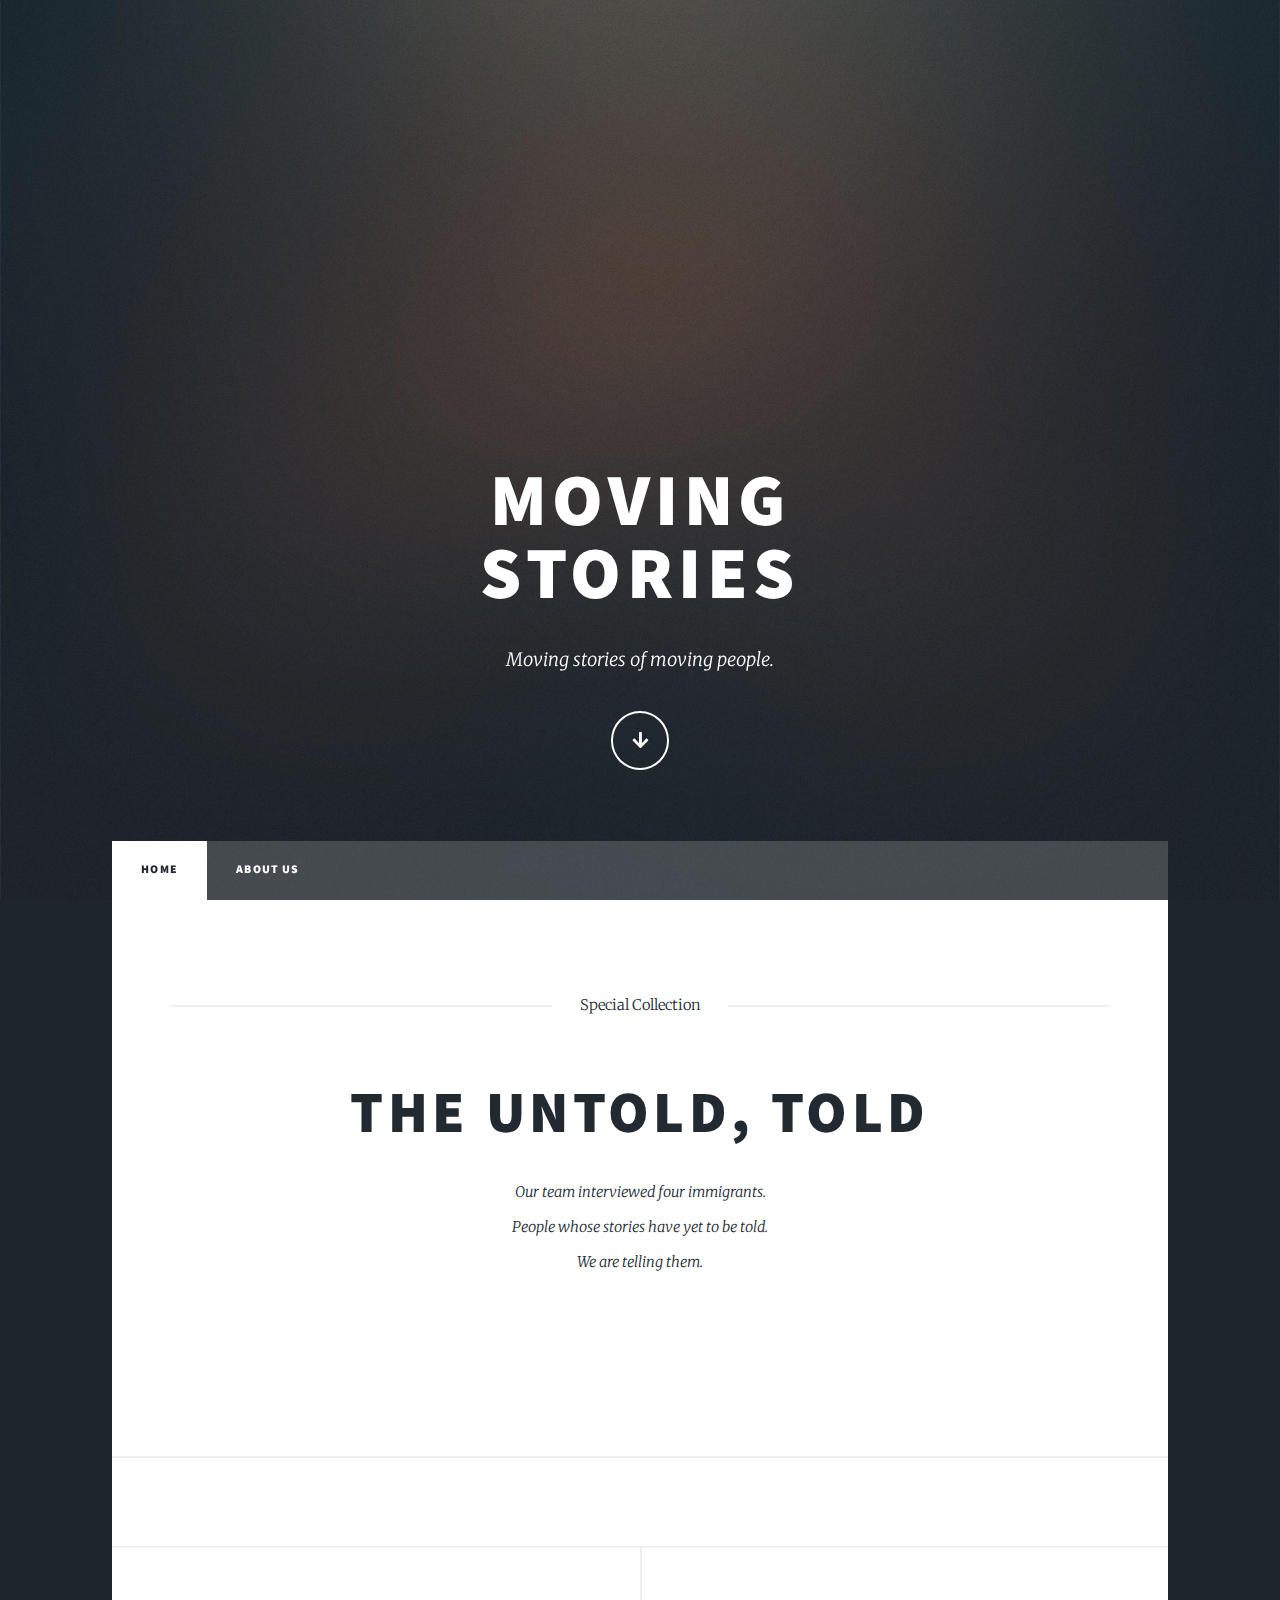
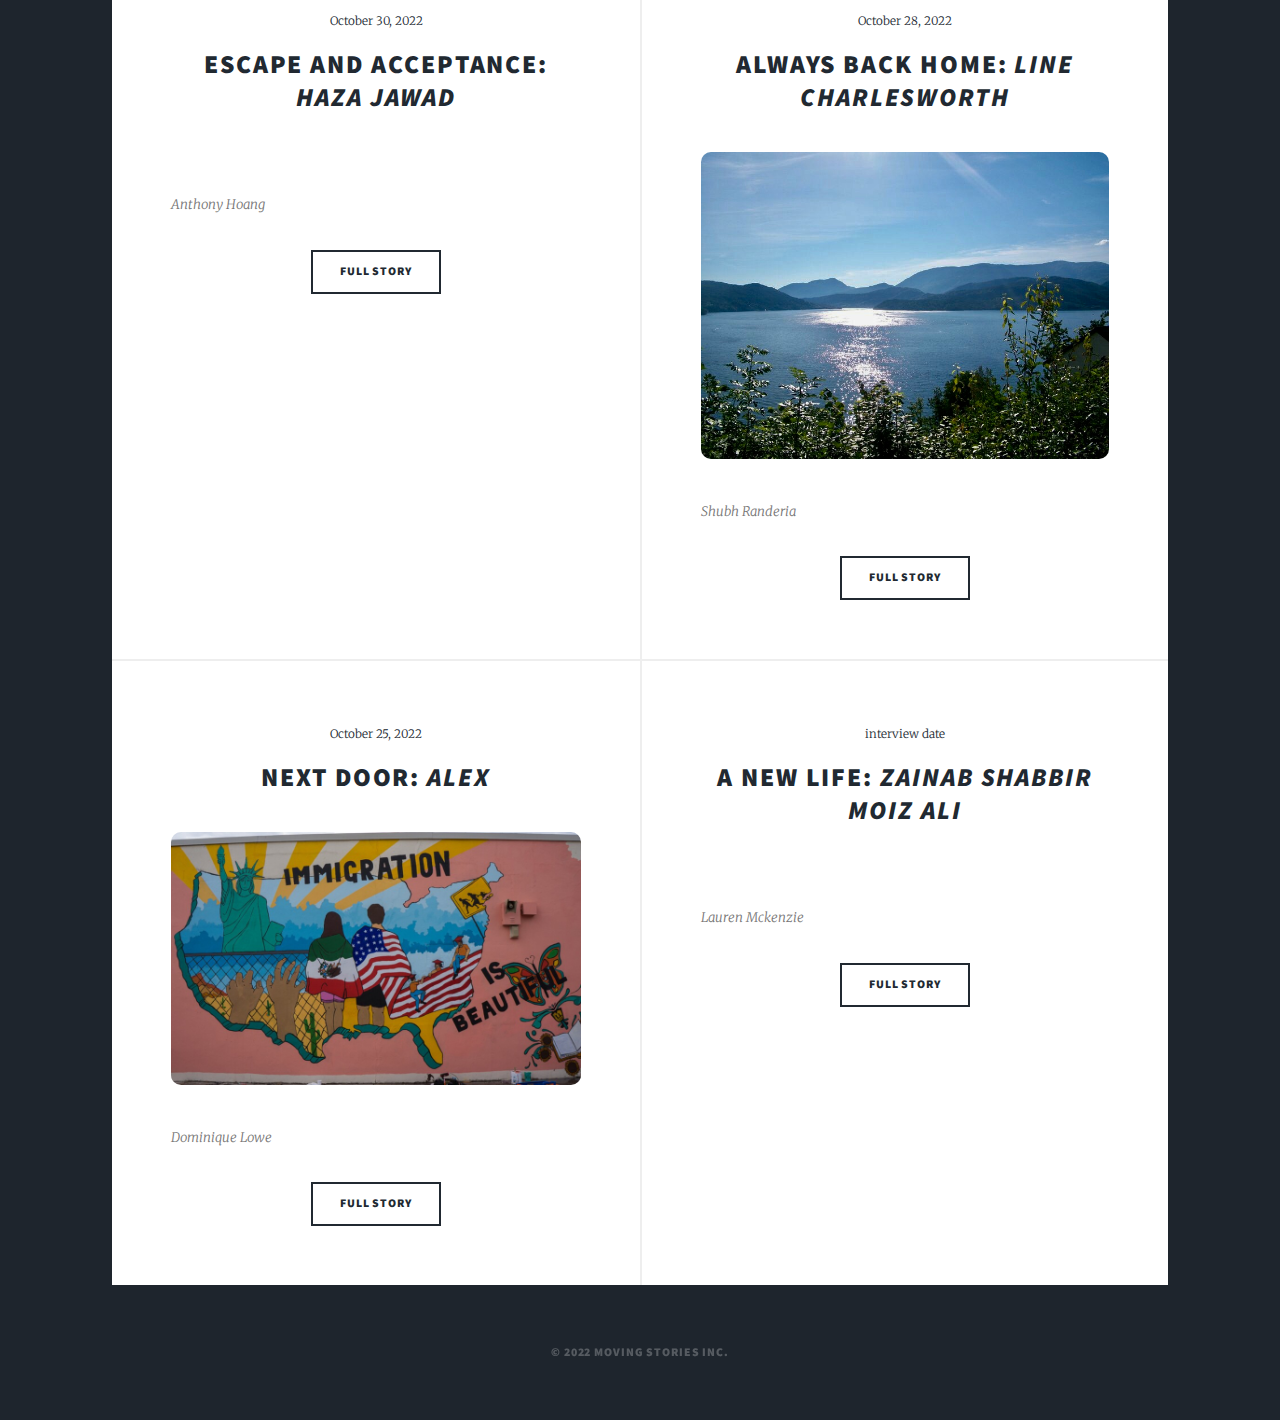
==== commit 746bb529: "Add files via upload" ====
--- a/index.html
+++ b/index.html
@@ -67,7 +67,6 @@
 										<h2><a href="antint.html">Escape and Acceptance: <i>Haza Jawad</i></a></h2>
 									</header>
 									<a href="antint.html" class="image fit interviewpic"><img src="https://www.google.com/maps/vt/data=[base64]" alt="" /></a>
-									<p class = 'summ'>This story was told to me by a great friend. He had been through so much at such a young age. From fleeing his home country, to coming to the United States</p>
 									<p class = 'author'>Anthony Hoang</p>
 									<ul class="actions special">
 										<li><a href="antint.html" class="button">Full Story</a></li>
@@ -78,11 +77,9 @@
 								<article>
 									<header>
 										<span class="date">October 28, 2022</span>
-										<h2><a href="shubhint.html">Primis eget<br />
-										imperdiet lorem: <i>Line Charlesworth</i></a></h2>
+										<h2><a href="shubhint.html">Always Back Home: <i>Line Charlesworth</i></a></h2>
 									</header>
 									<a href="shubhint.html" class="image fit interviewpic"><img src="images/viewfromhome.jpg" alt="" /></a>
-									<p class = 'summ'>Description</p>
 									<p class = 'author'>Shubh Randeria</p>
 									<ul class="actions special">
 										<li><a href="shubhint.html" class="button">Full Story</a></li>
@@ -92,12 +89,10 @@
 								<!-- Domi Interview-->
 								<article>
 									<header>
-										<span class="date">Interview date</span>
-										<h2><a href="domiint.html">Ante mattis<br />
-										interdum dolor: <i>Name</i></a></h2>
+										<span class="date">October 25, 2022</span>
+										<h2><a href="domiint.html">Next Door: <i>Alex</i></a></h2>
 									</header>
-									<a href="domiint.html" class="image fit interviewpic"><img src="images/pic04.jpg" alt="" /></a>
-									<p class = 'summ'>Description</p>
+									<a href="domiint.html" class="image fit interviewpic"><img src="images/Immigrationart.jpg" alt="" /></a>
 									<p class = 'author'>Dominique Lowe</p>
 									<ul class="actions special">
 										<li><a href="domiint.html" class="button">Full Story</a></li>
@@ -111,7 +106,6 @@
 										<h2><a href="laruenint.html">A New Life: <i>Zainab Shabbir Moiz Ali</i></a></h2>
 									</header>
 									<a href="laruenint.html" class="image fit interviewpic"><img src="https://www.whereig.com/united-arab-emirates/where-is-dubai-location-map.gif" alt="" /></a>
-									<p class = 'summ'>A story about moving to a new world, leaving everyone behind, and changing lifestyles.</p>
 									<p class = 'author'>Lauren Mckenzie</p>
 									<ul class="actions special">
 										<li><a href="laruenint.html" class="button">Full Story</a></li>
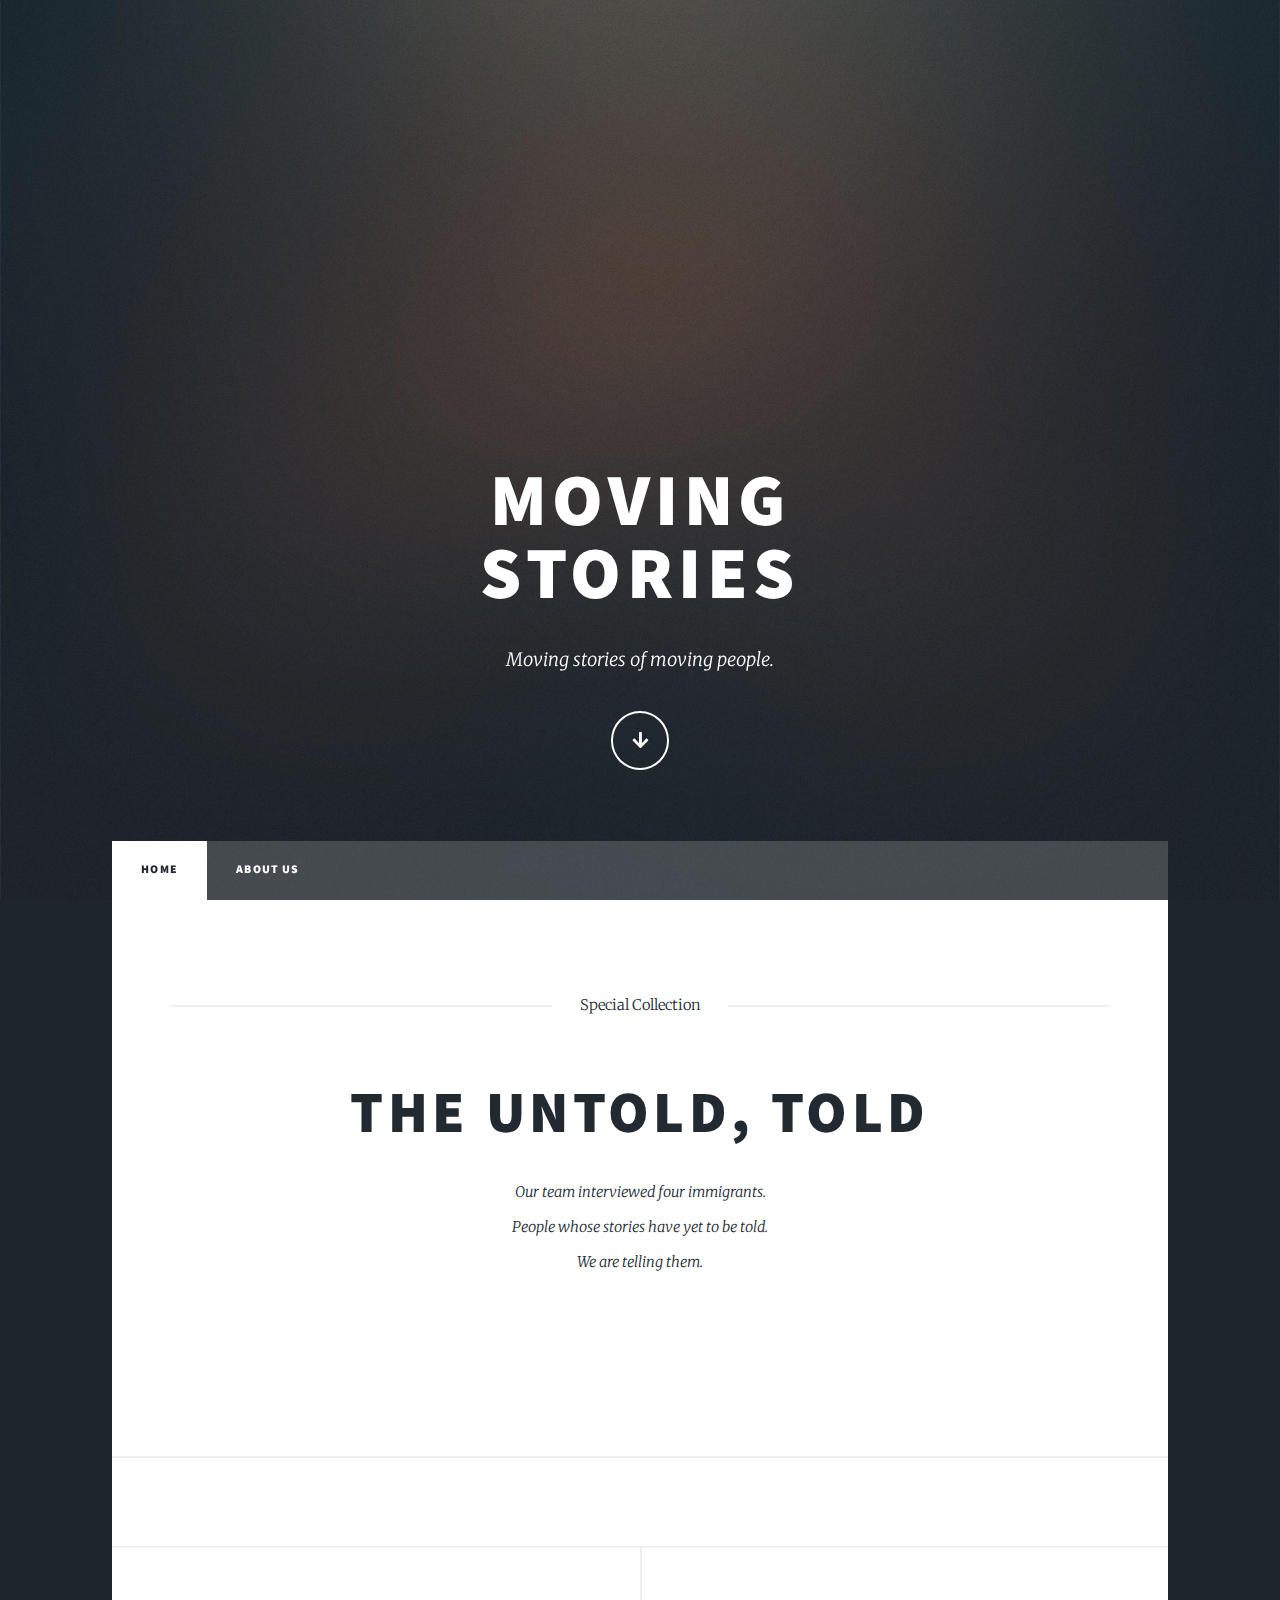
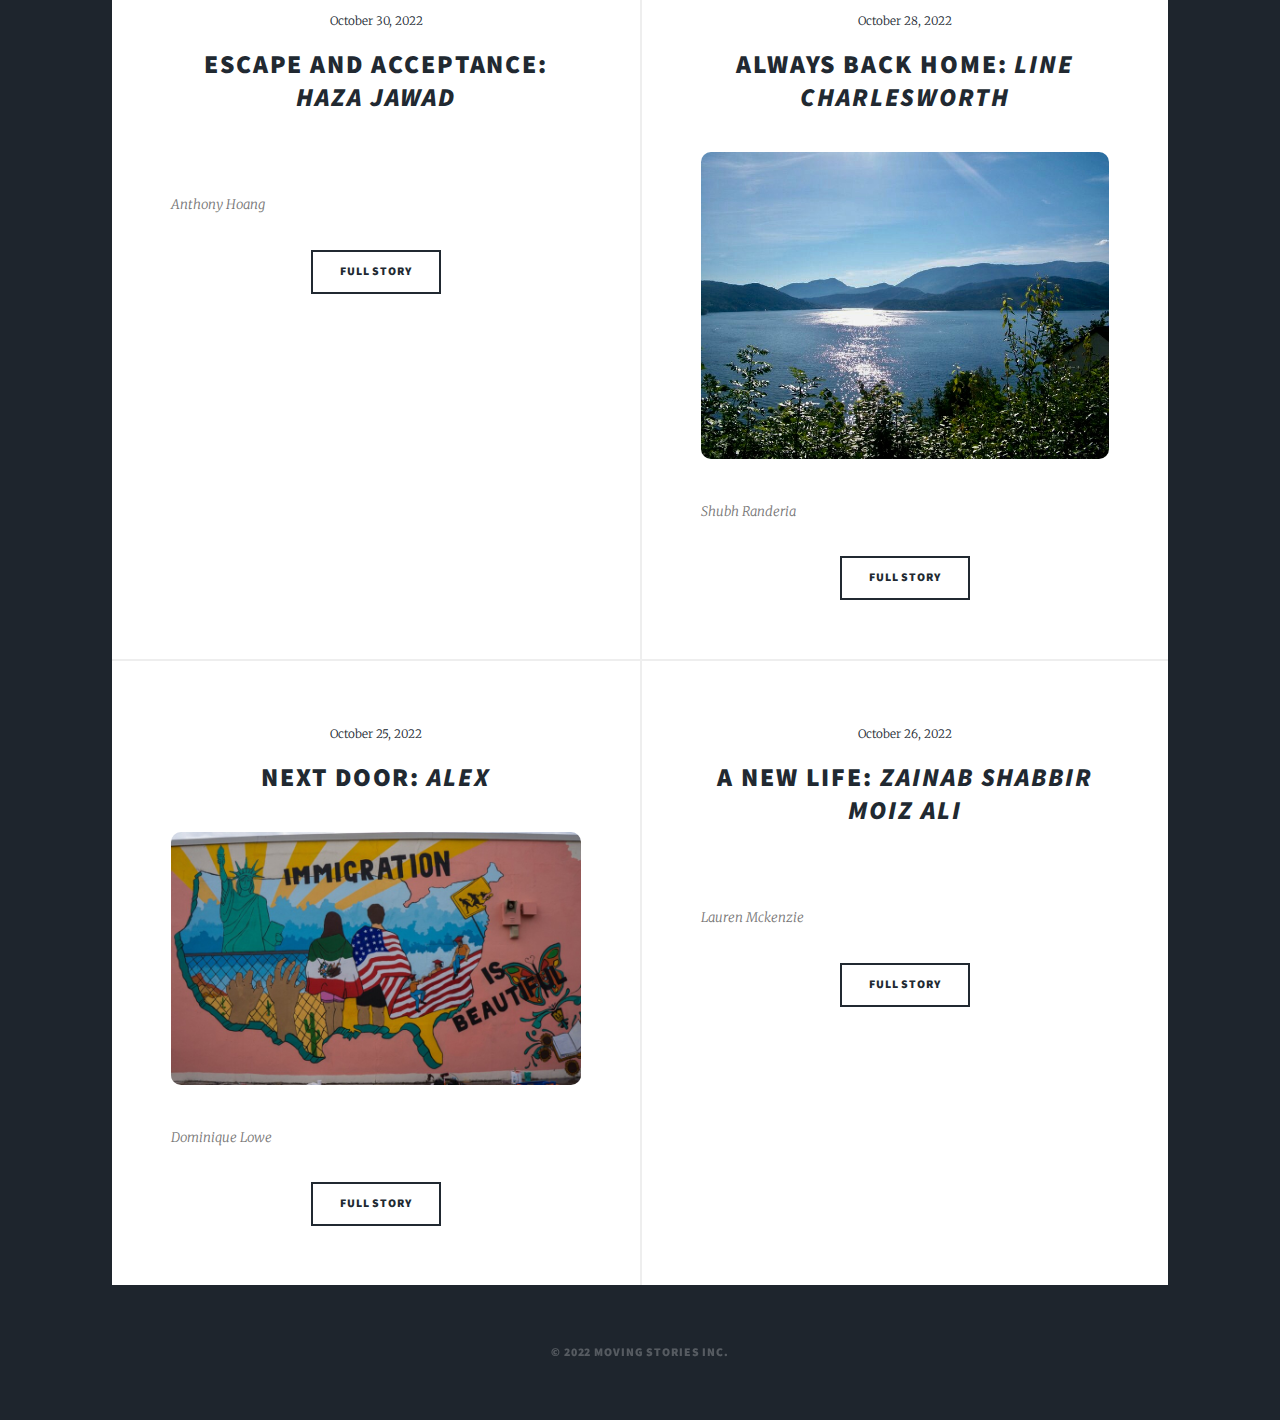
==== commit 60a243a0: "Updated lauren date" ====
--- a/index.html
+++ b/index.html
@@ -102,7 +102,7 @@
 								<!-- Lauren Interview-->
 								<article>
 									<header>
-										<span class="date">interview date</span>
+										<span class="date">October 26, 2022</span>
 										<h2><a href="laruenint.html">A New Life: <i>Zainab Shabbir Moiz Ali</i></a></h2>
 									</header>
 									<a href="laruenint.html" class="image fit interviewpic"><img src="https://www.whereig.com/united-arab-emirates/where-is-dubai-location-map.gif" alt="" /></a>
@@ -134,4 +134,4 @@
 			<script src="assets/js/main.js"></script>
 
 	</body>
-</html>+</html>
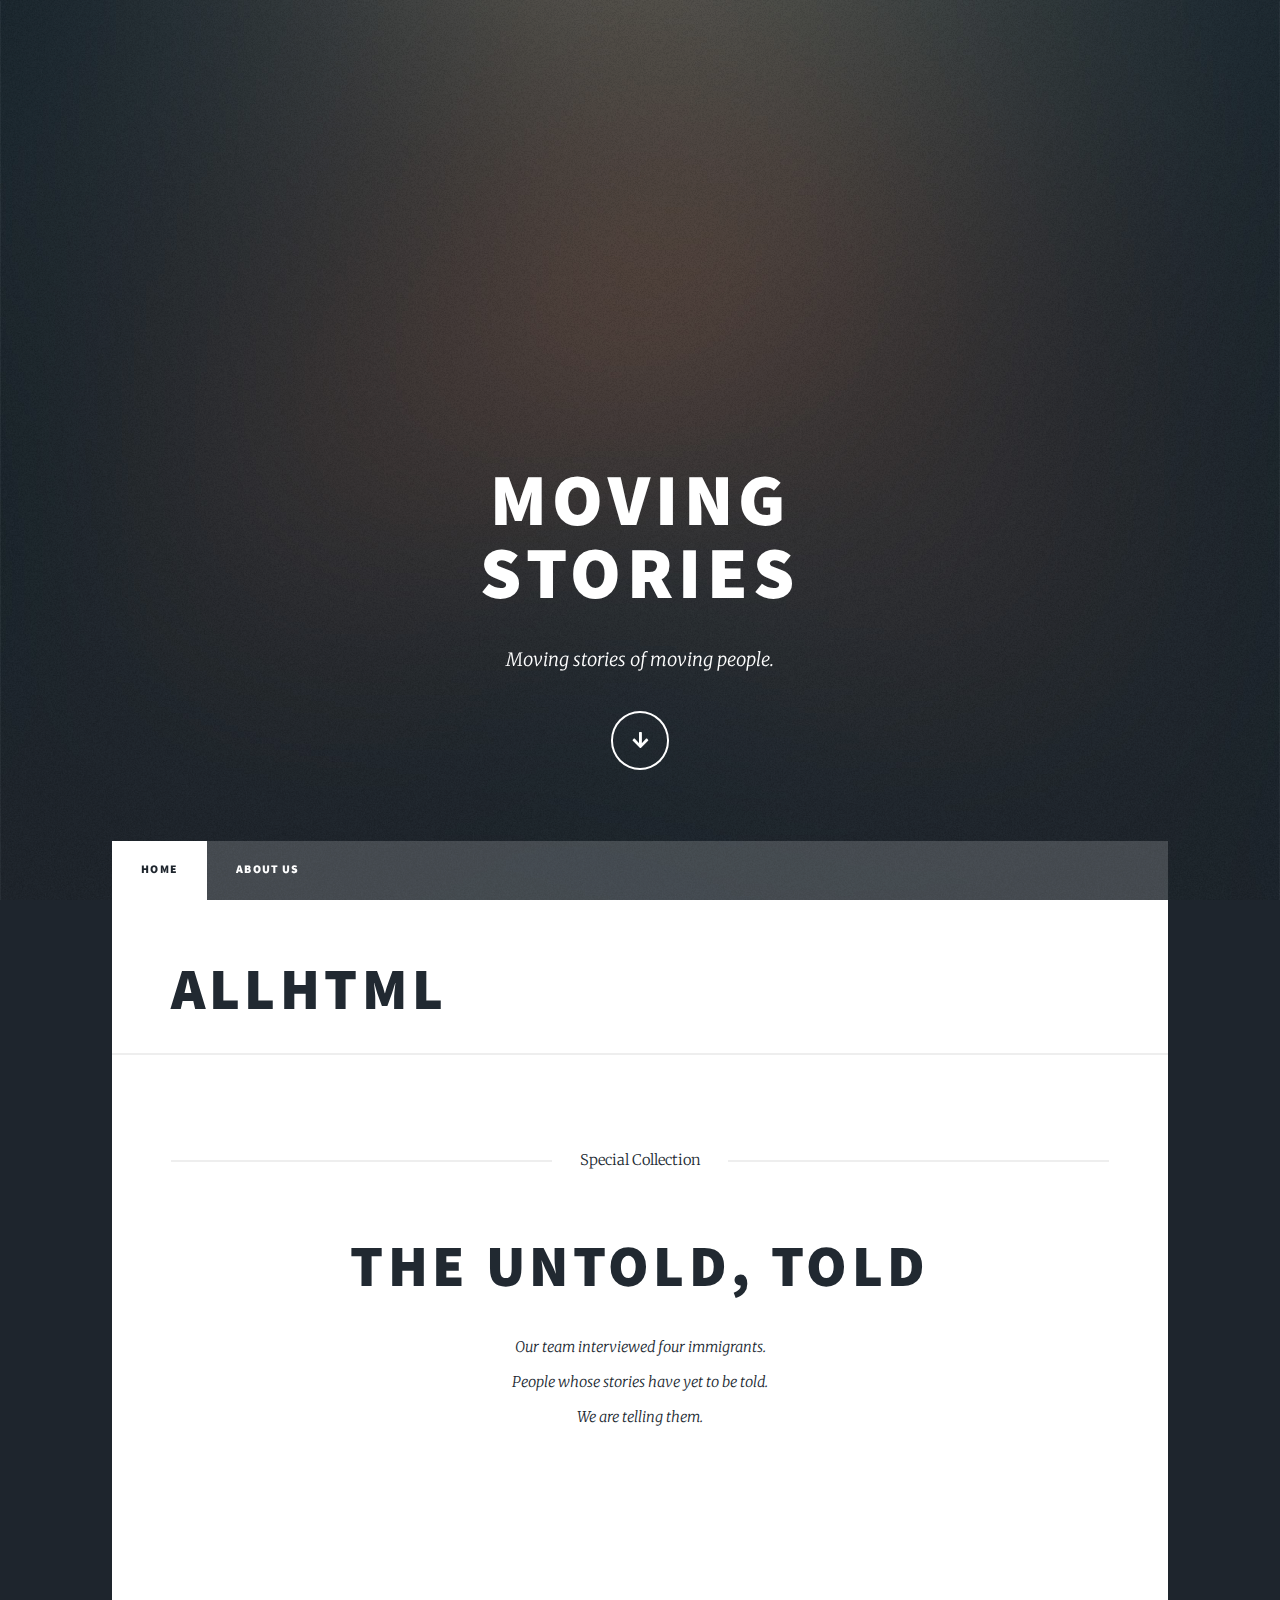
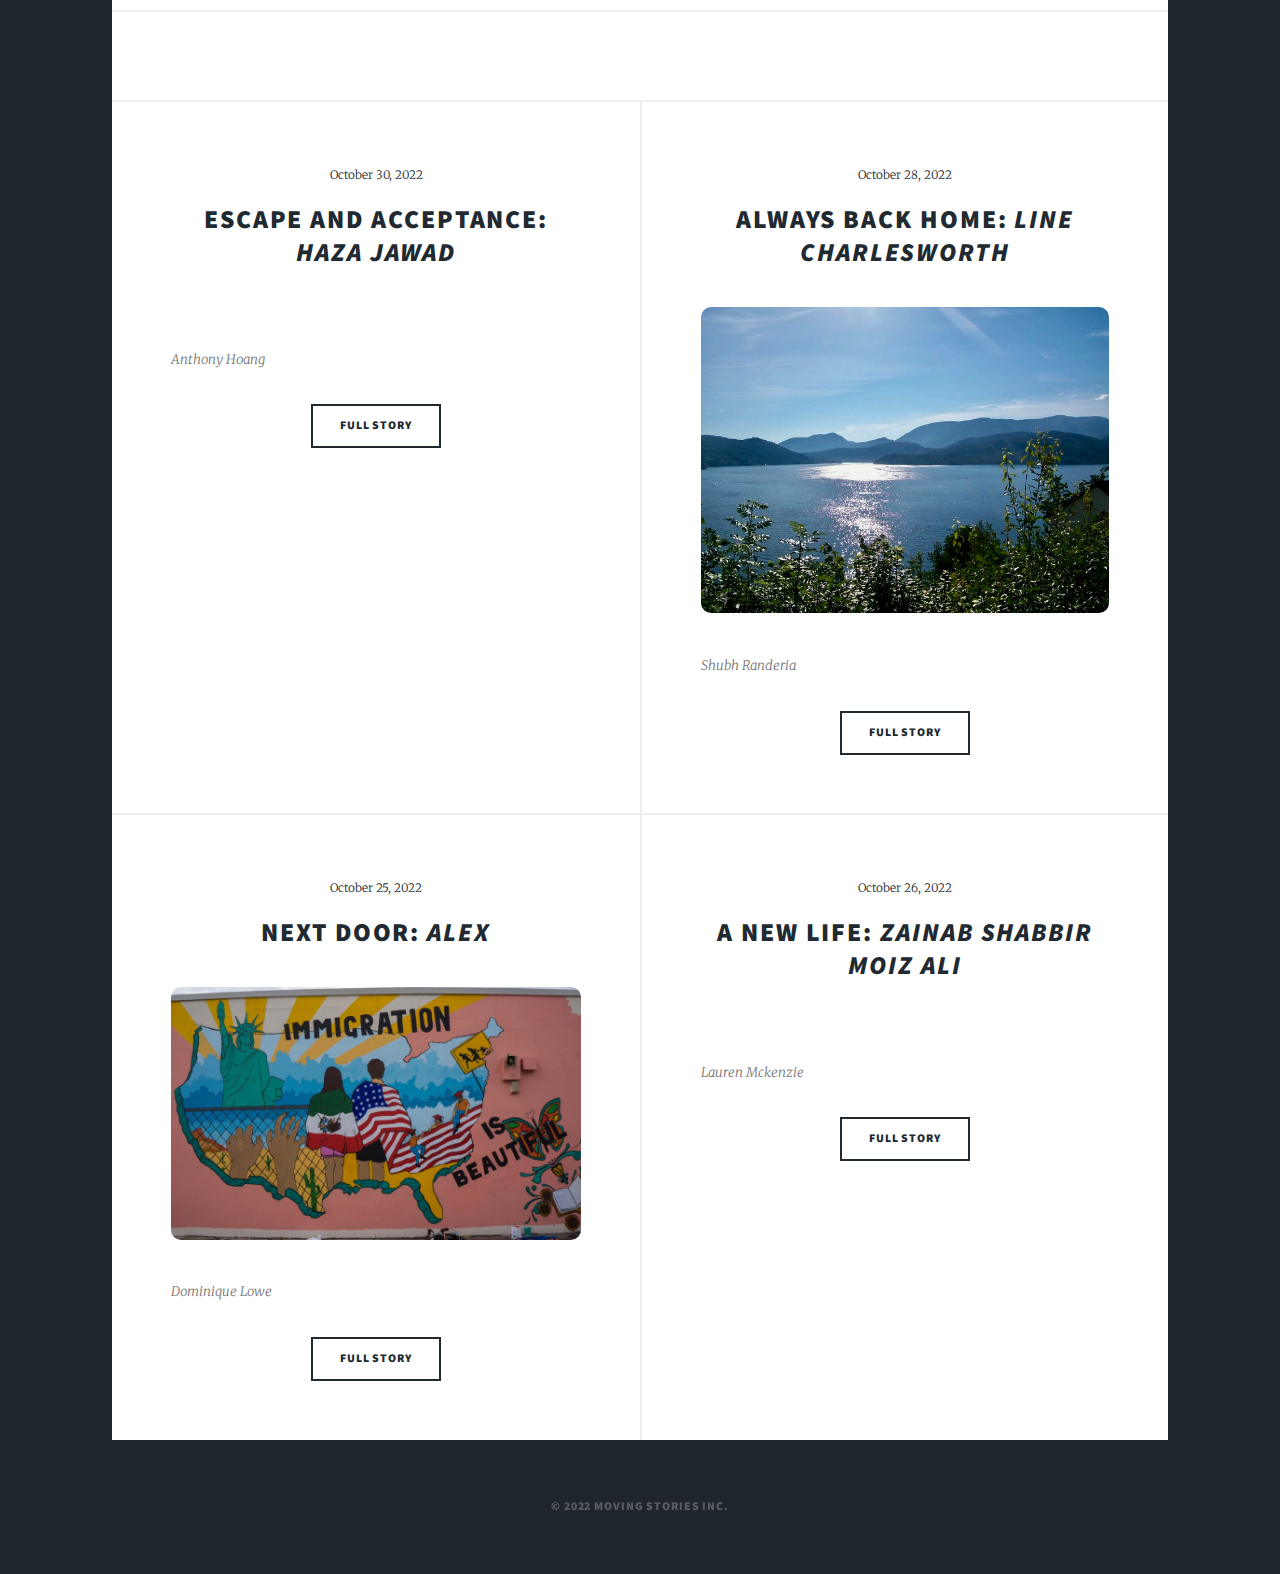
==== commit a1464166: "added link to all.html for debugging" ====
--- a/index.html
+++ b/index.html
@@ -42,7 +42,8 @@
 
 				<!-- Main -->
 					<div id="main">
-
+						<!-- Take out later -->
+						<h1><a href = 'all.html'>allhtml</a></h1>
 						<!-- Featured mainpage -->
 							<article class="post featured">
 								<header class="major">
@@ -105,7 +106,7 @@
 										<span class="date">October 26, 2022</span>
 										<h2><a href="laruenint.html">A New Life: <i>Zainab Shabbir Moiz Ali</i></a></h2>
 									</header>
-									<a href="laruenint.html" class="image fit interviewpic"><img src="https://www.whereig.com/united-arab-emirates/where-is-dubai-location-map.gif" alt="" /></a>
+									<a href="laruenint.html" class="image fit interviewpic"><img src="https://encrypted-tbn0.gstatic.com/images?q=tbn:ANd9GcSwDbvfOGjxsM_g4q3vogS8uXmayrIJFA9pjCc_rjTaqNXS41Uq_HFFEFfsodcDt1pwUvY&usqp=CAU" alt="" /></a>
 									<p class = 'author'>Lauren Mckenzie</p>
 									<ul class="actions special">
 										<li><a href="laruenint.html" class="button">Full Story</a></li>
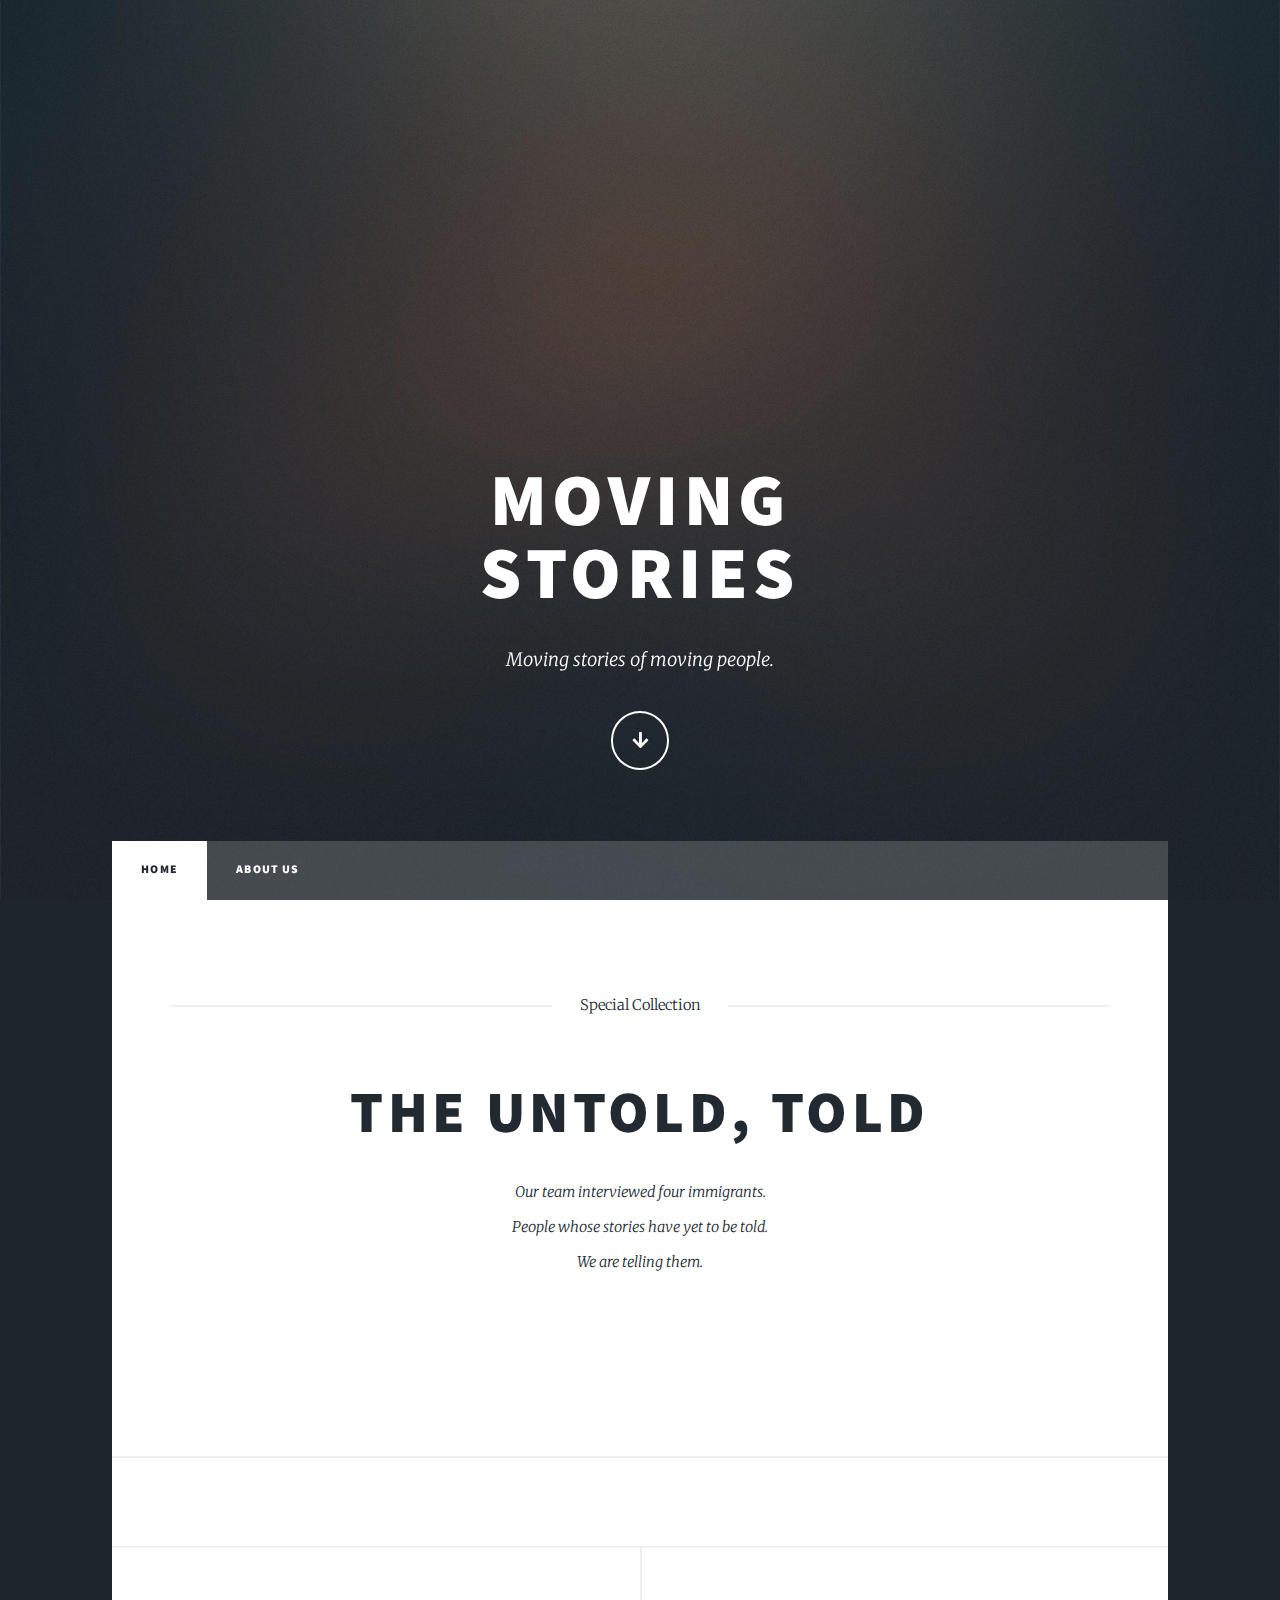
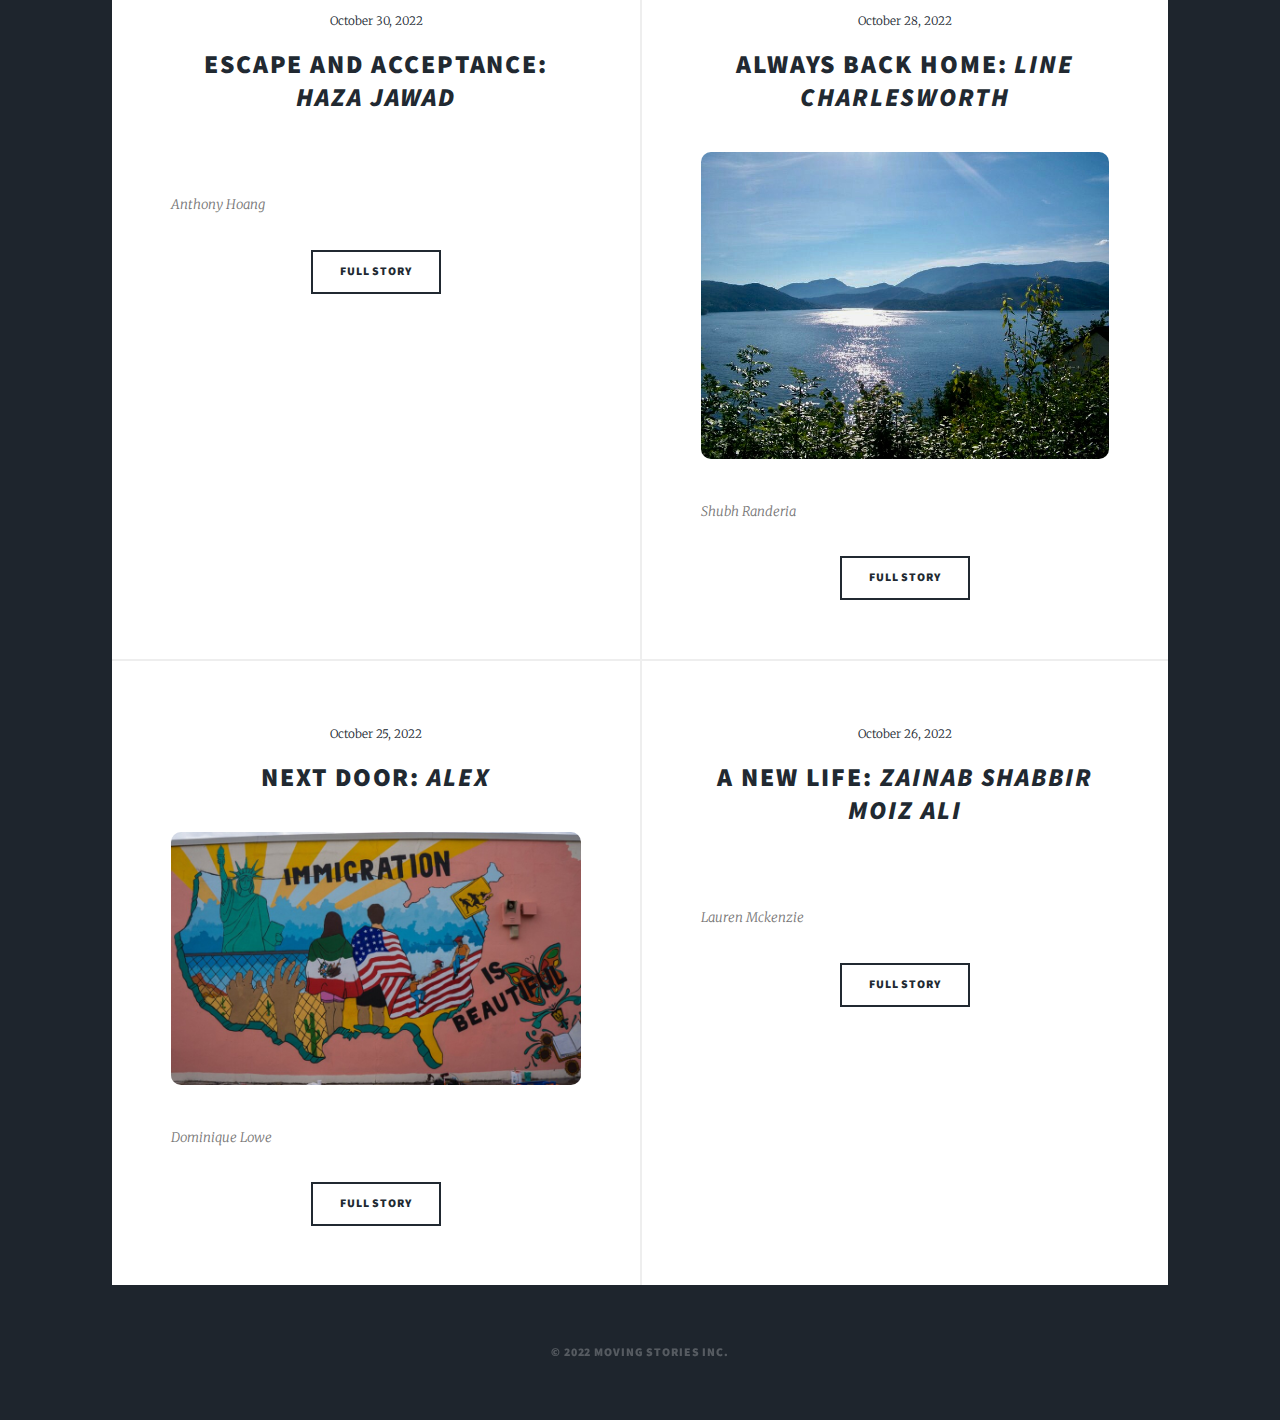
==== commit 06d0c225: "Removed all.html" ====
--- a/index.html
+++ b/index.html
@@ -42,8 +42,6 @@
 
 				<!-- Main -->
 					<div id="main">
-						<!-- Take out later -->
-						<h1><a href = 'all.html'>allhtml</a></h1>
 						<!-- Featured mainpage -->
 							<article class="post featured">
 								<header class="major">
